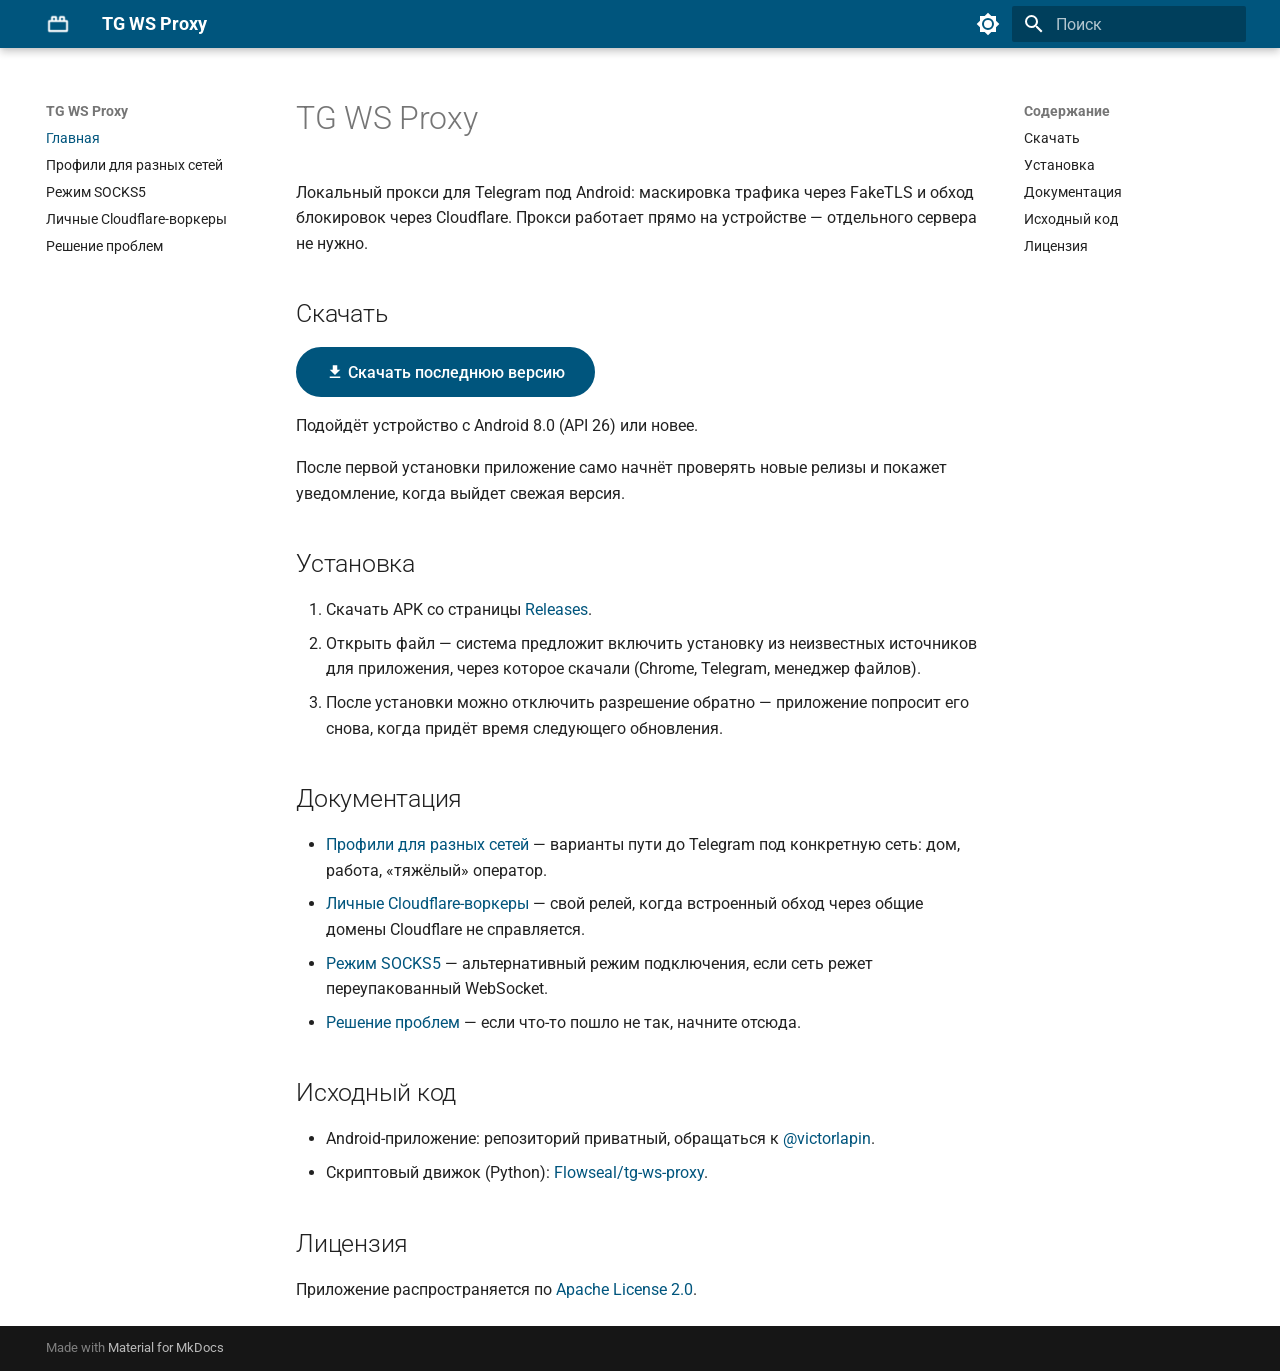
==== index.html @ e5b82b2d "site: deploy @ 68476c16" ====
<!doctype html>
<html lang="ru" class="no-js">
  <head>
    
      <meta charset="utf-8">
      <meta name="viewport" content="width=device-width,initial-scale=1">
      
        <meta name="description" content="Локальный MTProto-прокси для Telegram на Android">
      
      
      
        <link rel="canonical" href="https://victorlapin.github.io/tg-proxy-releases/">
      
      
      
        <link rel="next" href="PROFILES/">
      
      
        
      
      
      <link rel="icon" href="assets/icon.png">
      <meta name="generator" content="mkdocs-1.6.1, mkdocs-material-9.7.7">
    
    
      
        <title>TG WS Proxy</title>
      
    
    
      <link rel="stylesheet" href="assets/stylesheets/main.ec1eaa64.min.css">
      
        
        <link rel="stylesheet" href="assets/stylesheets/palette.ab4e12ef.min.css">
      
      


    
    
      
    
    
      
        
        
        <link rel="preconnect" href="https://fonts.gstatic.com" crossorigin>
        <link rel="stylesheet" href="https://fonts.googleapis.com/css?family=Roboto:300,300i,400,400i,700,700i%7CRoboto+Mono:400,400i,700,700i&display=fallback">
        <style>:root{--md-text-font:"Roboto";--md-code-font:"Roboto Mono"}</style>
      
    
    
      <link rel="stylesheet" href="stylesheets/brand.css">
    
    <script>__md_scope=new URL(".",location),__md_hash=e=>[...e].reduce(((e,_)=>(e<<5)-e+_.charCodeAt(0)),0),__md_get=(e,_=localStorage,t=__md_scope)=>JSON.parse(_.getItem(t.pathname+"."+e)),__md_set=(e,_,t=localStorage,a=__md_scope)=>{try{t.setItem(a.pathname+"."+e,JSON.stringify(_))}catch(e){}}</script>
    
      

    
    
  </head>
  
  
    
    
      
    
    
    
    
    <body dir="ltr" data-md-color-scheme="default" data-md-color-primary="custom" data-md-color-accent="custom">
  
    
    <input class="md-toggle" data-md-toggle="drawer" type="checkbox" id="__drawer" autocomplete="off">
    <input class="md-toggle" data-md-toggle="search" type="checkbox" id="__search" autocomplete="off">
    <label class="md-overlay" for="__drawer"></label>
    <div data-md-component="skip">
      
        
        <a href="#tg-ws-proxy" class="md-skip">
          Перейти к содержанию
        </a>
      
    </div>
    <div data-md-component="announce">
      
    </div>
    
    
      

  

<header class="md-header md-header--shadow" data-md-component="header">
  <nav class="md-header__inner md-grid" aria-label="Верхний колонтитул">
    <a href="." title="TG WS Proxy" class="md-header__button md-logo" aria-label="TG WS Proxy" data-md-component="logo">
      
  <img src="assets/logo.png" alt="logo">

    </a>
    <label class="md-header__button md-icon" for="__drawer">
      
      <svg xmlns="http://www.w3.org/2000/svg" viewBox="0 0 24 24"><path d="M3 6h18v2H3zm0 5h18v2H3zm0 5h18v2H3z"/></svg>
    </label>
    <div class="md-header__title" data-md-component="header-title">
      <div class="md-header__ellipsis">
        <div class="md-header__topic">
          <span class="md-ellipsis">
            TG WS Proxy
          </span>
        </div>
        <div class="md-header__topic" data-md-component="header-topic">
          <span class="md-ellipsis">
            
              Главная
            
          </span>
        </div>
      </div>
    </div>
    
      
        <form class="md-header__option" data-md-component="palette">
  
    
    
    
    <input class="md-option" data-md-color-media="" data-md-color-scheme="default" data-md-color-primary="custom" data-md-color-accent="custom"  aria-label="Переключить на тёмную тему"  type="radio" name="__palette" id="__palette_0">
    
      <label class="md-header__button md-icon" title="Переключить на тёмную тему" for="__palette_1" hidden>
        <svg xmlns="http://www.w3.org/2000/svg" viewBox="0 0 24 24"><path d="M12 8a4 4 0 0 0-4 4 4 4 0 0 0 4 4 4 4 0 0 0 4-4 4 4 0 0 0-4-4m0 10a6 6 0 0 1-6-6 6 6 0 0 1 6-6 6 6 0 0 1 6 6 6 6 0 0 1-6 6m8-9.31V4h-4.69L12 .69 8.69 4H4v4.69L.69 12 4 15.31V20h4.69L12 23.31 15.31 20H20v-4.69L23.31 12z"/></svg>
      </label>
    
  
    
    
    
    <input class="md-option" data-md-color-media="" data-md-color-scheme="slate" data-md-color-primary="custom" data-md-color-accent="custom"  aria-label="Переключить на светлую тему"  type="radio" name="__palette" id="__palette_1">
    
      <label class="md-header__button md-icon" title="Переключить на светлую тему" for="__palette_0" hidden>
        <svg xmlns="http://www.w3.org/2000/svg" viewBox="0 0 24 24"><path d="M12 18c-.89 0-1.74-.2-2.5-.55C11.56 16.5 13 14.42 13 12s-1.44-4.5-3.5-5.45C10.26 6.2 11.11 6 12 6a6 6 0 0 1 6 6 6 6 0 0 1-6 6m8-9.31V4h-4.69L12 .69 8.69 4H4v4.69L.69 12 4 15.31V20h4.69L12 23.31 15.31 20H20v-4.69L23.31 12z"/></svg>
      </label>
    
  
</form>
      
    
    
      <script>var palette=__md_get("__palette");if(palette&&palette.color){if("(prefers-color-scheme)"===palette.color.media){var media=matchMedia("(prefers-color-scheme: light)"),input=document.querySelector(media.matches?"[data-md-color-media='(prefers-color-scheme: light)']":"[data-md-color-media='(prefers-color-scheme: dark)']");palette.color.media=input.getAttribute("data-md-color-media"),palette.color.scheme=input.getAttribute("data-md-color-scheme"),palette.color.primary=input.getAttribute("data-md-color-primary"),palette.color.accent=input.getAttribute("data-md-color-accent")}for(var[key,value]of Object.entries(palette.color))document.body.setAttribute("data-md-color-"+key,value)}</script>
    
    
    
      
      
        <label class="md-header__button md-icon" for="__search">
          
          <svg xmlns="http://www.w3.org/2000/svg" viewBox="0 0 24 24"><path d="M9.5 3A6.5 6.5 0 0 1 16 9.5c0 1.61-.59 3.09-1.56 4.23l.27.27h.79l5 5-1.5 1.5-5-5v-.79l-.27-.27A6.52 6.52 0 0 1 9.5 16 6.5 6.5 0 0 1 3 9.5 6.5 6.5 0 0 1 9.5 3m0 2C7 5 5 7 5 9.5S7 14 9.5 14 14 12 14 9.5 12 5 9.5 5"/></svg>
        </label>
        <div class="md-search" data-md-component="search" role="dialog">
  <label class="md-search__overlay" for="__search"></label>
  <div class="md-search__inner" role="search">
    <form class="md-search__form" name="search">
      <input type="text" class="md-search__input" name="query" aria-label="Поиск" placeholder="Поиск" autocapitalize="off" autocorrect="off" autocomplete="off" spellcheck="false" data-md-component="search-query" required>
      <label class="md-search__icon md-icon" for="__search">
        
        <svg xmlns="http://www.w3.org/2000/svg" viewBox="0 0 24 24"><path d="M9.5 3A6.5 6.5 0 0 1 16 9.5c0 1.61-.59 3.09-1.56 4.23l.27.27h.79l5 5-1.5 1.5-5-5v-.79l-.27-.27A6.52 6.52 0 0 1 9.5 16 6.5 6.5 0 0 1 3 9.5 6.5 6.5 0 0 1 9.5 3m0 2C7 5 5 7 5 9.5S7 14 9.5 14 14 12 14 9.5 12 5 9.5 5"/></svg>
        
        <svg xmlns="http://www.w3.org/2000/svg" viewBox="0 0 24 24"><path d="M20 11v2H8l5.5 5.5-1.42 1.42L4.16 12l7.92-7.92L13.5 5.5 8 11z"/></svg>
      </label>
      <nav class="md-search__options" aria-label="Поиск">
        
        <button type="reset" class="md-search__icon md-icon" title="Очистить" aria-label="Очистить" tabindex="-1">
          
          <svg xmlns="http://www.w3.org/2000/svg" viewBox="0 0 24 24"><path d="M19 6.41 17.59 5 12 10.59 6.41 5 5 6.41 10.59 12 5 17.59 6.41 19 12 13.41 17.59 19 19 17.59 13.41 12z"/></svg>
        </button>
      </nav>
      
    </form>
    <div class="md-search__output">
      <div class="md-search__scrollwrap" tabindex="0" data-md-scrollfix>
        <div class="md-search-result" data-md-component="search-result">
          <div class="md-search-result__meta">
            Инициализация поиска
          </div>
          <ol class="md-search-result__list" role="presentation"></ol>
        </div>
      </div>
    </div>
  </div>
</div>
      
    
    
  </nav>
  
</header>
    
    <div class="md-container" data-md-component="container">
      
      
        
          
        
      
      <main class="md-main" data-md-component="main">
        <div class="md-main__inner md-grid">
          
            
              
              <div class="md-sidebar md-sidebar--primary" data-md-component="sidebar" data-md-type="navigation" >
                <div class="md-sidebar__scrollwrap">
                  <div class="md-sidebar__inner">
                    



<nav class="md-nav md-nav--primary" aria-label="Навигация" data-md-level="0">
  <label class="md-nav__title" for="__drawer">
    <a href="." title="TG WS Proxy" class="md-nav__button md-logo" aria-label="TG WS Proxy" data-md-component="logo">
      
  <img src="assets/logo.png" alt="logo">

    </a>
    TG WS Proxy
  </label>
  
  <ul class="md-nav__list" data-md-scrollfix>
    
      
      
  
  
    
  
  
  
    <li class="md-nav__item md-nav__item--active">
      
      <input class="md-nav__toggle md-toggle" type="checkbox" id="__toc">
      
      
        
      
      
        <label class="md-nav__link md-nav__link--active" for="__toc">
          
  
  
  <span class="md-ellipsis">
    
  
    Главная
  

    
  </span>
  
  

          <span class="md-nav__icon md-icon"></span>
        </label>
      
      <a href="." class="md-nav__link md-nav__link--active">
        
  
  
  <span class="md-ellipsis">
    
  
    Главная
  

    
  </span>
  
  

      </a>
      
        

<nav class="md-nav md-nav--secondary" aria-label="Содержание">
  
  
  
    
  
  
    <label class="md-nav__title" for="__toc">
      <span class="md-nav__icon md-icon"></span>
      Содержание
    </label>
    <ul class="md-nav__list" data-md-component="toc" data-md-scrollfix>
      
        <li class="md-nav__item">
  <a href="#_1" class="md-nav__link">
    <span class="md-ellipsis">
      
        Скачать
      
    </span>
  </a>
  
</li>
      
        <li class="md-nav__item">
  <a href="#_2" class="md-nav__link">
    <span class="md-ellipsis">
      
        Установка
      
    </span>
  </a>
  
</li>
      
        <li class="md-nav__item">
  <a href="#_3" class="md-nav__link">
    <span class="md-ellipsis">
      
        Документация
      
    </span>
  </a>
  
</li>
      
        <li class="md-nav__item">
  <a href="#_4" class="md-nav__link">
    <span class="md-ellipsis">
      
        Исходный код
      
    </span>
  </a>
  
</li>
      
        <li class="md-nav__item">
  <a href="#_5" class="md-nav__link">
    <span class="md-ellipsis">
      
        Лицензия
      
    </span>
  </a>
  
</li>
      
    </ul>
  
</nav>
      
    </li>
  

    
      
      
  
  
  
  
    <li class="md-nav__item">
      <a href="PROFILES/" class="md-nav__link">
        
  
  
  <span class="md-ellipsis">
    
  
    Профили для разных сетей
  

    
  </span>
  
  

      </a>
    </li>
  

    
      
      
  
  
  
  
    <li class="md-nav__item">
      <a href="SOCKS5/" class="md-nav__link">
        
  
  
  <span class="md-ellipsis">
    
  
    Режим SOCKS5
  

    
  </span>
  
  

      </a>
    </li>
  

    
      
      
  
  
  
  
    <li class="md-nav__item">
      <a href="CF-WORKERS/" class="md-nav__link">
        
  
  
  <span class="md-ellipsis">
    
  
    Личные Cloudflare-воркеры
  

    
  </span>
  
  

      </a>
    </li>
  

    
      
      
  
  
  
  
    <li class="md-nav__item">
      <a href="TROUBLESHOOTING/" class="md-nav__link">
        
  
  
  <span class="md-ellipsis">
    
  
    Решение проблем
  

    
  </span>
  
  

      </a>
    </li>
  

    
  </ul>
</nav>
                  </div>
                </div>
              </div>
            
            
              
              <div class="md-sidebar md-sidebar--secondary" data-md-component="sidebar" data-md-type="toc" >
                <div class="md-sidebar__scrollwrap">
                  <div class="md-sidebar__inner">
                    

<nav class="md-nav md-nav--secondary" aria-label="Содержание">
  
  
  
    
  
  
    <label class="md-nav__title" for="__toc">
      <span class="md-nav__icon md-icon"></span>
      Содержание
    </label>
    <ul class="md-nav__list" data-md-component="toc" data-md-scrollfix>
      
        <li class="md-nav__item">
  <a href="#_1" class="md-nav__link">
    <span class="md-ellipsis">
      
        Скачать
      
    </span>
  </a>
  
</li>
      
        <li class="md-nav__item">
  <a href="#_2" class="md-nav__link">
    <span class="md-ellipsis">
      
        Установка
      
    </span>
  </a>
  
</li>
      
        <li class="md-nav__item">
  <a href="#_3" class="md-nav__link">
    <span class="md-ellipsis">
      
        Документация
      
    </span>
  </a>
  
</li>
      
        <li class="md-nav__item">
  <a href="#_4" class="md-nav__link">
    <span class="md-ellipsis">
      
        Исходный код
      
    </span>
  </a>
  
</li>
      
        <li class="md-nav__item">
  <a href="#_5" class="md-nav__link">
    <span class="md-ellipsis">
      
        Лицензия
      
    </span>
  </a>
  
</li>
      
    </ul>
  
</nav>
                  </div>
                </div>
              </div>
            
          
          
            <div class="md-content" data-md-component="content">
              
              <article class="md-content__inner md-typeset">
                
                  



<h1 id="tg-ws-proxy">TG WS Proxy</h1>
<p>Локальный прокси для Telegram под Android: маскировка трафика через
FakeTLS и обход блокировок через Cloudflare. Прокси работает прямо на
устройстве — отдельного сервера не нужно.</p>
<h2 id="_1">Скачать</h2>
<p><a class="md-button md-button--primary" href="https://github.com/victorlapin/tg-proxy-releases/releases/latest"><span class="twemoji"><svg xmlns="http://www.w3.org/2000/svg" viewBox="0 0 24 24"><path d="M5 20h14v-2H5m14-9h-4V3H9v6H5l7 7z"/></svg></span> Скачать последнюю версию</a></p>
<p>Подойдёт устройство с Android 8.0 (API 26) или новее.</p>
<p>После первой установки приложение само начнёт проверять новые релизы и
покажет уведомление, когда выйдет свежая версия.</p>
<h2 id="_2">Установка</h2>
<ol>
<li>Скачать APK со страницы <a href="https://github.com/victorlapin/tg-proxy-releases/releases/latest">Releases</a>.</li>
<li>Открыть файл — система предложит включить установку из неизвестных
   источников для приложения, через которое скачали (Chrome, Telegram,
   менеджер файлов).</li>
<li>После установки можно отключить разрешение обратно — приложение
   попросит его снова, когда придёт время следующего обновления.</li>
</ol>
<h2 id="_3">Документация</h2>
<ul>
<li><a href="PROFILES/">Профили для разных сетей</a> — варианты пути до Telegram под
  конкретную сеть: дом, работа, «тяжёлый» оператор.</li>
<li><a href="CF-WORKERS/">Личные Cloudflare-воркеры</a> — свой релей, когда встроенный
  обход через общие домены Cloudflare не справляется.</li>
<li><a href="SOCKS5/">Режим SOCKS5</a> — альтернативный режим подключения, если сеть
  режет переупакованный WebSocket.</li>
<li><a href="TROUBLESHOOTING/">Решение проблем</a> — если что-то пошло не так,
  начните отсюда.</li>
</ul>
<h2 id="_4">Исходный код</h2>
<ul>
<li>Android-приложение: репозиторий приватный, обращаться к
  <a href="https://github.com/victorlapin">@victorlapin</a>.</li>
<li>Скриптовый движок (Python): <a href="https://github.com/Flowseal/tg-ws-proxy">Flowseal/tg-ws-proxy</a>.</li>
</ul>
<h2 id="_5">Лицензия</h2>
<p>Приложение распространяется по <a href="https://www.apache.org/licenses/LICENSE-2.0">Apache License 2.0</a>.</p>












                
              </article>
            </div>
          
          
<script>var target=document.getElementById(location.hash.slice(1));target&&target.name&&(target.checked=target.name.startsWith("__tabbed_"))</script>
        </div>
        
          <button type="button" class="md-top md-icon" data-md-component="top" hidden>
  
  <svg xmlns="http://www.w3.org/2000/svg" viewBox="0 0 24 24"><path d="M13 20h-2V8l-5.5 5.5-1.42-1.42L12 4.16l7.92 7.92-1.42 1.42L13 8z"/></svg>
  К началу
</button>
        
      </main>
      
        <footer class="md-footer">
  
  <div class="md-footer-meta md-typeset">
    <div class="md-footer-meta__inner md-grid">
      <div class="md-copyright">
  
  
    Made with
    <a href="https://squidfunk.github.io/mkdocs-material/" target="_blank" rel="noopener">
      Material for MkDocs
    </a>
  
</div>
      
    </div>
  </div>
</footer>
      
    </div>
    <div class="md-dialog" data-md-component="dialog">
      <div class="md-dialog__inner md-typeset"></div>
    </div>
    
    
    
      
      
      <script id="__config" type="application/json">{"annotate": null, "base": ".", "features": ["navigation.sections", "navigation.top"], "search": "assets/javascripts/workers/search.2c215733.min.js", "tags": null, "translations": {"clipboard.copied": "\u0421\u043a\u043e\u043f\u0438\u0440\u043e\u0432\u0430\u043d\u043e \u0432 \u0431\u0443\u0444\u0435\u0440", "clipboard.copy": "\u041a\u043e\u043f\u0438\u0440\u043e\u0432\u0430\u0442\u044c \u0432 \u0431\u0443\u0444\u0435\u0440", "search.result.more.one": "\u0415\u0449\u0451 1 \u043d\u0430 \u044d\u0442\u043e\u0439 \u0441\u0442\u0440\u0430\u043d\u0438\u0446\u0435", "search.result.more.other": "\u0415\u0449\u0451 # \u043d\u0430 \u044d\u0442\u043e\u0439 \u0441\u0442\u0440\u0430\u043d\u0438\u0446\u0435", "search.result.none": "\u0421\u043e\u0432\u043f\u0430\u0434\u0435\u043d\u0438\u0439 \u043d\u0435 \u043d\u0430\u0439\u0434\u0435\u043d\u043e", "search.result.one": "\u041d\u0430\u0439\u0434\u0435\u043d\u043e 1 \u0441\u043e\u0432\u043f\u0430\u0434\u0435\u043d\u0438\u0435", "search.result.other": "\u041d\u0430\u0439\u0434\u0435\u043d\u043e \u0441\u043e\u0432\u043f\u0430\u0434\u0435\u043d\u0438\u0439: #", "search.result.placeholder": "\u041d\u0430\u0447\u043d\u0438\u0442\u0435 \u043f\u0435\u0447\u0430\u0442\u0430\u0442\u044c \u0434\u043b\u044f \u043f\u043e\u0438\u0441\u043a\u0430", "search.result.term.missing": "\u041e\u0442\u0441\u0443\u0442\u0441\u0442\u0432\u0443\u0435\u0442", "select.version": "\u0412\u044b\u0431\u0435\u0440\u0438\u0442\u0435 \u0432\u0435\u0440\u0441\u0438\u044e"}, "version": null}</script>
    
    
      <script src="assets/javascripts/bundle.d7400e89.min.js"></script>
      
        <script src="javascripts/download.js"></script>
      
    
  </body>
</html>
---- assets/stylesheets/main.ec1eaa64.min.css ----
@charset "UTF-8";html{-webkit-text-size-adjust:none;-moz-text-size-adjust:none;text-size-adjust:none;box-sizing:border-box}*,:after,:before{box-sizing:inherit}@media (prefers-reduced-motion){*,:after,:before{transition:none!important}}body{margin:0}a,button,input,label{-webkit-tap-highlight-color:transparent}a{color:inherit;text-decoration:none}hr{border:0;box-sizing:initial;display:block;height:.05rem;overflow:visible;padding:0}small{font-size:80%}sub,sup{line-height:1em}img{border-style:none}table{border-collapse:initial;border-spacing:0}td,th{font-weight:400;vertical-align:top}button{background:#0000;border:0;font-family:inherit;font-size:inherit;margin:0;padding:0}input{border:0;outline:none}:root{--md-primary-fg-color:#4051b5;--md-primary-fg-color--light:#5d6cc0;--md-primary-fg-color--dark:#303fa1;--md-primary-bg-color:#fff;--md-primary-bg-color--light:#ffffffb3;--md-accent-fg-color:#526cfe;--md-accent-fg-color--transparent:#526cfe1a;--md-accent-bg-color:#fff;--md-accent-bg-color--light:#ffffffb3}[data-md-color-scheme=default]{color-scheme:light}[data-md-color-scheme=default] img[src$="#gh-dark-mode-only"],[data-md-color-scheme=default] img[src$="#only-dark"]{display:none}:root,[data-md-color-scheme=default]{--md-hue:225deg;--md-default-fg-color:#000000de;--md-default-fg-color--light:#0000008a;--md-default-fg-color--lighter:#00000052;--md-default-fg-color--lightest:#00000012;--md-default-bg-color:#fff;--md-default-bg-color--light:#ffffffb3;--md-default-bg-color--lighter:#ffffff4d;--md-default-bg-color--lightest:#ffffff1f;--md-code-fg-color:#36464e;--md-code-bg-color:#f5f5f5;--md-code-bg-color--light:#f5f5f5b3;--md-code-bg-color--lighter:#f5f5f54d;--md-code-hl-color:#4287ff;--md-code-hl-color--light:#4287ff1a;--md-code-hl-number-color:#d52a2a;--md-code-hl-special-color:#db1457;--md-code-hl-function-color:#a846b9;--md-code-hl-constant-color:#6e59d9;--md-code-hl-keyword-color:#3f6ec6;--md-code-hl-string-color:#1c7d4d;--md-code-hl-name-color:var(--md-code-fg-color);--md-code-hl-operator-color:var(--md-default-fg-color--light);--md-code-hl-punctuation-color:var(--md-default-fg-color--light);--md-code-hl-comment-color:var(--md-default-fg-color--light);--md-code-hl-generic-color:var(--md-default-fg-color--light);--md-code-hl-variable-color:var(--md-default-fg-color--light);--md-typeset-color:var(--md-default-fg-color);--md-typeset-a-color:var(--md-primary-fg-color);--md-typeset-del-color:#f5503d26;--md-typeset-ins-color:#0bd57026;--md-typeset-kbd-color:#fafafa;--md-typeset-kbd-accent-color:#fff;--md-typeset-kbd-border-color:#b8b8b8;--md-typeset-mark-color:#ffff0080;--md-typeset-table-color:#0000001f;--md-typeset-table-color--light:rgba(0,0,0,.035);--md-admonition-fg-color:var(--md-default-fg-color);--md-admonition-bg-color:var(--md-default-bg-color);--md-warning-fg-color:#000000de;--md-warning-bg-color:#ff9;--md-footer-fg-color:#fff;--md-footer-fg-color--light:#ffffffb3;--md-footer-fg-color--lighter:#ffffff73;--md-footer-bg-color:#000000de;--md-footer-bg-color--dark:#00000052;--md-shadow-z1:0 0.2rem 0.5rem #0000000d,0 0 0.05rem #0000001a;--md-shadow-z2:0 0.2rem 0.5rem #0000001a,0 0 0.05rem #00000040;--md-shadow-z3:0 0.2rem 0.5rem #0003,0 0 0.05rem #00000059}.md-icon svg{fill:currentcolor;display:block;height:1.2rem;width:1.2rem}body{-webkit-font-smoothing:antialiased;-moz-osx-font-smoothing:grayscale;--md-text-font-family:var(--md-text-font,_),-apple-system,BlinkMacSystemFont,Helvetica,Arial,sans-serif;--md-code-font-family:var(--md-code-font,_),SFMono-Regular,Consolas,Menlo,monospace}aside,body,input{font-feature-settings:"kern","liga";color:var(--md-typeset-color);font-family:var(--md-text-font-family)}code,kbd,pre{font-feature-settings:"kern";font-family:var(--md-code-font-family)}:root{--md-typeset-table-sort-icon:url('data:image/svg+xml;charset=utf-8,<svg xmlns="http://www.w3.org/2000/svg" viewBox="0 0 24 24"><path d="m18 21-4-4h3V7h-3l4-4 4 4h-3v10h3M2 19v-2h10v2M2 13v-2h7v2M2 7V5h4v2z"/></svg>');--md-typeset-table-sort-icon--asc:url('data:image/svg+xml;charset=utf-8,<svg xmlns="http://www.w3.org/2000/svg" viewBox="0 0 24 24"><path d="M19 17h3l-4 4-4-4h3V3h2M2 17h10v2H2M6 5v2H2V5m0 6h7v2H2z"/></svg>');--md-typeset-table-sort-icon--desc:url('data:image/svg+xml;charset=utf-8,<svg xmlns="http://www.w3.org/2000/svg" viewBox="0 0 24 24"><path d="M19 7h3l-4-4-4 4h3v14h2M2 17h10v2H2M6 5v2H2V5m0 6h7v2H2z"/></svg>')}.md-typeset{-webkit-print-color-adjust:exact;color-adjust:exact;font-size:.8rem;line-height:1.6;overflow-wrap:break-word}@media print{.md-typeset{font-size:.68rem}}.md-typeset blockquote,.md-typeset dl,.md-typeset figure,.md-typeset ol,.md-typeset pre,.md-typeset ul{margin-bottom:1em;margin-top:1em}.md-typeset h1{color:var(--md-default-fg-color--light);font-size:2em;line-height:1.3;margin:0 0 1.25em}.md-typeset h1,.md-typeset h2{font-weight:300;letter-spacing:-.01em}.md-typeset h2{font-size:1.5625em;line-height:1.4;margin:1.6em 0 .64em}.md-typeset h3{font-size:1.25em;font-weight:400;letter-spacing:-.01em;line-height:1.5;margin:1.6em 0 .8em}.md-typeset h2+h3{margin-top:.8em}.md-typeset h4{font-weight:700;letter-spacing:-.01em;margin:1em 0}.md-typeset h5,.md-typeset h6{color:var(--md-default-fg-color--light);font-size:.8em;font-weight:700;letter-spacing:-.01em;margin:1.25em 0}.md-typeset h5{text-transform:uppercase}.md-typeset h5 code{text-transform:none}.md-typeset hr{border-bottom:.05rem solid var(--md-default-fg-color--lightest);display:flow-root;margin:1.5em 0}.md-typeset a{color:var(--md-typeset-a-color);word-break:break-word}.md-typeset a,.md-typeset a:before{transition:color 125ms}.md-typeset a:focus,.md-typeset a:hover{color:var(--md-accent-fg-color)}.md-typeset a:focus code,.md-typeset a:hover code{background-color:var(--md-accent-fg-color--transparent);color:var(--md-accent-fg-color)}.md-typeset a code{color:var(--md-typeset-a-color)}.md-typeset a.focus-visible{outline-color:var(--md-accent-fg-color);outline-offset:.2rem}.md-typeset code,.md-typeset kbd,.md-typeset pre{color:var(--md-code-fg-color);direction:ltr;font-variant-ligatures:none;transition:background-color 125ms}@media print{.md-typeset code,.md-typeset kbd,.md-typeset pre{white-space:pre-wrap}}.md-typeset code{background-color:var(--md-code-bg-color);border-radius:.1rem;-webkit-box-decoration-break:clone;box-decoration-break:clone;font-size:.85em;padding:0 .2941176471em;transition:color 125ms,background-color 125ms;word-break:break-word}.md-typeset code:not(.focus-visible){-webkit-tap-highlight-color:transparent;outline:none}.md-typeset pre{display:flow-root;line-height:1.4;position:relative}.md-typeset pre>code{-webkit-box-decoration-break:slice;box-decoration-break:slice;box-shadow:none;display:block;margin:0;outline-color:var(--md-accent-fg-color);overflow:auto;padding:.7720588235em 1.1764705882em;scrollbar-color:var(--md-default-fg-color--lighter) #0000;scrollbar-width:thin;touch-action:auto;word-break:normal}.md-typeset pre>code:hover{scrollbar-color:var(--md-accent-fg-color) #0000}.md-typeset pre>code::-webkit-scrollbar{height:.2rem;width:.2rem}.md-typeset pre>code::-webkit-scrollbar-thumb{background-color:var(--md-default-fg-color--lighter)}.md-typeset pre>code::-webkit-scrollbar-thumb:hover{background-color:var(--md-accent-fg-color)}.md-typeset kbd{background-color:var(--md-typeset-kbd-color);border-radius:.1rem;box-shadow:0 .1rem 0 .05rem var(--md-typeset-kbd-border-color),0 .1rem 0 var(--md-typeset-kbd-border-color),0 -.1rem .2rem var(--md-typeset-kbd-accent-color) inset;color:var(--md-default-fg-color);display:inline-block;font-size:.75em;padding:0 .6666666667em;vertical-align:text-top;word-break:break-word}.md-typeset mark{background-color:var(--md-typeset-mark-color);-webkit-box-decoration-break:clone;box-decoration-break:clone;color:inherit;word-break:break-word}.md-typeset abbr{cursor:help;text-decoration:none}.md-typeset [data-preview],.md-typeset abbr{border-bottom:.05rem dotted var(--md-default-fg-color--light)}.md-typeset small{opacity:.75}[dir=ltr] .md-typeset sub,[dir=ltr] .md-typeset sup{margin-left:.078125em}[dir=rtl] .md-typeset sub,[dir=rtl] .md-typeset sup{margin-right:.078125em}[dir=ltr] .md-typeset blockquote{padding-left:.6rem}[dir=rtl] .md-typeset blockquote{padding-right:.6rem}[dir=ltr] .md-typeset blockquote{border-left:.2rem solid var(--md-default-fg-color--lighter)}[dir=rtl] .md-typeset blockquote{border-right:.2rem solid var(--md-default-fg-color--lighter)}.md-typeset blockquote{color:var(--md-default-fg-color--light);margin-left:0;margin-right:0}.md-typeset ul{list-style-type:disc}.md-typeset ul[type]{list-style-type:revert-layer}[dir=ltr] .md-typeset ol,[dir=ltr] .md-typeset ul{margin-left:.625em}[dir=rtl] .md-typeset ol,[dir=rtl] .md-typeset ul{margin-right:.625em}.md-typeset ol,.md-typeset ul{padding:0}.md-typeset ol:not([hidden]),.md-typeset ul:not([hidden]){display:flow-root}.md-typeset ol ol,.md-typeset ul ol{list-style-type:lower-alpha}.md-typeset ol ol ol,.md-typeset ul ol ol{list-style-type:lower-roman}.md-typeset ol ol ol ol,.md-typeset ul ol ol ol{list-style-type:upper-alpha}.md-typeset ol ol ol ol ol,.md-typeset ul ol ol ol ol{list-style-type:upper-roman}.md-typeset ol[type],.md-typeset ul[type]{list-style-type:revert-layer}[dir=ltr] .md-typeset ol li,[dir=ltr] .md-typeset ul li{margin-left:1.25em}[dir=rtl] .md-typeset ol li,[dir=rtl] .md-typeset ul li{margin-right:1.25em}.md-typeset ol li,.md-typeset ul li{margin-bottom:.5em}.md-typeset ol li blockquote,.md-typeset ol li p,.md-typeset ul li blockquote,.md-typeset ul li p{margin:.5em 0}.md-typeset ol li:last-child,.md-typeset ul li:last-child{margin-bottom:0}[dir=ltr] .md-typeset ol li ol,[dir=ltr] .md-typeset ol li ul,[dir=ltr] .md-typeset ul li ol,[dir=ltr] .md-typeset ul li ul{margin-left:.625em}[dir=rtl] .md-typeset ol li ol,[dir=rtl] .md-typeset ol li ul,[dir=rtl] .md-typeset ul li ol,[dir=rtl] .md-typeset ul li ul{margin-right:.625em}.md-typeset ol li ol,.md-typeset ol li ul,.md-typeset ul li ol,.md-typeset ul li ul{margin-bottom:.5em;margin-top:.5em}[dir=ltr] .md-typeset dd{margin-left:1.875em}[dir=rtl] .md-typeset dd{margin-right:1.875em}.md-typeset dd{margin-bottom:1.5em;margin-top:1em}.md-typeset img,.md-typeset svg,.md-typeset video{height:auto;max-width:100%}.md-typeset img[align=left]{margin:1em 1em 1em 0}.md-typeset img[align=right]{margin:1em 0 1em 1em}.md-typeset img[align]:only-child{margin-top:0}.md-typeset figure{display:flow-root;margin:1em auto;max-width:100%;text-align:center;width:fit-content}.md-typeset figure img{display:block;margin:0 auto}.md-typeset figcaption{font-style:italic;margin:1em auto;max-width:24rem}.md-typeset iframe{max-width:100%}.md-typeset table:not([class]){background-color:var(--md-default-bg-color);border:.05rem solid var(--md-typeset-table-color);border-radius:.1rem;display:inline-block;font-size:.64rem;max-width:100%;overflow:auto;touch-action:auto}@media print{.md-typeset table:not([class]){display:table}}.md-typeset table:not([class])+*{margin-top:1.5em}.md-typeset table:not([class]) td>:first-child,.md-typeset table:not([class]) th>:first-child{margin-top:0}.md-typeset table:not([class]) td>:last-child,.md-typeset table:not([class]) th>:last-child{margin-bottom:0}.md-typeset table:not([class]) td:not([align]),.md-typeset table:not([class]) th:not([align]){text-align:left}[dir=rtl] .md-typeset table:not([class]) td:not([align]),[dir=rtl] .md-typeset table:not([class]) th:not([align]){text-align:right}.md-typeset table:not([class]) th{font-weight:700;min-width:5rem;padding:.9375em 1.25em;vertical-align:top}.md-typeset table:not([class]) td{border-top:.05rem solid var(--md-typeset-table-color);padding:.9375em 1.25em;vertical-align:top}.md-typeset table:not([class]) tbody tr{transition:background-color 125ms}.md-typeset table:not([class]) tbody tr:hover{background-color:var(--md-typeset-table-color--light);box-shadow:0 .05rem 0 var(--md-default-bg-color) inset}.md-typeset table:not([class]) a{word-break:normal}.md-typeset table th[role=columnheader]{cursor:pointer}[dir=ltr] .md-typeset table th[role=columnheader]:after{margin-left:.5em}[dir=rtl] .md-typeset table th[role=columnheader]:after{margin-right:.5em}.md-typeset table th[role=columnheader]:after{content:"";display:inline-block;height:1.2em;-webkit-mask-image:var(--md-typeset-table-sort-icon);mask-image:var(--md-typeset-table-sort-icon);-webkit-mask-repeat:no-repeat;mask-repeat:no-repeat;-webkit-mask-size:contain;mask-size:contain;transition:background-color 125ms;vertical-align:text-bottom;width:1.2em}.md-typeset table th[role=columnheader]:hover:after{background-color:var(--md-default-fg-color--lighter)}.md-typeset table th[role=columnheader][aria-sort=ascending]:after{background-color:var(--md-default-fg-color--light);-webkit-mask-image:var(--md-typeset-table-sort-icon--asc);mask-image:var(--md-typeset-table-sort-icon--asc)}.md-typeset table th[role=columnheader][aria-sort=descending]:after{background-color:var(--md-default-fg-color--light);-webkit-mask-image:var(--md-typeset-table-sort-icon--desc);mask-image:var(--md-typeset-table-sort-icon--desc)}.md-typeset__scrollwrap{margin:1em -.8rem;overflow-x:auto;touch-action:auto}.md-typeset__table{display:inline-block;margin-bottom:.5em;padding:0 .8rem}@media print{.md-typeset__table{display:block}}html .md-typeset__table table{display:table;margin:0;overflow:hidden;width:100%}@media screen and (max-width:44.984375em){.md-content__inner>pre{margin:1em -.8rem}.md-content__inner>pre code{border-radius:0}}.md-typeset .md-author{border-radius:100%;display:block;flex-shrink:0;height:1.6rem;overflow:hidden;position:relative;transition:color 125ms,transform 125ms;width:1.6rem}.md-typeset .md-author img{display:block}.md-typeset .md-author--more{background:var(--md-default-fg-color--lightest);color:var(--md-default-fg-color--lighter);font-size:.6rem;font-weight:700;line-height:1.6rem;text-align:center}.md-typeset .md-author--long{height:2.4rem;width:2.4rem}.md-typeset a.md-author{transform:scale(1)}.md-typeset a.md-author img{border-radius:100%;filter:grayscale(100%) opacity(75%);transition:filter 125ms}.md-typeset a.md-author:focus,.md-typeset a.md-author:hover{transform:scale(1.1);z-index:1}.md-typeset a.md-author:focus img,.md-typeset a.md-author:hover img{filter:grayscale(0)}.md-banner{background-color:var(--md-footer-bg-color);color:var(--md-footer-fg-color);overflow:auto}@media print{.md-banner{display:none}}.md-banner--warning{background-color:var(--md-warning-bg-color);color:var(--md-warning-fg-color)}.md-banner__inner{font-size:.7rem;margin:.6rem auto;padding:0 .8rem}[dir=ltr] .md-banner__button{float:right}[dir=rtl] .md-banner__button{float:left}.md-banner__button{color:inherit;cursor:pointer;transition:opacity .25s}.no-js .md-banner__button{display:none}.md-banner__button:hover{opacity:.7}html{font-size:125%;height:100%;overflow-x:hidden}@media screen and (min-width:100em){html{font-size:137.5%}}@media screen and (min-width:125em){html{font-size:150%}}body{background-color:var(--md-default-bg-color);display:flex;flex-direction:column;font-size:.5rem;min-height:100%;position:relative;width:100%}@media print{body{display:block}}@media screen and (max-width:59.984375em){body[data-md-scrolllock]{position:fixed}}.md-grid{margin-left:auto;margin-right:auto;max-width:61rem}.md-container{display:flex;flex-direction:column;flex-grow:1}@media print{.md-container{display:block}}.md-main{flex-grow:1}.md-main__inner{display:flex;height:100%;margin-top:1.5rem}.md-ellipsis{overflow:hidden;text-overflow:ellipsis}.md-toggle{display:none}.md-option{height:0;opacity:0;position:absolute;width:0}.md-option:checked+label:not([hidden]){display:block}.md-option.focus-visible+label{outline-color:var(--md-accent-fg-color);outline-style:auto}.md-skip{background-color:var(--md-default-fg-color);border-radius:.1rem;color:var(--md-default-bg-color);font-size:.64rem;margin:.5rem;opacity:0;outline-color:var(--md-accent-fg-color);padding:.3rem .5rem;position:fixed;transform:translateY(.4rem);z-index:-1}.md-skip:focus{opacity:1;transform:translateY(0);transition:transform .25s cubic-bezier(.4,0,.2,1),opacity 175ms 75ms;z-index:10}@page{margin:25mm}:root{--md-clipboard-icon:url('data:image/svg+xml;charset=utf-8,<svg xmlns="http://www.w3.org/2000/svg" viewBox="0 0 24 24"><path d="M19 21H8V7h11m0-2H8a2 2 0 0 0-2 2v14a2 2 0 0 0 2 2h11a2 2 0 0 0 2-2V7a2 2 0 0 0-2-2m-3-4H4a2 2 0 0 0-2 2v14h2V3h12z"/></svg>')}.md-clipboard{border-radius:.1rem;color:var(--md-default-fg-color--lightest);cursor:pointer;height:1.5em;outline-color:var(--md-accent-fg-color);outline-offset:.1rem;transition:color .25s;width:1.5em;z-index:1}@media print{.md-clipboard{display:none}}.md-clipboard:not(.focus-visible){-webkit-tap-highlight-color:transparent;outline:none}:hover>.md-clipboard{color:var(--md-default-fg-color--light)}.md-clipboard:focus,.md-clipboard:hover{color:var(--md-accent-fg-color)}.md-clipboard:after{background-color:currentcolor;content:"";display:block;height:1.125em;margin:0 auto;-webkit-mask-image:var(--md-clipboard-icon);mask-image:var(--md-clipboard-icon);-webkit-mask-position:center;mask-position:center;-webkit-mask-repeat:no-repeat;mask-repeat:no-repeat;-webkit-mask-size:contain;mask-size:contain;width:1.125em}.md-clipboard--inline{cursor:pointer}.md-clipboard--inline code{transition:color .25s,background-color .25s}.md-clipboard--inline:focus code,.md-clipboard--inline:hover code{background-color:var(--md-accent-fg-color--transparent);color:var(--md-accent-fg-color)}:root{--md-code-select-icon:url('data:image/svg+xml;charset=utf-8,<svg xmlns="http://www.w3.org/2000/svg" viewBox="0 0 24 24"><path d="M19 19h-4v2h4c1.1 0 2-.9 2-2v-4h-2m0-12h-4v2h4v4h2V5c0-1.1-.9-2-2-2M5 5h4V3H5c-1.1 0-2 .9-2 2v4h2m0 6H3v4c0 1.1.9 2 2 2h4v-2H5zm2-4h2v2H7zm4 0h2v2h-2zm4 0h2v2h-2zM7 7h2v2H7zm4 0h2v2h-2zm4 0h2v2h-2zm-8 8h2v2H7zm4 0h2v2h-2zm4 0h2v2h-2z"/></svg>');--md-code-copy-icon:url('data:image/svg+xml;charset=utf-8,<svg xmlns="http://www.w3.org/2000/svg" viewBox="0 0 24 24"><path d="M19 21H8V7h11m0-2H8a2 2 0 0 0-2 2v14a2 2 0 0 0 2 2h11a2 2 0 0 0 2-2V7a2 2 0 0 0-2-2m-3-4H4a2 2 0 0 0-2 2v14h2V3h12z"/></svg>')}.md-typeset .md-code__content{display:grid}.md-code__nav{background-color:var(--md-code-bg-color--lighter);border-radius:.1rem;display:flex;gap:.2rem;padding:.2rem;position:absolute;right:.25em;top:.25em;transition:background-color .25s;z-index:1}:hover>.md-code__nav{background-color:var(--md-code-bg-color--light)}.md-code__button{color:var(--md-default-fg-color--lightest);cursor:pointer;display:block;height:1.5em;outline-color:var(--md-accent-fg-color);outline-offset:.1rem;transition:color .25s;width:1.5em}:hover>*>.md-code__button{color:var(--md-default-fg-color--light)}.md-code__button.focus-visible,.md-code__button:hover{color:var(--md-accent-fg-color)}.md-code__button--active{color:var(--md-default-fg-color)!important}.md-code__button:after{background-color:currentcolor;content:"";display:block;height:1.125em;margin:0 auto;-webkit-mask-position:center;mask-position:center;-webkit-mask-repeat:no-repeat;mask-repeat:no-repeat;-webkit-mask-size:contain;mask-size:contain;width:1.125em}.md-code__button[data-md-type=select]:after{-webkit-mask-image:var(--md-code-select-icon);mask-image:var(--md-code-select-icon)}.md-code__button[data-md-type=copy]:after{-webkit-mask-image:var(--md-code-copy-icon);mask-image:var(--md-code-copy-icon)}@keyframes consent{0%{opacity:0;transform:translateY(100%)}to{opacity:1;transform:translateY(0)}}@keyframes overlay{0%{opacity:0}to{opacity:1}}.md-consent__overlay{animation:overlay .25s both;-webkit-backdrop-filter:blur(.1rem);backdrop-filter:blur(.1rem);background-color:#0000008a;height:100%;opacity:1;position:fixed;top:0;width:100%;z-index:5}.md-consent__inner{animation:consent .5s cubic-bezier(.1,.7,.1,1) both;background-color:var(--md-default-bg-color);border:0;border-radius:.1rem;bottom:0;box-shadow:0 0 .2rem #0000001a,0 .2rem .4rem #0003;max-height:100%;overflow:auto;padding:0;position:fixed;width:100%;z-index:5}.md-consent__form{padding:.8rem}.md-consent__settings{display:none;margin:1em 0}input:checked+.md-consent__settings{display:block}.md-consent__controls{margin-bottom:.8rem}.md-typeset .md-consent__controls .md-button{display:inline}@media screen and (max-width:44.984375em){.md-typeset .md-consent__controls .md-button{display:block;margin-top:.4rem;text-align:center;width:100%}}.md-consent label{cursor:pointer}.md-content{flex-grow:1;min-width:0}.md-content__inner{margin:0 .8rem 1.2rem;padding-top:.6rem}@media screen and (min-width:76.25em){[dir=ltr] .md-sidebar--primary:not([hidden])~.md-content>.md-content__inner{margin-left:1.2rem}[dir=ltr] .md-sidebar--secondary:not([hidden])~.md-content>.md-content__inner,[dir=rtl] .md-sidebar--primary:not([hidden])~.md-content>.md-content__inner{margin-right:1.2rem}[dir=rtl] .md-sidebar--secondary:not([hidden])~.md-content>.md-content__inner{margin-left:1.2rem}}.md-content__inner:before{content:"";display:block;height:.4rem}.md-content__inner>:last-child{margin-bottom:0}[dir=ltr] .md-content__button{float:right}[dir=rtl] .md-content__button{float:left}[dir=ltr] .md-content__button{margin-left:.4rem}[dir=rtl] .md-content__button{margin-right:.4rem}.md-content__button{margin:.4rem 0;padding:0}@media print{.md-content__button{display:none}}.md-typeset .md-content__button{color:var(--md-default-fg-color--lighter)}.md-content__button svg{display:inline;vertical-align:top}[dir=rtl] .md-content__button svg{transform:scaleX(-1)}[dir=ltr] .md-dialog{right:.8rem}[dir=rtl] .md-dialog{left:.8rem}.md-dialog{background-color:var(--md-default-fg-color);border-radius:.1rem;bottom:.8rem;box-shadow:var(--md-shadow-z3);min-width:11.1rem;opacity:0;padding:.4rem .6rem;pointer-events:none;position:fixed;transform:translateY(100%);transition:transform 0ms .4s,opacity .4s;z-index:4}@media print{.md-dialog{display:none}}.md-dialog--active{opacity:1;pointer-events:auto;transform:translateY(0);transition:transform .4s cubic-bezier(.075,.85,.175,1),opacity .4s}.md-dialog__inner{color:var(--md-default-bg-color);font-size:.7rem}.md-feedback{margin:2em 0 1em;text-align:center}.md-feedback fieldset{border:none;margin:0;padding:0}.md-feedback__title{font-weight:700;margin:1em auto}.md-feedback__inner{position:relative}.md-feedback__list{display:flex;flex-wrap:wrap;place-content:baseline center;position:relative}.md-feedback__list:hover .md-icon:not(:disabled){color:var(--md-default-fg-color--lighter)}:disabled .md-feedback__list{min-height:1.8rem}.md-feedback__icon{color:var(--md-default-fg-color--light);cursor:pointer;flex-shrink:0;margin:0 .1rem;transition:color 125ms}.md-feedback__icon:not(:disabled).md-icon:hover{color:var(--md-accent-fg-color)}.md-feedback__icon:disabled{color:var(--md-default-fg-color--lightest);pointer-events:none}.md-feedback__note{opacity:0;position:relative;transform:translateY(.4rem);transition:transform .4s cubic-bezier(.1,.7,.1,1),opacity .15s}.md-feedback__note>*{margin:0 auto;max-width:16rem}:disabled .md-feedback__note{opacity:1;transform:translateY(0)}@media print{.md-feedback{display:none}}.md-footer{background-color:var(--md-footer-bg-color);color:var(--md-footer-fg-color)}@media print{.md-footer{display:none}}.md-footer__inner{justify-content:space-between;overflow:auto;padding:.2rem}.md-footer__inner:not([hidden]){display:flex}.md-footer__link{align-items:end;display:flex;flex-grow:0.01;margin-bottom:.4rem;margin-top:1rem;max-width:100%;outline-color:var(--md-accent-fg-color);overflow:hidden;transition:opacity .25s}.md-footer__link:focus,.md-footer__link:hover{opacity:.7}[dir=rtl] .md-footer__link svg{transform:scaleX(-1)}@media screen and (max-width:44.984375em){.md-footer__link--prev{flex-shrink:0}.md-footer__link--prev .md-footer__title{display:none}}[dir=ltr] .md-footer__link--next{margin-left:auto}[dir=rtl] .md-footer__link--next{margin-right:auto}.md-footer__link--next{text-align:right}[dir=rtl] .md-footer__link--next{text-align:left}.md-footer__title{flex-grow:1;font-size:.9rem;margin-bottom:.7rem;max-width:calc(100% - 2.4rem);padding:0 1rem;white-space:nowrap}.md-footer__button{margin:.2rem;padding:.4rem}.md-footer__direction{font-size:.64rem;opacity:.7}.md-footer-meta{background-color:var(--md-footer-bg-color--dark)}.md-footer-meta__inner{display:flex;flex-wrap:wrap;justify-content:space-between;padding:.2rem}html .md-footer-meta.md-typeset a{color:var(--md-footer-fg-color--light)}html .md-footer-meta.md-typeset a:focus,html .md-footer-meta.md-typeset a:hover{color:var(--md-footer-fg-color)}.md-copyright{color:var(--md-footer-fg-color--lighter);font-size:.64rem;margin:auto .6rem;padding:.4rem 0;width:100%}@media screen and (min-width:45em){.md-copyright{width:auto}}.md-copyright__highlight{color:var(--md-footer-fg-color--light)}.md-social{display:inline-flex;gap:.2rem;margin:0 .4rem;padding:.2rem 0 .6rem}@media screen and (min-width:45em){.md-social{padding:.6rem 0}}.md-social__link{display:inline-block;height:1.6rem;text-align:center;width:1.6rem}.md-social__link:before{line-height:1.9}.md-social__link svg{fill:currentcolor;max-height:.8rem;vertical-align:-25%}.md-typeset .md-button{border:.1rem solid;border-radius:.1rem;color:var(--md-primary-fg-color);cursor:pointer;display:inline-block;font-weight:700;padding:.625em 2em;transition:color 125ms,background-color 125ms,border-color 125ms}.md-typeset .md-button--primary{background-color:var(--md-primary-fg-color);border-color:var(--md-primary-fg-color);color:var(--md-primary-bg-color)}.md-typeset .md-button:focus,.md-typeset .md-button:hover{background-color:var(--md-accent-fg-color);border-color:var(--md-accent-fg-color);color:var(--md-accent-bg-color)}[dir=ltr] .md-typeset .md-input{border-top-left-radius:.1rem}[dir=ltr] .md-typeset .md-input,[dir=rtl] .md-typeset .md-input{border-top-right-radius:.1rem}[dir=rtl] .md-typeset .md-input{border-top-left-radius:.1rem}.md-typeset .md-input{border-bottom:.1rem solid var(--md-default-fg-color--lighter);box-shadow:var(--md-shadow-z1);font-size:.8rem;height:1.8rem;padding:0 .6rem;transition:border .25s,box-shadow .25s}.md-typeset .md-input:focus,.md-typeset .md-input:hover{border-bottom-color:var(--md-accent-fg-color);box-shadow:var(--md-shadow-z2)}.md-typeset .md-input--stretch{width:100%}.md-header{background-color:var(--md-primary-fg-color);box-shadow:0 0 .2rem #0000,0 .2rem .4rem #0000;color:var(--md-primary-bg-color);display:block;left:0;position:sticky;right:0;top:0;z-index:4}@media print{.md-header{display:none}}.md-header[hidden]{transform:translateY(-100%);transition:transform .25s cubic-bezier(.8,0,.6,1),box-shadow .25s}.md-header--shadow{box-shadow:0 0 .2rem #0000001a,0 .2rem .4rem #0003;transition:transform .25s cubic-bezier(.1,.7,.1,1),box-shadow .25s}.md-header__inner{align-items:center;display:flex;padding:0 .2rem}.md-header__button{color:currentcolor;cursor:pointer;margin:.2rem;outline-color:var(--md-accent-fg-color);padding:.4rem;position:relative;transition:opacity .25s;vertical-align:middle;z-index:1}.md-header__button:hover{opacity:.7}.md-header__button:not([hidden]){display:inline-block}.md-header__button:not(.focus-visible){-webkit-tap-highlight-color:transparent;outline:none}.md-header__button.md-logo{margin:.2rem;padding:.4rem}@media screen and (max-width:76.234375em){.md-header__button.md-logo{display:none}}.md-header__button.md-logo img,.md-header__button.md-logo svg{fill:currentcolor;display:block;height:1.2rem;width:auto}@media screen and (min-width:60em){.md-header__button[for=__search]{display:none}}.no-js .md-header__button[for=__search]{display:none}[dir=rtl] .md-header__button[for=__search] svg{transform:scaleX(-1)}@media screen and (min-width:76.25em){.md-header__button[for=__drawer]{display:none}}.md-header__topic{display:flex;max-width:100%;position:absolute;transition:transform .4s cubic-bezier(.1,.7,.1,1),opacity .15s;white-space:nowrap}.md-header__topic+.md-header__topic{opacity:0;pointer-events:none;transform:translateX(1.25rem);transition:transform .4s cubic-bezier(1,.7,.1,.1),opacity .15s;z-index:-1}[dir=rtl] .md-header__topic+.md-header__topic{transform:translateX(-1.25rem)}.md-header__topic:first-child{font-weight:700}[dir=ltr] .md-header__title{margin-left:1rem;margin-right:.4rem}[dir=rtl] .md-header__title{margin-left:.4rem;margin-right:1rem}.md-header__title{flex-grow:1;font-size:.9rem;height:2.4rem;line-height:2.4rem}.md-header__title--active .md-header__topic{opacity:0;pointer-events:none;transform:translateX(-1.25rem);transition:transform .4s cubic-bezier(1,.7,.1,.1),opacity .15s;z-index:-1}[dir=rtl] .md-header__title--active .md-header__topic{transform:translateX(1.25rem)}.md-header__title--active .md-header__topic+.md-header__topic{opacity:1;pointer-events:auto;transform:translateX(0);transition:transform .4s cubic-bezier(.1,.7,.1,1),opacity .15s;z-index:0}.md-header__title>.md-header__ellipsis{height:100%;position:relative;width:100%}.md-header__option{display:flex;flex-shrink:0;max-width:100%;transition:max-width 0ms .25s,opacity .25s .25s;white-space:nowrap}[data-md-toggle=search]:checked~.md-header .md-header__option{max-width:0;opacity:0;transition:max-width 0ms,opacity 0ms}.md-header__option>input{bottom:0}.md-header__source{display:none}@media screen and (min-width:60em){[dir=ltr] .md-header__source{margin-left:1rem}[dir=rtl] .md-header__source{margin-right:1rem}.md-header__source{display:block;max-width:11.7rem;width:11.7rem}}@media screen and (min-width:76.25em){[dir=ltr] .md-header__source{margin-left:1.4rem}[dir=rtl] .md-header__source{margin-right:1.4rem}}.md-meta{color:var(--md-default-fg-color--light);font-size:.7rem;line-height:1.3}.md-meta__list{display:inline-flex;flex-wrap:wrap;list-style:none;margin:0;padding:0}.md-meta__item:not(:last-child):after{content:"·";margin-left:.2rem;margin-right:.2rem}.md-meta__link{color:var(--md-typeset-a-color)}.md-meta__link:focus,.md-meta__link:hover{color:var(--md-accent-fg-color)}.md-draft{background-color:#ff1744;border-radius:.125em;color:#fff;display:inline-block;font-weight:700;padding-left:.5714285714em;padding-right:.5714285714em}:root{--md-nav-icon--prev:url('data:image/svg+xml;charset=utf-8,<svg xmlns="http://www.w3.org/2000/svg" viewBox="0 0 24 24"><path d="M20 11v2H8l5.5 5.5-1.42 1.42L4.16 12l7.92-7.92L13.5 5.5 8 11z"/></svg>');--md-nav-icon--next:url('data:image/svg+xml;charset=utf-8,<svg xmlns="http://www.w3.org/2000/svg" viewBox="0 0 24 24"><path d="M8.59 16.58 13.17 12 8.59 7.41 10 6l6 6-6 6z"/></svg>');--md-toc-icon:url('data:image/svg+xml;charset=utf-8,<svg xmlns="http://www.w3.org/2000/svg" viewBox="0 0 24 24"><path d="M3 9h14V7H3zm0 4h14v-2H3zm0 4h14v-2H3zm16 0h2v-2h-2zm0-10v2h2V7zm0 6h2v-2h-2z"/></svg>')}.md-nav{font-size:.7rem;line-height:1.3}.md-nav__title{color:var(--md-default-fg-color--light);display:block;font-weight:700;overflow:hidden;padding:0 .6rem;text-overflow:ellipsis}.md-nav__title .md-nav__button{display:none}.md-nav__title .md-nav__button img{height:100%;width:auto}.md-nav__title .md-nav__button.md-logo img,.md-nav__title .md-nav__button.md-logo svg{fill:currentcolor;display:block;height:2.4rem;max-width:100%;object-fit:contain;width:auto}.md-nav__list{list-style:none;margin:0;padding:0}.md-nav__link{align-items:flex-start;display:flex;gap:.4rem;margin-top:.625em;scroll-snap-align:start;transition:color 125ms}.md-nav__link--passed,.md-nav__link--passed code{color:var(--md-default-fg-color--light)}.md-nav__item .md-nav__link--active,.md-nav__item .md-nav__link--active code{color:var(--md-typeset-a-color)}.md-nav__link .md-ellipsis{position:relative}.md-nav__link .md-ellipsis code{word-break:normal}[dir=ltr] .md-nav__link .md-icon:last-child{margin-left:auto}[dir=rtl] .md-nav__link .md-icon:last-child{margin-right:auto}.md-nav__link .md-typeset{font-size:.7rem;line-height:1.3}.md-nav__link svg{fill:currentcolor;flex-shrink:0;height:1.3em;position:relative}.md-nav__link[for]:focus,.md-nav__link[for]:hover,.md-nav__link[href]:focus,.md-nav__link[href]:hover{color:var(--md-accent-fg-color);cursor:pointer}.md-nav__link[for]:focus code,.md-nav__link[for]:hover code,.md-nav__link[href]:focus code,.md-nav__link[href]:hover code{background-color:var(--md-accent-fg-color--transparent);color:var(--md-accent-fg-color)}.md-nav__link.focus-visible{outline-color:var(--md-accent-fg-color);outline-offset:.2rem}.md-nav--primary .md-nav__link[for=__toc]{display:none}.md-nav--primary .md-nav__link[for=__toc] .md-icon:after{background-color:currentcolor;display:block;height:100%;-webkit-mask-image:var(--md-toc-icon);mask-image:var(--md-toc-icon);width:100%}.md-nav--primary .md-nav__link[for=__toc]~.md-nav{display:none}.md-nav__container>.md-nav__link{margin-top:0}.md-nav__container>.md-nav__link:first-child{flex-grow:1;min-width:0}.md-nav__icon{flex-shrink:0}.md-nav__source{display:none}@media screen and (max-width:76.234375em){.md-nav--primary,.md-nav--primary .md-nav{background-color:var(--md-default-bg-color);display:flex;flex-direction:column;height:100%;left:0;position:absolute;right:0;top:0;z-index:1}.md-nav--primary .md-nav__item,.md-nav--primary .md-nav__title{font-size:.8rem;line-height:1.5}.md-nav--primary .md-nav__title{background-color:var(--md-default-fg-color--lightest);color:var(--md-default-fg-color--light);cursor:pointer;height:5.6rem;line-height:2.4rem;padding:3rem .8rem .2rem;position:relative;white-space:nowrap}[dir=ltr] .md-nav--primary .md-nav__title .md-nav__icon{left:.4rem}[dir=rtl] .md-nav--primary .md-nav__title .md-nav__icon{right:.4rem}.md-nav--primary .md-nav__title .md-nav__icon{display:block;height:1.2rem;margin:.2rem;position:absolute;top:.4rem;width:1.2rem}.md-nav--primary .md-nav__title .md-nav__icon:after{background-color:currentcolor;content:"";display:block;height:100%;-webkit-mask-image:var(--md-nav-icon--prev);mask-image:var(--md-nav-icon--prev);-webkit-mask-position:center;mask-position:center;-webkit-mask-repeat:no-repeat;mask-repeat:no-repeat;-webkit-mask-size:contain;mask-size:contain;width:100%}.md-nav--primary .md-nav__title~.md-nav__list{background-color:var(--md-default-bg-color);box-shadow:0 .05rem 0 var(--md-default-fg-color--lightest) inset;overflow-y:auto;scroll-snap-type:y mandatory;touch-action:pan-y}.md-nav--primary .md-nav__title~.md-nav__list>:first-child{border-top:0}.md-nav--primary .md-nav__title[for=__drawer]{background-color:var(--md-primary-fg-color);color:var(--md-primary-bg-color);font-weight:700}.md-nav--primary .md-nav__title .md-logo{display:block;left:.2rem;margin:.2rem;padding:.4rem;position:absolute;right:.2rem;top:.2rem}.md-nav--primary .md-nav__list{flex:1}.md-nav--primary .md-nav__item{border-top:.05rem solid var(--md-default-fg-color--lightest)}.md-nav--primary .md-nav__item--active>.md-nav__link{color:var(--md-typeset-a-color)}.md-nav--primary .md-nav__item--active>.md-nav__link:focus,.md-nav--primary .md-nav__item--active>.md-nav__link:hover{color:var(--md-accent-fg-color)}.md-nav--primary .md-nav__link{margin-top:0;padding:.6rem .8rem}.md-nav--primary .md-nav__link svg{margin-top:.1em}.md-nav--primary .md-nav__link>.md-nav__link{padding:0}[dir=ltr] .md-nav--primary .md-nav__link .md-nav__icon{margin-right:-.2rem}[dir=rtl] .md-nav--primary .md-nav__link .md-nav__icon{margin-left:-.2rem}.md-nav--primary .md-nav__link .md-nav__icon{font-size:1.2rem;height:1.2rem;width:1.2rem}.md-nav--primary .md-nav__link .md-nav__icon:after{background-color:currentcolor;content:"";display:block;height:100%;-webkit-mask-image:var(--md-nav-icon--next);mask-image:var(--md-nav-icon--next);-webkit-mask-position:center;mask-position:center;-webkit-mask-repeat:no-repeat;mask-repeat:no-repeat;-webkit-mask-size:contain;mask-size:contain;width:100%}[dir=rtl] .md-nav--primary .md-nav__icon:after{transform:scale(-1)}.md-nav--primary .md-nav--secondary .md-nav{background-color:initial;position:static}[dir=ltr] .md-nav--primary .md-nav--secondary .md-nav .md-nav__link{padding-left:1.4rem}[dir=rtl] .md-nav--primary .md-nav--secondary .md-nav .md-nav__link{padding-right:1.4rem}[dir=ltr] .md-nav--primary .md-nav--secondary .md-nav .md-nav .md-nav__link{padding-left:2rem}[dir=rtl] .md-nav--primary .md-nav--secondary .md-nav .md-nav .md-nav__link{padding-right:2rem}[dir=ltr] .md-nav--primary .md-nav--secondary .md-nav .md-nav .md-nav .md-nav__link{padding-left:2.6rem}[dir=rtl] .md-nav--primary .md-nav--secondary .md-nav .md-nav .md-nav .md-nav__link{padding-right:2.6rem}[dir=ltr] .md-nav--primary .md-nav--secondary .md-nav .md-nav .md-nav .md-nav .md-nav__link{padding-left:3.2rem}[dir=rtl] .md-nav--primary .md-nav--secondary .md-nav .md-nav .md-nav .md-nav .md-nav__link{padding-right:3.2rem}.md-nav--secondary{background-color:initial}.md-nav__toggle~.md-nav{display:flex;opacity:0;transform:translateX(100%);transition:transform .25s cubic-bezier(.8,0,.6,1),opacity 125ms 50ms}[dir=rtl] .md-nav__toggle~.md-nav{transform:translateX(-100%)}.md-nav__toggle:checked~.md-nav{opacity:1;transform:translateX(0);transition:transform .25s cubic-bezier(.4,0,.2,1),opacity 125ms 125ms}.md-nav__toggle:checked~.md-nav>.md-nav__list{backface-visibility:hidden}}@media screen and (max-width:59.984375em){.md-nav--primary .md-nav__link[for=__toc]{display:flex}.md-nav--primary .md-nav__link[for=__toc] .md-icon:after{content:""}.md-nav--primary .md-nav__link[for=__toc]+.md-nav__link{display:none}.md-nav--primary .md-nav__link[for=__toc]~.md-nav{display:flex}.md-nav__source{background-color:var(--md-primary-fg-color--dark);color:var(--md-primary-bg-color);display:block;padding:0 .2rem}}@media screen and (min-width:60em) and (max-width:76.234375em){.md-nav--integrated .md-nav__link[for=__toc]{display:flex}.md-nav--integrated .md-nav__link[for=__toc] .md-icon:after{content:""}.md-nav--integrated .md-nav__link[for=__toc]+.md-nav__link{display:none}.md-nav--integrated .md-nav__link[for=__toc]~.md-nav{display:flex}}@media screen and (min-width:60em){.md-nav{margin-bottom:-.4rem}.md-nav--secondary .md-nav__title{background:var(--md-default-bg-color);box-shadow:0 0 .4rem .4rem var(--md-default-bg-color);position:sticky;top:0;z-index:1}.md-nav--secondary .md-nav__title[for=__toc]{scroll-snap-align:start}.md-nav--secondary .md-nav__title .md-nav__icon{display:none}[dir=ltr] .md-nav--secondary .md-nav__list{padding-left:.6rem}[dir=rtl] .md-nav--secondary .md-nav__list{padding-right:.6rem}.md-nav--secondary .md-nav__list{padding-bottom:.4rem}[dir=ltr] .md-nav--secondary .md-nav__item>.md-nav__link{margin-right:.4rem}[dir=rtl] .md-nav--secondary .md-nav__item>.md-nav__link{margin-left:.4rem}}@media screen and (min-width:76.25em){.md-nav{margin-bottom:-.4rem;transition:max-height .25s cubic-bezier(.86,0,.07,1)}.md-nav--primary .md-nav__title{background:var(--md-default-bg-color);box-shadow:0 0 .4rem .4rem var(--md-default-bg-color);position:sticky;top:0;z-index:1}.md-nav--primary .md-nav__title[for=__drawer]{scroll-snap-align:start}.md-nav--primary .md-nav__title .md-nav__icon{display:none}[dir=ltr] .md-nav--primary .md-nav__list{padding-left:.6rem}[dir=rtl] .md-nav--primary .md-nav__list{padding-right:.6rem}.md-nav--primary .md-nav__list{padding-bottom:.4rem}[dir=ltr] .md-nav--primary .md-nav__item>.md-nav__link{margin-right:.4rem}[dir=rtl] .md-nav--primary .md-nav__item>.md-nav__link{margin-left:.4rem}.md-nav__toggle~.md-nav{display:grid;grid-template-rows:minmax(.4rem,0fr);opacity:0;transition:grid-template-rows .25s cubic-bezier(.86,0,.07,1),opacity .25s,visibility 0ms .25s;visibility:collapse}.md-nav__toggle~.md-nav>.md-nav__list{overflow:hidden}.md-nav__toggle.md-toggle--indeterminate~.md-nav,.md-nav__toggle:checked~.md-nav{grid-template-rows:minmax(.4rem,1fr);opacity:1;transition:grid-template-rows .25s cubic-bezier(.86,0,.07,1),opacity .15s .1s,visibility 0ms;visibility:visible}.md-nav__toggle.md-toggle--indeterminate~.md-nav{transition:none}.md-nav__item--nested>.md-nav>.md-nav__title{display:none}.md-nav__item--section{display:block;margin:1.25em 0}.md-nav__item--section:last-child{margin-bottom:0}.md-nav__item--section>.md-nav__link{font-weight:700}.md-nav__item--section>.md-nav__link[for]{color:var(--md-default-fg-color--light)}.md-nav__item--section>.md-nav__link:not(.md-nav__container){pointer-events:none}.md-nav__item--section>.md-nav__link .md-icon,.md-nav__item--section>.md-nav__link>[for]{display:none}[dir=ltr] .md-nav__item--section>.md-nav{margin-left:-.6rem}[dir=rtl] .md-nav__item--section>.md-nav{margin-right:-.6rem}.md-nav__item--section>.md-nav{display:block;opacity:1;visibility:visible}.md-nav__item--section>.md-nav>.md-nav__list>.md-nav__item{padding:0}.md-nav__icon{border-radius:100%;height:.9rem;transition:background-color .25s;width:.9rem}.md-nav__icon:hover{background-color:var(--md-accent-fg-color--transparent)}.md-nav__icon:after{background-color:currentcolor;border-radius:100%;content:"";display:inline-block;height:100%;-webkit-mask-image:var(--md-nav-icon--next);mask-image:var(--md-nav-icon--next);-webkit-mask-position:center;mask-position:center;-webkit-mask-repeat:no-repeat;mask-repeat:no-repeat;-webkit-mask-size:contain;mask-size:contain;transition:transform .25s;vertical-align:-.1rem;width:100%}[dir=rtl] .md-nav__icon:after{transform:rotate(180deg)}.md-nav__item--nested .md-nav__toggle:checked~.md-nav__link .md-nav__icon:after,.md-nav__item--nested .md-toggle--indeterminate~.md-nav__link .md-nav__icon:after{transform:rotate(90deg)}.md-nav--lifted>.md-nav__list>.md-nav__item,.md-nav--lifted>.md-nav__title{display:none}.md-nav--lifted>.md-nav__list>.md-nav__item--active{display:block}.md-nav--lifted>.md-nav__list>.md-nav__item--active>.md-nav__link{background:var(--md-default-bg-color);box-shadow:0 0 .4rem .4rem var(--md-default-bg-color);margin-top:0;position:sticky;top:0;z-index:1}.md-nav--lifted>.md-nav__list>.md-nav__item--active>.md-nav__link:not(.md-nav__container){pointer-events:none}.md-nav--lifted>.md-nav__list>.md-nav__item--active.md-nav__item--section{margin:0}[dir=ltr] .md-nav--lifted>.md-nav__list>.md-nav__item>.md-nav:not(.md-nav--secondary){margin-left:-.6rem}[dir=rtl] .md-nav--lifted>.md-nav__list>.md-nav__item>.md-nav:not(.md-nav--secondary){margin-right:-.6rem}.md-nav--lifted>.md-nav__list>.md-nav__item>[for]{color:var(--md-default-fg-color--light)}.md-nav--lifted .md-nav[data-md-level="1"]{grid-template-rows:minmax(.4rem,1fr);opacity:1;visibility:visible}[dir=ltr] .md-nav--integrated>.md-nav__list>.md-nav__item--active .md-nav--secondary{border-left:.05rem solid var(--md-primary-fg-color)}[dir=rtl] .md-nav--integrated>.md-nav__list>.md-nav__item--active .md-nav--secondary{border-right:.05rem solid var(--md-primary-fg-color)}.md-nav--integrated>.md-nav__list>.md-nav__item--active .md-nav--secondary{display:block;margin-bottom:1.25em;opacity:1;visibility:visible}.md-nav--integrated>.md-nav__list>.md-nav__item--active .md-nav--secondary>.md-nav__list{overflow:visible;padding-bottom:0}.md-nav--integrated>.md-nav__list>.md-nav__item--active .md-nav--secondary>.md-nav__title{display:none}}.md-pagination{font-size:.8rem;font-weight:700;gap:.4rem}.md-pagination,.md-pagination>*{align-items:center;display:flex;justify-content:center}.md-pagination>*{border-radius:.2rem;height:1.8rem;min-width:1.8rem;text-align:center}.md-pagination__current{background-color:var(--md-default-fg-color--lightest);color:var(--md-default-fg-color--light)}.md-pagination__link{transition:color 125ms,background-color 125ms}.md-pagination__link:focus,.md-pagination__link:hover{background-color:var(--md-accent-fg-color--transparent);color:var(--md-accent-fg-color)}.md-pagination__link:focus svg,.md-pagination__link:hover svg{color:var(--md-accent-fg-color)}.md-pagination__link.focus-visible{outline-color:var(--md-accent-fg-color);outline-offset:.2rem}.md-pagination__link svg{fill:currentcolor;color:var(--md-default-fg-color--lighter);display:block;max-height:100%;width:1.2rem}:root{--md-path-icon:url('data:image/svg+xml;charset=utf-8,<svg xmlns="http://www.w3.org/2000/svg" viewBox="0 0 24 24"><path d="M8.59 16.58 13.17 12 8.59 7.41 10 6l6 6-6 6z"/></svg>')}.md-path{font-size:.7rem;margin:0 .8rem;overflow:auto;padding-top:1.2rem}.md-path:not([hidden]){display:block}@media screen and (min-width:76.25em){.md-path{margin:0 1.2rem}}.md-path__list{align-items:center;display:flex;gap:.2rem;list-style:none;margin:0;padding:0}.md-path__item:not(:first-child){display:inline-flex;gap:.2rem;white-space:nowrap}.md-path__item:not(:first-child):before{background-color:var(--md-default-fg-color--lighter);content:"";display:inline;height:.8rem;-webkit-mask-image:var(--md-path-icon);mask-image:var(--md-path-icon);width:.8rem}.md-path__link{align-items:center;color:var(--md-default-fg-color--light);display:flex}.md-path__link:focus,.md-path__link:hover{color:var(--md-accent-fg-color)}:root{--md-post-pin-icon:url('data:image/svg+xml;charset=utf-8,<svg xmlns="http://www.w3.org/2000/svg" viewBox="0 0 24 24"><path d="M16 12V4h1V2H7v2h1v8l-2 2v2h5.2v6h1.6v-6H18v-2z"/></svg>')}.md-post__back{border-bottom:.05rem solid var(--md-default-fg-color--lightest);margin-bottom:1.2rem;padding-bottom:1.2rem}@media screen and (max-width:76.234375em){.md-post__back{display:none}}[dir=rtl] .md-post__back svg{transform:scaleX(-1)}.md-post__authors{display:flex;flex-direction:column;gap:.6rem;margin:0 .6rem 1.2rem}.md-post .md-post__meta a{transition:color 125ms}.md-post .md-post__meta a:focus,.md-post .md-post__meta a:hover{color:var(--md-accent-fg-color)}.md-post__title{color:var(--md-default-fg-color--light);font-weight:700}.md-post--excerpt{margin-bottom:3.2rem}.md-post--excerpt .md-post__header{align-items:center;display:flex;gap:.6rem;min-height:1.6rem}.md-post--excerpt .md-post__authors{align-items:center;display:inline-flex;flex-direction:row;gap:.2rem;margin:0;min-height:2.4rem}[dir=ltr] .md-post--excerpt .md-post__meta .md-meta__list{margin-right:.4rem}[dir=rtl] .md-post--excerpt .md-post__meta .md-meta__list{margin-left:.4rem}.md-post--excerpt .md-post__content>:first-child{--md-scroll-margin:6rem;margin-top:0}.md-post>.md-nav--secondary{margin:1em 0}.md-pin{background:var(--md-default-fg-color--lightest);border-radius:1rem;margin-top:-.05rem;padding:.2rem}.md-pin:after{background-color:currentcolor;content:"";display:block;height:.6rem;margin:0 auto;-webkit-mask-image:var(--md-post-pin-icon);mask-image:var(--md-post-pin-icon);-webkit-mask-position:center;mask-position:center;-webkit-mask-repeat:no-repeat;mask-repeat:no-repeat;-webkit-mask-size:contain;mask-size:contain;width:.6rem}.md-profile{align-items:center;display:flex;font-size:.7rem;gap:.6rem;line-height:1.4;width:100%}.md-profile__description{flex-grow:1}.md-content--post{display:flex}@media screen and (max-width:76.234375em){.md-content--post{flex-flow:column-reverse}}.md-content--post>.md-content__inner{flex-grow:1;min-width:0}@media screen and (min-width:76.25em){[dir=ltr] .md-content--post>.md-content__inner{margin-left:1.2rem}[dir=rtl] .md-content--post>.md-content__inner{margin-right:1.2rem}}@media screen and (max-width:76.234375em){.md-sidebar.md-sidebar--post{padding:0;position:static;width:100%}.md-sidebar.md-sidebar--post .md-sidebar__scrollwrap{overflow:visible}.md-sidebar.md-sidebar--post .md-sidebar__inner{padding:0}.md-sidebar.md-sidebar--post .md-post__meta{margin-left:.6rem;margin-right:.6rem}.md-sidebar.md-sidebar--post .md-nav__item{border:none;display:inline}.md-sidebar.md-sidebar--post .md-nav__list{display:inline-flex;flex-wrap:wrap;gap:.6rem;padding-bottom:.6rem;padding-top:.6rem}.md-sidebar.md-sidebar--post .md-nav__link{padding:0}.md-sidebar.md-sidebar--post .md-nav{height:auto;margin-bottom:0;position:static}}:root{--md-progress-value:0;--md-progress-delay:400ms}.md-progress{background:var(--md-primary-bg-color);height:.075rem;opacity:min(clamp(0,var(--md-progress-value),1),clamp(0,100 - var(--md-progress-value),1));position:fixed;top:0;transform:scaleX(calc(var(--md-progress-value)*1%));transform-origin:left;transition:transform .5s cubic-bezier(.19,1,.22,1),opacity .25s var(--md-progress-delay);width:100%;z-index:4}:root{--md-search-result-icon:url('data:image/svg+xml;charset=utf-8,<svg xmlns="http://www.w3.org/2000/svg" viewBox="0 0 24 24"><path d="M14 2H6a2 2 0 0 0-2 2v16a2 2 0 0 0 2 2h7c-.41-.25-.8-.56-1.14-.9-.33-.33-.61-.7-.86-1.1H6V4h7v5h5v1.18c.71.16 1.39.43 2 .82V8zm6.31 16.9c1.33-2.11.69-4.9-1.4-6.22-2.11-1.33-4.91-.68-6.22 1.4-1.34 2.11-.69 4.89 1.4 6.22 1.46.93 3.32.93 4.79.02L22 23.39 23.39 22zm-3.81.1a2.5 2.5 0 0 1-2.5-2.5 2.5 2.5 0 0 1 2.5-2.5 2.5 2.5 0 0 1 2.5 2.5 2.5 2.5 0 0 1-2.5 2.5"/></svg>')}.md-search{position:relative}@media screen and (min-width:60em){.md-search{padding:.2rem 0}}.no-js .md-search{display:none}.md-search__overlay{opacity:0;z-index:1}@media screen and (max-width:59.984375em){[dir=ltr] .md-search__overlay{left:-2.2rem}[dir=rtl] .md-search__overlay{right:-2.2rem}.md-search__overlay{background-color:var(--md-default-bg-color);border-radius:1rem;height:2rem;overflow:hidden;pointer-events:none;position:absolute;top:-1rem;transform-origin:center;transition:transform .3s .1s,opacity .2s .2s;width:2rem}[data-md-toggle=search]:checked~.md-header .md-search__overlay{opacity:1;transition:transform .4s,opacity .1s}}@media screen and (min-width:60em){[dir=ltr] .md-search__overlay{left:0}[dir=rtl] .md-search__overlay{right:0}.md-search__overlay{background-color:#0000008a;cursor:pointer;height:0;position:fixed;top:0;transition:width 0ms .25s,height 0ms .25s,opacity .25s;width:0}[data-md-toggle=search]:checked~.md-header .md-search__overlay{height:200vh;opacity:1;transition:width 0ms,height 0ms,opacity .25s;width:100%}}@media screen and (max-width:29.984375em){[data-md-toggle=search]:checked~.md-header .md-search__overlay{transform:scale(45)}}@media screen and (min-width:30em) and (max-width:44.984375em){[data-md-toggle=search]:checked~.md-header .md-search__overlay{transform:scale(60)}}@media screen and (min-width:45em) and (max-width:59.984375em){[data-md-toggle=search]:checked~.md-header .md-search__overlay{transform:scale(75)}}.md-search__inner{backface-visibility:hidden}@media screen and (max-width:59.984375em){[dir=ltr] .md-search__inner{left:0}[dir=rtl] .md-search__inner{right:0}.md-search__inner{height:0;opacity:0;overflow:hidden;position:fixed;top:0;transform:translateX(5%);transition:width 0ms .3s,height 0ms .3s,transform .15s cubic-bezier(.4,0,.2,1) .15s,opacity .15s .15s;width:0;z-index:2}[dir=rtl] .md-search__inner{transform:translateX(-5%)}[data-md-toggle=search]:checked~.md-header .md-search__inner{height:100%;opacity:1;transform:translateX(0);transition:width 0ms 0ms,height 0ms 0ms,transform .15s cubic-bezier(.1,.7,.1,1) .15s,opacity .15s .15s;width:100%}}@media screen and (min-width:60em){[dir=ltr] .md-search__inner{float:right}[dir=rtl] .md-search__inner{float:left}.md-search__inner{padding:.1rem 0;position:relative;transition:width .25s cubic-bezier(.1,.7,.1,1);width:11.7rem}}@media screen and (min-width:60em) and (max-width:76.234375em){[data-md-toggle=search]:checked~.md-header .md-search__inner{width:23.4rem}}@media screen and (min-width:76.25em){[data-md-toggle=search]:checked~.md-header .md-search__inner{width:34.4rem}}.md-search__form{background-color:var(--md-default-bg-color);box-shadow:0 0 .6rem #0000;height:2.4rem;position:relative;transition:color .25s,background-color .25s;z-index:2}@media screen and (min-width:60em){.md-search__form{background-color:#00000042;border-radius:.1rem;height:1.8rem}.md-search__form:hover{background-color:#ffffff1f}}[data-md-toggle=search]:checked~.md-header .md-search__form{background-color:var(--md-default-bg-color);border-radius:.1rem .1rem 0 0;box-shadow:0 0 .6rem #00000012;color:var(--md-default-fg-color)}[dir=ltr] .md-search__input{padding-left:3.6rem;padding-right:2.2rem}[dir=rtl] .md-search__input{padding-left:2.2rem;padding-right:3.6rem}.md-search__input{background:#0000;font-size:.9rem;height:100%;position:relative;text-overflow:ellipsis;width:100%;z-index:2}.md-search__input::placeholder{transition:color .25s}.md-search__input::placeholder,.md-search__input~.md-search__icon{color:var(--md-default-fg-color--light)}.md-search__input::-ms-clear{display:none}@media screen and (max-width:59.984375em){.md-search__input{font-size:.9rem;height:2.4rem;width:100%}}@media screen and (min-width:60em){[dir=ltr] .md-search__input{padding-left:2.2rem}[dir=rtl] .md-search__input{padding-right:2.2rem}.md-search__input{color:inherit;font-size:.8rem}.md-search__input::placeholder{color:var(--md-primary-bg-color--light)}.md-search__input+.md-search__icon{color:var(--md-primary-bg-color)}[data-md-toggle=search]:checked~.md-header .md-search__input{text-overflow:clip}[data-md-toggle=search]:checked~.md-header .md-search__input+.md-search__icon{color:var(--md-default-fg-color--light)}[data-md-toggle=search]:checked~.md-header .md-search__input::placeholder{color:#0000}}.md-search__icon{cursor:pointer;display:inline-block;height:1.2rem;transition:color .25s,opacity .25s;width:1.2rem}.md-search__icon:hover{opacity:.7}[dir=ltr] .md-search__icon[for=__search]{left:.5rem}[dir=rtl] .md-search__icon[for=__search]{right:.5rem}.md-search__icon[for=__search]{position:absolute;top:.3rem;z-index:2}[dir=rtl] .md-search__icon[for=__search] svg{transform:scaleX(-1)}@media screen and (max-width:59.984375em){[dir=ltr] .md-search__icon[for=__search]{left:.8rem}[dir=rtl] .md-search__icon[for=__search]{right:.8rem}.md-search__icon[for=__search]{top:.6rem}.md-search__icon[for=__search] svg:first-child{display:none}}@media screen and (min-width:60em){.md-search__icon[for=__search]{pointer-events:none}.md-search__icon[for=__search] svg:last-child{display:none}}[dir=ltr] .md-search__options{right:.5rem}[dir=rtl] .md-search__options{left:.5rem}.md-search__options{pointer-events:none;position:absolute;top:.3rem;z-index:2}@media screen and (max-width:59.984375em){[dir=ltr] .md-search__options{right:.8rem}[dir=rtl] .md-search__options{left:.8rem}.md-search__options{top:.6rem}}[dir=ltr] .md-search__options>.md-icon{margin-left:.2rem}[dir=rtl] .md-search__options>.md-icon{margin-right:.2rem}.md-search__options>.md-icon{color:var(--md-default-fg-color--light);opacity:0;transform:scale(.75);transition:transform .15s cubic-bezier(.1,.7,.1,1),opacity .15s}.md-search__options>.md-icon:not(.focus-visible){-webkit-tap-highlight-color:transparent;outline:none}[data-md-toggle=search]:checked~.md-header .md-search__input:valid~.md-search__options>.md-icon{opacity:1;pointer-events:auto;transform:scale(1)}[data-md-toggle=search]:checked~.md-header .md-search__input:valid~.md-search__options>.md-icon:hover{opacity:.7}[dir=ltr] .md-search__suggest{padding-left:3.6rem;padding-right:2.2rem}[dir=rtl] .md-search__suggest{padding-left:2.2rem;padding-right:3.6rem}.md-search__suggest{align-items:center;color:var(--md-default-fg-color--lighter);display:flex;font-size:.9rem;height:100%;opacity:0;position:absolute;top:0;transition:opacity 50ms;white-space:pre;width:100%}@media screen and (min-width:60em){[dir=ltr] .md-search__suggest{padding-left:2.2rem}[dir=rtl] .md-search__suggest{padding-right:2.2rem}.md-search__suggest{font-size:.8rem}}[data-md-toggle=search]:checked~.md-header .md-search__suggest{opacity:1;transition:opacity .3s .1s}[dir=ltr] .md-search__output{border-bottom-left-radius:.1rem}[dir=ltr] .md-search__output,[dir=rtl] .md-search__output{border-bottom-right-radius:.1rem}[dir=rtl] .md-search__output{border-bottom-left-radius:.1rem}.md-search__output{overflow:hidden;position:absolute;width:100%;z-index:1}@media screen and (max-width:59.984375em){.md-search__output{bottom:0;top:2.4rem}}@media screen and (min-width:60em){.md-search__output{opacity:0;top:1.9rem;transition:opacity .4s}[data-md-toggle=search]:checked~.md-header .md-search__output{box-shadow:var(--md-shadow-z3);opacity:1}}.md-search__scrollwrap{backface-visibility:hidden;background-color:var(--md-default-bg-color);height:100%;overflow-y:auto;touch-action:pan-y}@media (-webkit-max-device-pixel-ratio:1),(max-resolution:1dppx){.md-search__scrollwrap{transform:translateZ(0)}}@media screen and (min-width:60em) and (max-width:76.234375em){.md-search__scrollwrap{width:23.4rem}}@media screen and (min-width:76.25em){.md-search__scrollwrap{width:34.4rem}}@media screen and (min-width:60em){.md-search__scrollwrap{max-height:0;scrollbar-color:var(--md-default-fg-color--lighter) #0000;scrollbar-width:thin}[data-md-toggle=search]:checked~.md-header .md-search__scrollwrap{max-height:75vh}.md-search__scrollwrap:hover{scrollbar-color:var(--md-accent-fg-color) #0000}.md-search__scrollwrap::-webkit-scrollbar{height:.2rem;width:.2rem}.md-search__scrollwrap::-webkit-scrollbar-thumb{background-color:var(--md-default-fg-color--lighter)}.md-search__scrollwrap::-webkit-scrollbar-thumb:hover{background-color:var(--md-accent-fg-color)}}.md-search-result{color:var(--md-default-fg-color);word-break:break-word}.md-search-result__meta{background-color:var(--md-default-fg-color--lightest);color:var(--md-default-fg-color--light);font-size:.64rem;line-height:1.8rem;padding:0 .8rem;scroll-snap-align:start}@media screen and (min-width:60em){[dir=ltr] .md-search-result__meta{padding-left:2.2rem}[dir=rtl] .md-search-result__meta{padding-right:2.2rem}}.md-search-result__list{list-style:none;margin:0;padding:0;-webkit-user-select:none;user-select:none}.md-search-result__item{box-shadow:0 -.05rem var(--md-default-fg-color--lightest)}.md-search-result__item:first-child{box-shadow:none}.md-search-result__link{display:block;outline:none;scroll-snap-align:start;transition:background-color .25s}.md-search-result__link:focus,.md-search-result__link:hover{background-color:var(--md-accent-fg-color--transparent)}.md-search-result__link:last-child p:last-child{margin-bottom:.6rem}.md-search-result__more>summary{cursor:pointer;display:block;outline:none;position:sticky;scroll-snap-align:start;top:0;z-index:1}.md-search-result__more>summary::marker{display:none}.md-search-result__more>summary::-webkit-details-marker{display:none}.md-search-result__more>summary>div{color:var(--md-typeset-a-color);font-size:.64rem;padding:.75em .8rem;transition:color .25s,background-color .25s}@media screen and (min-width:60em){[dir=ltr] .md-search-result__more>summary>div{padding-left:2.2rem}[dir=rtl] .md-search-result__more>summary>div{padding-right:2.2rem}}.md-search-result__more>summary:focus>div,.md-search-result__more>summary:hover>div{background-color:var(--md-accent-fg-color--transparent);color:var(--md-accent-fg-color)}.md-search-result__more[open]>summary{background-color:var(--md-default-bg-color)}.md-search-result__article{overflow:hidden;padding:0 .8rem;position:relative}@media screen and (min-width:60em){[dir=ltr] .md-search-result__article{padding-left:2.2rem}[dir=rtl] .md-search-result__article{padding-right:2.2rem}}[dir=ltr] .md-search-result__icon{left:0}[dir=rtl] .md-search-result__icon{right:0}.md-search-result__icon{color:var(--md-default-fg-color--light);height:1.2rem;margin:.5rem;position:absolute;width:1.2rem}@media screen and (max-width:59.984375em){.md-search-result__icon{display:none}}.md-search-result__icon:after{background-color:currentcolor;content:"";display:inline-block;height:100%;-webkit-mask-image:var(--md-search-result-icon);mask-image:var(--md-search-result-icon);-webkit-mask-position:center;mask-position:center;-webkit-mask-repeat:no-repeat;mask-repeat:no-repeat;-webkit-mask-size:contain;mask-size:contain;width:100%}[dir=rtl] .md-search-result__icon:after{transform:scaleX(-1)}.md-search-result .md-typeset{color:var(--md-default-fg-color--light);font-size:.64rem;line-height:1.6}.md-search-result .md-typeset h1{color:var(--md-default-fg-color);font-size:.8rem;font-weight:400;line-height:1.4;margin:.55rem 0}.md-search-result .md-typeset h1 mark{text-decoration:none}.md-search-result .md-typeset h2{color:var(--md-default-fg-color);font-size:.64rem;font-weight:700;line-height:1.6;margin:.5em 0}.md-search-result .md-typeset h2 mark{text-decoration:none}.md-search-result__terms{color:var(--md-default-fg-color);display:block;font-size:.64rem;font-style:italic;margin:.5em 0}.md-search-result mark{background-color:initial;color:var(--md-accent-fg-color);text-decoration:underline}.md-select{position:relative;z-index:1}.md-select__inner{background-color:var(--md-default-bg-color);border-radius:.1rem;box-shadow:var(--md-shadow-z2);color:var(--md-default-fg-color);left:50%;margin-top:.2rem;max-height:0;opacity:0;position:absolute;top:calc(100% - .2rem);transform:translate3d(-50%,.3rem,0);transition:transform .25s 375ms,opacity .25s .25s,max-height 0ms .5s}.md-select:focus-within .md-select__inner,.md-select:hover .md-select__inner{max-height:10rem;opacity:1;transform:translate3d(-50%,0,0);transition:transform .25s cubic-bezier(.1,.7,.1,1),opacity .25s,max-height 0ms}.md-select__inner:after{border-bottom:.2rem solid #0000;border-bottom-color:var(--md-default-bg-color);border-left:.2rem solid #0000;border-right:.2rem solid #0000;border-top:0;content:"";height:0;left:50%;margin-left:-.2rem;margin-top:-.2rem;position:absolute;top:0;width:0}.md-select__list{border-radius:.1rem;font-size:.8rem;list-style-type:none;margin:0;max-height:inherit;overflow:auto;padding:0}.md-select__item{line-height:1.8rem}[dir=ltr] .md-select__link{padding-left:.6rem;padding-right:1.2rem}[dir=rtl] .md-select__link{padding-left:1.2rem;padding-right:.6rem}.md-select__link{cursor:pointer;display:block;outline:none;scroll-snap-align:start;transition:background-color .25s,color .25s;width:100%}.md-select__link:focus,.md-select__link:hover{color:var(--md-accent-fg-color)}.md-select__link:focus{background-color:var(--md-default-fg-color--lightest)}.md-sidebar{align-self:flex-start;flex-shrink:0;padding:1.2rem 0;position:sticky;top:2.4rem;width:12.1rem}@media print{.md-sidebar{display:none}}@media screen and (max-width:76.234375em){[dir=ltr] .md-sidebar--primary{left:-12.1rem}[dir=rtl] .md-sidebar--primary{right:-12.1rem}.md-sidebar--primary{background-color:var(--md-default-bg-color);display:block;height:100%;position:fixed;top:0;transform:translateX(0);transition:transform .25s cubic-bezier(.4,0,.2,1),box-shadow .25s;width:12.1rem;z-index:5}[data-md-toggle=drawer]:checked~.md-container .md-sidebar--primary{box-shadow:var(--md-shadow-z3);transform:translateX(12.1rem)}[dir=rtl] [data-md-toggle=drawer]:checked~.md-container .md-sidebar--primary{transform:translateX(-12.1rem)}.md-sidebar--primary .md-sidebar__scrollwrap{bottom:0;left:0;margin:0;overflow:hidden;position:absolute;right:0;scroll-snap-type:none;top:0}}@media screen and (min-width:76.25em){.md-sidebar{height:0}.no-js .md-sidebar{height:auto}.md-header--lifted~.md-container .md-sidebar{top:4.8rem}}.md-sidebar--secondary{display:none;order:2}@media screen and (min-width:60em){.md-sidebar--secondary{height:0}.no-js .md-sidebar--secondary{height:auto}.md-sidebar--secondary:not([hidden]){display:block}.md-sidebar--secondary .md-sidebar__scrollwrap{touch-action:pan-y}}.md-sidebar__scrollwrap{backface-visibility:hidden;margin:0 .2rem;overflow-y:auto;scrollbar-color:var(--md-default-fg-color--lighter) #0000}@media screen and (min-width:60em){.md-sidebar__scrollwrap{scrollbar-gutter:stable;scrollbar-width:thin}}.md-sidebar__scrollwrap::-webkit-scrollbar{height:.2rem;width:.2rem}.md-sidebar__scrollwrap:focus-within,.md-sidebar__scrollwrap:hover{scrollbar-color:var(--md-accent-fg-color) #0000}.md-sidebar__scrollwrap:focus-within::-webkit-scrollbar-thumb,.md-sidebar__scrollwrap:hover::-webkit-scrollbar-thumb{background-color:var(--md-default-fg-color--lighter)}.md-sidebar__scrollwrap:focus-within::-webkit-scrollbar-thumb:hover,.md-sidebar__scrollwrap:hover::-webkit-scrollbar-thumb:hover{background-color:var(--md-accent-fg-color)}@supports selector(::-webkit-scrollbar){.md-sidebar__scrollwrap{scrollbar-gutter:auto}[dir=ltr] .md-sidebar__inner{padding-right:calc(100% - 11.5rem)}[dir=rtl] .md-sidebar__inner{padding-left:calc(100% - 11.5rem)}}@media screen and (max-width:76.234375em){.md-overlay{background-color:#0000008a;height:0;opacity:0;position:fixed;top:0;transition:width 0ms .25s,height 0ms .25s,opacity .25s;width:0;z-index:5}[data-md-toggle=drawer]:checked~.md-overlay{height:100%;opacity:1;transition:width 0ms,height 0ms,opacity .25s;width:100%}}@keyframes facts{0%{height:0}to{height:.65rem}}@keyframes fact{0%{opacity:0;transform:translateY(100%)}50%{opacity:0}to{opacity:1;transform:translateY(0)}}:root{--md-source-forks-icon:url('data:image/svg+xml;charset=utf-8,<svg xmlns="http://www.w3.org/2000/svg" viewBox="0 0 16 16"><path d="M5 5.372v.878c0 .414.336.75.75.75h4.5a.75.75 0 0 0 .75-.75v-.878a2.25 2.25 0 1 1 1.5 0v.878a2.25 2.25 0 0 1-2.25 2.25h-1.5v2.128a2.251 2.251 0 1 1-1.5 0V8.5h-1.5A2.25 2.25 0 0 1 3.5 6.25v-.878a2.25 2.25 0 1 1 1.5 0M5 3.25a.75.75 0 1 0-1.5 0 .75.75 0 0 0 1.5 0m6.75.75a.75.75 0 1 0 0-1.5.75.75 0 0 0 0 1.5m-3 8.75a.75.75 0 1 0-1.5 0 .75.75 0 0 0 1.5 0"/></svg>');--md-source-repositories-icon:url('data:image/svg+xml;charset=utf-8,<svg xmlns="http://www.w3.org/2000/svg" viewBox="0 0 16 16"><path d="M2 2.5A2.5 2.5 0 0 1 4.5 0h8.75a.75.75 0 0 1 .75.75v12.5a.75.75 0 0 1-.75.75h-2.5a.75.75 0 0 1 0-1.5h1.75v-2h-8a1 1 0 0 0-.714 1.7.75.75 0 1 1-1.072 1.05A2.5 2.5 0 0 1 2 11.5Zm10.5-1h-8a1 1 0 0 0-1 1v6.708A2.5 2.5 0 0 1 4.5 9h8ZM5 12.25a.25.25 0 0 1 .25-.25h3.5a.25.25 0 0 1 .25.25v3.25a.25.25 0 0 1-.4.2l-1.45-1.087a.25.25 0 0 0-.3 0L5.4 15.7a.25.25 0 0 1-.4-.2Z"/></svg>');--md-source-stars-icon:url('data:image/svg+xml;charset=utf-8,<svg xmlns="http://www.w3.org/2000/svg" viewBox="0 0 16 16"><path d="M8 .25a.75.75 0 0 1 .673.418l1.882 3.815 4.21.612a.75.75 0 0 1 .416 1.279l-3.046 2.97.719 4.192a.751.751 0 0 1-1.088.791L8 12.347l-3.766 1.98a.75.75 0 0 1-1.088-.79l.72-4.194L.818 6.374a.75.75 0 0 1 .416-1.28l4.21-.611L7.327.668A.75.75 0 0 1 8 .25m0 2.445L6.615 5.5a.75.75 0 0 1-.564.41l-3.097.45 2.24 2.184a.75.75 0 0 1 .216.664l-.528 3.084 2.769-1.456a.75.75 0 0 1 .698 0l2.77 1.456-.53-3.084a.75.75 0 0 1 .216-.664l2.24-2.183-3.096-.45a.75.75 0 0 1-.564-.41z"/></svg>');--md-source-version-icon:url('data:image/svg+xml;charset=utf-8,<svg xmlns="http://www.w3.org/2000/svg" viewBox="0 0 16 16"><path d="M1 7.775V2.75C1 1.784 1.784 1 2.75 1h5.025c.464 0 .91.184 1.238.513l6.25 6.25a1.75 1.75 0 0 1 0 2.474l-5.026 5.026a1.75 1.75 0 0 1-2.474 0l-6.25-6.25A1.75 1.75 0 0 1 1 7.775m1.5 0c0 .066.026.13.073.177l6.25 6.25a.25.25 0 0 0 .354 0l5.025-5.025a.25.25 0 0 0 0-.354l-6.25-6.25a.25.25 0 0 0-.177-.073H2.75a.25.25 0 0 0-.25.25ZM6 5a1 1 0 1 1 0 2 1 1 0 0 1 0-2"/></svg>')}.md-source{backface-visibility:hidden;display:block;font-size:.65rem;line-height:1.2;outline-color:var(--md-accent-fg-color);transition:opacity .25s;white-space:nowrap}.md-source:hover{opacity:.7}.md-source__icon{display:inline-block;height:2.4rem;vertical-align:middle;width:2rem}[dir=ltr] .md-source__icon svg{margin-left:.6rem}[dir=rtl] .md-source__icon svg{margin-right:.6rem}.md-source__icon svg{margin-top:.6rem}[dir=ltr] .md-source__icon+.md-source__repository{padding-left:2rem}[dir=rtl] .md-source__icon+.md-source__repository{padding-right:2rem}[dir=ltr] .md-source__icon+.md-source__repository{margin-left:-2rem}[dir=rtl] .md-source__icon+.md-source__repository{margin-right:-2rem}[dir=ltr] .md-source__repository{margin-left:.6rem}[dir=rtl] .md-source__repository{margin-right:.6rem}.md-source__repository{display:inline-block;max-width:calc(100% - 1.2rem);overflow:hidden;text-overflow:ellipsis;vertical-align:middle}.md-source__facts{display:flex;font-size:.55rem;gap:.4rem;list-style-type:none;margin:.1rem 0 0;opacity:.75;overflow:hidden;padding:0;width:100%}.md-source__repository--active .md-source__facts{animation:facts .25s ease-in}.md-source__fact{overflow:hidden;text-overflow:ellipsis}.md-source__repository--active .md-source__fact{animation:fact .4s ease-out}[dir=ltr] .md-source__fact:before{margin-right:.1rem}[dir=rtl] .md-source__fact:before{margin-left:.1rem}.md-source__fact:before{background-color:currentcolor;content:"";display:inline-block;height:.6rem;-webkit-mask-position:center;mask-position:center;-webkit-mask-repeat:no-repeat;mask-repeat:no-repeat;-webkit-mask-size:contain;mask-size:contain;vertical-align:text-top;width:.6rem}.md-source__fact:nth-child(1n+2){flex-shrink:0}.md-source__fact--version:before{-webkit-mask-image:var(--md-source-version-icon);mask-image:var(--md-source-version-icon)}.md-source__fact--stars:before{-webkit-mask-image:var(--md-source-stars-icon);mask-image:var(--md-source-stars-icon)}.md-source__fact--forks:before{-webkit-mask-image:var(--md-source-forks-icon);mask-image:var(--md-source-forks-icon)}.md-source__fact--repositories:before{-webkit-mask-image:var(--md-source-repositories-icon);mask-image:var(--md-source-repositories-icon)}.md-source-file{margin:1em 0}[dir=ltr] .md-source-file__fact{margin-right:.6rem}[dir=rtl] .md-source-file__fact{margin-left:.6rem}.md-source-file__fact{align-items:center;color:var(--md-default-fg-color--light);display:inline-flex;font-size:.68rem;gap:.3rem}.md-source-file__fact .md-icon{flex-shrink:0;margin-bottom:.05rem}[dir=ltr] .md-source-file__fact .md-author{float:left}[dir=rtl] .md-source-file__fact .md-author{float:right}.md-source-file__fact .md-author{margin-right:.2rem}.md-source-file__fact svg{width:.9rem}:root{--md-status:url('data:image/svg+xml;charset=utf-8,<svg xmlns="http://www.w3.org/2000/svg" viewBox="0 0 24 24"><path d="M11 9h2V7h-2m1 13c-4.41 0-8-3.59-8-8s3.59-8 8-8 8 3.59 8 8-3.59 8-8 8m0-18A10 10 0 0 0 2 12a10 10 0 0 0 10 10 10 10 0 0 0 10-10A10 10 0 0 0 12 2m-1 15h2v-6h-2z"/></svg>');--md-status--new:url('data:image/svg+xml;charset=utf-8,<svg xmlns="http://www.w3.org/2000/svg" viewBox="0 0 24 24"><path d="m23 12-2.44-2.78.34-3.68-3.61-.82-1.89-3.18L12 3 8.6 1.54 6.71 4.72l-3.61.81.34 3.68L1 12l2.44 2.78-.34 3.69 3.61.82 1.89 3.18L12 21l3.4 1.46 1.89-3.18 3.61-.82-.34-3.68zm-10 5h-2v-2h2zm0-4h-2V7h2z"/></svg>');--md-status--deprecated:url('data:image/svg+xml;charset=utf-8,<svg xmlns="http://www.w3.org/2000/svg" viewBox="0 0 24 24"><path d="M9 3v1H4v2h1v13a2 2 0 0 0 2 2h10a2 2 0 0 0 2-2V6h1V4h-5V3zm0 5h2v9H9zm4 0h2v9h-2z"/></svg>');--md-status--encrypted:url('data:image/svg+xml;charset=utf-8,<svg xmlns="http://www.w3.org/2000/svg" viewBox="0 0 24 24"><path d="M12 1 3 5v6c0 5.55 3.84 10.74 9 12 5.16-1.26 9-6.45 9-12V5zm0 6c1.4 0 2.8 1.1 2.8 2.5V11c.6 0 1.2.6 1.2 1.3v3.5c0 .6-.6 1.2-1.3 1.2H9.2c-.6 0-1.2-.6-1.2-1.3v-3.5c0-.6.6-1.2 1.2-1.2V9.5C9.2 8.1 10.6 7 12 7m0 1.2c-.8 0-1.5.5-1.5 1.3V11h3V9.5c0-.8-.7-1.3-1.5-1.3"/></svg>')}.md-status:after{background-color:var(--md-default-fg-color--light);content:"";display:inline-block;height:1.125em;-webkit-mask-image:var(--md-status);mask-image:var(--md-status);-webkit-mask-position:center;mask-position:center;-webkit-mask-repeat:no-repeat;mask-repeat:no-repeat;-webkit-mask-size:contain;mask-size:contain;vertical-align:text-bottom;width:1.125em}.md-status:hover:after{background-color:currentcolor}.md-status--new:after{-webkit-mask-image:var(--md-status--new);mask-image:var(--md-status--new)}.md-status--deprecated:after{-webkit-mask-image:var(--md-status--deprecated);mask-image:var(--md-status--deprecated)}.md-status--encrypted:after{-webkit-mask-image:var(--md-status--encrypted);mask-image:var(--md-status--encrypted)}.md-tabs{background-color:var(--md-primary-fg-color);color:var(--md-primary-bg-color);display:block;line-height:1.3;overflow:auto;width:100%;z-index:3}@media print{.md-tabs{display:none}}@media screen and (max-width:76.234375em){.md-tabs{display:none}}.md-tabs[hidden]{pointer-events:none}[dir=ltr] .md-tabs__list{margin-left:.2rem}[dir=rtl] .md-tabs__list{margin-right:.2rem}.md-tabs__list{contain:content;display:flex;list-style:none;margin:0;overflow:auto;padding:0;scrollbar-width:none;white-space:nowrap}.md-tabs__list::-webkit-scrollbar{display:none}.md-tabs__item{height:2.4rem;padding-left:.6rem;padding-right:.6rem}.md-tabs__item--active .md-tabs__link{color:inherit;opacity:1}.md-tabs__link{backface-visibility:hidden;display:flex;font-size:.7rem;margin-top:.8rem;opacity:.7;outline-color:var(--md-accent-fg-color);outline-offset:.2rem;transition:transform .4s cubic-bezier(.1,.7,.1,1),opacity .25s}.md-tabs__link:focus,.md-tabs__link:hover{color:inherit;opacity:1}[dir=ltr] .md-tabs__link svg{margin-right:.4rem}[dir=rtl] .md-tabs__link svg{margin-left:.4rem}.md-tabs__link svg{fill:currentcolor;height:1.3em}.md-tabs__item:nth-child(2) .md-tabs__link{transition-delay:20ms}.md-tabs__item:nth-child(3) .md-tabs__link{transition-delay:40ms}.md-tabs__item:nth-child(4) .md-tabs__link{transition-delay:60ms}.md-tabs__item:nth-child(5) .md-tabs__link{transition-delay:80ms}.md-tabs__item:nth-child(6) .md-tabs__link{transition-delay:.1s}.md-tabs__item:nth-child(7) .md-tabs__link{transition-delay:.12s}.md-tabs__item:nth-child(8) .md-tabs__link{transition-delay:.14s}.md-tabs__item:nth-child(9) .md-tabs__link{transition-delay:.16s}.md-tabs__item:nth-child(10) .md-tabs__link{transition-delay:.18s}.md-tabs__item:nth-child(11) .md-tabs__link{transition-delay:.2s}.md-tabs__item:nth-child(12) .md-tabs__link{transition-delay:.22s}.md-tabs__item:nth-child(13) .md-tabs__link{transition-delay:.24s}.md-tabs__item:nth-child(14) .md-tabs__link{transition-delay:.26s}.md-tabs__item:nth-child(15) .md-tabs__link{transition-delay:.28s}.md-tabs__item:nth-child(16) .md-tabs__link{transition-delay:.3s}.md-tabs[hidden] .md-tabs__link{opacity:0;transform:translateY(50%);transition:transform 0ms .1s,opacity .1s}:root{--md-tag-icon:url('data:image/svg+xml;charset=utf-8,<svg xmlns="http://www.w3.org/2000/svg" viewBox="0 0 24 24"><path d="m5.41 21 .71-4h-4l.35-2h4l1.06-6h-4l.35-2h4l.71-4h2l-.71 4h6l.71-4h2l-.71 4h4l-.35 2h-4l-1.06 6h4l-.35 2h-4l-.71 4h-2l.71-4h-6l-.71 4zM9.53 9l-1.06 6h6l1.06-6z"/></svg>')}.md-typeset .md-tags:not([hidden]){display:inline-flex;flex-wrap:wrap;gap:.5em;margin-bottom:.75em;margin-top:-.125em}.md-typeset .md-tag{align-items:center;background:var(--md-default-fg-color--lightest);border-radius:2.4rem;display:inline-flex;font-size:.64rem;font-size:min(.8em,.64rem);font-weight:700;gap:.5em;letter-spacing:normal;line-height:1.6;padding:.3125em .78125em}.md-typeset .md-tag[href]{-webkit-tap-highlight-color:transparent;color:inherit;outline:none;transition:color 125ms,background-color 125ms}.md-typeset .md-tag[href]:focus,.md-typeset .md-tag[href]:hover{background-color:var(--md-accent-fg-color);color:var(--md-accent-bg-color)}[id]>.md-typeset .md-tag{vertical-align:text-top}.md-typeset .md-tag-shadow{opacity:.5}.md-typeset .md-tag-icon:before{background-color:var(--md-default-fg-color--lighter);content:"";display:inline-block;height:1.2em;-webkit-mask-image:var(--md-tag-icon);mask-image:var(--md-tag-icon);-webkit-mask-position:center;mask-position:center;-webkit-mask-repeat:no-repeat;mask-repeat:no-repeat;-webkit-mask-size:contain;mask-size:contain;transition:background-color 125ms;vertical-align:text-bottom;width:1.2em}.md-typeset .md-tag-icon[href]:focus:before,.md-typeset .md-tag-icon[href]:hover:before{background-color:var(--md-accent-bg-color)}@keyframes pulse{0%{transform:scale(.95)}75%{transform:scale(1)}to{transform:scale(.95)}}:root{--md-annotation-bg-icon:url('data:image/svg+xml;charset=utf-8,<svg xmlns="http://www.w3.org/2000/svg" viewBox="0 0 24 24"><path d="M12 2A10 10 0 0 0 2 12a10 10 0 0 0 10 10 10 10 0 0 0 10-10A10 10 0 0 0 12 2"/></svg>');--md-annotation-icon:url('data:image/svg+xml;charset=utf-8,<svg xmlns="http://www.w3.org/2000/svg" viewBox="0 0 24 24"><path d="M17 13h-4v4h-2v-4H7v-2h4V7h2v4h4m-5-9A10 10 0 0 0 2 12a10 10 0 0 0 10 10 10 10 0 0 0 10-10A10 10 0 0 0 12 2"/></svg>')}.md-tooltip{backface-visibility:hidden;background-color:var(--md-default-bg-color);border-radius:.1rem;box-shadow:var(--md-shadow-z2);color:var(--md-default-fg-color);font-family:var(--md-text-font-family);left:clamp(var(--md-tooltip-0,0rem) + .8rem,var(--md-tooltip-x),100vw + var(--md-tooltip-0,0rem) + .8rem - var(--md-tooltip-width) - 2 * .8rem);max-width:calc(100vw - 1.6rem);opacity:0;position:absolute;top:var(--md-tooltip-y);transform:translateY(-.4rem);transition:transform 0ms .25s,opacity .25s,z-index .25s;width:var(--md-tooltip-width);z-index:0}.md-tooltip--active{opacity:1;transform:translateY(0);transition:transform .25s cubic-bezier(.1,.7,.1,1),opacity .25s,z-index 0ms;z-index:2}.md-tooltip--inline{font-weight:700;-webkit-user-select:none;user-select:none;width:auto}.md-tooltip--inline:not(.md-tooltip--active){transform:translateY(.2rem) scale(.9)}.md-tooltip--inline .md-tooltip__inner{font-size:.5rem;padding:.2rem .4rem}[hidden]+.md-tooltip--inline{display:none}.focus-visible>.md-tooltip,.md-tooltip:target{outline:var(--md-accent-fg-color) auto}.md-tooltip__inner{font-size:.64rem;padding:.8rem}.md-tooltip__inner.md-typeset>:first-child{margin-top:0}.md-tooltip__inner.md-typeset>:last-child{margin-bottom:0}.md-annotation{font-style:normal;font-weight:400;outline:none;text-align:initial;vertical-align:text-bottom;white-space:normal}[dir=rtl] .md-annotation{direction:rtl}code .md-annotation{font-family:var(--md-code-font-family);font-size:inherit}.md-annotation:not([hidden]){display:inline-block;line-height:1.25}.md-annotation__index{border-radius:.01px;cursor:pointer;display:inline-block;margin-left:.4ch;margin-right:.4ch;outline:none;overflow:hidden;position:relative;-webkit-user-select:none;user-select:none;vertical-align:text-top;z-index:0}.md-annotation .md-annotation__index{transition:z-index .25s}@media screen{.md-annotation__index{width:2.2ch}[data-md-visible]>.md-annotation__index{animation:pulse 2s infinite}.md-annotation__index:before{background:var(--md-default-bg-color);-webkit-mask-image:var(--md-annotation-bg-icon);mask-image:var(--md-annotation-bg-icon)}.md-annotation__index:after,.md-annotation__index:before{content:"";height:2.2ch;-webkit-mask-position:center;mask-position:center;-webkit-mask-repeat:no-repeat;mask-repeat:no-repeat;-webkit-mask-size:contain;mask-size:contain;position:absolute;top:-.1ch;width:2.2ch;z-index:-1}.md-annotation__index:after{background-color:var(--md-default-fg-color--lighter);-webkit-mask-image:var(--md-annotation-icon);mask-image:var(--md-annotation-icon);transform:scale(1.0001);transition:background-color .25s,transform .25s}.md-tooltip--active+.md-annotation__index:after{transform:rotate(45deg)}.md-tooltip--active+.md-annotation__index:after,:hover>.md-annotation__index:after{background-color:var(--md-accent-fg-color)}}.md-tooltip--active+.md-annotation__index{animation-play-state:paused;transition-duration:0ms;z-index:2}.md-annotation__index [data-md-annotation-id]{display:inline-block}@media print{.md-annotation__index [data-md-annotation-id]{background:var(--md-default-fg-color--lighter);border-radius:2ch;color:var(--md-default-bg-color);font-weight:700;padding:0 .6ch;white-space:nowrap}.md-annotation__index [data-md-annotation-id]:after{content:attr(data-md-annotation-id)}}.md-typeset .md-annotation-list{counter-reset:annotation;list-style:none!important}.md-typeset .md-annotation-list li{position:relative}[dir=ltr] .md-typeset .md-annotation-list li:before{left:-2.125em}[dir=rtl] .md-typeset .md-annotation-list li:before{right:-2.125em}.md-typeset .md-annotation-list li:before{background:var(--md-default-fg-color--lighter);border-radius:2ch;color:var(--md-default-bg-color);content:counter(annotation);counter-increment:annotation;font-size:.8875em;font-weight:700;height:2ch;line-height:1.25;min-width:2ch;padding:0 .6ch;position:absolute;text-align:center;top:.25em}:root{--md-tooltip-width:20rem;--md-tooltip-tail:0.3rem}.md-tooltip2{backface-visibility:hidden;color:var(--md-default-fg-color);font-family:var(--md-text-font-family);opacity:0;pointer-events:none;position:absolute;top:calc(var(--md-tooltip-host-y) + var(--md-tooltip-y));transform:translateY(-.4rem);transform-origin:calc(var(--md-tooltip-host-x) + var(--md-tooltip-x)) 0;transition:transform 0ms .25s,opacity .25s,z-index .25s;width:100%;z-index:0}.md-tooltip2:before{border-left:var(--md-tooltip-tail) solid #0000;border-right:var(--md-tooltip-tail) solid #0000;content:"";display:block;left:clamp(1.5 * .8rem,var(--md-tooltip-host-x) + var(--md-tooltip-x) - var(--md-tooltip-tail),100vw - 2 * var(--md-tooltip-tail) - 1.5 * .8rem);position:absolute;z-index:1}.md-tooltip2--top:before{border-top:var(--md-tooltip-tail) solid var(--md-default-bg-color);bottom:calc(var(--md-tooltip-tail)*-1 + .025rem);filter:drop-shadow(0 1px 0 hsla(0,0%,0%,.05))}.md-tooltip2--bottom:before{border-bottom:var(--md-tooltip-tail) solid var(--md-default-bg-color);filter:drop-shadow(0 -1px 0 hsla(0,0%,0%,.05));top:calc(var(--md-tooltip-tail)*-1 + .025rem)}.md-tooltip2--active{opacity:1;transform:translateY(0);transition:transform .4s cubic-bezier(0,1,.5,1),opacity .25s,z-index 0ms;z-index:2}.md-tooltip2__inner{scrollbar-gutter:stable;background-color:var(--md-default-bg-color);border-radius:.1rem;box-shadow:var(--md-shadow-z2);left:clamp(.8rem,var(--md-tooltip-host-x) - .8rem,100vw - var(--md-tooltip-width) - .8rem);max-height:40vh;max-width:calc(100vw - 1.6rem);position:relative;scrollbar-width:thin}.md-tooltip2__inner::-webkit-scrollbar{height:.2rem;width:.2rem}.md-tooltip2__inner::-webkit-scrollbar-thumb{background-color:var(--md-default-fg-color--lighter)}.md-tooltip2__inner::-webkit-scrollbar-thumb:hover{background-color:var(--md-accent-fg-color)}[role=dialog]>.md-tooltip2__inner{font-size:.64rem;overflow:auto;padding:0 .8rem;pointer-events:auto;width:var(--md-tooltip-width)}[role=dialog]>.md-tooltip2__inner:after,[role=dialog]>.md-tooltip2__inner:before{content:"";display:block;height:.8rem;position:sticky;width:100%;z-index:10}[role=dialog]>.md-tooltip2__inner:before{background:linear-gradient(var(--md-default-bg-color),#0000 75%);top:0}[role=dialog]>.md-tooltip2__inner:after{background:linear-gradient(#0000,var(--md-default-bg-color) 75%);bottom:0}[role=tooltip]>.md-tooltip2__inner{font-size:.5rem;font-weight:700;left:clamp(.8rem,var(--md-tooltip-host-x) + var(--md-tooltip-x) - var(--md-tooltip-width)/2,100vw - var(--md-tooltip-width) - .8rem);max-width:min(100vw - 2 * .8rem,400px);padding:.2rem .4rem;-webkit-user-select:none;user-select:none;width:fit-content}.md-tooltip2__inner.md-typeset>:first-child{margin-top:0}.md-tooltip2__inner.md-typeset>:last-child{margin-bottom:0}[dir=ltr] .md-top{margin-left:50%}[dir=rtl] .md-top{margin-right:50%}.md-top{background-color:var(--md-default-bg-color);border-radius:1.6rem;box-shadow:var(--md-shadow-z2);color:var(--md-default-fg-color--light);cursor:pointer;display:block;font-size:.7rem;outline:none;padding:.4rem .8rem;position:fixed;top:3.2rem;transform:translate(-50%);transition:color 125ms,background-color 125ms,transform 125ms cubic-bezier(.4,0,.2,1),opacity 125ms;z-index:2}@media print{.md-top{display:none}}[dir=rtl] .md-top{transform:translate(50%)}.md-top[hidden]{opacity:0;pointer-events:none;transform:translate(-50%,.2rem);transition-duration:0ms}[dir=rtl] .md-top[hidden]{transform:translate(50%,.2rem)}.md-top:focus,.md-top:hover{background-color:var(--md-accent-fg-color);color:var(--md-accent-bg-color)}.md-top svg{display:inline-block;vertical-align:-.5em}@keyframes hoverfix{0%{pointer-events:none}}:root{--md-version-icon:url('data:image/svg+xml;charset=utf-8,<svg xmlns="http://www.w3.org/2000/svg" viewBox="0 0 320 512"><!--! Font Awesome Free 7.1.0 by @fontawesome - https://fontawesome.com License - https://fontawesome.com/license/free (Icons: CC BY 4.0, Fonts: SIL OFL 1.1, Code: MIT License) Copyright 2025 Fonticons, Inc.--><path d="M140.3 376.8c12.6 10.2 31.1 9.5 42.8-2.2l128-128c9.2-9.2 11.9-22.9 6.9-34.9S301.4 192 288.5 192h-256c-12.9 0-24.6 7.8-29.6 19.8s-2.2 25.7 7 34.8l128 128z"/></svg>')}.md-version{flex-shrink:0;font-size:.8rem;height:2.4rem}[dir=ltr] .md-version__current{margin-left:1.4rem;margin-right:.4rem}[dir=rtl] .md-version__current{margin-left:.4rem;margin-right:1.4rem}.md-version__current{color:inherit;cursor:pointer;outline:none;position:relative;top:.05rem}[dir=ltr] .md-version__current:after{margin-left:.4rem}[dir=rtl] .md-version__current:after{margin-right:.4rem}.md-version__current:after{background-color:currentcolor;content:"";display:inline-block;height:.6rem;-webkit-mask-image:var(--md-version-icon);mask-image:var(--md-version-icon);-webkit-mask-position:center;mask-position:center;-webkit-mask-repeat:no-repeat;mask-repeat:no-repeat;-webkit-mask-size:contain;mask-size:contain;width:.4rem}.md-version__alias{margin-left:.3rem;opacity:.7}.md-version__list{background-color:var(--md-default-bg-color);border-radius:.1rem;box-shadow:var(--md-shadow-z2);color:var(--md-default-fg-color);list-style-type:none;margin:.2rem .8rem;max-height:0;opacity:0;overflow:auto;padding:0;position:absolute;scroll-snap-type:y mandatory;top:.15rem;transition:max-height 0ms .5s,opacity .25s .25s;z-index:3}.md-version:focus-within .md-version__list,.md-version:hover .md-version__list{max-height:10rem;opacity:1;transition:max-height 0ms,opacity .25s}@media (hover:none),(pointer:coarse){.md-version:hover .md-version__list{animation:hoverfix .25s forwards}.md-version:focus-within .md-version__list{animation:none}}.md-version__item{line-height:1.8rem}[dir=ltr] .md-version__link{padding-left:.6rem;padding-right:1.2rem}[dir=rtl] .md-version__link{padding-left:1.2rem;padding-right:.6rem}.md-version__link{cursor:pointer;display:block;outline:none;scroll-snap-align:start;transition:color .25s,background-color .25s;white-space:nowrap;width:100%}.md-version__link:focus,.md-version__link:hover{color:var(--md-accent-fg-color)}.md-version__link:focus{background-color:var(--md-default-fg-color--lightest)}:root{--md-admonition-icon--note:url('data:image/svg+xml;charset=utf-8,<svg xmlns="http://www.w3.org/2000/svg" viewBox="0 0 24 24"><path d="M12 2C6.47 2 2 6.47 2 12s4.47 10 10 10 10-4.47 10-10S17.53 2 12 2m3.1 5.07c.14 0 .28.05.4.16l1.27 1.27c.23.22.23.57 0 .78l-1 1-2.05-2.05 1-1c.1-.11.24-.16.38-.16m-1.97 1.74 2.06 2.06-6.06 6.06H7.07v-2.06z"/></svg>');--md-admonition-icon--abstract:url('data:image/svg+xml;charset=utf-8,<svg xmlns="http://www.w3.org/2000/svg" viewBox="0 0 24 24"><path d="M17 9H7V7h10m0 6H7v-2h10m-3 6H7v-2h7M12 3a1 1 0 0 1 1 1 1 1 0 0 1-1 1 1 1 0 0 1-1-1 1 1 0 0 1 1-1m7 0h-4.18C14.4 1.84 13.3 1 12 1s-2.4.84-2.82 2H5a2 2 0 0 0-2 2v14a2 2 0 0 0 2 2h14a2 2 0 0 0 2-2V5a2 2 0 0 0-2-2"/></svg>');--md-admonition-icon--info:url('data:image/svg+xml;charset=utf-8,<svg xmlns="http://www.w3.org/2000/svg" viewBox="0 0 24 24"><path d="M13 9h-2V7h2m0 10h-2v-6h2m-1-9A10 10 0 0 0 2 12a10 10 0 0 0 10 10 10 10 0 0 0 10-10A10 10 0 0 0 12 2"/></svg>');--md-admonition-icon--tip:url('data:image/svg+xml;charset=utf-8,<svg xmlns="http://www.w3.org/2000/svg" viewBox="0 0 24 24"><path d="M17.66 11.2c-.23-.3-.51-.56-.77-.82-.67-.6-1.43-1.03-2.07-1.66C13.33 7.26 13 4.85 13.95 3c-.95.23-1.78.75-2.49 1.32-2.59 2.08-3.61 5.75-2.39 8.9.04.1.08.2.08.33 0 .22-.15.42-.35.5-.23.1-.47.04-.66-.12a.6.6 0 0 1-.14-.17c-1.13-1.43-1.31-3.48-.55-5.12C5.78 10 4.87 12.3 5 14.47c.06.5.12 1 .29 1.5.14.6.41 1.2.71 1.73 1.08 1.73 2.95 2.97 4.96 3.22 2.14.27 4.43-.12 6.07-1.6 1.83-1.66 2.47-4.32 1.53-6.6l-.13-.26c-.21-.46-.77-1.26-.77-1.26m-3.16 6.3c-.28.24-.74.5-1.1.6-1.12.4-2.24-.16-2.9-.82 1.19-.28 1.9-1.16 2.11-2.05.17-.8-.15-1.46-.28-2.23-.12-.74-.1-1.37.17-2.06.19.38.39.76.63 1.06.77 1 1.98 1.44 2.24 2.8.04.14.06.28.06.43.03.82-.33 1.72-.93 2.27"/></svg>');--md-admonition-icon--success:url('data:image/svg+xml;charset=utf-8,<svg xmlns="http://www.w3.org/2000/svg" viewBox="0 0 24 24"><path d="M21 7 9 19l-5.5-5.5 1.41-1.41L9 16.17 19.59 5.59z"/></svg>');--md-admonition-icon--question:url('data:image/svg+xml;charset=utf-8,<svg xmlns="http://www.w3.org/2000/svg" viewBox="0 0 24 24"><path d="m15.07 11.25-.9.92C13.45 12.89 13 13.5 13 15h-2v-.5c0-1.11.45-2.11 1.17-2.83l1.24-1.26c.37-.36.59-.86.59-1.41a2 2 0 0 0-2-2 2 2 0 0 0-2 2H8a4 4 0 0 1 4-4 4 4 0 0 1 4 4 3.2 3.2 0 0 1-.93 2.25M13 19h-2v-2h2M12 2A10 10 0 0 0 2 12a10 10 0 0 0 10 10 10 10 0 0 0 10-10c0-5.53-4.5-10-10-10"/></svg>');--md-admonition-icon--warning:url('data:image/svg+xml;charset=utf-8,<svg xmlns="http://www.w3.org/2000/svg" viewBox="0 0 24 24"><path d="M13 14h-2V9h2m0 9h-2v-2h2M1 21h22L12 2z"/></svg>');--md-admonition-icon--failure:url('data:image/svg+xml;charset=utf-8,<svg xmlns="http://www.w3.org/2000/svg" viewBox="0 0 24 24"><path d="M19 6.41 17.59 5 12 10.59 6.41 5 5 6.41 10.59 12 5 17.59 6.41 19 12 13.41 17.59 19 19 17.59 13.41 12z"/></svg>');--md-admonition-icon--danger:url('data:image/svg+xml;charset=utf-8,<svg xmlns="http://www.w3.org/2000/svg" viewBox="0 0 24 24"><path d="m11.5 20 4.86-9.73H13V4l-5 9.73h3.5zM12 2c2.75 0 5.1 1 7.05 2.95S22 9.25 22 12s-1 5.1-2.95 7.05S14.75 22 12 22s-5.1-1-7.05-2.95S2 14.75 2 12s1-5.1 2.95-7.05S9.25 2 12 2"/></svg>');--md-admonition-icon--bug:url('data:image/svg+xml;charset=utf-8,<svg xmlns="http://www.w3.org/2000/svg" viewBox="0 0 24 24"><path d="M11 13h2v1h-2zm10-8v6c0 5.5-3.8 10.7-9 12-5.2-1.3-9-6.5-9-12V5l9-4zm-4 5h-2.2c-.2-.6-.6-1.1-1.1-1.5l1.2-1.2-.7-.7L12.8 8H12c-.2 0-.5 0-.7.1L9.9 6.6l-.8.8 1.2 1.2c-.5.3-.9.8-1.1 1.4H7v1h2v1H7v1h2v1H7v1h2.2c.4 1.2 1.5 2 2.8 2s2.4-.8 2.8-2H17v-1h-2v-1h2v-1h-2v-1h2zm-6 2h2v-1h-2z"/></svg>');--md-admonition-icon--example:url('data:image/svg+xml;charset=utf-8,<svg xmlns="http://www.w3.org/2000/svg" viewBox="0 0 24 24"><path d="M7 2v2h1v14a4 4 0 0 0 4 4 4 4 0 0 0 4-4V4h1V2zm4 14c-.6 0-1-.4-1-1s.4-1 1-1 1 .4 1 1-.4 1-1 1m2-4c-.6 0-1-.4-1-1s.4-1 1-1 1 .4 1 1-.4 1-1 1m1-5h-4V4h4z"/></svg>');--md-admonition-icon--quote:url('data:image/svg+xml;charset=utf-8,<svg xmlns="http://www.w3.org/2000/svg" viewBox="0 0 24 24"><path d="M14 17h3l2-4V7h-6v6h3M6 17h3l2-4V7H5v6h3z"/></svg>')}.md-typeset .admonition,.md-typeset details{background-color:var(--md-admonition-bg-color);border:.075rem solid #448aff;border-radius:.2rem;box-shadow:var(--md-shadow-z1);color:var(--md-admonition-fg-color);display:flow-root;font-size:.64rem;margin:1.5625em 0;padding:0 .6rem;page-break-inside:avoid;transition:box-shadow 125ms}@media print{.md-typeset .admonition,.md-typeset details{box-shadow:none}}.md-typeset .admonition:focus-within,.md-typeset details:focus-within{box-shadow:0 0 0 .2rem #448aff1a}.md-typeset .admonition>*,.md-typeset details>*{box-sizing:border-box}.md-typeset .admonition .admonition,.md-typeset .admonition details,.md-typeset details .admonition,.md-typeset details details{margin-bottom:1em;margin-top:1em}.md-typeset .admonition .md-typeset__scrollwrap,.md-typeset details .md-typeset__scrollwrap{margin:1em -.6rem}.md-typeset .admonition .md-typeset__table,.md-typeset details .md-typeset__table{padding:0 .6rem}.md-typeset .admonition>.tabbed-set:only-child,.md-typeset details>.tabbed-set:only-child{margin-top:0}html .md-typeset .admonition>:last-child,html .md-typeset details>:last-child{margin-bottom:.6rem}[dir=ltr] .md-typeset .admonition-title,[dir=ltr] .md-typeset summary{padding-left:2rem;padding-right:.6rem}[dir=rtl] .md-typeset .admonition-title,[dir=rtl] .md-typeset summary{padding-left:.6rem;padding-right:2rem}[dir=ltr] .md-typeset .admonition-title,[dir=ltr] .md-typeset summary{border-left-width:.2rem}[dir=rtl] .md-typeset .admonition-title,[dir=rtl] .md-typeset summary{border-right-width:.2rem}[dir=ltr] .md-typeset .admonition-title,[dir=ltr] .md-typeset summary{border-top-left-radius:.1rem}[dir=ltr] .md-typeset .admonition-title,[dir=ltr] .md-typeset summary,[dir=rtl] .md-typeset .admonition-title,[dir=rtl] .md-typeset summary{border-top-right-radius:.1rem}[dir=rtl] .md-typeset .admonition-title,[dir=rtl] .md-typeset summary{border-top-left-radius:.1rem}.md-typeset .admonition-title,.md-typeset summary{background-color:#448aff1a;border:none;font-weight:700;margin:0 -.6rem;padding-bottom:.4rem;padding-top:.4rem;position:relative}html .md-typeset .admonition-title:last-child,html .md-typeset summary:last-child{margin-bottom:0}[dir=ltr] .md-typeset .admonition-title:before,[dir=ltr] .md-typeset summary:before{left:.6rem}[dir=rtl] .md-typeset .admonition-title:before,[dir=rtl] .md-typeset summary:before{right:.6rem}.md-typeset .admonition-title:before,.md-typeset summary:before{background-color:#448aff;content:"";height:1rem;-webkit-mask-image:var(--md-admonition-icon--note);mask-image:var(--md-admonition-icon--note);-webkit-mask-position:center;mask-position:center;-webkit-mask-repeat:no-repeat;mask-repeat:no-repeat;-webkit-mask-size:contain;mask-size:contain;position:absolute;top:.625em;width:1rem}.md-typeset .admonition-title code,.md-typeset summary code{box-shadow:0 0 0 .05rem var(--md-default-fg-color--lightest)}.md-typeset .admonition.note,.md-typeset details.note{border-color:#448aff}.md-typeset .admonition.note:focus-within,.md-typeset details.note:focus-within{box-shadow:0 0 0 .2rem #448aff1a}.md-typeset .note>.admonition-title,.md-typeset .note>summary{background-color:#448aff1a}.md-typeset .note>.admonition-title:before,.md-typeset .note>summary:before{background-color:#448aff;-webkit-mask-image:var(--md-admonition-icon--note);mask-image:var(--md-admonition-icon--note)}.md-typeset .note>.admonition-title:after,.md-typeset .note>summary:after{color:#448aff}.md-typeset .admonition.abstract,.md-typeset details.abstract{border-color:#00b0ff}.md-typeset .admonition.abstract:focus-within,.md-typeset details.abstract:focus-within{box-shadow:0 0 0 .2rem #00b0ff1a}.md-typeset .abstract>.admonition-title,.md-typeset .abstract>summary{background-color:#00b0ff1a}.md-typeset .abstract>.admonition-title:before,.md-typeset .abstract>summary:before{background-color:#00b0ff;-webkit-mask-image:var(--md-admonition-icon--abstract);mask-image:var(--md-admonition-icon--abstract)}.md-typeset .abstract>.admonition-title:after,.md-typeset .abstract>summary:after{color:#00b0ff}.md-typeset .admonition.info,.md-typeset details.info{border-color:#00b8d4}.md-typeset .admonition.info:focus-within,.md-typeset details.info:focus-within{box-shadow:0 0 0 .2rem #00b8d41a}.md-typeset .info>.admonition-title,.md-typeset .info>summary{background-color:#00b8d41a}.md-typeset .info>.admonition-title:before,.md-typeset .info>summary:before{background-color:#00b8d4;-webkit-mask-image:var(--md-admonition-icon--info);mask-image:var(--md-admonition-icon--info)}.md-typeset .info>.admonition-title:after,.md-typeset .info>summary:after{color:#00b8d4}.md-typeset .admonition.tip,.md-typeset details.tip{border-color:#00bfa5}.md-typeset .admonition.tip:focus-within,.md-typeset details.tip:focus-within{box-shadow:0 0 0 .2rem #00bfa51a}.md-typeset .tip>.admonition-title,.md-typeset .tip>summary{background-color:#00bfa51a}.md-typeset .tip>.admonition-title:before,.md-typeset .tip>summary:before{background-color:#00bfa5;-webkit-mask-image:var(--md-admonition-icon--tip);mask-image:var(--md-admonition-icon--tip)}.md-typeset .tip>.admonition-title:after,.md-typeset .tip>summary:after{color:#00bfa5}.md-typeset .admonition.success,.md-typeset details.success{border-color:#00c853}.md-typeset .admonition.success:focus-within,.md-typeset details.success:focus-within{box-shadow:0 0 0 .2rem #00c8531a}.md-typeset .success>.admonition-title,.md-typeset .success>summary{background-color:#00c8531a}.md-typeset .success>.admonition-title:before,.md-typeset .success>summary:before{background-color:#00c853;-webkit-mask-image:var(--md-admonition-icon--success);mask-image:var(--md-admonition-icon--success)}.md-typeset .success>.admonition-title:after,.md-typeset .success>summary:after{color:#00c853}.md-typeset .admonition.question,.md-typeset details.question{border-color:#64dd17}.md-typeset .admonition.question:focus-within,.md-typeset details.question:focus-within{box-shadow:0 0 0 .2rem #64dd171a}.md-typeset .question>.admonition-title,.md-typeset .question>summary{background-color:#64dd171a}.md-typeset .question>.admonition-title:before,.md-typeset .question>summary:before{background-color:#64dd17;-webkit-mask-image:var(--md-admonition-icon--question);mask-image:var(--md-admonition-icon--question)}.md-typeset .question>.admonition-title:after,.md-typeset .question>summary:after{color:#64dd17}.md-typeset .admonition.warning,.md-typeset details.warning{border-color:#ff9100}.md-typeset .admonition.warning:focus-within,.md-typeset details.warning:focus-within{box-shadow:0 0 0 .2rem #ff91001a}.md-typeset .warning>.admonition-title,.md-typeset .warning>summary{background-color:#ff91001a}.md-typeset .warning>.admonition-title:before,.md-typeset .warning>summary:before{background-color:#ff9100;-webkit-mask-image:var(--md-admonition-icon--warning);mask-image:var(--md-admonition-icon--warning)}.md-typeset .warning>.admonition-title:after,.md-typeset .warning>summary:after{color:#ff9100}.md-typeset .admonition.failure,.md-typeset details.failure{border-color:#ff5252}.md-typeset .admonition.failure:focus-within,.md-typeset details.failure:focus-within{box-shadow:0 0 0 .2rem #ff52521a}.md-typeset .failure>.admonition-title,.md-typeset .failure>summary{background-color:#ff52521a}.md-typeset .failure>.admonition-title:before,.md-typeset .failure>summary:before{background-color:#ff5252;-webkit-mask-image:var(--md-admonition-icon--failure);mask-image:var(--md-admonition-icon--failure)}.md-typeset .failure>.admonition-title:after,.md-typeset .failure>summary:after{color:#ff5252}.md-typeset .admonition.danger,.md-typeset details.danger{border-color:#ff1744}.md-typeset .admonition.danger:focus-within,.md-typeset details.danger:focus-within{box-shadow:0 0 0 .2rem #ff17441a}.md-typeset .danger>.admonition-title,.md-typeset .danger>summary{background-color:#ff17441a}.md-typeset .danger>.admonition-title:before,.md-typeset .danger>summary:before{background-color:#ff1744;-webkit-mask-image:var(--md-admonition-icon--danger);mask-image:var(--md-admonition-icon--danger)}.md-typeset .danger>.admonition-title:after,.md-typeset .danger>summary:after{color:#ff1744}.md-typeset .admonition.bug,.md-typeset details.bug{border-color:#f50057}.md-typeset .admonition.bug:focus-within,.md-typeset details.bug:focus-within{box-shadow:0 0 0 .2rem #f500571a}.md-typeset .bug>.admonition-title,.md-typeset .bug>summary{background-color:#f500571a}.md-typeset .bug>.admonition-title:before,.md-typeset .bug>summary:before{background-color:#f50057;-webkit-mask-image:var(--md-admonition-icon--bug);mask-image:var(--md-admonition-icon--bug)}.md-typeset .bug>.admonition-title:after,.md-typeset .bug>summary:after{color:#f50057}.md-typeset .admonition.example,.md-typeset details.example{border-color:#7c4dff}.md-typeset .admonition.example:focus-within,.md-typeset details.example:focus-within{box-shadow:0 0 0 .2rem #7c4dff1a}.md-typeset .example>.admonition-title,.md-typeset .example>summary{background-color:#7c4dff1a}.md-typeset .example>.admonition-title:before,.md-typeset .example>summary:before{background-color:#7c4dff;-webkit-mask-image:var(--md-admonition-icon--example);mask-image:var(--md-admonition-icon--example)}.md-typeset .example>.admonition-title:after,.md-typeset .example>summary:after{color:#7c4dff}.md-typeset .admonition.quote,.md-typeset details.quote{border-color:#9e9e9e}.md-typeset .admonition.quote:focus-within,.md-typeset details.quote:focus-within{box-shadow:0 0 0 .2rem #9e9e9e1a}.md-typeset .quote>.admonition-title,.md-typeset .quote>summary{background-color:#9e9e9e1a}.md-typeset .quote>.admonition-title:before,.md-typeset .quote>summary:before{background-color:#9e9e9e;-webkit-mask-image:var(--md-admonition-icon--quote);mask-image:var(--md-admonition-icon--quote)}.md-typeset .quote>.admonition-title:after,.md-typeset .quote>summary:after{color:#9e9e9e}:root{--md-footnotes-icon:url('data:image/svg+xml;charset=utf-8,<svg xmlns="http://www.w3.org/2000/svg" viewBox="0 0 24 24"><path d="M19 7v4H5.83l3.58-3.59L8 6l-6 6 6 6 1.41-1.42L5.83 13H21V7z"/></svg>')}.md-typeset .footnote{color:var(--md-default-fg-color--light);font-size:.64rem}[dir=ltr] .md-typeset .footnote>ol{margin-left:0}[dir=rtl] .md-typeset .footnote>ol{margin-right:0}.md-typeset .footnote>ol>li{transition:color 125ms}.md-typeset .footnote>ol>li:target{color:var(--md-default-fg-color)}.md-typeset .footnote>ol>li:focus-within .footnote-backref{opacity:1;transform:translateX(0);transition:none}.md-typeset .footnote>ol>li:hover .footnote-backref,.md-typeset .footnote>ol>li:target .footnote-backref{opacity:1;transform:translateX(0)}.md-typeset .footnote>ol>li>:first-child{margin-top:0}.md-typeset .footnote-ref{font-size:.75em;font-weight:700}html .md-typeset .footnote-ref{outline-offset:.1rem}.md-typeset [id^="fnref:"]:target>.footnote-ref{outline:auto}.md-typeset .footnote-backref{color:var(--md-typeset-a-color);display:inline-block;font-size:0;opacity:0;transform:translateX(.25rem);transition:color .25s,transform .25s .25s,opacity 125ms .25s;vertical-align:text-bottom}@media print{.md-typeset .footnote-backref{color:var(--md-typeset-a-color);opacity:1;transform:translateX(0)}}[dir=rtl] .md-typeset .footnote-backref{transform:translateX(-.25rem)}.md-typeset .footnote-backref:hover{color:var(--md-accent-fg-color)}.md-typeset .footnote-backref:before{background-color:currentcolor;content:"";display:inline-block;height:.8rem;-webkit-mask-image:var(--md-footnotes-icon);mask-image:var(--md-footnotes-icon);-webkit-mask-position:center;mask-position:center;-webkit-mask-repeat:no-repeat;mask-repeat:no-repeat;-webkit-mask-size:contain;mask-size:contain;width:.8rem}[dir=rtl] .md-typeset .footnote-backref:before{transform:scaleX(-1)}[dir=ltr] .md-typeset .headerlink{margin-left:.5rem}[dir=rtl] .md-typeset .headerlink{margin-right:.5rem}.md-typeset .headerlink{color:var(--md-default-fg-color--lighter);display:inline-block;opacity:0;transition:color .25s,opacity 125ms}@media print{.md-typeset .headerlink{display:none}}.md-typeset .headerlink:focus,.md-typeset :hover>.headerlink,.md-typeset :target>.headerlink{opacity:1;transition:color .25s,opacity 125ms}.md-typeset .headerlink:focus,.md-typeset .headerlink:hover,.md-typeset :target>.headerlink{color:var(--md-accent-fg-color)}.md-typeset :target{--md-scroll-margin:3.6rem;--md-scroll-offset:0rem;scroll-margin-top:calc(var(--md-scroll-margin) - var(--md-scroll-offset))}@media screen and (min-width:76.25em){.md-header--lifted~.md-container .md-typeset :target{--md-scroll-margin:6rem}}.md-typeset h1:target,.md-typeset h2:target,.md-typeset h3:target{--md-scroll-offset:0.2rem}.md-typeset h4:target{--md-scroll-offset:0.15rem}.md-typeset div.arithmatex{overflow:auto}@media screen and (max-width:44.984375em){.md-typeset div.arithmatex{margin:0 -.8rem}.md-typeset div.arithmatex>*{width:min-content}}.md-typeset div.arithmatex>*{margin-left:auto!important;margin-right:auto!important;padding:0 .8rem;touch-action:auto}.md-typeset div.arithmatex>* mjx-container{margin:0!important}.md-typeset div.arithmatex mjx-assistive-mml{height:0}.md-typeset .katex-html svg{max-width:revert}.md-typeset del.critic{background-color:var(--md-typeset-del-color)}.md-typeset del.critic,.md-typeset ins.critic{-webkit-box-decoration-break:clone;box-decoration-break:clone}.md-typeset ins.critic{background-color:var(--md-typeset-ins-color)}.md-typeset .critic.comment{-webkit-box-decoration-break:clone;box-decoration-break:clone;color:var(--md-code-hl-comment-color)}.md-typeset .critic.comment:before{content:"/* "}.md-typeset .critic.comment:after{content:" */"}.md-typeset .critic.block{box-shadow:none;display:block;margin:1em 0;overflow:auto;padding-left:.8rem;padding-right:.8rem}.md-typeset .critic.block>:first-child{margin-top:.5em}.md-typeset .critic.block>:last-child{margin-bottom:.5em}:root{--md-details-icon:url('data:image/svg+xml;charset=utf-8,<svg xmlns="http://www.w3.org/2000/svg" viewBox="0 0 24 24"><path d="M8.59 16.58 13.17 12 8.59 7.41 10 6l6 6-6 6z"/></svg>')}.md-typeset details{display:flow-root;overflow:visible;padding-top:0}.md-typeset details[open]>summary:after{transform:rotate(90deg)}.md-typeset details:not([open]){box-shadow:none;padding-bottom:0}.md-typeset details:not([open])>summary{border-radius:.1rem}[dir=ltr] .md-typeset summary{padding-right:1.8rem}[dir=rtl] .md-typeset summary{padding-left:1.8rem}[dir=ltr] .md-typeset summary{border-top-left-radius:.1rem}[dir=ltr] .md-typeset summary,[dir=rtl] .md-typeset summary{border-top-right-radius:.1rem}[dir=rtl] .md-typeset summary{border-top-left-radius:.1rem}.md-typeset summary{cursor:pointer;display:block;min-height:1rem;overflow:hidden}.md-typeset summary.focus-visible{outline-color:var(--md-accent-fg-color);outline-offset:.2rem}.md-typeset summary:not(.focus-visible){-webkit-tap-highlight-color:transparent;outline:none}[dir=ltr] .md-typeset summary:after{right:.4rem}[dir=rtl] .md-typeset summary:after{left:.4rem}.md-typeset summary:after{background-color:currentcolor;content:"";height:1rem;-webkit-mask-image:var(--md-details-icon);mask-image:var(--md-details-icon);-webkit-mask-position:center;mask-position:center;-webkit-mask-repeat:no-repeat;mask-repeat:no-repeat;-webkit-mask-size:contain;mask-size:contain;position:absolute;top:.625em;transform:rotate(0deg);transition:transform .25s;width:1rem}[dir=rtl] .md-typeset summary:after{transform:rotate(180deg)}.md-typeset summary::marker{display:none}.md-typeset summary::-webkit-details-marker{display:none}.md-typeset .emojione,.md-typeset .gemoji,.md-typeset .twemoji{--md-icon-size:1.125em;display:inline-flex;height:var(--md-icon-size);vertical-align:text-top}.md-typeset .emojione svg,.md-typeset .gemoji svg,.md-typeset .twemoji svg{fill:currentcolor;max-height:100%;width:var(--md-icon-size)}.md-typeset .lg,.md-typeset .xl,.md-typeset .xxl,.md-typeset .xxxl{vertical-align:text-bottom}.md-typeset .middle{vertical-align:middle}.md-typeset .lg{--md-icon-size:1.5em}.md-typeset .xl{--md-icon-size:2.25em}.md-typeset .xxl{--md-icon-size:3em}.md-typeset .xxxl{--md-icon-size:4em}.highlight .o,.highlight .ow{color:var(--md-code-hl-operator-color)}.highlight .p{color:var(--md-code-hl-punctuation-color)}.highlight .cpf,.highlight .l,.highlight .s,.highlight .s1,.highlight .s2,.highlight .sb,.highlight .sc,.highlight .si,.highlight .ss{color:var(--md-code-hl-string-color)}.highlight .cp,.highlight .se,.highlight .sh,.highlight .sr,.highlight .sx{color:var(--md-code-hl-special-color)}.highlight .il,.highlight .m,.highlight .mb,.highlight .mf,.highlight .mh,.highlight .mi,.highlight .mo{color:var(--md-code-hl-number-color)}.highlight .k,.highlight .kd,.highlight .kn,.highlight .kp,.highlight .kr,.highlight .kt{color:var(--md-code-hl-keyword-color)}.highlight .kc,.highlight .n{color:var(--md-code-hl-name-color)}.highlight .bp,.highlight .nb,.highlight .no{color:var(--md-code-hl-constant-color)}.highlight .nc,.highlight .ne,.highlight .nf,.highlight .nn{color:var(--md-code-hl-function-color)}.highlight .nd,.highlight .ni,.highlight .nl,.highlight .nt{color:var(--md-code-hl-keyword-color)}.highlight .c,.highlight .c1,.highlight .ch,.highlight .cm,.highlight .cs,.highlight .sd{color:var(--md-code-hl-comment-color)}.highlight .na,.highlight .nv,.highlight .vc,.highlight .vg,.highlight .vi{color:var(--md-code-hl-variable-color)}.highlight .ge,.highlight .gh,.highlight .go,.highlight .gp,.highlight .gr,.highlight .gs,.highlight .gt,.highlight .gu{color:var(--md-code-hl-generic-color)}.highlight .gd,.highlight .gi{border-radius:.1rem;margin:0 -.125em;padding:0 .125em}.highlight .gd{background-color:var(--md-typeset-del-color)}.highlight .gi{background-color:var(--md-typeset-ins-color)}.highlight .hll{background-color:var(--md-code-hl-color--light);box-shadow:2px 0 0 0 var(--md-code-hl-color) inset;display:block;margin:0 -1.1764705882em;padding:0 1.1764705882em}.highlight span.filename{background-color:var(--md-code-bg-color);border-bottom:.05rem solid var(--md-default-fg-color--lightest);border-top-left-radius:.1rem;border-top-right-radius:.1rem;display:flow-root;font-size:.85em;font-weight:700;margin-top:1em;padding:.6617647059em 1.1764705882em;position:relative}.highlight span.filename+pre{margin-top:0}.highlight span.filename+pre>code{border-top-left-radius:0;border-top-right-radius:0}.highlight [data-linenos]:before{background-color:var(--md-code-bg-color);box-shadow:-.05rem 0 var(--md-default-fg-color--lightest) inset;color:var(--md-default-fg-color--light);content:attr(data-linenos);float:left;left:-1.1764705882em;margin-left:-1.1764705882em;margin-right:1.1764705882em;padding-left:1.1764705882em;position:sticky;-webkit-user-select:none;user-select:none;z-index:3}.highlight code a[id]{position:absolute;visibility:hidden}.highlight code[data-md-copying]{display:initial}.highlight code[data-md-copying] .hll{display:contents}.highlight code[data-md-copying] .md-annotation{display:none}.highlighttable{display:flow-root}.highlighttable tbody,.highlighttable td{display:block;padding:0}.highlighttable tr{display:flex}.highlighttable pre{margin:0}.highlighttable th.filename{flex-grow:1;padding:0;text-align:left}.highlighttable th.filename span.filename{margin-top:0}.highlighttable .linenos{background-color:var(--md-code-bg-color);border-bottom-left-radius:.1rem;border-top-left-radius:.1rem;font-size:.85em;padding:.7720588235em 0 .7720588235em 1.1764705882em;-webkit-user-select:none;user-select:none}.highlighttable .linenodiv{box-shadow:-.05rem 0 var(--md-default-fg-color--lightest) inset}.highlighttable .linenodiv pre{color:var(--md-default-fg-color--light);text-align:right}.highlighttable .linenodiv span[class]{padding-right:.5882352941em}.highlighttable .code{flex:1;min-width:0}.linenodiv a{color:inherit}.md-typeset .highlighttable{direction:ltr;margin:1em 0}.md-typeset .highlighttable>tbody>tr>.code>div>pre>code{border-bottom-left-radius:0;border-top-left-radius:0}.md-typeset .highlight+.result{border:.05rem solid var(--md-code-bg-color);border-bottom-left-radius:.1rem;border-bottom-right-radius:.1rem;border-top-width:.1rem;margin-top:-1.125em;overflow:visible;padding:0 1em}.md-typeset .highlight+.result:after{clear:both;content:"";display:block}@media screen and (max-width:44.984375em){.md-content__inner>.highlight{margin:1em -.8rem}.md-content__inner>.highlight>.filename,.md-content__inner>.highlight>.highlighttable>tbody>tr>.code>div>pre>code,.md-content__inner>.highlight>.highlighttable>tbody>tr>.filename span.filename,.md-content__inner>.highlight>.highlighttable>tbody>tr>.linenos,.md-content__inner>.highlight>pre>code{border-radius:0}.md-content__inner>.highlight+.result{border-left-width:0;border-radius:0;border-right-width:0;margin-left:-.8rem;margin-right:-.8rem}}.md-typeset .keys kbd:after,.md-typeset .keys kbd:before{-moz-osx-font-smoothing:initial;-webkit-font-smoothing:initial;color:inherit;margin:0;position:relative}.md-typeset .keys span{color:var(--md-default-fg-color--light);padding:0 .2em}.md-typeset .keys .key-alt:before,.md-typeset .keys .key-left-alt:before,.md-typeset .keys .key-right-alt:before{content:"⎇";padding-right:.4em}.md-typeset .keys .key-command:before,.md-typeset .keys .key-left-command:before,.md-typeset .keys .key-right-command:before{content:"⌘";padding-right:.4em}.md-typeset .keys .key-control:before,.md-typeset .keys .key-left-control:before,.md-typeset .keys .key-right-control:before{content:"⌃";padding-right:.4em}.md-typeset .keys .key-left-meta:before,.md-typeset .keys .key-meta:before,.md-typeset .keys .key-right-meta:before{content:"◆";padding-right:.4em}.md-typeset .keys .key-left-option:before,.md-typeset .keys .key-option:before,.md-typeset .keys .key-right-option:before{content:"⌥";padding-right:.4em}.md-typeset .keys .key-left-shift:before,.md-typeset .keys .key-right-shift:before,.md-typeset .keys .key-shift:before{content:"⇧";padding-right:.4em}.md-typeset .keys .key-left-super:before,.md-typeset .keys .key-right-super:before,.md-typeset .keys .key-super:before{content:"❖";padding-right:.4em}.md-typeset .keys .key-left-windows:before,.md-typeset .keys .key-right-windows:before,.md-typeset .keys .key-windows:before{content:"⊞";padding-right:.4em}.md-typeset .keys .key-arrow-down:before{content:"↓";padding-right:.4em}.md-typeset .keys .key-arrow-left:before{content:"←";padding-right:.4em}.md-typeset .keys .key-arrow-right:before{content:"→";padding-right:.4em}.md-typeset .keys .key-arrow-up:before{content:"↑";padding-right:.4em}.md-typeset .keys .key-backspace:before{content:"⌫";padding-right:.4em}.md-typeset .keys .key-backtab:before{content:"⇤";padding-right:.4em}.md-typeset .keys .key-caps-lock:before{content:"⇪";padding-right:.4em}.md-typeset .keys .key-clear:before{content:"⌧";padding-right:.4em}.md-typeset .keys .key-context-menu:before{content:"☰";padding-right:.4em}.md-typeset .keys .key-delete:before{content:"⌦";padding-right:.4em}.md-typeset .keys .key-eject:before{content:"⏏";padding-right:.4em}.md-typeset .keys .key-end:before{content:"⤓";padding-right:.4em}.md-typeset .keys .key-escape:before{content:"⎋";padding-right:.4em}.md-typeset .keys .key-home:before{content:"⤒";padding-right:.4em}.md-typeset .keys .key-insert:before{content:"⎀";padding-right:.4em}.md-typeset .keys .key-page-down:before{content:"⇟";padding-right:.4em}.md-typeset .keys .key-page-up:before{content:"⇞";padding-right:.4em}.md-typeset .keys .key-print-screen:before{content:"⎙";padding-right:.4em}.md-typeset .keys .key-tab:after{content:"⇥";padding-left:.4em}.md-typeset .keys .key-num-enter:after{content:"⌤";padding-left:.4em}.md-typeset .keys .key-enter:after{content:"⏎";padding-left:.4em}:root{--md-tabbed-icon--prev:url('data:image/svg+xml;charset=utf-8,<svg xmlns="http://www.w3.org/2000/svg" viewBox="0 0 24 24"><path d="M15.41 16.58 10.83 12l4.58-4.59L14 6l-6 6 6 6z"/></svg>');--md-tabbed-icon--next:url('data:image/svg+xml;charset=utf-8,<svg xmlns="http://www.w3.org/2000/svg" viewBox="0 0 24 24"><path d="M8.59 16.58 13.17 12 8.59 7.41 10 6l6 6-6 6z"/></svg>')}.md-typeset .tabbed-set{border-radius:.1rem;display:flex;flex-flow:column wrap;margin:1em 0;position:relative}.md-typeset .tabbed-set>input{height:0;opacity:0;position:absolute;width:0}.md-typeset .tabbed-set>input:target{--md-scroll-offset:0.625em}.md-typeset .tabbed-set>input.focus-visible~.tabbed-labels:before{background-color:var(--md-accent-fg-color)}.md-typeset .tabbed-labels{-ms-overflow-style:none;box-shadow:0 -.05rem var(--md-default-fg-color--lightest) inset;display:flex;max-width:100%;overflow:auto;scrollbar-width:none}@media print{.md-typeset .tabbed-labels{display:contents}}@media screen{.js .md-typeset .tabbed-labels{position:relative}.js .md-typeset .tabbed-labels:before{background:var(--md-default-fg-color);bottom:0;content:"";display:block;height:2px;left:0;position:absolute;transform:translateX(var(--md-indicator-x));transition:width 225ms,background-color .25s,transform .25s;transition-timing-function:cubic-bezier(.4,0,.2,1);width:var(--md-indicator-width)}}.md-typeset .tabbed-labels::-webkit-scrollbar{display:none}.md-typeset .tabbed-labels>label{border-bottom:.1rem solid #0000;border-radius:.1rem .1rem 0 0;color:var(--md-default-fg-color--light);cursor:pointer;flex-shrink:0;font-size:.64rem;font-weight:700;padding:.78125em 1.25em .625em;scroll-margin-inline-start:1rem;transition:background-color .25s,color .25s;white-space:nowrap;width:auto}@media print{.md-typeset .tabbed-labels>label:first-child{order:1}.md-typeset .tabbed-labels>label:nth-child(2){order:2}.md-typeset .tabbed-labels>label:nth-child(3){order:3}.md-typeset .tabbed-labels>label:nth-child(4){order:4}.md-typeset .tabbed-labels>label:nth-child(5){order:5}.md-typeset .tabbed-labels>label:nth-child(6){order:6}.md-typeset .tabbed-labels>label:nth-child(7){order:7}.md-typeset .tabbed-labels>label:nth-child(8){order:8}.md-typeset .tabbed-labels>label:nth-child(9){order:9}.md-typeset .tabbed-labels>label:nth-child(10){order:10}.md-typeset .tabbed-labels>label:nth-child(11){order:11}.md-typeset .tabbed-labels>label:nth-child(12){order:12}.md-typeset .tabbed-labels>label:nth-child(13){order:13}.md-typeset .tabbed-labels>label:nth-child(14){order:14}.md-typeset .tabbed-labels>label:nth-child(15){order:15}.md-typeset .tabbed-labels>label:nth-child(16){order:16}.md-typeset .tabbed-labels>label:nth-child(17){order:17}.md-typeset .tabbed-labels>label:nth-child(18){order:18}.md-typeset .tabbed-labels>label:nth-child(19){order:19}.md-typeset .tabbed-labels>label:nth-child(20){order:20}}.md-typeset .tabbed-labels>label:hover{color:var(--md-default-fg-color)}.md-typeset .tabbed-labels>label>[href]:first-child{color:inherit}.md-typeset .tabbed-labels--linked>label{padding:0}.md-typeset .tabbed-labels--linked>label>a{display:block;padding:.78125em 1.25em .625em}.md-typeset .tabbed-content{width:100%}@media print{.md-typeset .tabbed-content{display:contents}}.md-typeset .tabbed-block{display:none}@media print{.md-typeset .tabbed-block{display:block}.md-typeset .tabbed-block:first-child{order:1}.md-typeset .tabbed-block:nth-child(2){order:2}.md-typeset .tabbed-block:nth-child(3){order:3}.md-typeset .tabbed-block:nth-child(4){order:4}.md-typeset .tabbed-block:nth-child(5){order:5}.md-typeset .tabbed-block:nth-child(6){order:6}.md-typeset .tabbed-block:nth-child(7){order:7}.md-typeset .tabbed-block:nth-child(8){order:8}.md-typeset .tabbed-block:nth-child(9){order:9}.md-typeset .tabbed-block:nth-child(10){order:10}.md-typeset .tabbed-block:nth-child(11){order:11}.md-typeset .tabbed-block:nth-child(12){order:12}.md-typeset .tabbed-block:nth-child(13){order:13}.md-typeset .tabbed-block:nth-child(14){order:14}.md-typeset .tabbed-block:nth-child(15){order:15}.md-typeset .tabbed-block:nth-child(16){order:16}.md-typeset .tabbed-block:nth-child(17){order:17}.md-typeset .tabbed-block:nth-child(18){order:18}.md-typeset .tabbed-block:nth-child(19){order:19}.md-typeset .tabbed-block:nth-child(20){order:20}}.md-typeset .tabbed-block>.highlight:first-child>pre,.md-typeset .tabbed-block>pre:first-child{margin:0}.md-typeset .tabbed-block>.highlight:first-child>pre>code,.md-typeset .tabbed-block>pre:first-child>code{border-top-left-radius:0;border-top-right-radius:0}.md-typeset .tabbed-block>.highlight:first-child>.filename{border-top-left-radius:0;border-top-right-radius:0;margin:0}.md-typeset .tabbed-block>.highlight:first-child>.highlighttable{margin:0}.md-typeset .tabbed-block>.highlight:first-child>.highlighttable>tbody>tr>.filename span.filename,.md-typeset .tabbed-block>.highlight:first-child>.highlighttable>tbody>tr>.linenos{border-top-left-radius:0;border-top-right-radius:0;margin:0}.md-typeset .tabbed-block>.highlight:first-child>.highlighttable>tbody>tr>.code>div>pre>code{border-top-left-radius:0;border-top-right-radius:0}.md-typeset .tabbed-block>.highlight:first-child+.result{margin-top:-.125em}.md-typeset .tabbed-block>.tabbed-set{margin:0}.md-typeset .tabbed-button{align-self:center;border-radius:100%;color:var(--md-default-fg-color--light);cursor:pointer;display:block;height:.9rem;margin-top:.1rem;pointer-events:auto;transition:background-color .25s;width:.9rem}.md-typeset .tabbed-button:hover{background-color:var(--md-accent-fg-color--transparent);color:var(--md-accent-fg-color)}.md-typeset .tabbed-button:after{background-color:currentcolor;content:"";display:block;height:100%;-webkit-mask-image:var(--md-tabbed-icon--prev);mask-image:var(--md-tabbed-icon--prev);-webkit-mask-position:center;mask-position:center;-webkit-mask-repeat:no-repeat;mask-repeat:no-repeat;-webkit-mask-size:contain;mask-size:contain;transition:background-color .25s,transform .25s;width:100%}.md-typeset .tabbed-control{background:linear-gradient(to right,var(--md-default-bg-color) 60%,#0000);display:flex;height:1.9rem;justify-content:start;pointer-events:none;position:absolute;transition:opacity 125ms;width:1.2rem}[dir=rtl] .md-typeset .tabbed-control{transform:rotate(180deg)}.md-typeset .tabbed-control[hidden]{opacity:0}.md-typeset .tabbed-control--next{background:linear-gradient(to left,var(--md-default-bg-color) 60%,#0000);justify-content:end;right:0}.md-typeset .tabbed-control--next .tabbed-button:after{-webkit-mask-image:var(--md-tabbed-icon--next);mask-image:var(--md-tabbed-icon--next)}@media screen and (max-width:44.984375em){[dir=ltr] .md-content__inner>.tabbed-set .tabbed-labels{padding-left:.8rem}[dir=rtl] .md-content__inner>.tabbed-set .tabbed-labels{padding-right:.8rem}.md-content__inner>.tabbed-set .tabbed-labels{margin:0 -.8rem;max-width:100vw;scroll-padding-inline-start:.8rem}[dir=ltr] .md-content__inner>.tabbed-set .tabbed-labels:after{padding-right:.8rem}[dir=rtl] .md-content__inner>.tabbed-set .tabbed-labels:after{padding-left:.8rem}.md-content__inner>.tabbed-set .tabbed-labels:after{content:""}[dir=ltr] .md-content__inner>.tabbed-set .tabbed-labels~.tabbed-control--prev{padding-left:.8rem}[dir=rtl] .md-content__inner>.tabbed-set .tabbed-labels~.tabbed-control--prev{padding-right:.8rem}[dir=ltr] .md-content__inner>.tabbed-set .tabbed-labels~.tabbed-control--prev{margin-left:-.8rem}[dir=rtl] .md-content__inner>.tabbed-set .tabbed-labels~.tabbed-control--prev{margin-right:-.8rem}.md-content__inner>.tabbed-set .tabbed-labels~.tabbed-control--prev{width:2rem}[dir=ltr] .md-content__inner>.tabbed-set .tabbed-labels~.tabbed-control--next{padding-right:.8rem}[dir=rtl] .md-content__inner>.tabbed-set .tabbed-labels~.tabbed-control--next{padding-left:.8rem}[dir=ltr] .md-content__inner>.tabbed-set .tabbed-labels~.tabbed-control--next{margin-right:-.8rem}[dir=rtl] .md-content__inner>.tabbed-set .tabbed-labels~.tabbed-control--next{margin-left:-.8rem}.md-content__inner>.tabbed-set .tabbed-labels~.tabbed-control--next{width:2rem}}@media screen{.md-typeset .tabbed-set>input:first-child:checked~.tabbed-labels>:first-child,.md-typeset .tabbed-set>input:nth-child(10):checked~.tabbed-labels>:nth-child(10),.md-typeset .tabbed-set>input:nth-child(11):checked~.tabbed-labels>:nth-child(11),.md-typeset .tabbed-set>input:nth-child(12):checked~.tabbed-labels>:nth-child(12),.md-typeset .tabbed-set>input:nth-child(13):checked~.tabbed-labels>:nth-child(13),.md-typeset .tabbed-set>input:nth-child(14):checked~.tabbed-labels>:nth-child(14),.md-typeset .tabbed-set>input:nth-child(15):checked~.tabbed-labels>:nth-child(15),.md-typeset .tabbed-set>input:nth-child(16):checked~.tabbed-labels>:nth-child(16),.md-typeset .tabbed-set>input:nth-child(17):checked~.tabbed-labels>:nth-child(17),.md-typeset .tabbed-set>input:nth-child(18):checked~.tabbed-labels>:nth-child(18),.md-typeset .tabbed-set>input:nth-child(19):checked~.tabbed-labels>:nth-child(19),.md-typeset .tabbed-set>input:nth-child(2):checked~.tabbed-labels>:nth-child(2),.md-typeset .tabbed-set>input:nth-child(20):checked~.tabbed-labels>:nth-child(20),.md-typeset .tabbed-set>input:nth-child(3):checked~.tabbed-labels>:nth-child(3),.md-typeset .tabbed-set>input:nth-child(4):checked~.tabbed-labels>:nth-child(4),.md-typeset .tabbed-set>input:nth-child(5):checked~.tabbed-labels>:nth-child(5),.md-typeset .tabbed-set>input:nth-child(6):checked~.tabbed-labels>:nth-child(6),.md-typeset .tabbed-set>input:nth-child(7):checked~.tabbed-labels>:nth-child(7),.md-typeset .tabbed-set>input:nth-child(8):checked~.tabbed-labels>:nth-child(8),.md-typeset .tabbed-set>input:nth-child(9):checked~.tabbed-labels>:nth-child(9){color:var(--md-default-fg-color)}.md-typeset .no-js .tabbed-set>input:first-child:checked~.tabbed-labels>:first-child,.md-typeset .no-js .tabbed-set>input:nth-child(10):checked~.tabbed-labels>:nth-child(10),.md-typeset .no-js .tabbed-set>input:nth-child(11):checked~.tabbed-labels>:nth-child(11),.md-typeset .no-js .tabbed-set>input:nth-child(12):checked~.tabbed-labels>:nth-child(12),.md-typeset .no-js .tabbed-set>input:nth-child(13):checked~.tabbed-labels>:nth-child(13),.md-typeset .no-js .tabbed-set>input:nth-child(14):checked~.tabbed-labels>:nth-child(14),.md-typeset .no-js .tabbed-set>input:nth-child(15):checked~.tabbed-labels>:nth-child(15),.md-typeset .no-js .tabbed-set>input:nth-child(16):checked~.tabbed-labels>:nth-child(16),.md-typeset .no-js .tabbed-set>input:nth-child(17):checked~.tabbed-labels>:nth-child(17),.md-typeset .no-js .tabbed-set>input:nth-child(18):checked~.tabbed-labels>:nth-child(18),.md-typeset .no-js .tabbed-set>input:nth-child(19):checked~.tabbed-labels>:nth-child(19),.md-typeset .no-js .tabbed-set>input:nth-child(2):checked~.tabbed-labels>:nth-child(2),.md-typeset .no-js .tabbed-set>input:nth-child(20):checked~.tabbed-labels>:nth-child(20),.md-typeset .no-js .tabbed-set>input:nth-child(3):checked~.tabbed-labels>:nth-child(3),.md-typeset .no-js .tabbed-set>input:nth-child(4):checked~.tabbed-labels>:nth-child(4),.md-typeset .no-js .tabbed-set>input:nth-child(5):checked~.tabbed-labels>:nth-child(5),.md-typeset .no-js .tabbed-set>input:nth-child(6):checked~.tabbed-labels>:nth-child(6),.md-typeset .no-js .tabbed-set>input:nth-child(7):checked~.tabbed-labels>:nth-child(7),.md-typeset .no-js .tabbed-set>input:nth-child(8):checked~.tabbed-labels>:nth-child(8),.md-typeset .no-js .tabbed-set>input:nth-child(9):checked~.tabbed-labels>:nth-child(9),.md-typeset [role=dialog] .tabbed-set>input:first-child:checked~.tabbed-labels>:first-child,.md-typeset [role=dialog] .tabbed-set>input:nth-child(10):checked~.tabbed-labels>:nth-child(10),.md-typeset [role=dialog] .tabbed-set>input:nth-child(11):checked~.tabbed-labels>:nth-child(11),.md-typeset [role=dialog] .tabbed-set>input:nth-child(12):checked~.tabbed-labels>:nth-child(12),.md-typeset [role=dialog] .tabbed-set>input:nth-child(13):checked~.tabbed-labels>:nth-child(13),.md-typeset [role=dialog] .tabbed-set>input:nth-child(14):checked~.tabbed-labels>:nth-child(14),.md-typeset [role=dialog] .tabbed-set>input:nth-child(15):checked~.tabbed-labels>:nth-child(15),.md-typeset [role=dialog] .tabbed-set>input:nth-child(16):checked~.tabbed-labels>:nth-child(16),.md-typeset [role=dialog] .tabbed-set>input:nth-child(17):checked~.tabbed-labels>:nth-child(17),.md-typeset [role=dialog] .tabbed-set>input:nth-child(18):checked~.tabbed-labels>:nth-child(18),.md-typeset [role=dialog] .tabbed-set>input:nth-child(19):checked~.tabbed-labels>:nth-child(19),.md-typeset [role=dialog] .tabbed-set>input:nth-child(2):checked~.tabbed-labels>:nth-child(2),.md-typeset [role=dialog] .tabbed-set>input:nth-child(20):checked~.tabbed-labels>:nth-child(20),.md-typeset [role=dialog] .tabbed-set>input:nth-child(3):checked~.tabbed-labels>:nth-child(3),.md-typeset [role=dialog] .tabbed-set>input:nth-child(4):checked~.tabbed-labels>:nth-child(4),.md-typeset [role=dialog] .tabbed-set>input:nth-child(5):checked~.tabbed-labels>:nth-child(5),.md-typeset [role=dialog] .tabbed-set>input:nth-child(6):checked~.tabbed-labels>:nth-child(6),.md-typeset [role=dialog] .tabbed-set>input:nth-child(7):checked~.tabbed-labels>:nth-child(7),.md-typeset [role=dialog] .tabbed-set>input:nth-child(8):checked~.tabbed-labels>:nth-child(8),.md-typeset [role=dialog] .tabbed-set>input:nth-child(9):checked~.tabbed-labels>:nth-child(9),.no-js .md-typeset .tabbed-set>input:first-child:checked~.tabbed-labels>:first-child,.no-js .md-typeset .tabbed-set>input:nth-child(10):checked~.tabbed-labels>:nth-child(10),.no-js .md-typeset .tabbed-set>input:nth-child(11):checked~.tabbed-labels>:nth-child(11),.no-js .md-typeset .tabbed-set>input:nth-child(12):checked~.tabbed-labels>:nth-child(12),.no-js .md-typeset .tabbed-set>input:nth-child(13):checked~.tabbed-labels>:nth-child(13),.no-js .md-typeset .tabbed-set>input:nth-child(14):checked~.tabbed-labels>:nth-child(14),.no-js .md-typeset .tabbed-set>input:nth-child(15):checked~.tabbed-labels>:nth-child(15),.no-js .md-typeset .tabbed-set>input:nth-child(16):checked~.tabbed-labels>:nth-child(16),.no-js .md-typeset .tabbed-set>input:nth-child(17):checked~.tabbed-labels>:nth-child(17),.no-js .md-typeset .tabbed-set>input:nth-child(18):checked~.tabbed-labels>:nth-child(18),.no-js .md-typeset .tabbed-set>input:nth-child(19):checked~.tabbed-labels>:nth-child(19),.no-js .md-typeset .tabbed-set>input:nth-child(2):checked~.tabbed-labels>:nth-child(2),.no-js .md-typeset .tabbed-set>input:nth-child(20):checked~.tabbed-labels>:nth-child(20),.no-js .md-typeset .tabbed-set>input:nth-child(3):checked~.tabbed-labels>:nth-child(3),.no-js .md-typeset .tabbed-set>input:nth-child(4):checked~.tabbed-labels>:nth-child(4),.no-js .md-typeset .tabbed-set>input:nth-child(5):checked~.tabbed-labels>:nth-child(5),.no-js .md-typeset .tabbed-set>input:nth-child(6):checked~.tabbed-labels>:nth-child(6),.no-js .md-typeset .tabbed-set>input:nth-child(7):checked~.tabbed-labels>:nth-child(7),.no-js .md-typeset .tabbed-set>input:nth-child(8):checked~.tabbed-labels>:nth-child(8),.no-js .md-typeset .tabbed-set>input:nth-child(9):checked~.tabbed-labels>:nth-child(9),[role=dialog] .md-typeset .tabbed-set>input:first-child:checked~.tabbed-labels>:first-child,[role=dialog] .md-typeset .tabbed-set>input:nth-child(10):checked~.tabbed-labels>:nth-child(10),[role=dialog] .md-typeset .tabbed-set>input:nth-child(11):checked~.tabbed-labels>:nth-child(11),[role=dialog] .md-typeset .tabbed-set>input:nth-child(12):checked~.tabbed-labels>:nth-child(12),[role=dialog] .md-typeset .tabbed-set>input:nth-child(13):checked~.tabbed-labels>:nth-child(13),[role=dialog] .md-typeset .tabbed-set>input:nth-child(14):checked~.tabbed-labels>:nth-child(14),[role=dialog] .md-typeset .tabbed-set>input:nth-child(15):checked~.tabbed-labels>:nth-child(15),[role=dialog] .md-typeset .tabbed-set>input:nth-child(16):checked~.tabbed-labels>:nth-child(16),[role=dialog] .md-typeset .tabbed-set>input:nth-child(17):checked~.tabbed-labels>:nth-child(17),[role=dialog] .md-typeset .tabbed-set>input:nth-child(18):checked~.tabbed-labels>:nth-child(18),[role=dialog] .md-typeset .tabbed-set>input:nth-child(19):checked~.tabbed-labels>:nth-child(19),[role=dialog] .md-typeset .tabbed-set>input:nth-child(2):checked~.tabbed-labels>:nth-child(2),[role=dialog] .md-typeset .tabbed-set>input:nth-child(20):checked~.tabbed-labels>:nth-child(20),[role=dialog] .md-typeset .tabbed-set>input:nth-child(3):checked~.tabbed-labels>:nth-child(3),[role=dialog] .md-typeset .tabbed-set>input:nth-child(4):checked~.tabbed-labels>:nth-child(4),[role=dialog] .md-typeset .tabbed-set>input:nth-child(5):checked~.tabbed-labels>:nth-child(5),[role=dialog] .md-typeset .tabbed-set>input:nth-child(6):checked~.tabbed-labels>:nth-child(6),[role=dialog] .md-typeset .tabbed-set>input:nth-child(7):checked~.tabbed-labels>:nth-child(7),[role=dialog] .md-typeset .tabbed-set>input:nth-child(8):checked~.tabbed-labels>:nth-child(8),[role=dialog] .md-typeset .tabbed-set>input:nth-child(9):checked~.tabbed-labels>:nth-child(9){border-color:var(--md-default-fg-color)}}.md-typeset .tabbed-set>input:first-child.focus-visible~.tabbed-labels>:first-child,.md-typeset .tabbed-set>input:nth-child(10).focus-visible~.tabbed-labels>:nth-child(10),.md-typeset .tabbed-set>input:nth-child(11).focus-visible~.tabbed-labels>:nth-child(11),.md-typeset .tabbed-set>input:nth-child(12).focus-visible~.tabbed-labels>:nth-child(12),.md-typeset .tabbed-set>input:nth-child(13).focus-visible~.tabbed-labels>:nth-child(13),.md-typeset .tabbed-set>input:nth-child(14).focus-visible~.tabbed-labels>:nth-child(14),.md-typeset .tabbed-set>input:nth-child(15).focus-visible~.tabbed-labels>:nth-child(15),.md-typeset .tabbed-set>input:nth-child(16).focus-visible~.tabbed-labels>:nth-child(16),.md-typeset .tabbed-set>input:nth-child(17).focus-visible~.tabbed-labels>:nth-child(17),.md-typeset .tabbed-set>input:nth-child(18).focus-visible~.tabbed-labels>:nth-child(18),.md-typeset .tabbed-set>input:nth-child(19).focus-visible~.tabbed-labels>:nth-child(19),.md-typeset .tabbed-set>input:nth-child(2).focus-visible~.tabbed-labels>:nth-child(2),.md-typeset .tabbed-set>input:nth-child(20).focus-visible~.tabbed-labels>:nth-child(20),.md-typeset .tabbed-set>input:nth-child(3).focus-visible~.tabbed-labels>:nth-child(3),.md-typeset .tabbed-set>input:nth-child(4).focus-visible~.tabbed-labels>:nth-child(4),.md-typeset .tabbed-set>input:nth-child(5).focus-visible~.tabbed-labels>:nth-child(5),.md-typeset .tabbed-set>input:nth-child(6).focus-visible~.tabbed-labels>:nth-child(6),.md-typeset .tabbed-set>input:nth-child(7).focus-visible~.tabbed-labels>:nth-child(7),.md-typeset .tabbed-set>input:nth-child(8).focus-visible~.tabbed-labels>:nth-child(8),.md-typeset .tabbed-set>input:nth-child(9).focus-visible~.tabbed-labels>:nth-child(9){color:var(--md-accent-fg-color)}.md-typeset .tabbed-set>input:first-child:checked~.tabbed-content>:first-child,.md-typeset .tabbed-set>input:nth-child(10):checked~.tabbed-content>:nth-child(10),.md-typeset .tabbed-set>input:nth-child(11):checked~.tabbed-content>:nth-child(11),.md-typeset .tabbed-set>input:nth-child(12):checked~.tabbed-content>:nth-child(12),.md-typeset .tabbed-set>input:nth-child(13):checked~.tabbed-content>:nth-child(13),.md-typeset .tabbed-set>input:nth-child(14):checked~.tabbed-content>:nth-child(14),.md-typeset .tabbed-set>input:nth-child(15):checked~.tabbed-content>:nth-child(15),.md-typeset .tabbed-set>input:nth-child(16):checked~.tabbed-content>:nth-child(16),.md-typeset .tabbed-set>input:nth-child(17):checked~.tabbed-content>:nth-child(17),.md-typeset .tabbed-set>input:nth-child(18):checked~.tabbed-content>:nth-child(18),.md-typeset .tabbed-set>input:nth-child(19):checked~.tabbed-content>:nth-child(19),.md-typeset .tabbed-set>input:nth-child(2):checked~.tabbed-content>:nth-child(2),.md-typeset .tabbed-set>input:nth-child(20):checked~.tabbed-content>:nth-child(20),.md-typeset .tabbed-set>input:nth-child(3):checked~.tabbed-content>:nth-child(3),.md-typeset .tabbed-set>input:nth-child(4):checked~.tabbed-content>:nth-child(4),.md-typeset .tabbed-set>input:nth-child(5):checked~.tabbed-content>:nth-child(5),.md-typeset .tabbed-set>input:nth-child(6):checked~.tabbed-content>:nth-child(6),.md-typeset .tabbed-set>input:nth-child(7):checked~.tabbed-content>:nth-child(7),.md-typeset .tabbed-set>input:nth-child(8):checked~.tabbed-content>:nth-child(8),.md-typeset .tabbed-set>input:nth-child(9):checked~.tabbed-content>:nth-child(9){display:block}:root{--md-tasklist-icon:url('data:image/svg+xml;charset=utf-8,<svg xmlns="http://www.w3.org/2000/svg" viewBox="0 0 24 24"><path d="M1 12C1 5.925 5.925 1 12 1s11 4.925 11 11-4.925 11-11 11S1 18.075 1 12m16.28-2.72a.75.75 0 0 0-.018-1.042.75.75 0 0 0-1.042-.018l-5.97 5.97-2.47-2.47a.75.75 0 0 0-1.042.018.75.75 0 0 0-.018 1.042l3 3a.75.75 0 0 0 1.06 0Z"/></svg>');--md-tasklist-icon--checked:url('data:image/svg+xml;charset=utf-8,<svg xmlns="http://www.w3.org/2000/svg" viewBox="0 0 24 24"><path d="M1 12C1 5.925 5.925 1 12 1s11 4.925 11 11-4.925 11-11 11S1 18.075 1 12m16.28-2.72a.75.75 0 0 0-.018-1.042.75.75 0 0 0-1.042-.018l-5.97 5.97-2.47-2.47a.75.75 0 0 0-1.042.018.75.75 0 0 0-.018 1.042l3 3a.75.75 0 0 0 1.06 0Z"/></svg>')}.md-typeset .task-list-item{list-style-type:none;position:relative}[dir=ltr] .md-typeset .task-list-item [type=checkbox]{left:-2em}[dir=rtl] .md-typeset .task-list-item [type=checkbox]{right:-2em}.md-typeset .task-list-item [type=checkbox]{position:absolute;top:.45em}.md-typeset .task-list-control [type=checkbox]{opacity:0;z-index:-1}[dir=ltr] .md-typeset .task-list-indicator:before{left:-1.5em}[dir=rtl] .md-typeset .task-list-indicator:before{right:-1.5em}.md-typeset .task-list-indicator:before{background-color:var(--md-default-fg-color--lightest);content:"";height:1.25em;-webkit-mask-image:var(--md-tasklist-icon);mask-image:var(--md-tasklist-icon);-webkit-mask-position:center;mask-position:center;-webkit-mask-repeat:no-repeat;mask-repeat:no-repeat;-webkit-mask-size:contain;mask-size:contain;position:absolute;top:.15em;width:1.25em}.md-typeset [type=checkbox]:checked+.task-list-indicator:before{background-color:#00e676;-webkit-mask-image:var(--md-tasklist-icon--checked);mask-image:var(--md-tasklist-icon--checked)}@media print{.giscus,[id=__comments]{display:none}}:root>*{--md-mermaid-font-family:var(--md-text-font-family),sans-serif;--md-mermaid-edge-color:var(--md-code-fg-color);--md-mermaid-node-bg-color:var(--md-accent-fg-color--transparent);--md-mermaid-node-fg-color:var(--md-accent-fg-color);--md-mermaid-label-bg-color:var(--md-default-bg-color);--md-mermaid-label-fg-color:var(--md-code-fg-color);--md-mermaid-sequence-actor-bg-color:var(--md-mermaid-label-bg-color);--md-mermaid-sequence-actor-fg-color:var(--md-mermaid-label-fg-color);--md-mermaid-sequence-actor-border-color:var(--md-mermaid-node-fg-color);--md-mermaid-sequence-actor-line-color:var(--md-default-fg-color--lighter);--md-mermaid-sequence-actorman-bg-color:var(--md-mermaid-label-bg-color);--md-mermaid-sequence-actorman-line-color:var(--md-mermaid-node-fg-color);--md-mermaid-sequence-box-bg-color:var(--md-mermaid-node-bg-color);--md-mermaid-sequence-box-fg-color:var(--md-mermaid-edge-color);--md-mermaid-sequence-label-bg-color:var(--md-mermaid-node-bg-color);--md-mermaid-sequence-label-fg-color:var(--md-mermaid-node-fg-color);--md-mermaid-sequence-loop-bg-color:var(--md-mermaid-node-bg-color);--md-mermaid-sequence-loop-fg-color:var(--md-mermaid-edge-color);--md-mermaid-sequence-loop-border-color:var(--md-mermaid-node-fg-color);--md-mermaid-sequence-message-fg-color:var(--md-mermaid-edge-color);--md-mermaid-sequence-message-line-color:var(--md-mermaid-edge-color);--md-mermaid-sequence-note-bg-color:var(--md-mermaid-label-bg-color);--md-mermaid-sequence-note-fg-color:var(--md-mermaid-edge-color);--md-mermaid-sequence-note-border-color:var(--md-mermaid-label-fg-color);--md-mermaid-sequence-number-bg-color:var(--md-mermaid-node-fg-color);--md-mermaid-sequence-number-fg-color:var(--md-accent-bg-color)}.mermaid{line-height:normal;margin:1em 0}.md-typeset .grid{grid-gap:.4rem;display:grid;grid-template-columns:repeat(auto-fit,minmax(min(100%,16rem),1fr));margin:1em 0}.md-typeset .grid.cards>ol,.md-typeset .grid.cards>ul{display:contents}.md-typeset .grid.cards>ol>li,.md-typeset .grid.cards>ul>li,.md-typeset .grid>.card{border:.05rem solid var(--md-default-fg-color--lightest);border-radius:.1rem;display:block;margin:0;padding:.8rem;transition:border .25s,box-shadow .25s}.md-typeset .grid.cards>ol>li:focus-within,.md-typeset .grid.cards>ol>li:hover,.md-typeset .grid.cards>ul>li:focus-within,.md-typeset .grid.cards>ul>li:hover,.md-typeset .grid>.card:focus-within,.md-typeset .grid>.card:hover{border-color:#0000;box-shadow:var(--md-shadow-z2)}.md-typeset .grid.cards>ol>li>hr,.md-typeset .grid.cards>ul>li>hr,.md-typeset .grid>.card>hr{margin-bottom:1em;margin-top:1em}.md-typeset .grid.cards>ol>li>:first-child,.md-typeset .grid.cards>ul>li>:first-child,.md-typeset .grid>.card>:first-child{margin-top:0}.md-typeset .grid.cards>ol>li>:last-child,.md-typeset .grid.cards>ul>li>:last-child,.md-typeset .grid>.card>:last-child{margin-bottom:0}.md-typeset .grid>*,.md-typeset .grid>.admonition,.md-typeset .grid>.highlight>*,.md-typeset .grid>.highlighttable,.md-typeset .grid>.md-typeset details,.md-typeset .grid>details,.md-typeset .grid>pre{margin-bottom:0;margin-top:0}.md-typeset .grid>.highlight>pre:only-child,.md-typeset .grid>.highlight>pre>code,.md-typeset .grid>.highlighttable,.md-typeset .grid>.highlighttable>tbody,.md-typeset .grid>.highlighttable>tbody>tr,.md-typeset .grid>.highlighttable>tbody>tr>.code,.md-typeset .grid>.highlighttable>tbody>tr>.code>.highlight,.md-typeset .grid>.highlighttable>tbody>tr>.code>.highlight>pre,.md-typeset .grid>.highlighttable>tbody>tr>.code>.highlight>pre>code{height:100%}.md-typeset .grid>.tabbed-set{margin-bottom:0;margin-top:0}@media screen and (min-width:45em){[dir=ltr] .md-typeset .inline{float:left}[dir=rtl] .md-typeset .inline{float:right}[dir=ltr] .md-typeset .inline{margin-right:.8rem}[dir=rtl] .md-typeset .inline{margin-left:.8rem}.md-typeset .inline{margin-bottom:.8rem;margin-top:0;width:11.7rem}[dir=ltr] .md-typeset .inline.end{float:right}[dir=rtl] .md-typeset .inline.end{float:left}[dir=ltr] .md-typeset .inline.end{margin-left:.8rem;margin-right:0}[dir=rtl] .md-typeset .inline.end{margin-left:0;margin-right:.8rem}}
---- assets/stylesheets/palette.ab4e12ef.min.css ----
@media screen{[data-md-color-scheme=slate]{--md-default-fg-color:hsla(var(--md-hue),15%,90%,0.82);--md-default-fg-color--light:hsla(var(--md-hue),15%,90%,0.56);--md-default-fg-color--lighter:hsla(var(--md-hue),15%,90%,0.32);--md-default-fg-color--lightest:hsla(var(--md-hue),15%,90%,0.12);--md-default-bg-color:hsla(var(--md-hue),15%,14%,1);--md-default-bg-color--light:hsla(var(--md-hue),15%,14%,0.54);--md-default-bg-color--lighter:hsla(var(--md-hue),15%,14%,0.26);--md-default-bg-color--lightest:hsla(var(--md-hue),15%,14%,0.07);--md-code-fg-color:hsla(var(--md-hue),18%,86%,0.82);--md-code-bg-color:hsla(var(--md-hue),15%,18%,1);--md-code-bg-color--light:hsla(var(--md-hue),15%,18%,0.9);--md-code-bg-color--lighter:hsla(var(--md-hue),15%,18%,0.54);--md-code-hl-color:#2977ff;--md-code-hl-color--light:#2977ff1a;--md-code-hl-number-color:#e6695b;--md-code-hl-special-color:#f06090;--md-code-hl-function-color:#c973d9;--md-code-hl-constant-color:#9383e2;--md-code-hl-keyword-color:#6791e0;--md-code-hl-string-color:#2fb170;--md-code-hl-name-color:var(--md-code-fg-color);--md-code-hl-operator-color:var(--md-default-fg-color--light);--md-code-hl-punctuation-color:var(--md-default-fg-color--light);--md-code-hl-comment-color:var(--md-default-fg-color--light);--md-code-hl-generic-color:var(--md-default-fg-color--light);--md-code-hl-variable-color:var(--md-default-fg-color--light);--md-typeset-color:var(--md-default-fg-color);--md-typeset-a-color:var(--md-primary-fg-color);--md-typeset-kbd-color:hsla(var(--md-hue),15%,90%,0.12);--md-typeset-kbd-accent-color:hsla(var(--md-hue),15%,90%,0.2);--md-typeset-kbd-border-color:hsla(var(--md-hue),15%,14%,1);--md-typeset-mark-color:#4287ff4d;--md-typeset-table-color:hsla(var(--md-hue),15%,95%,0.12);--md-typeset-table-color--light:hsla(var(--md-hue),15%,95%,0.035);--md-admonition-fg-color:var(--md-default-fg-color);--md-admonition-bg-color:var(--md-default-bg-color);--md-footer-bg-color:hsla(var(--md-hue),15%,10%,0.87);--md-footer-bg-color--dark:hsla(var(--md-hue),15%,8%,1);--md-shadow-z1:0 0.2rem 0.5rem #0000000d,0 0 0.05rem #0000001a;--md-shadow-z2:0 0.2rem 0.5rem #00000040,0 0 0.05rem #00000040;--md-shadow-z3:0 0.2rem 0.5rem #0006,0 0 0.05rem #00000059;color-scheme:dark}[data-md-color-scheme=slate] img[src$="#gh-light-mode-only"],[data-md-color-scheme=slate] img[src$="#only-light"]{display:none}[data-md-color-scheme=slate][data-md-color-primary=pink]{--md-typeset-a-color:#ed5487}[data-md-color-scheme=slate][data-md-color-primary=purple]{--md-typeset-a-color:#c46fd3}[data-md-color-scheme=slate][data-md-color-primary=deep-purple]{--md-typeset-a-color:#a47bea}[data-md-color-scheme=slate][data-md-color-primary=indigo]{--md-typeset-a-color:#5488e8}[data-md-color-scheme=slate][data-md-color-primary=teal]{--md-typeset-a-color:#00ccb8}[data-md-color-scheme=slate][data-md-color-primary=green]{--md-typeset-a-color:#71c174}[data-md-color-scheme=slate][data-md-color-primary=deep-orange]{--md-typeset-a-color:#ff764d}[data-md-color-scheme=slate][data-md-color-primary=brown]{--md-typeset-a-color:#c1775c}[data-md-color-scheme=slate][data-md-color-primary=black],[data-md-color-scheme=slate][data-md-color-primary=blue-grey],[data-md-color-scheme=slate][data-md-color-primary=grey],[data-md-color-scheme=slate][data-md-color-primary=white]{--md-typeset-a-color:#5e8bde}[data-md-color-switching] *,[data-md-color-switching] :after,[data-md-color-switching] :before{transition-duration:0ms!important}}[data-md-color-accent=red]{--md-accent-fg-color:#ff1947;--md-accent-fg-color--transparent:#ff19471a;--md-accent-bg-color:#fff;--md-accent-bg-color--light:#ffffffb3}[data-md-color-accent=pink]{--md-accent-fg-color:#f50056;--md-accent-fg-color--transparent:#f500561a;--md-accent-bg-color:#fff;--md-accent-bg-color--light:#ffffffb3}[data-md-color-accent=purple]{--md-accent-fg-color:#df41fb;--md-accent-fg-color--transparent:#df41fb1a;--md-accent-bg-color:#fff;--md-accent-bg-color--light:#ffffffb3}[data-md-color-accent=deep-purple]{--md-accent-fg-color:#7c4dff;--md-accent-fg-color--transparent:#7c4dff1a;--md-accent-bg-color:#fff;--md-accent-bg-color--light:#ffffffb3}[data-md-color-accent=indigo]{--md-accent-fg-color:#526cfe;--md-accent-fg-color--transparent:#526cfe1a;--md-accent-bg-color:#fff;--md-accent-bg-color--light:#ffffffb3}[data-md-color-accent=blue]{--md-accent-fg-color:#4287ff;--md-accent-fg-color--transparent:#4287ff1a;--md-accent-bg-color:#fff;--md-accent-bg-color--light:#ffffffb3}[data-md-color-accent=light-blue]{--md-accent-fg-color:#0091eb;--md-accent-fg-color--transparent:#0091eb1a;--md-accent-bg-color:#fff;--md-accent-bg-color--light:#ffffffb3}[data-md-color-accent=cyan]{--md-accent-fg-color:#00bad6;--md-accent-fg-color--transparent:#00bad61a;--md-accent-bg-color:#fff;--md-accent-bg-color--light:#ffffffb3}[data-md-color-accent=teal]{--md-accent-fg-color:#00bda4;--md-accent-fg-color--transparent:#00bda41a;--md-accent-bg-color:#fff;--md-accent-bg-color--light:#ffffffb3}[data-md-color-accent=green]{--md-accent-fg-color:#00c753;--md-accent-fg-color--transparent:#00c7531a;--md-accent-bg-color:#fff;--md-accent-bg-color--light:#ffffffb3}[data-md-color-accent=light-green]{--md-accent-fg-color:#63de17;--md-accent-fg-color--transparent:#63de171a;--md-accent-bg-color:#fff;--md-accent-bg-color--light:#ffffffb3}[data-md-color-accent=lime]{--md-accent-fg-color:#b0eb00;--md-accent-fg-color--transparent:#b0eb001a;--md-accent-bg-color:#000000de;--md-accent-bg-color--light:#0000008a}[data-md-color-accent=yellow]{--md-accent-fg-color:#ffd500;--md-accent-fg-color--transparent:#ffd5001a;--md-accent-bg-color:#000000de;--md-accent-bg-color--light:#0000008a}[data-md-color-accent=amber]{--md-accent-fg-color:#fa0;--md-accent-fg-color--transparent:#ffaa001a;--md-accent-bg-color:#000000de;--md-accent-bg-color--light:#0000008a}[data-md-color-accent=orange]{--md-accent-fg-color:#ff9100;--md-accent-fg-color--transparent:#ff91001a;--md-accent-bg-color:#000000de;--md-accent-bg-color--light:#0000008a}[data-md-color-accent=deep-orange]{--md-accent-fg-color:#ff6e42;--md-accent-fg-color--transparent:#ff6e421a;--md-accent-bg-color:#fff;--md-accent-bg-color--light:#ffffffb3}[data-md-color-primary=red]{--md-primary-fg-color:#ef5552;--md-primary-fg-color--light:#e57171;--md-primary-fg-color--dark:#e53734;--md-primary-bg-color:#fff;--md-primary-bg-color--light:#ffffffb3}[data-md-color-primary=pink]{--md-primary-fg-color:#e92063;--md-primary-fg-color--light:#ec417a;--md-primary-fg-color--dark:#c3185d;--md-primary-bg-color:#fff;--md-primary-bg-color--light:#ffffffb3}[data-md-color-primary=purple]{--md-primary-fg-color:#ab47bd;--md-primary-fg-color--light:#bb69c9;--md-primary-fg-color--dark:#8c24a8;--md-primary-bg-color:#fff;--md-primary-bg-color--light:#ffffffb3}[data-md-color-primary=deep-purple]{--md-primary-fg-color:#7e56c2;--md-primary-fg-color--light:#9574cd;--md-primary-fg-color--dark:#673ab6;--md-primary-bg-color:#fff;--md-primary-bg-color--light:#ffffffb3}[data-md-color-primary=indigo]{--md-primary-fg-color:#4051b5;--md-primary-fg-color--light:#5d6cc0;--md-primary-fg-color--dark:#303fa1;--md-primary-bg-color:#fff;--md-primary-bg-color--light:#ffffffb3}[data-md-color-primary=blue]{--md-primary-fg-color:#2094f3;--md-primary-fg-color--light:#42a5f5;--md-primary-fg-color--dark:#1975d2;--md-primary-bg-color:#fff;--md-primary-bg-color--light:#ffffffb3}[data-md-color-primary=light-blue]{--md-primary-fg-color:#02a6f2;--md-primary-fg-color--light:#28b5f6;--md-primary-fg-color--dark:#0287cf;--md-primary-bg-color:#fff;--md-primary-bg-color--light:#ffffffb3}[data-md-color-primary=cyan]{--md-primary-fg-color:#00bdd6;--md-primary-fg-color--light:#25c5da;--md-primary-fg-color--dark:#0097a8;--md-primary-bg-color:#fff;--md-primary-bg-color--light:#ffffffb3}[data-md-color-primary=teal]{--md-primary-fg-color:#009485;--md-primary-fg-color--light:#26a699;--md-primary-fg-color--dark:#007a6c;--md-primary-bg-color:#fff;--md-primary-bg-color--light:#ffffffb3}[data-md-color-primary=green]{--md-primary-fg-color:#4cae4f;--md-primary-fg-color--light:#68bb6c;--md-primary-fg-color--dark:#398e3d;--md-primary-bg-color:#fff;--md-primary-bg-color--light:#ffffffb3}[data-md-color-primary=light-green]{--md-primary-fg-color:#8bc34b;--md-primary-fg-color--light:#9ccc66;--md-primary-fg-color--dark:#689f38;--md-primary-bg-color:#fff;--md-primary-bg-color--light:#ffffffb3}[data-md-color-primary=lime]{--md-primary-fg-color:#cbdc38;--md-primary-fg-color--light:#d3e156;--md-primary-fg-color--dark:#b0b52c;--md-primary-bg-color:#000000de;--md-primary-bg-color--light:#0000008a}[data-md-color-primary=yellow]{--md-primary-fg-color:#ffec3d;--md-primary-fg-color--light:#ffee57;--md-primary-fg-color--dark:#fbc02d;--md-primary-bg-color:#000000de;--md-primary-bg-color--light:#0000008a}[data-md-color-primary=amber]{--md-primary-fg-color:#ffc105;--md-primary-fg-color--light:#ffc929;--md-primary-fg-color--dark:#ffa200;--md-primary-bg-color:#000000de;--md-primary-bg-color--light:#0000008a}[data-md-color-primary=orange]{--md-primary-fg-color:#ffa724;--md-primary-fg-color--light:#ffa724;--md-primary-fg-color--dark:#fa8900;--md-primary-bg-color:#000000de;--md-primary-bg-color--light:#0000008a}[data-md-color-primary=deep-orange]{--md-primary-fg-color:#ff6e42;--md-primary-fg-color--light:#ff8a66;--md-primary-fg-color--dark:#f4511f;--md-primary-bg-color:#fff;--md-primary-bg-color--light:#ffffffb3}[data-md-color-primary=brown]{--md-primary-fg-color:#795649;--md-primary-fg-color--light:#8d6e62;--md-primary-fg-color--dark:#5d4037;--md-primary-bg-color:#fff;--md-primary-bg-color--light:#ffffffb3}[data-md-color-primary=grey]{--md-primary-fg-color:#757575;--md-primary-fg-color--light:#9e9e9e;--md-primary-fg-color--dark:#616161;--md-primary-bg-color:#fff;--md-primary-bg-color--light:#ffffffb3;--md-typeset-a-color:#4051b5}[data-md-color-primary=blue-grey]{--md-primary-fg-color:#546d78;--md-primary-fg-color--light:#607c8a;--md-primary-fg-color--dark:#455a63;--md-primary-bg-color:#fff;--md-primary-bg-color--light:#ffffffb3;--md-typeset-a-color:#4051b5}[data-md-color-primary=light-green]:not([data-md-color-scheme=slate]){--md-typeset-a-color:#72ad2e}[data-md-color-primary=lime]:not([data-md-color-scheme=slate]){--md-typeset-a-color:#8b990a}[data-md-color-primary=yellow]:not([data-md-color-scheme=slate]){--md-typeset-a-color:#b8a500}[data-md-color-primary=amber]:not([data-md-color-scheme=slate]){--md-typeset-a-color:#d19d00}[data-md-color-primary=orange]:not([data-md-color-scheme=slate]){--md-typeset-a-color:#e68a00}[data-md-color-primary=white]{--md-primary-fg-color:hsla(var(--md-hue),0%,100%,1);--md-primary-fg-color--light:hsla(var(--md-hue),0%,100%,0.7);--md-primary-fg-color--dark:hsla(var(--md-hue),0%,0%,0.07);--md-primary-bg-color:hsla(var(--md-hue),0%,0%,0.87);--md-primary-bg-color--light:hsla(var(--md-hue),0%,0%,0.54);--md-typeset-a-color:#4051b5}[data-md-color-primary=white] .md-button{color:var(--md-typeset-a-color)}[data-md-color-primary=white] .md-button--primary{background-color:var(--md-typeset-a-color);border-color:var(--md-typeset-a-color);color:hsla(var(--md-hue),0%,100%,1)}@media screen and (min-width:60em){[data-md-color-primary=white] .md-search__form{background-color:hsla(var(--md-hue),0%,0%,.07)}[data-md-color-primary=white] .md-search__form:hover{background-color:hsla(var(--md-hue),0%,0%,.32)}[data-md-color-primary=white] .md-search__input+.md-search__icon{color:hsla(var(--md-hue),0%,0%,.87)}}@media screen and (min-width:76.25em){[data-md-color-primary=white] .md-tabs{border-bottom:.05rem solid #00000012}}[data-md-color-primary=black]{--md-primary-fg-color:hsla(var(--md-hue),15%,9%,1);--md-primary-fg-color--light:hsla(var(--md-hue),15%,9%,0.54);--md-primary-fg-color--dark:hsla(var(--md-hue),15%,9%,1);--md-primary-bg-color:hsla(var(--md-hue),15%,100%,1);--md-primary-bg-color--light:hsla(var(--md-hue),15%,100%,0.7);--md-typeset-a-color:#4051b5}[data-md-color-primary=black] .md-button{color:var(--md-typeset-a-color)}[data-md-color-primary=black] .md-button--primary{background-color:var(--md-typeset-a-color);border-color:var(--md-typeset-a-color);color:hsla(var(--md-hue),0%,100%,1)}[data-md-color-primary=black] .md-header{background-color:hsla(var(--md-hue),15%,9%,1)}@media screen and (max-width:59.984375em){[data-md-color-primary=black] .md-nav__source{background-color:hsla(var(--md-hue),15%,11%,.87)}}@media screen and (max-width:76.234375em){html [data-md-color-primary=black] .md-nav--primary .md-nav__title[for=__drawer]{background-color:hsla(var(--md-hue),15%,9%,1)}}@media screen and (min-width:76.25em){[data-md-color-primary=black] .md-tabs{background-color:hsla(var(--md-hue),15%,9%,1)}}
---- stylesheets/brand.css ----
/* Палитра из темы приложения (app/src/main/java/.../ui/theme/Color.kt).
 * Source-цвет M3: #0288D1 (Cyan 700). */
:root {
  /* primaryLight — шапка/кнопки в светлой теме */
  --md-primary-fg-color: #00557D;
  --md-primary-fg-color--light: #0288D1;
  --md-primary-fg-color--dark: #004C68;
  /* source-цвет — ссылки и hover-акценты */
  --md-accent-fg-color: #0288D1;
  /* Ссылки = primaryLight (не акцент): консистентно с приложением,
     8.1:1 на белом. Отдельно от шапки, см. slate-блок. */
  --md-typeset-a-color: #00557D;
}

[data-md-color-scheme="slate"] {
  /* primaryContainerDark — тёмная шапка вместо дефолтного серо-белого */
  --md-primary-fg-color: #004C68;
  --md-primary-fg-color--light: #0288D1;
  --md-primary-fg-color--dark: #003549;
  /* primaryDark — hover-акценты */
  --md-accent-fg-color: #82CFFF;
  /* Ссылки в тексте: primaryDark из приложения, ~10:1 на тёмном фоне.
     Отдельная переменная нужна потому, что --md-typeset-a-color по
     дефолту наследует --md-primary-fg-color (цвет шапки), а у нас
     шапка тёмная и primary для ссылок непригоден. */
  --md-typeset-a-color: #82CFFF;
}

/* --- Кнопки (.md-button на главной): Material 3 pill + явный контраст.
   Проблемы дефолта: (1) вторичная кнопка красится в --md-primary-fg-color
   (у нас это цвет шапки — в slate тёмное на тёмном); (2) hover-правило
   темы заливает акцентом, а --md-accent-bg-color (текст на ней) темой
   не определён → наследуется цвет страницы; (3) border-radius .1rem.
   Поэтому цвета заданы явно, по ролям приложения: light = primary/
   onPrimary, slate = primaryDark/onPrimaryDark (filled-кнопка тёмной
   темы приложения). Селекторы с .md-typeset — чтобы перебить hover-
   правила темы по специфичности+порядку. --- */

/* Базовое правило темы — .md-typeset .md-button (0,2,0): селектор без
   .md-typeset проигрывает по специфичности независимо от порядка
   загрузки, поэтому пилюля обязана быть тут же с этим префиксом. */
.md-typeset .md-button {
  border-radius: 9999px;            /* M3-пилюля */
  font-weight: 500;
  padding: 0.64em 1.75em;
}

.md-typeset .md-button--primary {
  background-color: #00557D;        /* primaryLight */
  color: #FFFFFF;                   /* onPrimaryLight */
}
.md-typeset .md-button--primary:hover,
.md-typeset .md-button--primary:focus {
  background-color: #0288D1;        /* source-цвет, светлее на hover */
  color: #FFFFFF;
}

.md-typeset .md-button:not(.md-button--primary) {
  border-color: #00557D;
  color: #00557D;
}
.md-typeset .md-button:not(.md-button--primary):hover,
.md-typeset .md-button:not(.md-button--primary):focus {
  background-color: transparent;
  border-color: #0288D1;
  color: #0288D1;
}

/* В slate — M3 tonal-вариант: заливка primaryContainerDark + текст
   onPrimaryContainerDark из палитры приложения (~7:1). Залитая
   primaryDark-плашка (#82CFFF) на тёмном фоне выглядит слишком ярко. */
[data-md-color-scheme="slate"] .md-typeset .md-button--primary {
  background-color: #004C68;        /* primaryContainerDark */
  color: #C2E8FF;                   /* onPrimaryContainerDark */
}
[data-md-color-scheme="slate"] .md-typeset .md-button--primary:hover,
[data-md-color-scheme="slate"] .md-typeset .md-button--primary:focus {
  background-color: #005C82;        /* контейнер чуть светлее на hover */
  color: #C2E8FF;
}

/* Outlined в slate — СРЕДНИЙ тон (source-цвет), не on-container:
   контейнер #004C68 и его on-цвет #C2E8FF одинаковы по hue, но далеко
   по светлоте — пара читалась как «две разные кнопки». #0288D1 (~4.4:1)
   сидит между ними и связывает пару в одно семейство. Вторичных кнопок
   на странице сейчас нет; стили оставлены как выверенный шаблон. */
[data-md-color-scheme="slate"] .md-typeset .md-button:not(.md-button--primary) {
  border-color: #0288D1;
  color: #0288D1;
}
[data-md-color-scheme="slate"] .md-typeset .md-button:not(.md-button--primary):hover,
[data-md-color-scheme="slate"] .md-typeset .md-button:not(.md-button--primary):focus {
  background-color: transparent;
  border-color: #82CFFF;
  color: #82CFFF;
}
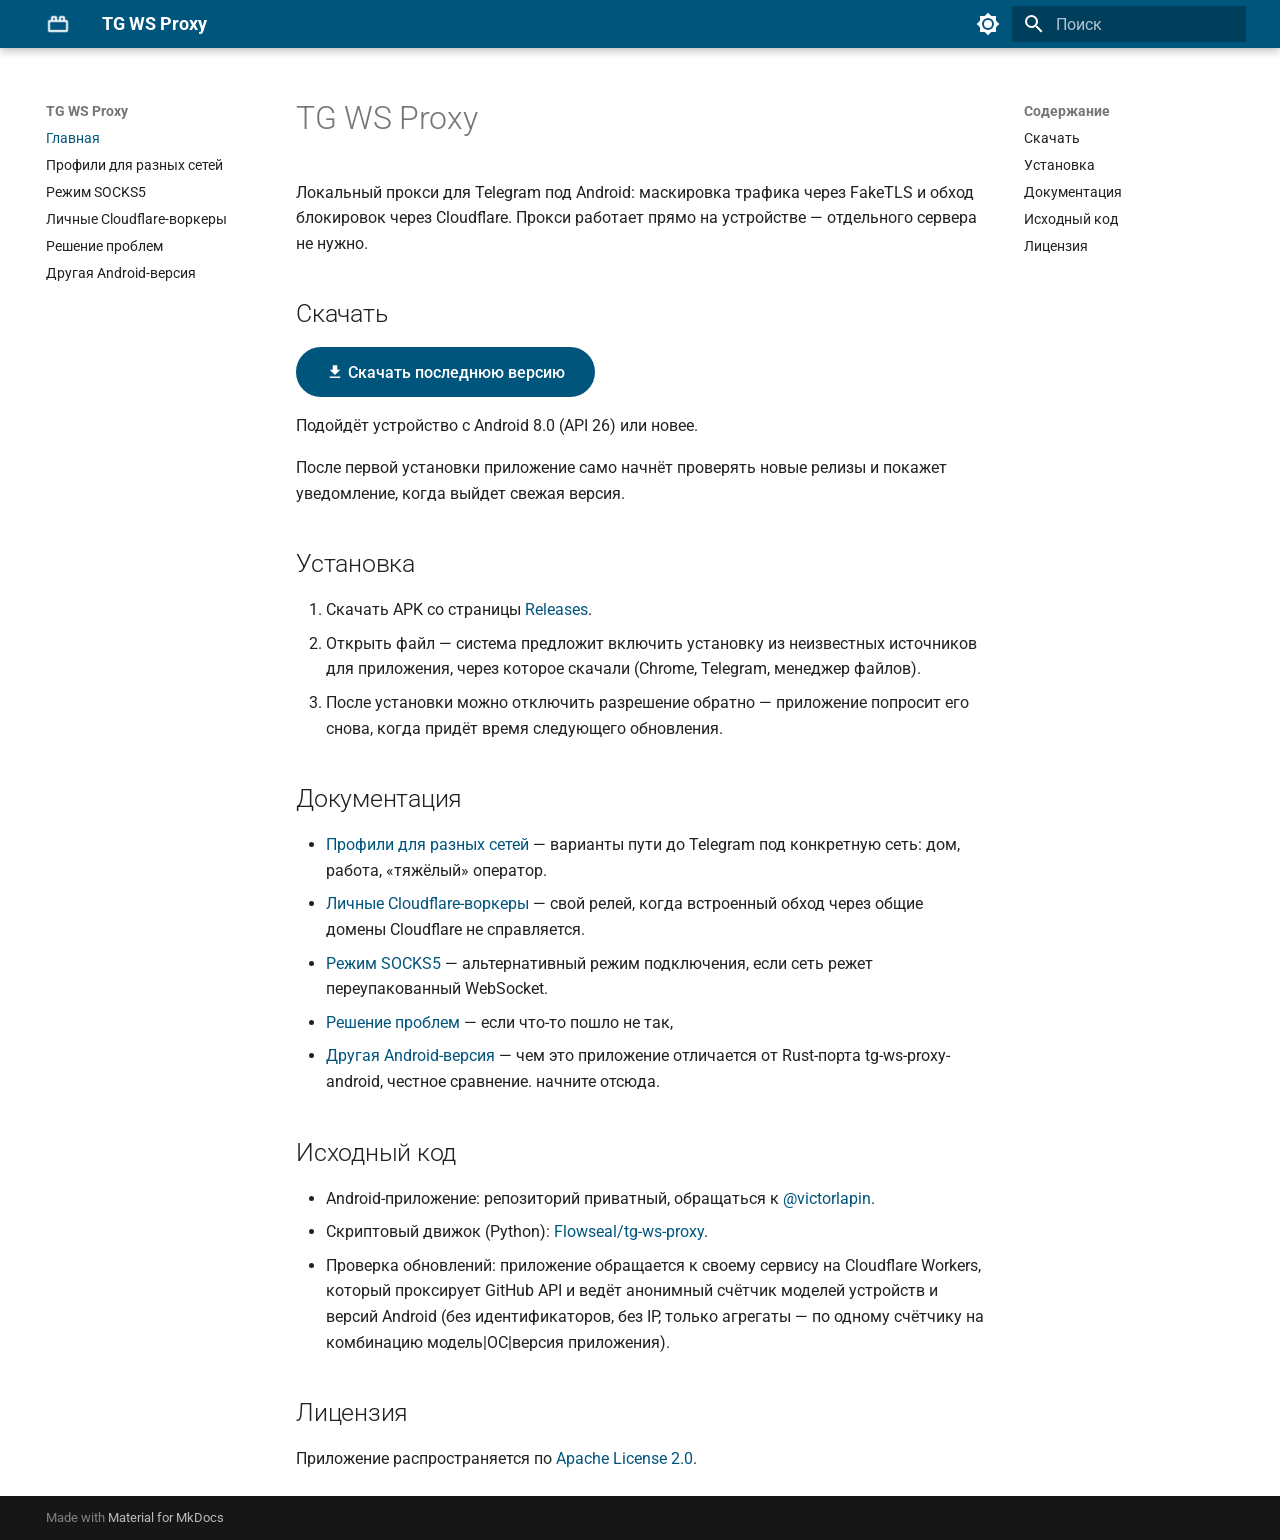
==== commit c7f82ec5: "site: deploy @ 3e660289" ====
--- a/index.html
+++ b/index.html
@@ -452,6 +452,33 @@
     
   
     Решение проблем
+  
+
+    
+  </span>
+  
+  
+
+      </a>
+    </li>
+  
+
+    
+      
+      
+  
+  
+  
+  
+    <li class="md-nav__item">
+      <a href="ALTERNATIVES/" class="md-nav__link">
+        
+  
+  
+  <span class="md-ellipsis">
+    
+  
+    Другая Android-версия
   
 
     
@@ -588,7 +615,9 @@
   обход через общие домены Cloudflare не справляется.</li>
 <li><a href="SOCKS5/">Режим SOCKS5</a> — альтернативный режим подключения, если сеть
   режет переупакованный WebSocket.</li>
-<li><a href="TROUBLESHOOTING/">Решение проблем</a> — если что-то пошло не так,
+<li><a href="TROUBLESHOOTING/">Решение проблем</a> — если что-то пошло не так,</li>
+<li><a href="ALTERNATIVES/">Другая Android-версия</a> — чем это приложение отличается
+  от Rust-порта tg-ws-proxy-android, честное сравнение.
   начните отсюда.</li>
 </ul>
 <h2 id="_4">Исходный код</h2>
@@ -596,6 +625,11 @@
 <li>Android-приложение: репозиторий приватный, обращаться к
   <a href="https://github.com/victorlapin">@victorlapin</a>.</li>
 <li>Скриптовый движок (Python): <a href="https://github.com/Flowseal/tg-ws-proxy">Flowseal/tg-ws-proxy</a>.</li>
+<li>Проверка обновлений: приложение обращается к своему сервису на
+  Cloudflare Workers, который проксирует GitHub API и ведёт анонимный
+  счётчик моделей устройств и версий Android (без идентификаторов,
+  без IP, только агрегаты — по одному счётчику на комбинацию
+  модель|ОС|версия приложения).</li>
 </ul>
 <h2 id="_5">Лицензия</h2>
 <p>Приложение распространяется по <a href="https://www.apache.org/licenses/LICENSE-2.0">Apache License 2.0</a>.</p>
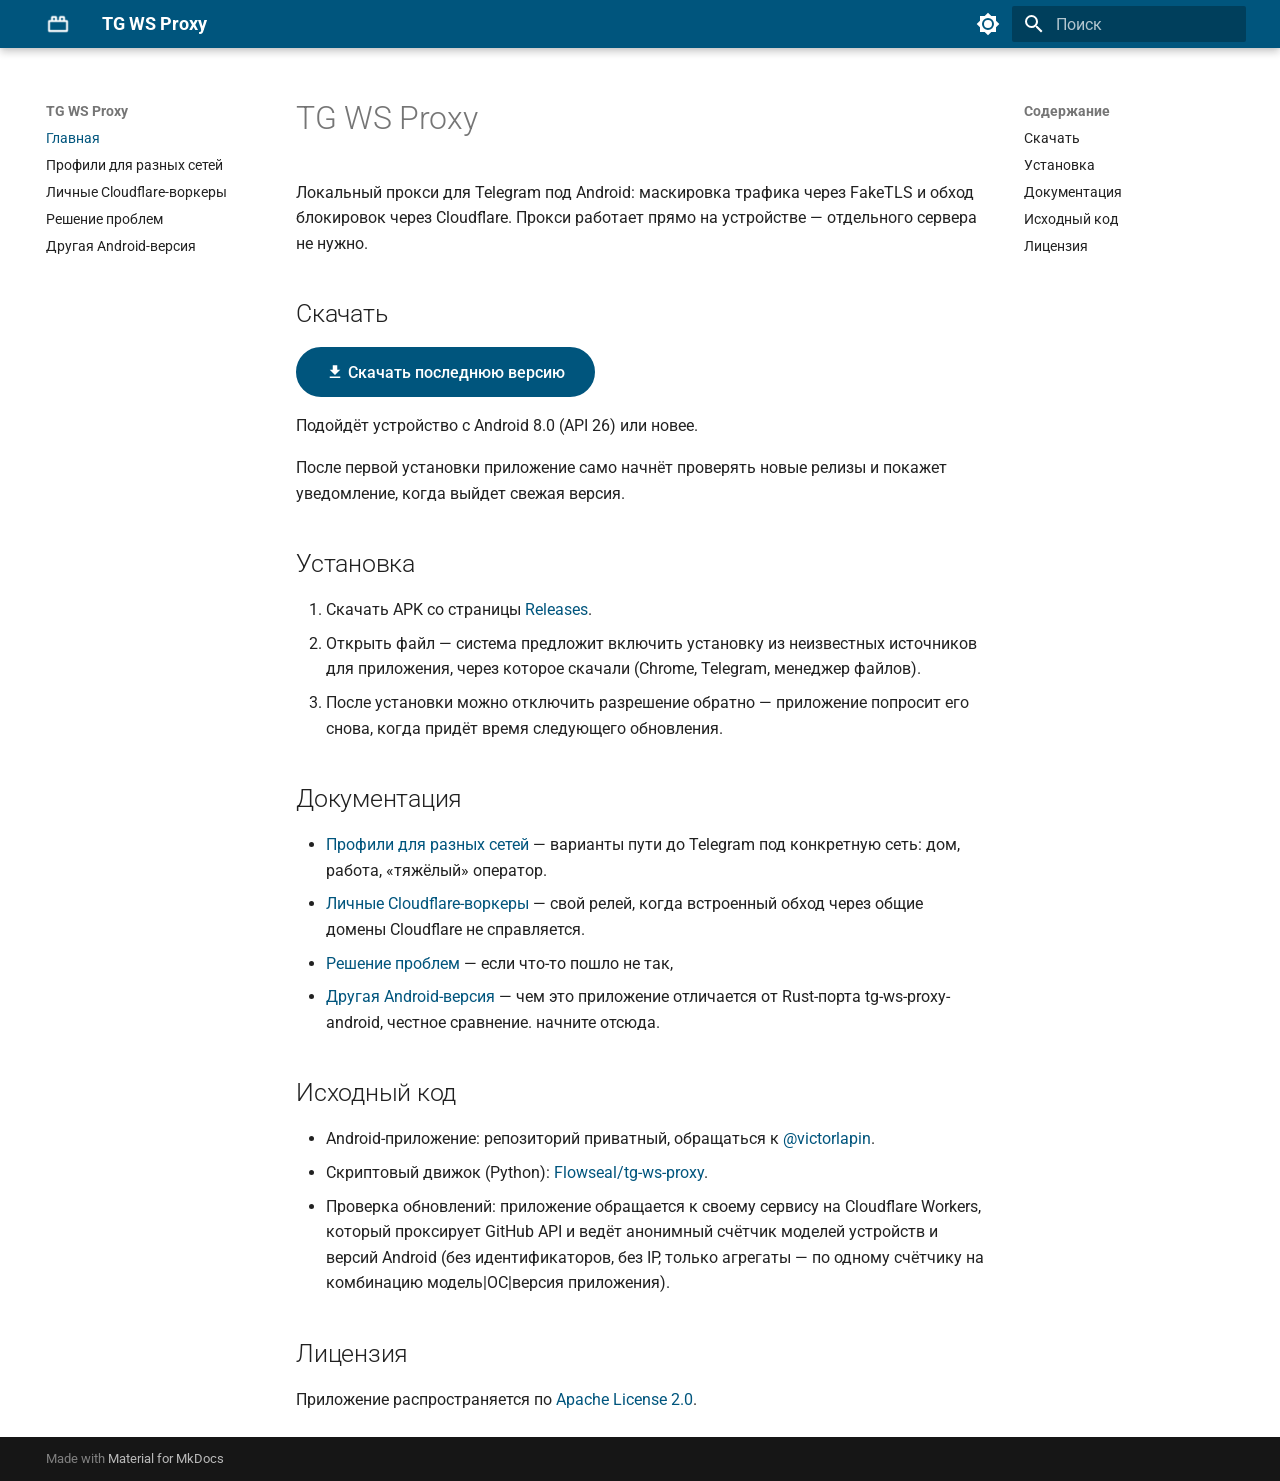
==== commit ad4070b0: "site: deploy @ aa28219f" ====
--- a/index.html
+++ b/index.html
@@ -371,33 +371,6 @@
     
   
     Профили для разных сетей
-  
-
-    
-  </span>
-  
-  
-
-      </a>
-    </li>
-  
-
-    
-      
-      
-  
-  
-  
-  
-    <li class="md-nav__item">
-      <a href="SOCKS5/" class="md-nav__link">
-        
-  
-  
-  <span class="md-ellipsis">
-    
-  
-    Режим SOCKS5
   
 
     
@@ -613,8 +586,6 @@
   конкретную сеть: дом, работа, «тяжёлый» оператор.</li>
 <li><a href="CF-WORKERS/">Личные Cloudflare-воркеры</a> — свой релей, когда встроенный
   обход через общие домены Cloudflare не справляется.</li>
-<li><a href="SOCKS5/">Режим SOCKS5</a> — альтернативный режим подключения, если сеть
-  режет переупакованный WebSocket.</li>
 <li><a href="TROUBLESHOOTING/">Решение проблем</a> — если что-то пошло не так,</li>
 <li><a href="ALTERNATIVES/">Другая Android-версия</a> — чем это приложение отличается
   от Rust-порта tg-ws-proxy-android, честное сравнение.
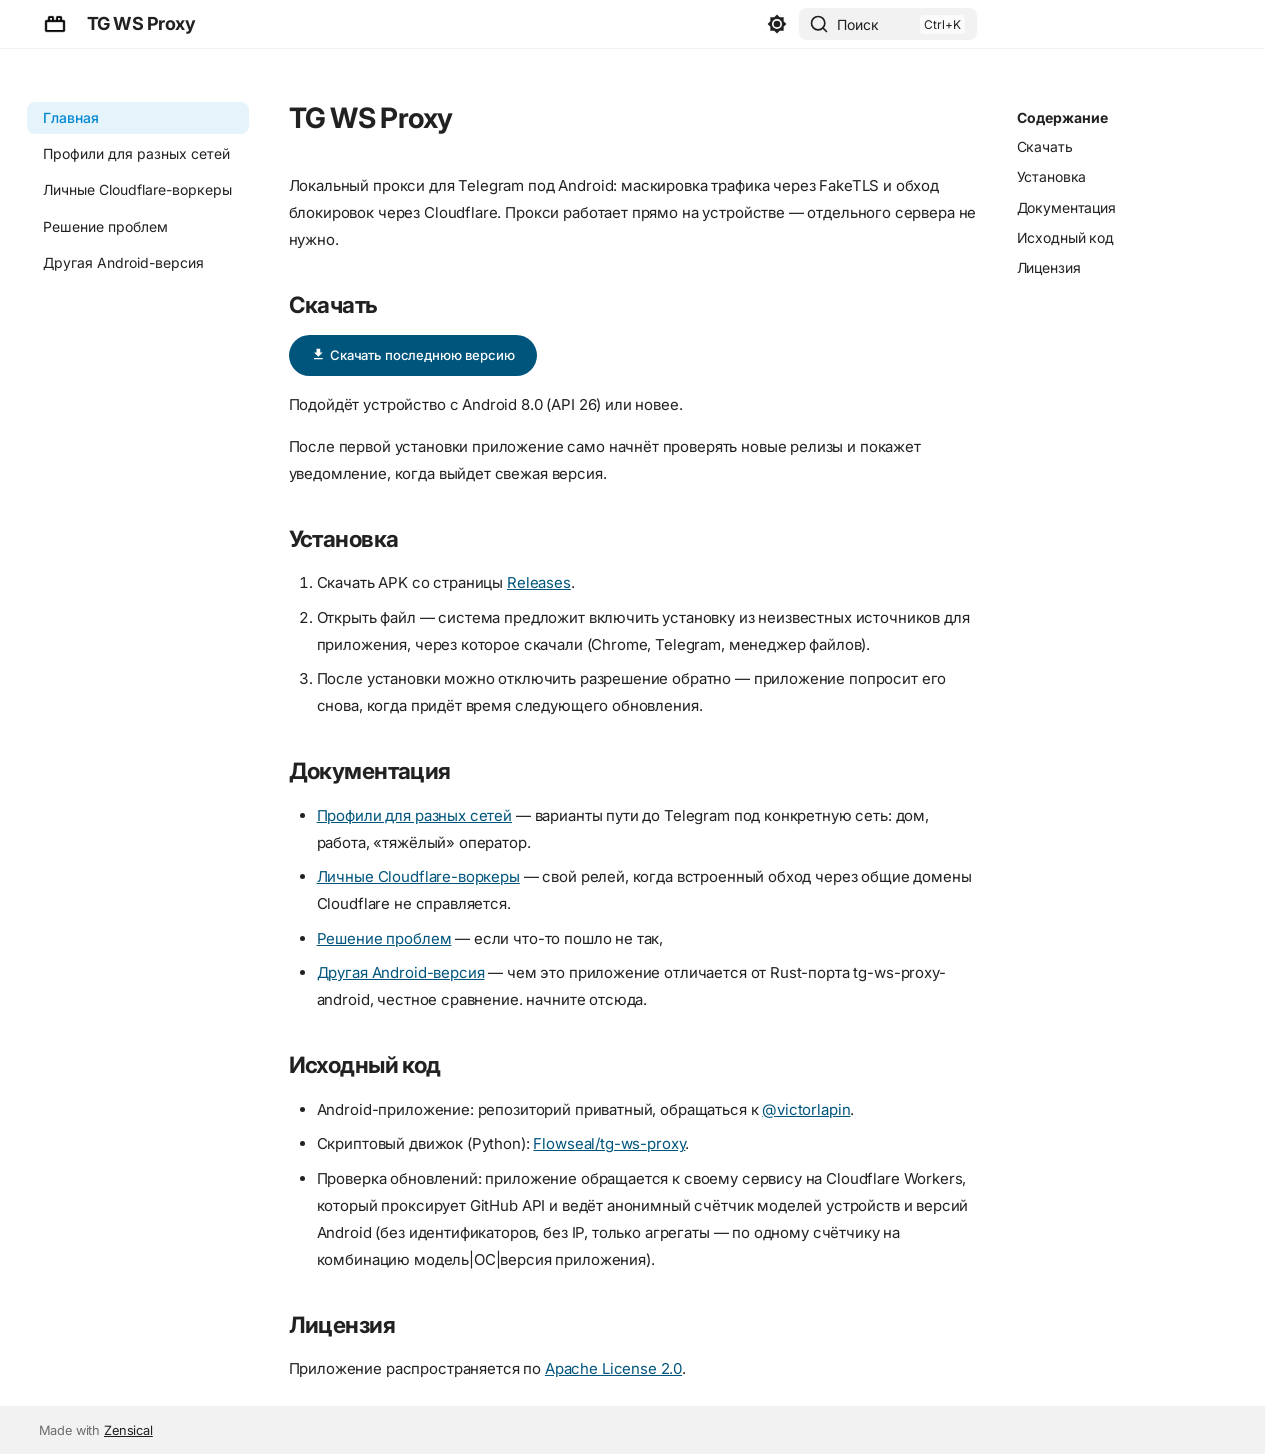
==== commit 68548eb6: "site: deploy @ f9421d6f" ====
--- a/index.html
+++ b/index.html
@@ -14,25 +14,31 @@
       
       
       
-        <link rel="next" href="PROFILES/">
-      
-      
-        
-      
-      
-      <link rel="icon" href="assets/icon.png">
-      <meta name="generator" content="mkdocs-1.6.1, mkdocs-material-9.7.7">
-    
-    
-      
-        <title>TG WS Proxy</title>
-      
-    
-    
-      <link rel="stylesheet" href="assets/stylesheets/main.ec1eaa64.min.css">
-      
-        
-        <link rel="stylesheet" href="assets/stylesheets/palette.ab4e12ef.min.css">
+      
+        <link rel="next" href="./PROFILES/">
+      
+      
+        
+      
+      
+      <link rel="icon" href="./assets/icon.png">
+      <meta name="generator" content="zensical-0.1.2">
+    
+    
+      
+        <title>Главная - TG WS Proxy</title>
+      
+    
+    
+      
+        
+      
+      <link rel="stylesheet" href="./assets/stylesheets/modern/main.ebb7f775.min.css">
+      
+        
+          
+        
+        <link rel="stylesheet" href="./assets/stylesheets/modern/palette.b60ce83d.min.css">
       
       
 
@@ -46,14 +52,14 @@
         
         
         <link rel="preconnect" href="https://fonts.gstatic.com" crossorigin>
-        <link rel="stylesheet" href="https://fonts.googleapis.com/css?family=Roboto:300,300i,400,400i,700,700i%7CRoboto+Mono:400,400i,700,700i&display=fallback">
-        <style>:root{--md-text-font:"Roboto";--md-code-font:"Roboto Mono"}</style>
-      
-    
-    
-      <link rel="stylesheet" href="stylesheets/brand.css">
-    
-    <script>__md_scope=new URL(".",location),__md_hash=e=>[...e].reduce(((e,_)=>(e<<5)-e+_.charCodeAt(0)),0),__md_get=(e,_=localStorage,t=__md_scope)=>JSON.parse(_.getItem(t.pathname+"."+e)),__md_set=(e,_,t=localStorage,a=__md_scope)=>{try{t.setItem(a.pathname+"."+e,JSON.stringify(_))}catch(e){}}</script>
+        <link rel="stylesheet" href="https://fonts.googleapis.com/css?family=Inter:300,300i,400,400i,500,500i,700,700i%7CJetBrains+Mono:400,400i,700,700i&amp;display=fallback">
+        <style>:root{--md-text-font:"Inter";--md-code-font:"JetBrains Mono"}</style>
+      
+    
+    
+      <link rel="stylesheet" href="./stylesheets/brand.css">
+    
+    <script>__md_scope=new URL(".",location),__md_scope.pathname.endsWith("/")||(__md_scope=new URL(__md_scope.pathname+"/",location)),__md_hash=e=>[...e].reduce(((e,t)=>(e<<5)-e+t.charCodeAt(0)),0),__md_get=(e,t=localStorage,_=__md_scope)=>JSON.parse(t.getItem(_.pathname+"."+e)),__md_set=(e,t,_=localStorage,a=__md_scope)=>{try{_.setItem(a.pathname+"."+e,JSON.stringify(t))}catch(e){}},document.documentElement.setAttribute("data-platform",navigator.platform)</script>
     
       
 
@@ -74,14 +80,11 @@
     
     <input class="md-toggle" data-md-toggle="drawer" type="checkbox" id="__drawer" autocomplete="off">
     <input class="md-toggle" data-md-toggle="search" type="checkbox" id="__search" autocomplete="off">
-    <label class="md-overlay" for="__drawer"></label>
+    <label class="md-overlay" for="__drawer" aria-hidden="true"></label>
     <div data-md-component="skip">
-      
-        
-        <a href="#tg-ws-proxy" class="md-skip">
-          Перейти к содержанию
-        </a>
-      
+      <a href="#__skip" class="md-skip">
+        Перейти к содержанию
+      </a>
     </div>
     <div data-md-component="announce">
       
@@ -94,14 +97,15 @@
 
 <header class="md-header md-header--shadow" data-md-component="header">
   <nav class="md-header__inner md-grid" aria-label="Верхний колонтитул">
-    <a href="." title="TG WS Proxy" class="md-header__button md-logo" aria-label="TG WS Proxy" data-md-component="logo">
-      
-  <img src="assets/logo.png" alt="logo">
+    <a href="" title="TG WS Proxy" class="md-header__button md-logo" aria-label="TG WS Proxy" data-md-component="logo">
+      
+  <img src="./assets/logo.png" alt="TG WS Proxy">
 
     </a>
     <label class="md-header__button md-icon" for="__drawer">
       
-      <svg xmlns="http://www.w3.org/2000/svg" viewBox="0 0 24 24"><path d="M3 6h18v2H3zm0 5h18v2H3zm0 5h18v2H3z"/></svg>
+      <svg xmlns="http://www.w3.org/2000/svg" fill="none" stroke="currentColor" stroke-linecap="round" stroke-linejoin="round" stroke-width="2" class="lucide lucide-menu" viewBox="0 0 24 24"><path d="M4 5h16M4 12h16M4 19h16"/></svg>
+      <span class="md-visually-hidden">Навигация</span>
     </label>
     <div class="md-header__title" data-md-component="header-title">
       <div class="md-header__ellipsis">
@@ -126,7 +130,7 @@
     
     
     
-    <input class="md-option" data-md-color-media="" data-md-color-scheme="default" data-md-color-primary="custom" data-md-color-accent="custom"  aria-label="Переключить на тёмную тему"  type="radio" name="__palette" id="__palette_0">
+    <input class="md-option" data-md-color-media="none" data-md-color-scheme="default" data-md-color-primary="custom" data-md-color-accent="custom"  aria-label="Переключить на тёмную тему"  type="radio" name="__palette" id="__palette_0">
     
       <label class="md-header__button md-icon" title="Переключить на тёмную тему" for="__palette_1" hidden>
         <svg xmlns="http://www.w3.org/2000/svg" viewBox="0 0 24 24"><path d="M12 8a4 4 0 0 0-4 4 4 4 0 0 0 4 4 4 4 0 0 0 4-4 4 4 0 0 0-4-4m0 10a6 6 0 0 1-6-6 6 6 0 0 1 6-6 6 6 0 0 1 6 6 6 6 0 0 1-6 6m8-9.31V4h-4.69L12 .69 8.69 4H4v4.69L.69 12 4 15.31V20h4.69L12 23.31 15.31 20H20v-4.69L23.31 12z"/></svg>
@@ -136,7 +140,7 @@
     
     
     
-    <input class="md-option" data-md-color-media="" data-md-color-scheme="slate" data-md-color-primary="custom" data-md-color-accent="custom"  aria-label="Переключить на светлую тему"  type="radio" name="__palette" id="__palette_1">
+    <input class="md-option" data-md-color-media="none" data-md-color-scheme="slate" data-md-color-primary="custom" data-md-color-accent="custom"  aria-label="Переключить на светлую тему"  type="radio" name="__palette" id="__palette_1">
     
       <label class="md-header__button md-icon" title="Переключить на светлую тему" for="__palette_0" hidden>
         <svg xmlns="http://www.w3.org/2000/svg" viewBox="0 0 24 24"><path d="M12 18c-.89 0-1.74-.2-2.5-.55C11.56 16.5 13 14.42 13 12s-1.44-4.5-3.5-5.45C10.26 6.2 11.11 6 12 6a6 6 0 0 1 6 6 6 6 0 0 1-6 6m8-9.31V4h-4.69L12 .69 8.69 4H4v4.69L.69 12 4 15.31V20h4.69L12 23.31 15.31 20H20v-4.69L23.31 12z"/></svg>
@@ -155,43 +159,19 @@
       
         <label class="md-header__button md-icon" for="__search">
           
-          <svg xmlns="http://www.w3.org/2000/svg" viewBox="0 0 24 24"><path d="M9.5 3A6.5 6.5 0 0 1 16 9.5c0 1.61-.59 3.09-1.56 4.23l.27.27h.79l5 5-1.5 1.5-5-5v-.79l-.27-.27A6.52 6.52 0 0 1 9.5 16 6.5 6.5 0 0 1 3 9.5 6.5 6.5 0 0 1 9.5 3m0 2C7 5 5 7 5 9.5S7 14 9.5 14 14 12 14 9.5 12 5 9.5 5"/></svg>
+          <svg xmlns="http://www.w3.org/2000/svg" fill="none" stroke="currentColor" stroke-linecap="round" stroke-linejoin="round" stroke-width="2" class="lucide lucide-search" viewBox="0 0 24 24"><path d="m21 21-4.34-4.34"/><circle cx="11" cy="11" r="8"/></svg>
+          <span class="md-visually-hidden">Поиск</span>
         </label>
-        <div class="md-search" data-md-component="search" role="dialog">
-  <label class="md-search__overlay" for="__search"></label>
-  <div class="md-search__inner" role="search">
-    <form class="md-search__form" name="search">
-      <input type="text" class="md-search__input" name="query" aria-label="Поиск" placeholder="Поиск" autocapitalize="off" autocorrect="off" autocomplete="off" spellcheck="false" data-md-component="search-query" required>
-      <label class="md-search__icon md-icon" for="__search">
-        
-        <svg xmlns="http://www.w3.org/2000/svg" viewBox="0 0 24 24"><path d="M9.5 3A6.5 6.5 0 0 1 16 9.5c0 1.61-.59 3.09-1.56 4.23l.27.27h.79l5 5-1.5 1.5-5-5v-.79l-.27-.27A6.52 6.52 0 0 1 9.5 16 6.5 6.5 0 0 1 3 9.5 6.5 6.5 0 0 1 9.5 3m0 2C7 5 5 7 5 9.5S7 14 9.5 14 14 12 14 9.5 12 5 9.5 5"/></svg>
-        
-        <svg xmlns="http://www.w3.org/2000/svg" viewBox="0 0 24 24"><path d="M20 11v2H8l5.5 5.5-1.42 1.42L4.16 12l7.92-7.92L13.5 5.5 8 11z"/></svg>
-      </label>
-      <nav class="md-search__options" aria-label="Поиск">
-        
-        <button type="reset" class="md-search__icon md-icon" title="Очистить" aria-label="Очистить" tabindex="-1">
-          
-          <svg xmlns="http://www.w3.org/2000/svg" viewBox="0 0 24 24"><path d="M19 6.41 17.59 5 12 10.59 6.41 5 5 6.41 10.59 12 5 17.59 6.41 19 12 13.41 17.59 19 19 17.59 13.41 12z"/></svg>
-        </button>
-      </nav>
-      
-    </form>
-    <div class="md-search__output">
-      <div class="md-search__scrollwrap" tabindex="0" data-md-scrollfix>
-        <div class="md-search-result" data-md-component="search-result">
-          <div class="md-search-result__meta">
-            Инициализация поиска
-          </div>
-          <ol class="md-search-result__list" role="presentation"></ol>
-        </div>
-      </div>
+        <div class="md-search" data-md-component="search" role="dialog" aria-label="Поиск">
+  <button type="button" class="md-search__button">
+    Поиск
+  </button>
+</div>
+      
+    
+    <div class="md-header__source">
+      
     </div>
-  </div>
-</div>
-      
-    
-    
   </nav>
   
 </header>
@@ -217,9 +197,9 @@
 
 <nav class="md-nav md-nav--primary" aria-label="Навигация" data-md-level="0">
   <label class="md-nav__title" for="__drawer">
-    <a href="." title="TG WS Proxy" class="md-nav__button md-logo" aria-label="TG WS Proxy" data-md-component="logo">
-      
-  <img src="assets/logo.png" alt="logo">
+    <a href="" title="TG WS Proxy" class="md-nav__button md-logo" aria-label="TG WS Proxy" data-md-component="logo">
+      
+  <img src="./assets/logo.png" alt="TG WS Proxy">
 
     </a>
     TG WS Proxy
@@ -237,7 +217,7 @@
   
     <li class="md-nav__item md-nav__item--active">
       
-      <input class="md-nav__toggle md-toggle" type="checkbox" id="__toc">
+      
       
       
         
@@ -250,8 +230,7 @@
   <span class="md-ellipsis">
     
   
-    Главная
-  
+  Главная
 
     
   </span>
@@ -261,15 +240,14 @@
           <span class="md-nav__icon md-icon"></span>
         </label>
       
-      <a href="." class="md-nav__link md-nav__link--active">
+      <a href="" class="md-nav__link md-nav__link--active">
         
   
   
   <span class="md-ellipsis">
     
   
-    Главная
-  
+  Главная
 
     
   </span>
@@ -279,6 +257,7 @@
       </a>
       
         
+
 
 <nav class="md-nav md-nav--secondary" aria-label="Содержание">
   
@@ -296,9 +275,9 @@
         <li class="md-nav__item">
   <a href="#_1" class="md-nav__link">
     <span class="md-ellipsis">
-      
+      <span class="md-typeset">
         Скачать
-      
+      </span>
     </span>
   </a>
   
@@ -307,9 +286,9 @@
         <li class="md-nav__item">
   <a href="#_2" class="md-nav__link">
     <span class="md-ellipsis">
-      
+      <span class="md-typeset">
         Установка
-      
+      </span>
     </span>
   </a>
   
@@ -318,9 +297,9 @@
         <li class="md-nav__item">
   <a href="#_3" class="md-nav__link">
     <span class="md-ellipsis">
-      
+      <span class="md-typeset">
         Документация
-      
+      </span>
     </span>
   </a>
   
@@ -329,9 +308,9 @@
         <li class="md-nav__item">
   <a href="#_4" class="md-nav__link">
     <span class="md-ellipsis">
-      
+      <span class="md-typeset">
         Исходный код
-      
+      </span>
     </span>
   </a>
   
@@ -340,9 +319,9 @@
         <li class="md-nav__item">
   <a href="#_5" class="md-nav__link">
     <span class="md-ellipsis">
-      
+      <span class="md-typeset">
         Лицензия
-      
+      </span>
     </span>
   </a>
   
@@ -363,15 +342,14 @@
   
   
     <li class="md-nav__item">
-      <a href="PROFILES/" class="md-nav__link">
+      <a href="./PROFILES/" class="md-nav__link">
         
   
   
   <span class="md-ellipsis">
     
   
-    Профили для разных сетей
-  
+  Профили для разных сетей
 
     
   </span>
@@ -390,15 +368,14 @@
   
   
     <li class="md-nav__item">
-      <a href="CF-WORKERS/" class="md-nav__link">
+      <a href="./CF-WORKERS/" class="md-nav__link">
         
   
   
   <span class="md-ellipsis">
     
   
-    Личные Cloudflare-воркеры
-  
+  Личные Cloudflare-воркеры
 
     
   </span>
@@ -417,15 +394,14 @@
   
   
     <li class="md-nav__item">
-      <a href="TROUBLESHOOTING/" class="md-nav__link">
+      <a href="./TROUBLESHOOTING/" class="md-nav__link">
         
   
   
   <span class="md-ellipsis">
     
   
-    Решение проблем
-  
+  Решение проблем
 
     
   </span>
@@ -444,15 +420,14 @@
   
   
     <li class="md-nav__item">
-      <a href="ALTERNATIVES/" class="md-nav__link">
+      <a href="./ALTERNATIVES/" class="md-nav__link">
         
   
   
   <span class="md-ellipsis">
     
   
-    Другая Android-версия
-  
+  Другая Android-версия
 
     
   </span>
@@ -474,8 +449,22 @@
               
               <div class="md-sidebar md-sidebar--secondary" data-md-component="sidebar" data-md-type="toc" >
                 <div class="md-sidebar__scrollwrap">
+                  
+                    
+                    
+                    
+                      
+                    
+                    
+                      <input class="md-nav__toggle md-toggle" type="checkbox" id="__toc">
+                      <div class="md-sidebar-button__wrapper">
+                        <label class="md-sidebar-button" for="__toc"></label>
+                      </div>
+                    
+                  
                   <div class="md-sidebar__inner">
                     
+
 
 <nav class="md-nav md-nav--secondary" aria-label="Содержание">
   
@@ -493,9 +482,9 @@
         <li class="md-nav__item">
   <a href="#_1" class="md-nav__link">
     <span class="md-ellipsis">
-      
+      <span class="md-typeset">
         Скачать
-      
+      </span>
     </span>
   </a>
   
@@ -504,9 +493,9 @@
         <li class="md-nav__item">
   <a href="#_2" class="md-nav__link">
     <span class="md-ellipsis">
-      
+      <span class="md-typeset">
         Установка
-      
+      </span>
     </span>
   </a>
   
@@ -515,9 +504,9 @@
         <li class="md-nav__item">
   <a href="#_3" class="md-nav__link">
     <span class="md-ellipsis">
-      
+      <span class="md-typeset">
         Документация
-      
+      </span>
     </span>
   </a>
   
@@ -526,9 +515,9 @@
         <li class="md-nav__item">
   <a href="#_4" class="md-nav__link">
     <span class="md-ellipsis">
-      
+      <span class="md-typeset">
         Исходный код
-      
+      </span>
     </span>
   </a>
   
@@ -537,9 +526,9 @@
         <li class="md-nav__item">
   <a href="#_5" class="md-nav__link">
     <span class="md-ellipsis">
-      
+      <span class="md-typeset">
         Лицензия
-      
+      </span>
     </span>
   </a>
   
@@ -557,9 +546,9 @@
             <div class="md-content" data-md-component="content">
               
               <article class="md-content__inner md-typeset">
+                <a id="__skip" tabindex="-1"></a>
                 
                   
-
 
 
 <h1 id="tg-ws-proxy">TG WS Proxy</h1>
@@ -616,6 +605,8 @@
 
 
 
+
+
                 
               </article>
             </div>
@@ -626,7 +617,7 @@
         
           <button type="button" class="md-top md-icon" data-md-component="top" hidden>
   
-  <svg xmlns="http://www.w3.org/2000/svg" viewBox="0 0 24 24"><path d="M13 20h-2V8l-5.5 5.5-1.42-1.42L12 4.16l7.92 7.92-1.42 1.42L13 8z"/></svg>
+  <svg xmlns="http://www.w3.org/2000/svg" fill="none" stroke="currentColor" stroke-linecap="round" stroke-linejoin="round" stroke-width="2" class="lucide lucide-circle-arrow-up" viewBox="0 0 24 24"><circle cx="12" cy="12" r="10"/><path d="m16 12-4-4-4 4M12 16V8"/></svg>
   К началу
 </button>
         
@@ -640,8 +631,8 @@
   
   
     Made with
-    <a href="https://squidfunk.github.io/mkdocs-material/" target="_blank" rel="noopener">
-      Material for MkDocs
+    <a href="https://zensical.org/" target="_blank" rel="noopener">
+      Zensical
     </a>
   
 </div>
@@ -651,7 +642,7 @@
 </footer>
       
     </div>
-    <div class="md-dialog" data-md-component="dialog">
+    <div class="md-dialog" data-md-component="dialog" role="status" aria-atomic="true">
       <div class="md-dialog__inner md-typeset"></div>
     </div>
     
@@ -659,12 +650,16 @@
     
       
       
-      <script id="__config" type="application/json">{"annotate": null, "base": ".", "features": ["navigation.sections", "navigation.top"], "search": "assets/javascripts/workers/search.2c215733.min.js", "tags": null, "translations": {"clipboard.copied": "\u0421\u043a\u043e\u043f\u0438\u0440\u043e\u0432\u0430\u043d\u043e \u0432 \u0431\u0443\u0444\u0435\u0440", "clipboard.copy": "\u041a\u043e\u043f\u0438\u0440\u043e\u0432\u0430\u0442\u044c \u0432 \u0431\u0443\u0444\u0435\u0440", "search.result.more.one": "\u0415\u0449\u0451 1 \u043d\u0430 \u044d\u0442\u043e\u0439 \u0441\u0442\u0440\u0430\u043d\u0438\u0446\u0435", "search.result.more.other": "\u0415\u0449\u0451 # \u043d\u0430 \u044d\u0442\u043e\u0439 \u0441\u0442\u0440\u0430\u043d\u0438\u0446\u0435", "search.result.none": "\u0421\u043e\u0432\u043f\u0430\u0434\u0435\u043d\u0438\u0439 \u043d\u0435 \u043d\u0430\u0439\u0434\u0435\u043d\u043e", "search.result.one": "\u041d\u0430\u0439\u0434\u0435\u043d\u043e 1 \u0441\u043e\u0432\u043f\u0430\u0434\u0435\u043d\u0438\u0435", "search.result.other": "\u041d\u0430\u0439\u0434\u0435\u043d\u043e \u0441\u043e\u0432\u043f\u0430\u0434\u0435\u043d\u0438\u0439: #", "search.result.placeholder": "\u041d\u0430\u0447\u043d\u0438\u0442\u0435 \u043f\u0435\u0447\u0430\u0442\u0430\u0442\u044c \u0434\u043b\u044f \u043f\u043e\u0438\u0441\u043a\u0430", "search.result.term.missing": "\u041e\u0442\u0441\u0443\u0442\u0441\u0442\u0432\u0443\u0435\u0442", "select.version": "\u0412\u044b\u0431\u0435\u0440\u0438\u0442\u0435 \u0432\u0435\u0440\u0441\u0438\u044e"}, "version": null}</script>
-    
-    
-      <script src="assets/javascripts/bundle.d7400e89.min.js"></script>
-      
-        <script src="javascripts/download.js"></script>
+      
+      
+        
+        
+      <script id="__config" type="application/json">{"annotate":null,"base":".","features":["navigation.sections","navigation.top"],"redirect":null,"search":"./assets/javascripts/workers/search.719e0d91.min.js","tags":null,"translations":{"clipboard.copied":"Скопировано в буфер","clipboard.copy":"Копировать в буфер","clipboard.error":"Could not copy to clipboard","search.result.more.one":"Ещё 1 на этой странице","search.result.more.other":"Ещё # на этой странице","search.result.none":"Совпадений не найдено","search.result.one":"Найдено 1 совпадение","search.result.other":"Найдено совпадений: #","search.result.placeholder":"Начните печатать для поиска","search.result.term.missing":"Отсутствует","select.version":"Выберите версию"},"version":null}</script>
+    
+    
+      <script src="./assets/javascripts/bundle.3cb411a8.min.js"></script>
+      
+        <script src="./javascripts/download.js"></script>
       
     
   </body>
--- a/assets/stylesheets/modern/main.ebb7f775.min.css
+++ b/assets/stylesheets/modern/main.ebb7f775.min.css
@@ -0,0 +1,6 @@
+@charset "UTF-8";html{box-sizing:border-box;-webkit-text-size-adjust:none;-moz-text-size-adjust:none;text-size-adjust:none}*,:after,:before{box-sizing:inherit}@media(prefers-reduced-motion){*,:after,:before{transition:none!important}}body{margin:0;-webkit-font-smoothing:antialiased;-moz-osx-font-smoothing:grayscale;--md-text-font-family:var(--md-text-font, _),
+    -apple-system, BlinkMacSystemFont, Helvetica, Arial, sans-serif;--md-code-font-family:var(--md-code-font, _),
+    SFMono-Regular, Consolas, Menlo, monospace}.md-typeset code:not(.focus-visible),a,button,input,label{-webkit-tap-highlight-color:transparent}a{color:inherit;text-decoration:none}hr{box-sizing:initial;display:block;height:.05rem;padding:0;overflow:visible;border:0}small{font-size:80%}sub,sup{line-height:1em}img{border-style:none}table{border-spacing:0;border-collapse:initial}td,th{font-weight:400;vertical-align:top}button{padding:0;margin:0;font-family:inherit;font-size:inherit;background:#0000;border:0}input{border:0;outline:none}:root{--md-primary-fg-color:#4051b5;--md-primary-fg-color--light:#5d6cc0;--md-primary-fg-color--dark:#303fa1;--md-primary-bg-color:#fff;--md-primary-bg-color--light:#ffffffb3;--md-accent-fg-color:#526cfe;--md-accent-fg-color--transparent:#526cfe1a;--md-accent-bg-color:#fff;--md-accent-bg-color--light:#ffffffb3;--md-typeset-table-sort-icon:url("data:image/svg+xml;charset=utf-8,<svg xmlns='http://www.w3.org/2000/svg' fill='none' stroke='currentColor' stroke-linecap='round' stroke-linejoin='round' stroke-width='2' class='lucide lucide-arrow-down-up' viewBox='0 0 24 24'><path d='m3 16 4 4 4-4M7 20V4M21 8l-4-4-4 4M17 4v16'/></svg>");--md-typeset-table-sort-icon--asc:url("data:image/svg+xml;charset=utf-8,<svg xmlns='http://www.w3.org/2000/svg' fill='none' stroke='currentColor' stroke-linecap='round' stroke-linejoin='round' stroke-width='2' class='lucide lucide-arrow-down-narrow-wide' viewBox='0 0 24 24'><path d='m3 16 4 4 4-4M7 20V4M11 4h4M11 8h7M11 12h10'/></svg>");--md-typeset-table-sort-icon--desc:url("data:image/svg+xml;charset=utf-8,<svg xmlns='http://www.w3.org/2000/svg' fill='none' stroke='currentColor' stroke-linecap='round' stroke-linejoin='round' stroke-width='2' class='lucide lucide-arrow-up-narrow-wide' viewBox='0 0 24 24'><path d='m3 8 4-4 4 4M7 4v16M11 12h4M11 16h7M11 20h10'/></svg>");--md-typeset-preview-icon:url("data:image/svg+xml;charset=utf-8,<svg xmlns='http://www.w3.org/2000/svg' fill='none' stroke='currentColor' stroke-linecap='round' stroke-linejoin='round' stroke-width='2' class='lucide lucide-mouse-pointer-2' viewBox='0 0 24 24'><path d='M4.037 4.688a.495.495 0 0 1 .651-.651l16 6.5a.5.5 0 0 1-.063.947l-6.124 1.58a2 2 0 0 0-1.438 1.435l-1.579 6.126a.5.5 0 0 1-.947.063z'/></svg>")}[data-md-color-scheme=default]{color-scheme:light}[data-md-color-scheme=default] img[src$="#gh-dark-mode-only"],[data-md-color-scheme=default] img[src$="#only-dark"]{display:none}:root,[data-md-color-scheme=default]{--md-hue:225deg;--md-default-fg-color:#000000de;--md-default-fg-color--light:#0000008c;--md-default-fg-color--lighter:#00000052;--md-default-fg-color--lightest:#0000000d;--md-default-bg-color:#fff;--md-default-bg-color--light:#ffffffb3;--md-default-bg-color--lighter:#ffffff4d;--md-default-bg-color--lightest:#ffffff1f;--md-code-fg-color:#36464e;--md-code-bg-color:#f5f5f5;--md-code-bg-color--light:#f5f5f5b3;--md-code-bg-color--lighter:#f5f5f54d;--md-code-hl-color:#4287ff;--md-code-hl-color--light:#4287ff1a;--md-code-hl-number-color:#d52a2a;--md-code-hl-special-color:#db1457;--md-code-hl-function-color:#a846b9;--md-code-hl-constant-color:#6e59d9;--md-code-hl-keyword-color:#3f6ec6;--md-code-hl-string-color:#1c7d4d;--md-code-hl-name-color:var(--md-code-fg-color);--md-code-hl-operator-color:var(--md-default-fg-color--light);--md-code-hl-punctuation-color:var(--md-default-fg-color--light);--md-code-hl-comment-color:var(--md-default-fg-color--light);--md-code-hl-generic-color:var(--md-default-fg-color--light);--md-code-hl-variable-color:var(--md-default-fg-color--light);--md-typeset-color:var(--md-default-fg-color);--md-typeset-a-color:var(--md-primary-fg-color);--md-typeset-del-color:#f5503d26;--md-typeset-ins-color:#0bd57026;--md-typeset-kbd-color:#fafafa;--md-typeset-kbd-accent-color:#fff;--md-typeset-kbd-border-color:#b8b8b8;--md-typeset-mark-color:#ffff0080;--md-typeset-table-color:#0000001f;--md-typeset-table-color--light:#00000009;--md-admonition-fg-color:var(--md-default-fg-color);--md-admonition-bg-color:var(--md-default-bg-color);--md-warning-fg-color:#000000de;--md-warning-bg-color:#ff9;--md-shadow-z1:0 0.2rem 0.5rem #0000000d,
+    0 0 0.05rem #0000001a;--md-shadow-z2:0 0.2rem 0.5rem #0000001a,
+    0 0 0.05rem #00000040;--md-shadow-z3:0 0.2rem 0.5rem #0003,
+    0 0 0.05rem #00000059;--color-foreground:0 0 0;--color-background:255 255 255;--color-background-subtle:240 240 240;--color-backdrop:255 255 255}.md-icon svg{display:block;width:1.2rem;height:1.2rem;fill:currentcolor}.md-icon svg.lucide{fill:#0000;stroke:currentcolor}aside,body,input{font-family:var(--md-text-font-family);font-feature-settings:"kern","liga";color:var(--md-typeset-color)}code,kbd,pre{font-family:var(--md-code-font-family);font-feature-settings:"kern"}.md-typeset{font-size:.75rem;line-height:1.8;letter-spacing:-.01em;overflow-wrap:break-word;-webkit-print-color-adjust:exact;color-adjust:exact}@media print{.md-typeset{font-size:.68rem}.md-typeset code,.md-typeset kbd,.md-typeset pre{white-space:pre-wrap}}.md-typeset blockquote,.md-typeset dl,.md-typeset figure,.md-typeset ol,.md-typeset pre,.md-typeset ul{margin-top:1em;margin-bottom:1em}.md-typeset h1{margin:0 0 1.25em;font-size:1.875em;line-height:1.3;color:var(--md-default-fg-color)}.md-typeset h1,.md-typeset h2{font-weight:700;letter-spacing:-.025em}.md-typeset h2{margin:1.6em 0 .64em;font-size:1.5em;line-height:1.4}.md-typeset h3{margin:1.6em 0 .8em;font-size:1.25em;font-weight:700;line-height:1.5;letter-spacing:-.01em}.md-typeset h2+h3{margin-top:.8em}.md-typeset h4{margin:1em 0;font-weight:700;letter-spacing:-.01em}.md-typeset h5,.md-typeset h6{margin:1.25em 0;font-size:.8em;font-weight:700;color:var(--md-default-fg-color--light);letter-spacing:-.01em}.md-typeset h5{text-transform:uppercase}.md-typeset h5 code{text-transform:none}.md-typeset hr{display:flow-root;margin:1.5em 0;border-bottom:.05rem solid var(--md-default-fg-color--lightest)}.md-typeset a{color:var(--md-typeset-a-color);text-decoration:underline;word-break:break-word}.md-typeset a,.md-typeset a:before{transition:color 125ms}.md-typeset a:focus,.md-typeset a:hover{color:var(--md-accent-fg-color)}.md-typeset a:focus code,.md-typeset a:hover code{color:var(--md-accent-fg-color);background-color:var(--md-accent-fg-color--transparent)}.md-typeset a code{color:var(--md-typeset-a-color)}.md-typeset a.focus-visible{outline-color:var(--md-accent-fg-color);outline-offset:.2rem}.md-typeset code,.md-typeset kbd,.md-typeset pre{font-variant-ligatures:none;color:var(--md-code-fg-color);direction:ltr;transition:background-color 125ms}.md-typeset code{padding:.2em .4em;font-size:.8533333333em;word-break:break-word;background-color:var(--md-code-bg-color);border-radius:.2rem;-webkit-box-decoration-break:clone;box-decoration-break:clone;transition:color 125ms,background-color 125ms}.md-typeset code:not(.focus-visible){outline:none}.md-typeset pre{position:relative;isolation:isolate;display:flow-root;line-height:1.5}.md-typeset pre>code{display:block;padding:.8203125em 1.25em;margin:0;overflow:auto;word-break:normal;touch-action:auto;scrollbar-color:var(--md-default-fg-color--lighter) #0000;scrollbar-width:thin;border-radius:.4rem;outline-color:var(--md-accent-fg-color);box-shadow:none;-webkit-box-decoration-break:slice;box-decoration-break:slice}.md-typeset pre>code:hover{scrollbar-color:var(--md-accent-fg-color) #0000}.md-typeset pre>code::-webkit-scrollbar{width:.2rem;height:.2rem}.md-typeset pre>code::-webkit-scrollbar-thumb{background-color:var(--md-default-fg-color--lighter)}.md-typeset pre>code::-webkit-scrollbar-thumb:hover{background-color:var(--md-accent-fg-color)}.md-typeset kbd{display:inline-block;padding:0 .6666666667em;font-size:.75em;color:var(--md-default-fg-color);word-break:break-word;vertical-align:text-top;border-radius:.2rem;background-color:var(--md-default-bg-color);box-shadow:0 0 0 .05rem var(--md-typeset-kbd-border-color),0 .15rem 0 var(--md-typeset-kbd-border-color)}.md-typeset mark{color:inherit;word-break:break-word;background-color:var(--md-typeset-mark-color);-webkit-box-decoration-break:clone;box-decoration-break:clone}.md-typeset abbr{text-decoration:none;cursor:help;border-bottom:.05rem dotted var(--md-default-fg-color--light)}.md-typeset [data-preview]{position:relative}[dir=ltr] .md-typeset [data-preview]:after{margin-left:.125em}[dir=rtl] .md-typeset [data-preview]:after{margin-right:.125em}.md-typeset [data-preview]:after{display:inline-block;width:.8em;height:.8em;vertical-align:text-top;content:"";background-color:currentcolor;-webkit-mask-image:var(--md-typeset-preview-icon);mask-image:var(--md-typeset-preview-icon);-webkit-mask-repeat:no-repeat;mask-repeat:no-repeat;-webkit-mask-size:contain;mask-size:contain;transition:background-color 125ms}.md-typeset small{opacity:.75}[dir=ltr] .md-typeset sub,[dir=ltr] .md-typeset sup{margin-left:.078125em}[dir=rtl] .md-typeset sub,[dir=rtl] .md-typeset sup{margin-right:.078125em}[dir=ltr] .md-typeset blockquote{padding-left:.6rem;border-left:.2rem solid var(--md-default-fg-color--lighter)}[dir=rtl] .md-typeset blockquote{padding-right:.6rem;border-right:.2rem solid var(--md-default-fg-color--lighter)}.md-typeset blockquote{margin-left:0;margin-right:0;color:var(--md-default-fg-color--light)}.md-typeset ul{list-style-type:disc}.md-typeset ul[type]{list-style-type:revert-layer}[dir=ltr] .md-typeset ol,[dir=ltr] .md-typeset ol li ol,[dir=ltr] .md-typeset ol li ul,[dir=ltr] .md-typeset ul,[dir=ltr] .md-typeset ul li ol,[dir=ltr] .md-typeset ul li ul{margin-left:.625em}[dir=rtl] .md-typeset ol,[dir=rtl] .md-typeset ol li ol,[dir=rtl] .md-typeset ol li ul,[dir=rtl] .md-typeset ul,[dir=rtl] .md-typeset ul li ol,[dir=rtl] .md-typeset ul li ul{margin-right:.625em}.md-typeset ol,.md-typeset ul{padding:0}.md-typeset ol:not([hidden]),.md-typeset ul:not([hidden]){display:flow-root}.md-typeset ol ol,.md-typeset ul ol{list-style-type:lower-alpha}.md-typeset ol ol ol,.md-typeset ul ol ol{list-style-type:lower-roman}.md-typeset ol ol ol ol,.md-typeset ul ol ol ol{list-style-type:upper-alpha}.md-typeset ol ol ol ol ol,.md-typeset ul ol ol ol ol{list-style-type:upper-roman}.md-typeset ol[type],.md-typeset ul[type]{list-style-type:revert-layer}[dir=ltr] .md-typeset ol li,[dir=ltr] .md-typeset ul li{margin-left:1.25em}[dir=rtl] .md-typeset ol li,[dir=rtl] .md-typeset ul li{margin-right:1.25em}.md-typeset ol li,.md-typeset ul li{margin-bottom:.5em}.md-typeset ol li blockquote,.md-typeset ol li p,.md-typeset ul li blockquote,.md-typeset ul li p{margin:.5em 0}.md-typeset ol li:last-child,.md-typeset ul li:last-child{margin-bottom:0}.md-typeset ol li ol,.md-typeset ol li ul,.md-typeset ul li ol,.md-typeset ul li ul{margin-top:.5em;margin-bottom:.5em}[dir=ltr] .md-typeset dd{margin-left:1.875em}[dir=rtl] .md-typeset dd{margin-right:1.875em}.md-typeset dd{margin-top:1em;margin-bottom:1.5em}.md-typeset img,.md-typeset svg,.md-typeset video{max-width:100%;height:auto}.md-typeset img[align=left]{margin:1em 1em 1em 0}.md-typeset img[align=right]{margin:1em 0 1em 1em}.md-typeset img[align]:only-child{margin-top:0}.md-typeset figure{display:flow-root;width:fit-content;max-width:100%;margin:1em auto;text-align:center}.md-typeset figure img{display:block;margin:0 auto}.md-typeset figcaption{max-width:24rem;margin:1em auto;font-style:italic}.md-typeset iframe{max-width:100%}.md-typeset table:not([class]){display:inline-block;max-width:100%;overflow:auto;font-size:.64rem;touch-action:auto;background-color:var(--md-default-bg-color);border:.05rem solid var(--md-typeset-table-color);border-radius:.1rem}@media print{.md-typeset table:not([class]){display:table}}.md-typeset table:not([class])+*{margin-top:1.5em}.md-typeset table:not([class]) td>:first-child,.md-typeset table:not([class]) th>:first-child{margin-top:0}.md-typeset table:not([class]) td>:last-child,.md-typeset table:not([class]) th>:last-child{margin-bottom:0}.md-typeset table:not([class]) td:not([align]),.md-typeset table:not([class]) th:not([align]){text-align:left}[dir=rtl] .md-typeset table:not([class]) td:not([align]),[dir=rtl] .md-typeset table:not([class]) th:not([align]){text-align:right}.md-typeset table:not([class]) th{min-width:5rem;padding:.9375em 1.25em;font-weight:700;vertical-align:top}.md-typeset table:not([class]) td{padding:.9375em 1.25em;vertical-align:top;border-top:.05rem solid var(--md-typeset-table-color)}.md-typeset table:not([class]) tbody tr{transition:background-color 125ms}.md-typeset table:not([class]) tbody tr:hover{background-color:var(--md-typeset-table-color--light);box-shadow:0 .05rem 0 var(--md-default-bg-color) inset}.md-typeset table:not([class]) a{word-break:normal}.md-typeset table th[role=columnheader]{cursor:pointer}[dir=ltr] .md-typeset table th[role=columnheader]:after{margin-left:.5em}[dir=rtl] .md-typeset table th[role=columnheader]:after{margin-right:.5em}.md-typeset table th[role=columnheader]:after{display:inline-block;width:1.2em;height:1.2em;vertical-align:text-bottom;content:"";-webkit-mask-image:var(--md-typeset-table-sort-icon);mask-image:var(--md-typeset-table-sort-icon);-webkit-mask-repeat:no-repeat;mask-repeat:no-repeat;-webkit-mask-size:contain;mask-size:contain;transition:background-color 125ms}.md-typeset table th[role=columnheader]:hover:after{background-color:var(--md-default-fg-color--lighter)}.md-typeset table th[role=columnheader][aria-sort=ascending]:after{background-color:var(--md-default-fg-color--light);-webkit-mask-image:var(--md-typeset-table-sort-icon--asc);mask-image:var(--md-typeset-table-sort-icon--asc)}.md-typeset table th[role=columnheader][aria-sort=descending]:after{background-color:var(--md-default-fg-color--light);-webkit-mask-image:var(--md-typeset-table-sort-icon--desc);mask-image:var(--md-typeset-table-sort-icon--desc)}.md-typeset__scrollwrap{margin:1em -.8rem;overflow-x:auto;touch-action:auto}.md-typeset__table{display:inline-block;padding:0 .8rem;margin-bottom:.5em}@media print{.md-typeset__table{display:block}}html .md-typeset__table table{display:table;width:100%;margin:0;overflow:hidden}@media screen and (max-width:44.984375em){.md-content__inner>pre{margin:1em -.8rem}.md-content__inner>pre code{border-radius:0}}.md-typeset .md-author{position:relative;display:block;flex-shrink:0;width:1.6rem;height:1.6rem;overflow:hidden;border-radius:100%;transition:color 125ms,transform 125ms}.md-typeset .md-author img{display:block}.md-typeset .md-author--more{font-size:.6rem;font-weight:700;line-height:1.6rem;color:var(--md-default-fg-color--lighter);text-align:center;background:var(--md-default-fg-color--lightest)}.md-typeset .md-author--long{width:2.4rem;height:2.4rem}.md-typeset a.md-author{transform:scale(1)}.md-typeset a.md-author img{filter:grayscale(100%) opacity(75%);border-radius:100%;transition:filter 125ms}.md-typeset a.md-author:focus,.md-typeset a.md-author:hover{z-index:1;transform:scale(1.1)}.md-typeset a.md-author:focus img,.md-typeset a.md-author:hover img{filter:grayscale(0)}.md-banner{overflow:auto;color:var(--md-default-fg-color);background-color:var(--md-accent-fg-color--transparent)}@media print{.md-banner{display:none}}.md-banner--warning{color:var(--md-warning-fg-color);background-color:var(--md-warning-bg-color)}.md-banner__inner{padding:0 .8rem;margin:.6rem auto;font-size:.7rem}[dir=ltr] .md-banner__button{float:right}[dir=rtl] .md-banner__button{float:left}.md-banner__button{color:inherit;cursor:pointer;transition:opacity .25s}.no-js .md-banner__button{display:none}.md-banner__button:hover{opacity:.7}html{height:100%;overflow-x:hidden;font-size:125%;scrollbar-gutter:stable}@media screen and (min-width:100em){html{font-size:137.5%}}@media screen and (min-width:125em){html{font-size:150%}}body{position:relative;display:flex;flex-direction:column;width:100%;min-height:100%;font-size:.5rem;background-color:var(--md-default-bg-color)}@media print{body{display:block}}@media screen and (max-width:59.984375em){body[data-md-scrolllock]{position:fixed}}.md-grid{max-width:61rem;margin-left:auto;margin-right:auto}.md-container{display:flex;flex-grow:1;flex-direction:column}@media print{.md-container{display:block}}.md-main{flex-grow:1}.md-main__inner{display:flex;height:100%;margin-top:1.5rem}.md-ellipsis{overflow:hidden;text-overflow:ellipsis}.md-toggle{display:none}.md-option{position:absolute;width:0;height:0;opacity:0}.md-option:checked+label:not([hidden]){display:block}.md-option.focus-visible+label{outline-style:auto;outline-color:var(--md-accent-fg-color)}.md-skip{position:fixed;z-index:-1;padding:.3rem .5rem;margin:.5rem;font-size:.64rem;color:var(--md-default-bg-color);background-color:var(--md-default-fg-color);border-radius:.1rem;outline-color:var(--md-accent-fg-color);opacity:0;transform:translateY(.4rem)}.md-skip:focus{z-index:10;opacity:1;transition:transform .25s cubic-bezier(.4,0,.2,1),opacity 175ms 75ms;transform:translateY(0)}.md-visually-hidden{position:absolute;width:1px;height:1px;margin:-1px;overflow:hidden;clip:rect(0,0,0,0);clip-path:inset(50%);white-space:nowrap;border:0}@page{margin:25mm}:root{--md-clipboard-icon:url("data:image/svg+xml;charset=utf-8,<svg xmlns='http://www.w3.org/2000/svg' fill='none' stroke='currentColor' stroke-linecap='round' stroke-linejoin='round' stroke-width='2' class='lucide lucide-clipboard-copy' viewBox='0 0 24 24'><rect width='8' height='4' x='8' y='2' rx='1' ry='1'/><path d='M8 4H6a2 2 0 0 0-2 2v14a2 2 0 0 0 2 2h12a2 2 0 0 0 2-2v-2M16 4h2a2 2 0 0 1 2 2v4M21 14H11'/><path d='m15 10-4 4 4 4'/></svg>");--md-code-select-icon:url("data:image/svg+xml;charset=utf-8,<svg xmlns='http://www.w3.org/2000/svg' fill='none' stroke='currentColor' stroke-linecap='round' stroke-linejoin='round' stroke-width='2' class='lucide lucide-scan' viewBox='0 0 24 24'><path d='M3 7V5a2 2 0 0 1 2-2h2M17 3h2a2 2 0 0 1 2 2v2M21 17v2a2 2 0 0 1-2 2h-2M7 21H5a2 2 0 0 1-2-2v-2'/></svg>");--md-code-copy-icon:url("data:image/svg+xml;charset=utf-8,<svg xmlns='http://www.w3.org/2000/svg' fill='none' stroke='currentColor' stroke-linecap='round' stroke-linejoin='round' stroke-width='2' class='lucide lucide-clipboard-copy' viewBox='0 0 24 24'><rect width='8' height='4' x='8' y='2' rx='1' ry='1'/><path d='M8 4H6a2 2 0 0 0-2 2v14a2 2 0 0 0 2 2h12a2 2 0 0 0 2-2v-2M16 4h2a2 2 0 0 1 2 2v4M21 14H11'/><path d='m15 10-4 4 4 4'/></svg>")}.md-clipboard{z-index:1;width:1.5em;height:1.5em;color:var(--md-default-fg-color--lightest);cursor:pointer;border-radius:.1rem;outline-color:var(--md-accent-fg-color);outline-offset:.1rem;transition:color .25s}@media print{.md-clipboard{display:none}}.md-clipboard:not(.focus-visible){outline:none;-webkit-tap-highlight-color:transparent}:hover>.md-clipboard{color:var(--md-default-fg-color--light)}.md-clipboard:focus,.md-clipboard:hover{color:var(--md-accent-fg-color)}.md-clipboard:after{display:block;width:1.125em;height:1.125em;margin:0 auto;content:"";background-color:currentcolor;-webkit-mask-image:var(--md-clipboard-icon);mask-image:var(--md-clipboard-icon);-webkit-mask-repeat:no-repeat;mask-repeat:no-repeat;-webkit-mask-position:center;mask-position:center;-webkit-mask-size:contain;mask-size:contain}.md-clipboard--inline{cursor:pointer}.md-clipboard--inline code{transition:color .25s,background-color .25s}.md-clipboard--inline:focus code,.md-clipboard--inline:hover code{color:var(--md-accent-fg-color);background-color:var(--md-accent-fg-color--transparent)}.md-typeset .md-code__content{display:grid}.md-code__nav{position:absolute;top:.25em;right:.25em;z-index:1;display:flex;gap:.2rem;padding:.2rem;background-color:var(--md-code-bg-color--lighter);border-radius:.1rem;transition:background-color .25s}:hover>.md-code__nav{background-color:var(--md-code-bg-color--light)}.md-code__button{display:block;width:1.5em;height:1.5em;color:var(--md-default-fg-color--lightest);cursor:pointer;outline-color:var(--md-accent-fg-color);outline-offset:.1rem;transition:color .25s}:hover>*>.md-code__button{color:var(--md-default-fg-color--light)}.md-code__button.focus-visible,.md-code__button:hover{color:var(--md-accent-fg-color)}.md-code__button--active{color:var(--md-default-fg-color)!important}.md-code__button:after{display:block;width:1.125em;height:1.125em;margin:0 auto;content:"";background-color:currentcolor;-webkit-mask-repeat:no-repeat;mask-repeat:no-repeat;-webkit-mask-position:center;mask-position:center;-webkit-mask-size:contain;mask-size:contain}.md-code__button[data-md-type=select]:after{-webkit-mask-image:var(--md-code-select-icon);mask-image:var(--md-code-select-icon)}.md-code__button[data-md-type=copy]:after{-webkit-mask-image:var(--md-code-copy-icon);mask-image:var(--md-code-copy-icon)}@keyframes consent{0%{opacity:0;transform:translateY(100%)}to{opacity:1;transform:translateY(0)}}@keyframes overlay{0%{opacity:0}to{opacity:1}}.md-consent__overlay{position:fixed;top:0;z-index:5;width:100%;height:100%;background-color:var(--md-default-bg-color--light);-webkit-backdrop-filter:blur(.2rem);backdrop-filter:blur(.2rem);opacity:1;animation:overlay .35s both}.md-consent__inner{position:fixed;bottom:0;z-index:5;display:flex;justify-content:center;width:100%;max-height:100%;padding:0}.md-consent__form{padding-left:1.2rem;padding-right:1.2rem;margin:.4rem;overflow:auto;background-color:var(--md-default-bg-color);border:0;border-radius:.8rem;box-shadow:var(--md-shadow-z3);animation:consent .5s cubic-bezier(.1,.7,.1,1) both}.md-consent__settings{display:none;margin:1em 0}input:checked+.md-consent__settings{display:block}.md-consent__controls{margin-bottom:.8rem;line-height:1.2}.md-typeset .md-consent__controls .md-button{display:inline}@media screen and (max-width:44.984375em){.md-typeset .md-consent__controls .md-button{display:block;width:100%;margin-top:.4rem;text-align:center}}.md-consent label{cursor:pointer}.md-content{flex-grow:1;min-width:0}.md-content__inner{padding-top:.7rem;margin:0 .8rem 1.2rem}@media screen and (min-width:76.25em){[dir=ltr] .md-sidebar--primary:not([hidden])~.md-content>.md-content__inner,[dir=rtl] .md-sidebar--secondary:not([hidden])~.md-content>.md-content__inner{margin-left:1.2rem}[dir=ltr] .md-sidebar--secondary:not([hidden])~.md-content>.md-content__inner,[dir=rtl] .md-sidebar--primary:not([hidden])~.md-content>.md-content__inner{margin-right:1.2rem}}.md-content__inner:before{display:block;height:.4rem;content:""}.md-content__inner>:last-child{margin-bottom:0}.no-js .md-content__button[data-md-copy-url]{display:none}.md-content__button[data-md-copy-url]:disabled{cursor:wait;opacity:.5}[dir=ltr] .md-content__button{float:right;margin-left:.4rem}[dir=rtl] .md-content__button{float:left;margin-right:.4rem}.md-content__button{display:flex;padding:.3rem;margin-top:.2rem;background-color:var(--md-default-fg-color--lightest);border-radius:.4rem}@media print{.md-content__button{display:none}}.md-typeset .md-content__button{color:var(--md-default-fg-color);transition:color .25s,background-color .25s}.md-typeset .md-content__button svg{opacity:.5;transition:opacity .25s}.md-typeset .md-content__button:focus,.md-typeset .md-content__button:hover{color:var(--md-accent-fg-color);background-color:var(--md-accent-fg-color--transparent)}.md-typeset .md-content__button:focus svg,.md-typeset .md-content__button:hover svg{opacity:1}.md-content__button svg{width:.9rem;height:.9rem}[dir=rtl] .md-content__button svg{transform:scaleX(-1)}.md-content__button svg.lucide{fill:#0000;stroke:currentcolor}.md-typeset .zensical-draft-marker{display:table;padding:.2rem .6rem;margin-bottom:.8rem;font-size:.6rem;font-weight:700;line-height:1.5;letter-spacing:.05em;color:#fff;background-color:#c62828;border-radius:49.95rem}[dir=ltr] .md-dialog{right:.8rem}[dir=rtl] .md-dialog{left:.8rem}.md-dialog{position:fixed;bottom:.8rem;z-index:4;min-width:11.1rem;padding:.4rem 1.2rem;pointer-events:none;background-color:var(--md-accent-fg-color);border-radius:1.2rem;box-shadow:var(--md-shadow-z3);opacity:0;transition:transform 0s .4s,opacity .4s;transform:translateY(100%)}@media print{.md-dialog{display:none}}.md-dialog--active{pointer-events:auto;opacity:1;transition:transform .4s cubic-bezier(.075,.85,.175,1),opacity .4s;transform:translateY(0)}.md-dialog__inner{font-size:.7rem;color:var(--md-default-bg-color)}.md-feedback{margin:2em 0 1em;text-align:center}.md-feedback fieldset{padding:0;margin:0;border:none}.md-feedback__title{margin:1em auto;font-weight:700}.md-feedback__inner{position:relative}.md-feedback__list{position:relative;display:flex;flex-wrap:wrap;place-content:baseline center}.md-feedback__list:hover .md-icon:not(:disabled){color:var(--md-default-fg-color--lighter)}:disabled .md-feedback__list{min-height:1.8rem}.md-feedback__icon{flex-shrink:0;margin:0 .1rem;color:var(--md-default-fg-color--light);cursor:pointer;transition:color 125ms}.md-feedback__icon:not(:disabled).md-icon:hover{color:var(--md-accent-fg-color)}.md-feedback__icon:disabled{color:var(--md-default-fg-color--lightest);pointer-events:none}.md-feedback__note{position:relative;opacity:0;transition:transform .4s cubic-bezier(.1,.7,.1,1),opacity .15s;transform:translateY(.4rem)}.md-feedback__note>*{max-width:16rem;margin:0 auto}:disabled .md-feedback__note{opacity:1;transform:translateY(0)}@media print{.md-feedback,.md-footer{display:none}}.md-footer{color:var(--md-default-fg-color);background-color:var(--md-default-bg-color);border-top:.05rem solid var(--md-default-fg-color--lightest)}.md-footer__inner{justify-content:space-between;padding:.2rem;overflow:auto}.md-footer__inner:not([hidden]){display:flex}.md-footer__link{display:flex;flex-grow:.01;align-items:end;max-width:100%;margin-top:1rem;margin-bottom:.4rem;overflow:hidden;outline-color:var(--md-accent-fg-color);transition:opacity .25s}.md-footer__link:focus,.md-footer__link:hover{opacity:.7}[dir=rtl] .md-footer__link svg{transform:scaleX(-1)}@media screen and (max-width:44.984375em){.md-footer__link--prev{flex-shrink:0}.md-footer__link--prev .md-footer__title{display:none}}[dir=ltr] .md-footer__link--next{margin-left:auto}.md-footer__link--next{text-align:right}[dir=rtl] .md-footer__link--next{margin-right:auto;text-align:left}.md-footer__title{flex-grow:1;max-width:calc(100% - 2.4rem);padding:0 1rem;margin-bottom:.7rem;font-size:.8rem;white-space:nowrap}.md-footer__button{padding:.4rem;margin:.2rem}.md-footer__direction{font-size:.6rem;opacity:.7}.md-footer-meta,.md-typeset .md-button{background-color:var(--md-default-fg-color--lightest)}.md-footer-meta__inner{display:flex;flex-wrap:wrap;justify-content:space-between;padding:.2rem}html .md-footer-meta.md-typeset a:not(:focus,:hover){color:var(--md-default-fg-color)}.md-copyright{width:100%;padding:.4rem 0;margin:auto .6rem;font-size:.64rem;color:var(--md-default-fg-color--light)}.md-copyright__highlight{color:var(--md-default-fg-color)}.md-social{display:inline-flex;gap:.2rem;padding:.2rem 0 .6rem;margin:0 .4rem}@media screen and (min-width:45em){.md-copyright{width:auto}.md-social{padding:.6rem 0}}.md-social__link{display:inline-block;width:1.6rem;height:1.6rem;text-align:center}.md-social__link:before{line-height:1.9}.md-social__link svg{max-height:.8rem;vertical-align:-25%;fill:currentcolor}.md-social__link svg.lucide{fill:#0000;stroke:currentcolor}.md-typeset .md-button{display:inline-block;padding:.625em 2em;font-size:.875em;font-weight:700;color:var(--md-default-fg-color--light);text-decoration:none;cursor:pointer;border-radius:1.2rem;transition:color 125ms,background-color 125ms,opacity 125ms}.md-typeset .md-button.focus-visible{outline-offset:0}.md-typeset .md-button:focus,.md-typeset .md-button:hover{color:var(--md-default-fg-color--light);opacity:.8}.md-typeset .md-button--primary{color:var(--md-primary-bg-color);background-color:var(--md-primary-fg-color)}.md-typeset .md-button--primary:focus,.md-typeset .md-button--primary:hover{color:var(--md-primary-bg-color);opacity:.8}[dir=ltr] .md-typeset .md-input,[dir=rtl] .md-typeset .md-input{border-top-left-radius:.1rem}[dir=ltr] .md-typeset .md-input,[dir=rtl] .md-typeset .md-input{border-top-right-radius:.1rem}.md-typeset .md-input{height:1.8rem;padding:0 .6rem;font-size:.8rem;border-bottom:.1rem solid var(--md-default-fg-color--lighter);box-shadow:var(--md-shadow-z1);transition:border .25s,box-shadow .25s}.md-typeset .md-input:focus,.md-typeset .md-input:hover{border-bottom-color:var(--md-accent-fg-color);box-shadow:var(--md-shadow-z2)}.md-typeset .md-input--stretch{width:100%}.md-header{position:sticky;left:0;right:0;top:0;z-index:4;display:block;color:var(--md-default-fg-color);background-color:var(--md-default-bg-color--light);-webkit-backdrop-filter:blur(.4rem);backdrop-filter:blur(.4rem)}@media print{.md-header{display:none}}.md-header[hidden]{transition:transform .25s cubic-bezier(.8,0,.6,1);transform:translateY(-100%)}.md-header--shadow{box-shadow:0 .05rem 0 var(--md-default-fg-color--lightest);transition:transform .25s cubic-bezier(.1,.7,.1,1)}.md-header__inner{display:flex;align-items:center;padding:0 .4rem}.md-header__button{position:relative;z-index:1;padding:.4rem;margin:.2rem;color:currentcolor;vertical-align:middle;cursor:pointer;outline-color:var(--md-accent-fg-color);transition:opacity .25s}.md-header__button:hover{opacity:.7}.md-header__button:not([hidden]){display:inline-block}.md-header__button:not(.focus-visible){outline:none;-webkit-tap-highlight-color:transparent}.md-header__button.md-logo{padding:.4rem;margin:.2rem}@media screen and (max-width:76.234375em){.md-header__button.md-logo{display:none}}.md-header__button.md-logo img,.md-header__button.md-logo svg{display:block;width:auto;height:1.2rem;fill:currentcolor}.md-header__button.md-logo img.lucide,.md-header__button.md-logo svg.lucide{fill:#0000;stroke:currentcolor}@media screen and (min-width:60em){.md-header__button[for=__search]{display:none}}.no-js .md-header__button[for=__search]{display:none}[dir=rtl] .md-header__button[for=__search] svg{transform:scaleX(-1)}@media screen and (min-width:76.25em){.md-header__button[for=__drawer]{display:none}}.md-header__topic{position:absolute;display:flex;max-width:100%;white-space:nowrap;transition:transform .4s cubic-bezier(.1,.7,.1,1),opacity .15s}.md-header__topic+.md-header__topic{z-index:-1;pointer-events:none;opacity:0;transition:transform .4s cubic-bezier(1,.7,.1,.1),opacity .15s;transform:translateX(1.25rem)}[dir=rtl] .md-header__topic+.md-header__topic{transform:translateX(-1.25rem)}.md-draft,.md-header__topic:first-child{font-weight:700}.md-header__title{flex-grow:1;height:2.4rem;margin-left:.4rem;margin-right:.4rem;font-size:.9rem;line-height:2.4rem;letter-spacing:-.025em}.md-header__title--active .md-header__topic{z-index:-1;pointer-events:none;opacity:0;transition:transform .4s cubic-bezier(1,.7,.1,.1),opacity .15s;transform:translateX(-1.25rem)}[dir=rtl] .md-header__title--active .md-header__topic{transform:translateX(1.25rem)}.md-header__title--active .md-header__topic+.md-header__topic{z-index:0;pointer-events:auto;opacity:1;transition:transform .4s cubic-bezier(.1,.7,.1,1),opacity .15s;transform:translateX(0)}.md-header__title>.md-header__ellipsis{position:relative;width:100%;height:100%}.md-header__option{display:flex;flex-shrink:0;max-width:100%;white-space:nowrap}.md-header__option>input{bottom:0}.md-header__source{display:none}@media screen and (min-width:60em){[dir=ltr] .md-header__source{margin-left:1rem}[dir=rtl] .md-header__source{margin-right:1rem}.md-header__source{display:block;width:11.5rem;max-width:11.5rem}}@media screen and (min-width:76.25em){[dir=ltr] .md-header__source{margin-left:1.4rem}[dir=rtl] .md-header__source{margin-right:1.4rem}}.md-header .md-icon svg{width:1rem;height:1rem}.md-meta{font-size:.7rem;line-height:1.3;color:var(--md-default-fg-color--light)}.md-meta__list{display:inline-flex;flex-wrap:wrap;padding:0;margin:0;list-style:none}.md-meta__item:not(:last-child):after{margin-left:.2rem;margin-right:.2rem;content:"·"}.md-meta__link{color:var(--md-typeset-a-color)}.md-meta__link:focus,.md-meta__link:hover{color:var(--md-accent-fg-color)}.md-draft{display:inline-block;padding-left:.5714285714em;padding-right:.5714285714em;color:#fff;background-color:#ff1744;border-radius:.125em}:root{--md-nav-icon--next:url("data:image/svg+xml;charset=utf-8,<svg xmlns='http://www.w3.org/2000/svg' fill='none' stroke='currentColor' stroke-linecap='round' stroke-linejoin='round' stroke-width='2' class='lucide lucide-chevron-right' viewBox='0 0 24 24'><path d='m9 18 6-6-6-6'/></svg>");--md-path-icon:url("data:image/svg+xml;charset=utf-8,<svg xmlns='http://www.w3.org/2000/svg' fill='none' stroke='currentColor' stroke-linecap='round' stroke-linejoin='round' stroke-width='2' class='lucide lucide-chevron-right' viewBox='0 0 24 24'><path d='m9 18 6-6-6-6'/></svg>");--md-post-pin-icon:url("data:image/svg+xml;charset=utf-8,<svg xmlns='http://www.w3.org/2000/svg' fill='none' stroke='currentColor' stroke-linecap='round' stroke-linejoin='round' stroke-width='2' class='lucide lucide-pin' viewBox='0 0 24 24'><path d='M12 17v5M9 10.76a2 2 0 0 1-1.11 1.79l-1.78.9A2 2 0 0 0 5 15.24V16a1 1 0 0 0 1 1h12a1 1 0 0 0 1-1v-.76a2 2 0 0 0-1.11-1.79l-1.78-.9A2 2 0 0 1 15 10.76V7a1 1 0 0 1 1-1 2 2 0 0 0 0-4H8a2 2 0 0 0 0 4 1 1 0 0 1 1 1z'/></svg>");--md-progress-value:0;--md-progress-delay:400ms;--md-search-icon:url("data:image/svg+xml;charset=utf-8,<svg xmlns='http://www.w3.org/2000/svg' fill='none' stroke='currentColor' stroke-linecap='round' stroke-linejoin='round' stroke-width='2' class='lucide lucide-search' viewBox='0 0 24 24'><path d='m21 21-4.34-4.34'/><circle cx='11' cy='11' r='8'/></svg>");--md-toc-icon:url("data:image/svg+xml;charset=utf-8,<svg xmlns='http://www.w3.org/2000/svg' fill='none' stroke='currentColor' stroke-linecap='round' stroke-linejoin='round' stroke-width='2' class='lucide lucide-text-align-start' viewBox='0 0 24 24'><path d='M21 5H3M15 12H3M17 19H3'/></svg>")}.md-nav{font-size:.7rem;line-height:1.3;transition:max-height .25s cubic-bezier(.86,0,.07,1)}.md-nav .md-nav__title{display:none}.md-nav__list{display:flex;flex-direction:column;gap:.2rem;padding:0;margin:0;list-style:none}[dir=ltr] .md-nav__list .md-nav__list{margin-left:.6rem}[dir=rtl] .md-nav__list .md-nav__list{margin-right:.6rem}.md-nav__item--nested .md-nav__list:after,.md-nav__item--nested .md-nav__list:before{display:block;height:0;content:" "}.md-nav__link{display:flex;gap:.6rem;align-items:flex-start;padding:.35rem .8rem;margin-left:.2rem;margin-right:.2rem;cursor:pointer;border-radius:.4rem;transition:color .25s,background-color .25s}.md-nav__link .md-nav__link{margin:0}.md-nav__link--passed,.md-nav__link--passed code{color:var(--md-default-fg-color--light)}.md-nav__item .md-nav__link--active{font-weight:500}.md-nav--primary .md-nav__item .md-nav__link--active{color:var(--md-accent-fg-color);background:var(--md-accent-fg-color--transparent)}.md-nav__item .md-nav__link--active,.md-nav__item .md-nav__link--active code{color:var(--md-typeset-a-color)}.md-nav__item .md-nav__link--active code svg,.md-nav__item .md-nav__link--active svg{opacity:1}[dir=ltr] .md-nav__item--nested>.md-nav__link:not(.md-nav__container){padding-right:.35rem}[dir=rtl] .md-nav__item--nested>.md-nav__link:not(.md-nav__container){padding-left:.35rem}.md-nav__link .md-ellipsis{position:relative;flex-grow:1}.md-nav__link .md-ellipsis code{word-break:normal}.md-nav__link .md-typeset{font-size:.7rem;line-height:1.3;overflow-wrap:normal}.md-nav__link svg{position:relative;flex-shrink:0;width:1.3em;height:1.3em;opacity:.5;fill:currentcolor}.md-nav__link svg.lucide{fill:#0000;stroke:currentcolor}.md-nav--primary .md-nav__link[for]:focus:not(.md-nav__link--active),.md-nav--primary .md-nav__link[for]:hover:not(.md-nav__link--active),.md-nav--primary .md-nav__link[href]:focus:not(.md-nav__link--active),.md-nav--primary .md-nav__link[href]:hover:not(.md-nav__link--active){color:var(--md-default-fg-color);background-color:var(--md-default-fg-color--lightest)}.md-nav--secondary .md-nav__link{padding:.35rem .8rem;margin-left:.2rem;margin-right:.2rem;overflow-wrap:normal}.md-nav--secondary .md-nav__link[for]:focus,.md-nav--secondary .md-nav__link[for]:hover,.md-nav--secondary .md-nav__link[href]:focus,.md-nav--secondary .md-nav__link[href]:hover{color:var(--md-accent-fg-color);background-color:initial}.md-nav__link.focus-visible,.md-pagination__link.focus-visible{outline-color:var(--md-accent-fg-color)}.md-nav--primary .md-nav__link[for=__toc],.md-nav--primary .md-nav__link[for=__toc]~.md-nav{display:none}.md-nav__icon{width:.9rem;height:.9rem;font-size:.9rem}[dir=rtl] .md-nav__icon:after{transform:rotate(180deg)}.md-nav__item--nested .md-nav__icon:after{display:block;width:100%;height:100%;content:"";background-color:currentcolor;-webkit-mask-image:var(--md-nav-icon--next);mask-image:var(--md-nav-icon--next);-webkit-mask-repeat:no-repeat;mask-repeat:no-repeat;-webkit-mask-position:center;mask-position:center;-webkit-mask-size:contain;mask-size:contain;transition:transform .25s}@media screen and (min-width:76.25em){.md-nav__item--nested.md-nav__item--section>.md-nav__link .md-nav__icon:after,.md-nav__item--section>.md-nav__container>:nth-child(2){display:none}}.md-nav__item--nested .md-nav__toggle:checked~.md-nav__link .md-nav__icon:after,.md-nav__item--nested .md-toggle--indeterminate~.md-nav__link .md-nav__icon:after{transform:rotate(90deg)}.md-nav__container{gap:.2rem;padding:0;background:#0000}.md-nav__container>:first-child{flex-grow:1;min-width:0}.md-nav__container>:nth-child(2){padding:.35rem}.md-nav__container__icon,.md-sidebar{flex-shrink:0}.md-nav__toggle~.md-nav{display:grid;grid-template-rows:minmax(.005rem,0fr);visibility:collapse;opacity:0;transition:grid-template-rows .25s cubic-bezier(.86,0,.07,1),opacity .25s,visibility 0s .25s}.md-nav__toggle~.md-nav>.md-nav__list{overflow:hidden}.md-nav__toggle.md-toggle--indeterminate~.md-nav,.md-nav__toggle:checked~.md-nav{grid-template-rows:minmax(.4rem,1fr);visibility:visible;opacity:1;transition:grid-template-rows .25s cubic-bezier(.86,0,.07,1),opacity .15s .1s,visibility}.md-nav__toggle.md-toggle--indeterminate~.md-nav{transition:none}.md-nav--secondary{margin-top:.1rem;margin-bottom:.1rem}.md-nav--secondary .md-nav{margin-top:.2rem}.md-nav--secondary .md-nav__title{position:sticky;top:0;z-index:1;display:flex;padding:.35rem .6rem;margin-left:.2rem;margin-right:.2rem;font-weight:700;background:var(--md-default-bg-color)}.md-nav--secondary .md-nav__title .md-nav__icon{display:none}.md-nav--secondary .md-nav__link{padding:.2rem .6rem}@media screen and (max-width:76.234375em){.md-nav--primary{margin-left:.2rem;margin-right:.2rem;margin-bottom:.4rem}.md-nav .md-nav__title[for=__drawer]{display:flex;gap:.4rem;align-items:center;padding:.8rem;font-size:.8rem;font-weight:700;border-bottom:.05rem solid var(--md-default-fg-color-lightest)}.md-nav .md-nav__title[for=__drawer] .md-logo{width:1.6rem;height:1.6rem}.md-nav .md-nav__title[for=__drawer] .md-logo img,.md-nav .md-nav__title[for=__drawer] .md-logo svg{display:block;width:auto;max-width:100%;height:100%;object-fit:contain;fill:currentcolor}.md-nav .md-nav__title[for=__drawer] .md-logo img.lucide,.md-nav .md-nav__title[for=__drawer] .md-logo svg.lucide{fill:#0000;stroke:currentcolor}}.md-nav__source{border-radius:.4rem;border:.05rem solid var(--md-default-fg-color--lightest);margin:.2rem .2rem .6rem;transition:background-color .25s,border-color .25s}.md-nav__source:focus,.md-nav__source:hover{background-color:var(--md-default-fg-color--lightest);border-color:#0000}[dir=ltr] .md-nav--integrated>.md-nav__list>.md-nav__item--active .md-nav--secondary{margin-left:1.1rem;border-left:.05rem solid var(--md-default-fg-color--lightest)}[dir=rtl] .md-nav--integrated>.md-nav__list>.md-nav__item--active .md-nav--secondary{margin-right:1.1rem;border-right:.05rem solid var(--md-default-fg-color--lightest)}.md-nav--integrated>.md-nav__list>.md-nav__item--active .md-nav--secondary{display:block;margin-top:.5em;margin-bottom:.5em;visibility:visible;opacity:1}.md-nav--integrated>.md-nav__list>.md-nav__item--active .md-nav--secondary .md-nav__link{background:#0000}.md-nav--integrated>.md-nav__list>.md-nav__item--active .md-nav--secondary .md-nav__link--active{font-weight:500}.md-nav--integrated>.md-nav__list>.md-nav__item--active .md-nav--secondary .md-nav__link:focus,.md-nav--integrated>.md-nav__list>.md-nav__item--active .md-nav--secondary .md-nav__link:hover{color:var(--md-accent-fg-color)}.md-nav--integrated>.md-nav__list>.md-nav__item--active .md-nav--secondary>.md-nav__list{padding-bottom:0;margin-left:0;overflow:visible}.md-nav--integrated>.md-nav__list>.md-nav__item--active .md-nav--secondary>.md-nav__title{display:none}@media screen and (min-width:76.25em){.md-nav--primary{margin-top:.1rem;margin-bottom:.1rem}.md-nav__source{display:none}[dir=ltr] .md-nav__list .md-nav__item--section>.md-nav>.md-nav__list{margin-left:0}[dir=rtl] .md-nav__list .md-nav__item--section>.md-nav>.md-nav__list{margin-right:0}.md-nav__item--section>.md-nav__link,.md-nav__item--section>.md-nav__link--active,.md-nav__item--section>.md-nav__link>.md-nav__link--active{font-weight:700}.md-nav__item--section{margin-top:.4rem}.md-nav--lifted,.md-nav__item--section:first-child{margin-top:0}.md-nav__item--section:last-child{margin-bottom:0}.md-nav__item--section>.md-nav__link:not(.md-nav__container){pointer-events:none}.md-nav__item--section>.md-nav{display:block;visibility:visible;opacity:1}.md-nav__item--section>.md-nav>.md-nav__list>.md-nav__item{padding:0}.md-nav--lifted>.md-nav__list>.md-nav__item{display:none}.md-nav--lifted>.md-nav__list>.md-nav__item--active{display:block}.md-nav--lifted>.md-nav__list>.md-nav__item--active>.md-nav{margin-top:.1rem}.md-nav--lifted>.md-nav__list>.md-nav__item--active>.md-nav>.md-nav__list:before,.md-nav--lifted>.md-nav__list>.md-nav__item--active>.md-nav__link{display:none}.md-nav--lifted>.md-nav__list>.md-nav__item--active.md-nav__item--section{margin:0}.md-nav--lifted .md-nav[data-md-level="1"]{grid-template-rows:minmax(.4rem,1fr);visibility:visible;opacity:1}.md-sidebar--post .md-post__back .md-nav__title{display:block}}.md-pagination{gap:.4rem;font-size:.8rem;font-weight:700}.md-pagination,.md-pagination>*{display:flex;align-items:center;justify-content:center}.md-pagination>*{min-width:1.8rem;height:1.8rem;text-align:center;border-radius:.2rem}.md-pagination__current{color:var(--md-default-fg-color--light);background-color:var(--md-default-fg-color--lightest)}.md-pagination__link{transition:color 125ms,background-color 125ms}.md-pagination__link:focus,.md-pagination__link:hover{color:var(--md-accent-fg-color);background-color:var(--md-accent-fg-color--transparent)}.md-pagination__link:focus svg,.md-pagination__link:hover svg{color:var(--md-accent-fg-color)}.md-pagination__link.focus-visible{outline-offset:.2rem}.md-pagination__link svg{display:block;width:1.2rem;max-height:100%;color:var(--md-default-fg-color--lighter);fill:currentcolor}.md-path{padding-top:1.2rem;margin:.4rem .8rem 0;overflow:auto;font-size:.7rem}.md-path:not([hidden]){display:block}@media screen and (min-width:76.25em){.md-path{margin:.4rem 1.2rem 0}}.md-path__list{display:flex;gap:.2rem;align-items:center;padding:0;margin:0;list-style:none}.md-path__item:not(:first-child){display:inline-flex;gap:.2rem;align-items:center;white-space:nowrap}.md-path__item:not(:first-child):before{display:inline;width:.6rem;height:.6rem;content:"";background-color:var(--md-default-fg-color--lighter);-webkit-mask-image:var(--md-path-icon);mask-image:var(--md-path-icon)}.md-path__link{display:flex;align-items:center;color:var(--md-default-fg-color--light);transition:color .25s}.md-path__link:focus,.md-path__link:hover,.md-post .md-post__meta a:focus,.md-post .md-post__meta a:hover{color:var(--md-accent-fg-color)}.md-post__back{padding-bottom:1.2rem;margin-bottom:1.2rem;border-bottom:.05rem solid var(--md-default-fg-color--lightest)}@media screen and (max-width:76.234375em){.md-post__back{display:none}}[dir=rtl] .md-post__back svg{transform:scaleX(-1)}.md-post__authors{display:flex;flex-direction:column;gap:.6rem;margin:0 1rem 1.2rem}.md-post .md-post__meta a{transition:color 125ms}.md-post__title{padding:.5rem 1rem;font-weight:700;color:var(--md-default-fg-color--light)}.md-post--excerpt{margin-bottom:3.2rem}.md-post--excerpt .md-post__header{display:flex;gap:.6rem;align-items:center;min-height:1.6rem}.md-post--excerpt .md-post__authors{display:inline-flex;flex-direction:row;gap:.2rem;align-items:center;min-height:2.4rem;margin:0}[dir=ltr] .md-post--excerpt .md-post__meta .md-meta__list{margin-right:.4rem}[dir=rtl] .md-post--excerpt .md-post__meta .md-meta__list{margin-left:.4rem}.md-post--excerpt .md-post__content>:first-child{--md-scroll-margin:6rem;margin-top:0}.md-post--excerpt .md-post__content>:first-child>.toclink{text-decoration:none}.md-post>.md-nav--secondary{margin:1em 0}.md-pin{padding:.2rem;margin-top:-.05rem;background:var(--md-default-fg-color--lightest);border-radius:1rem}.md-pin:after{display:block;width:.6rem;height:.6rem;margin:0 auto;content:"";background-color:currentcolor;-webkit-mask-image:var(--md-post-pin-icon);mask-image:var(--md-post-pin-icon);-webkit-mask-repeat:no-repeat;mask-repeat:no-repeat;-webkit-mask-position:center;mask-position:center;-webkit-mask-size:contain;mask-size:contain}.md-profile{display:flex;gap:.6rem;align-items:center;width:100%;font-size:.7rem;line-height:1.4}.md-profile__description{flex-grow:1}.md-content--post{display:flex}.md-content--post>.md-content__inner{flex-grow:1;min-width:0}@media screen and (min-width:76.25em){[dir=ltr] .md-content--post>.md-content__inner{margin-left:1.2rem}[dir=rtl] .md-content--post>.md-content__inner{margin-right:1.2rem}}.md-sidebar.md-sidebar--post .md-post__back{padding-bottom:1rem;margin-bottom:1.5rem}.md-sidebar.md-sidebar--post .md-post__back .md-nav__link{padding-left:0;padding-right:0;margin-left:0;margin-right:0}.md-sidebar.md-sidebar--post .md-post__authors{margin:0 0 1.7rem}.md-sidebar.md-sidebar--post .md-post__title{padding:0;margin-bottom:.6rem;font-size:.6rem;letter-spacing:.06em;text-transform:uppercase}.md-sidebar.md-sidebar--post .md-post__meta .md-nav__link{padding:.2rem 0;margin-left:0;margin-right:0}.md-sidebar.md-sidebar--post .md-post__meta .md-nav__link:not([href],[for]){cursor:default}.md-sidebar.md-sidebar--post .md-post__meta+.md-post__meta{padding-top:1.4rem;margin-top:1.4rem;border-top:.05rem solid var(--md-default-fg-color--lightest)}.md-sidebar.md-sidebar--post .md-nav__link[for]:focus,.md-sidebar.md-sidebar--post .md-nav__link[for]:hover,.md-sidebar.md-sidebar--post .md-nav__link[href]:focus,.md-sidebar.md-sidebar--post .md-nav__link[href]:hover{color:var(--md-accent-fg-color);background-color:initial}@media screen and (min-width:76.25em){[dir=ltr] .md-sidebar.md-sidebar--post .md-post__back .md-nav__link,[dir=ltr] .md-sidebar.md-sidebar--post .md-post__meta .md-nav__link,[dir=ltr] .md-sidebar.md-sidebar--post .md-post__title{padding-left:1rem}[dir=rtl] .md-sidebar.md-sidebar--post .md-post__back .md-nav__link,[dir=rtl] .md-sidebar.md-sidebar--post .md-post__meta .md-nav__link,[dir=rtl] .md-sidebar.md-sidebar--post .md-post__title{padding-right:1rem}[dir=ltr] .md-sidebar.md-sidebar--post .md-post__authors{margin-left:1rem}[dir=rtl] .md-sidebar.md-sidebar--post .md-post__authors{margin-right:1rem}}@media screen and (max-width:76.234375em){.md-content--post{flex-flow:column-reverse}.md-sidebar.md-sidebar--post{position:static;width:100%;padding:0}.md-sidebar.md-sidebar--post .md-sidebar__scrollwrap{overflow:visible}.md-sidebar.md-sidebar--post .md-sidebar__inner{padding:0}.md-sidebar.md-sidebar--post .md-post__meta{margin-left:.6rem;margin-right:.6rem}.md-sidebar.md-sidebar--post .md-nav__item{display:inline;border:none}.md-sidebar.md-sidebar--post .md-nav__list{display:inline-flex;flex-wrap:wrap;gap:.6rem;padding-top:.6rem;padding-bottom:.6rem}.md-sidebar.md-sidebar--post .md-nav__link{padding:0}.md-sidebar.md-sidebar--post .md-nav{position:static;height:auto;margin-bottom:0}}@media screen and (min-width:45em) and (max-width:76.234375em){.md-sidebar.md-sidebar--post .md-nav--primary{display:grid;gap:1.4rem;align-items:start;padding:0 .8rem 1.2rem;margin:0}.md-sidebar.md-sidebar--post .md-post__authors{margin:0}.md-sidebar.md-sidebar--post .md-post__meta{display:block;padding:0;margin:0}.md-sidebar.md-sidebar--post .md-post__meta>.md-nav__item{display:block}.md-sidebar.md-sidebar--post .md-post__meta>.md-nav__item>.md-nav>.md-nav__list{display:grid;gap:.2rem;padding:0;margin:0}.md-sidebar.md-sidebar--post .md-post__meta>.md-nav__item>.md-nav>.md-nav__list>.md-nav__item{display:block;min-width:0}.md-sidebar.md-sidebar--post .md-post__meta .md-nav__link{padding-top:.2rem;padding-bottom:.2rem}.md-sidebar.md-sidebar--post .md-post__meta+.md-post__meta{padding:0;margin:0;border:0}}@media screen and (min-width:45em) and (max-width:59.984375em){.md-sidebar.md-sidebar--post .md-nav--primary{grid-template-columns:repeat(2,minmax(0,1fr))}.md-sidebar.md-sidebar--post .md-post__authors{display:grid;grid-template-columns:repeat(auto-fit,minmax(9rem,1fr));grid-column:1/-1;gap:.8rem;padding-bottom:1.2rem;border-bottom:.05rem solid var(--md-default-fg-color--lightest)}}@media screen and (min-width:60em) and (max-width:76.234375em){.md-sidebar.md-sidebar--post .md-nav--primary{grid-template-columns:minmax(0,0.9fr) minmax(0,1.35fr) minmax(0,1fr)}}@media screen and (max-width:44.984375em){.md-sidebar.md-sidebar--post .md-post__authors{display:grid;grid-template-columns:repeat(auto-fit,minmax(4.4rem,1fr));gap:.7rem;padding-bottom:1.2rem;margin:0 .8rem 1.2rem;border-bottom:.05rem solid var(--md-default-fg-color--lightest)}.md-sidebar.md-sidebar--post .md-post__profile{flex-direction:column;gap:.45rem;align-items:center;text-align:center}[dir=ltr] .md-sidebar.md-sidebar--post .md-post__profile:only-child{text-align:left}[dir=rtl] .md-sidebar.md-sidebar--post .md-post__profile:only-child{text-align:right}.md-sidebar.md-sidebar--post .md-post__profile:only-child{flex-direction:row;justify-self:start}.md-sidebar.md-sidebar--post .md-author--long{width:2.4rem;height:2.4rem}.md-sidebar.md-sidebar--post .md-profile__description{font-size:.6rem;line-height:1.35}.md-sidebar.md-sidebar--post .md-profile__description strong{display:block;margin-bottom:.1rem;font-size:.65rem}.md-sidebar.md-sidebar--post .md-profile__description br{display:none}.md-sidebar.md-sidebar--post .md-post__meta{display:block;padding-top:0;padding-bottom:0;margin-left:.8rem;margin-right:.8rem}.md-sidebar.md-sidebar--post .md-post__meta>.md-nav__item{display:block}.md-sidebar.md-sidebar--post .md-post__meta>.md-nav__item>.md-nav>.md-nav__list{display:grid;grid-template-columns:repeat(2,minmax(0,1fr));gap:.2rem .9rem;padding-top:0;padding-bottom:0;margin:0}.md-sidebar.md-sidebar--post .md-post__meta>.md-nav__item>.md-nav>.md-nav__list>.md-nav__item{display:block;min-width:0}.md-sidebar.md-sidebar--post .md-post__meta .md-nav__link{gap:.45rem;padding-top:.25rem;padding-bottom:.25rem;font-size:.65rem}.md-sidebar.md-sidebar--post .md-post__meta .md-ellipsis{overflow:visible;text-overflow:clip;white-space:normal}.md-sidebar.md-sidebar--post .md-post__meta svg{width:.9rem;height:.9rem}.md-sidebar.md-sidebar--post .md-post__meta:first-of-type>.md-nav__item>.md-nav>.md-nav__list>.md-nav__item:has(a){grid-column:1/-1}.md-sidebar.md-sidebar--post .md-post__meta+.md-post__meta{padding-top:1.1rem;margin-top:1.1rem}.md-sidebar.md-sidebar--post .md-post__meta+.md-post__meta>.md-nav__item>.md-nav>.md-nav__list{display:flex;flex-wrap:wrap;gap:.4rem 1.1rem}}.md-progress{position:fixed;top:0;z-index:4;width:100%;height:.075rem;background:var(--md-primary-bg-color);opacity:min(clamp(0,var(--md-progress-value),1),clamp(0,100 - var(--md-progress-value),1));transition:transform .5s cubic-bezier(.19,1,.22,1),opacity .25s var(--md-progress-delay);transform:scaleX(calc(var(--md-progress-value) * 1%));transform-origin:left}.md-search{position:relative}@media screen and (min-width:45em){.md-search{padding:.2rem 0}}@media screen and (max-width:59.984375em){.md-search{display:none}}.no-js .md-search{display:none}[dir=ltr] .md-search__button{padding-left:1.9rem;padding-right:2.2rem;text-align:left}[dir=rtl] .md-search__button{padding-right:1.9rem;padding-left:2.2rem;text-align:right}.md-search__button{position:relative;color:var(--md-default-fg-color);background:var(--md-default-bg-color);font-size:.7rem;cursor:pointer}@media screen and (min-width:45em){.md-search__button{width:8.9rem;height:1.6rem;background-color:var(--md-default-fg-color--lightest);border-radius:.4rem;transition:background-color .4s,color .4s}.md-search__button:focus,.md-search__button:hover{color:var(--md-default-fg-color);background-color:var(--md-default-fg-color--lighter)}}[dir=ltr] .md-search__button:before{left:.5rem}[dir=rtl] .md-search__button:before{right:.5rem}.md-search__button:before{position:absolute;top:.3rem;width:1rem;height:1rem;content:"";background-color:var(--md-default-fg-color);-webkit-mask-image:var(--md-search-icon);mask-image:var(--md-search-icon);-webkit-mask-repeat:no-repeat;mask-repeat:no-repeat;-webkit-mask-position:center;mask-position:center;-webkit-mask-size:contain;mask-size:contain}[dir=ltr] .md-search__button:after{right:.6rem}[dir=rtl] .md-search__button:after{left:.6rem}.md-search__button:after{position:absolute;top:.35rem;display:block;padding:.1rem .2rem;font-size:.6rem;content:"Ctrl+K";background:var(--md-default-bg-color--light);border-radius:.2rem}[data-platform^=Mac] .md-search__button:after{content:"⌘K"}.md-select{position:relative;z-index:1}.md-select__inner{position:absolute;top:calc(100% - .2rem);left:50%;max-height:0;margin-top:.2rem;color:var(--md-default-fg-color);background-color:var(--md-default-bg-color);border-radius:.4rem;box-shadow:var(--md-shadow-z2);opacity:0;transition:transform .25s 375ms,opacity .25s .25s,max-height 0s .5s;transform:translate3d(-50%,.3rem,0)}@media screen and (max-width:59.984375em){.md-select__inner{left:100%;transform:translate3d(-100%,.3rem,0)}}.md-select:focus-within .md-select__inner,.md-select:hover .md-select__inner{max-height:calc(min(75vh,28rem));opacity:1;transition:transform .25s cubic-bezier(.1,.7,.1,1),opacity .25s,max-height;transform:translate3d(-50%,0,0)}.md-select__inner:after{position:absolute;top:0;left:50%;width:0;height:0;margin-top:-.2rem;margin-left:-.2rem;content:"";filter:drop-shadow(0 -1px 0 var(--md-default-fg-color--lightest));border:.2rem solid #0000;border-top:0;border-bottom-color:var(--md-default-bg-color)}@media screen and (max-width:59.984375em){.md-select:focus-within .md-select__inner,.md-select:hover .md-select__inner{transform:translate3d(-100%,0,0)}.md-select__inner:after{left:auto;right:1rem}}.md-select__list{max-height:inherit;padding:0;margin:0;overflow:auto;font-size:.8rem;list-style-type:none;border-radius:.1rem}.md-select__item{line-height:1.8rem}[dir=ltr] .md-select__link{padding-left:.6rem;padding-right:1.2rem}[dir=rtl] .md-select__link{padding-right:.6rem;padding-left:1.2rem}.md-select__link{display:block;width:100%;cursor:pointer;scroll-snap-align:start;outline:none;transition:background-color .25s,color .25s}.md-select__link:focus,.md-select__link:hover{color:var(--md-accent-fg-color)}.md-select__link:focus{background-color:var(--md-default-fg-color--lightest)}.md-sidebar{position:sticky;top:2.4rem;align-self:flex-start;width:12.1rem;padding:1.1rem 0}@media print{.md-sidebar{display:none}}@media screen and (max-width:76.234375em){[dir=ltr] .md-sidebar--primary{left:-12.1rem}[dir=rtl] .md-sidebar--primary{right:-12.1rem}.md-sidebar--primary{position:fixed;top:.4rem;z-index:5;display:block;width:12.1rem;height:calc(100% - .8rem);background-color:var(--md-default-bg-color--light);-webkit-backdrop-filter:blur(.4rem);backdrop-filter:blur(.4rem);border-radius:.8rem;transition:transform .2s cubic-bezier(.5,0,.5,0),box-shadow .2s;transform:translateX(0)}[data-md-toggle=drawer]:checked~.md-container .md-sidebar--primary{box-shadow:var(--md-shadow-z3);transition:transform .25s cubic-bezier(.7,.7,.1,1),box-shadow .25s;transform:translateX(12.5rem)}[dir=rtl] [data-md-toggle=drawer]:checked~.md-container .md-sidebar--primary{transform:translateX(-12.5rem)}.md-sidebar--primary .md-sidebar__scrollwrap{position:absolute;top:0;right:0;bottom:0;left:0;margin:0;overscroll-behavior-y:contain}}@media screen and (min-width:76.25em){.md-sidebar{height:0}.no-js .md-sidebar{height:auto}.md-header--lifted~.md-container .md-sidebar{top:4.8rem}}.md-sidebar--secondary{order:2}@media screen and (max-width:59.984375em){.md-sidebar--secondary{position:fixed;top:auto;width:auto;right:.8rem;bottom:1.6rem;z-index:2;padding:0}.md-sidebar--secondary .md-nav--secondary{margin-top:0}.md-sidebar--secondary .md-nav__title{padding:.55rem .6rem .35rem}.md-sidebar--secondary .md-sidebar__scrollwrap{position:relative;display:flex;flex-direction:column-reverse;overflow-y:visible}.md-sidebar--secondary .md-sidebar__inner{position:absolute;right:0;bottom:2.7rem;width:11.7rem;pointer-events:none;opacity:0;max-height:50vh;transition:transform 0s .25s,opacity .25s;transform:translateY(.4rem);overflow-y:auto;background-color:var(--md-default-bg-color);box-shadow:var(--md-shadow-z2);border-radius:.4rem;padding-bottom:.4rem}.md-sidebar--secondary [type=checkbox]:checked~.md-sidebar__inner{pointer-events:auto;opacity:1;transition:transform .4s cubic-bezier(0,1,.35,1),opacity .25s,z-index;transform:translateY(0)}.md-sidebar--secondary .md-sidebar-button{display:inline-flex;gap:.4rem;padding:.5rem;font-size:.7rem;color:var(--md-default-fg-color--light);cursor:pointer;background-color:var(--md-default-bg-color--light);-webkit-backdrop-filter:blur(.4rem);backdrop-filter:blur(.4rem);border-radius:1.6rem;outline:none;box-shadow:var(--md-shadow-z2);transition:color 125ms,background-color 125ms,transform 125ms cubic-bezier(.4,0,.2,1),opacity 125ms}.md-sidebar--secondary .md-sidebar-button:after{display:block;width:.9rem;height:.9rem;content:"";background-color:currentcolor;-webkit-mask-image:var(--md-toc-icon);mask-image:var(--md-toc-icon);-webkit-mask-repeat:no-repeat;mask-repeat:no-repeat;-webkit-mask-position:center;mask-position:center;-webkit-mask-size:contain;mask-size:contain;transition:transform .25s}.md-sidebar--secondary .md-sidebar-button:focus,.md-sidebar--secondary .md-sidebar-button:hover{color:var(--md-accent-bg-color);background-color:var(--md-accent-fg-color)}.md-sidebar--secondary .md-sidebar-button__wrapper{text-align:right}}@media screen and (min-width:60em){.md-sidebar--secondary{height:0}.md-sidebar--secondary .md-sidebar-button{display:none}.no-js .md-sidebar--secondary{height:auto}.md-sidebar--secondary:not([hidden]){display:block}.md-sidebar--secondary .md-sidebar__scrollwrap{touch-action:pan-y}.md-sidebar__scrollwrap{scrollbar-gutter:stable;scrollbar-width:thin}}.md-sidebar__scrollwrap{overflow-y:auto;scrollbar-color:var(--md-default-fg-color--lighter) #0000;backface-visibility:hidden}.md-sidebar__scrollwrap::-webkit-scrollbar{width:.2rem;height:.2rem}.md-sidebar__scrollwrap:focus-within,.md-sidebar__scrollwrap:hover{scrollbar-color:var(--md-accent-fg-color) #0000}.md-sidebar__scrollwrap:focus-within::-webkit-scrollbar-thumb,.md-sidebar__scrollwrap:hover::-webkit-scrollbar-thumb{background-color:var(--md-default-fg-color--lighter)}.md-sidebar__scrollwrap:focus-within::-webkit-scrollbar-thumb:hover,.md-sidebar__scrollwrap:hover::-webkit-scrollbar-thumb:hover{background-color:var(--md-accent-fg-color)}@supports selector(::-webkit-scrollbar){.md-sidebar__scrollwrap{scrollbar-gutter:auto}[dir=ltr] .md-sidebar__inner{padding-right:calc(100% - 11.5rem)}[dir=rtl] .md-sidebar__inner{padding-left:calc(100% - 11.5rem)}@media screen and (max-width:76.234375em){[dir=ltr] .md-sidebar__inner{padding-right:0}[dir=rtl] .md-sidebar__inner{padding-left:0}}}@media screen and (max-width:76.234375em){.md-overlay{position:fixed;top:0;z-index:5;width:0;height:0;background-color:var(--md-default-bg-color--light);-webkit-backdrop-filter:blur(.2rem);backdrop-filter:blur(.2rem);opacity:0;transition:width 0s .5s,height 0s .5s,opacity .25s 125ms}[data-md-toggle=drawer]:checked~.md-overlay{width:100%;height:100%;opacity:1;transition:width,height,opacity .25s}}@keyframes facts{0%{height:0}to{height:.65rem}}@keyframes fact{0%{opacity:0;transform:translateY(100%)}50%{opacity:0}to{opacity:1;transform:translateY(0)}}:root{--md-source-forks-icon:url("data:image/svg+xml;charset=utf-8,<svg xmlns='http://www.w3.org/2000/svg' fill='none' stroke='currentColor' stroke-linecap='round' stroke-linejoin='round' stroke-width='2' class='lucide lucide-git-fork' viewBox='0 0 24 24'><circle cx='12' cy='18' r='3'/><circle cx='6' cy='6' r='3'/><circle cx='18' cy='6' r='3'/><path d='M18 9v2c0 .6-.4 1-1 1H7c-.6 0-1-.4-1-1V9M12 12v3'/></svg>");--md-source-repositories-icon:url("data:image/svg+xml;charset=utf-8,<svg xmlns='http://www.w3.org/2000/svg' fill='none' stroke='currentColor' stroke-linecap='round' stroke-linejoin='round' stroke-width='2' class='lucide lucide-book' viewBox='0 0 24 24'><path d='M4 19.5v-15A2.5 2.5 0 0 1 6.5 2H19a1 1 0 0 1 1 1v18a1 1 0 0 1-1 1H6.5a1 1 0 0 1 0-5H20'/></svg>");--md-source-stars-icon:url("data:image/svg+xml;charset=utf-8,<svg xmlns='http://www.w3.org/2000/svg' fill='none' stroke='currentColor' stroke-linecap='round' stroke-linejoin='round' stroke-width='2' class='lucide lucide-star' viewBox='0 0 24 24'><path d='M11.525 2.295a.53.53 0 0 1 .95 0l2.31 4.679a2.12 2.12 0 0 0 1.595 1.16l5.166.756a.53.53 0 0 1 .294.904l-3.736 3.638a2.12 2.12 0 0 0-.611 1.878l.882 5.14a.53.53 0 0 1-.771.56l-4.618-2.428a2.12 2.12 0 0 0-1.973 0L6.396 21.01a.53.53 0 0 1-.77-.56l.881-5.139a2.12 2.12 0 0 0-.611-1.879L2.16 9.795a.53.53 0 0 1 .294-.906l5.165-.755a2.12 2.12 0 0 0 1.597-1.16z'/></svg>");--md-source-version-icon:url("data:image/svg+xml;charset=utf-8,<svg xmlns='http://www.w3.org/2000/svg' fill='none' stroke='currentColor' stroke-linecap='round' stroke-linejoin='round' stroke-width='2' class='lucide lucide-tag' viewBox='0 0 24 24'><path d='M12.586 2.586A2 2 0 0 0 11.172 2H4a2 2 0 0 0-2 2v7.172a2 2 0 0 0 .586 1.414l8.704 8.704a2.426 2.426 0 0 0 3.42 0l6.58-6.58a2.426 2.426 0 0 0 0-3.42z'/><circle cx='7.5' cy='7.5' r='.5' fill='currentColor'/></svg>");--md-status:url("data:image/svg+xml;charset=utf-8,<svg xmlns='http://www.w3.org/2000/svg' fill='none' stroke='currentColor' stroke-linecap='round' stroke-linejoin='round' stroke-width='2' class='lucide lucide-info' viewBox='0 0 24 24'><circle cx='12' cy='12' r='10'/><path d='M12 16v-4M12 8h.01'/></svg>");--md-status--new:url("data:image/svg+xml;charset=utf-8,<svg xmlns='http://www.w3.org/2000/svg' fill='none' stroke='currentColor' stroke-linecap='round' stroke-linejoin='round' stroke-width='2' class='lucide lucide-badge-alert' viewBox='0 0 24 24'><path d='M3.85 8.62a4 4 0 0 1 4.78-4.77 4 4 0 0 1 6.74 0 4 4 0 0 1 4.78 4.78 4 4 0 0 1 0 6.74 4 4 0 0 1-4.77 4.78 4 4 0 0 1-6.75 0 4 4 0 0 1-4.78-4.77 4 4 0 0 1 0-6.76M12 8v4M12 16h.01'/></svg>");--md-status--deprecated:url("data:image/svg+xml;charset=utf-8,<svg xmlns='http://www.w3.org/2000/svg' fill='none' stroke='currentColor' stroke-linecap='round' stroke-linejoin='round' stroke-width='2' class='lucide lucide-trash' viewBox='0 0 24 24'><path d='M10 11v6M14 11v6M19 6v14a2 2 0 0 1-2 2H7a2 2 0 0 1-2-2V6M3 6h18M8 6V4a2 2 0 0 1 2-2h4a2 2 0 0 1 2 2v2'/></svg>");--md-tag-icon:url("data:image/svg+xml;charset=utf-8,<svg xmlns='http://www.w3.org/2000/svg' viewBox='0 0 24 24'><path d='m5.41 21 .71-4h-4l.35-2h4l1.06-6h-4l.35-2h4l.71-4h2l-.71 4h6l.71-4h2l-.71 4h4l-.35 2h-4l-1.06 6h4l-.35 2h-4l-.71 4h-2l.71-4h-6l-.71 4zM9.53 9l-1.06 6h6l1.06-6z'/></svg>")}.md-source{display:block;font-size:.55rem;line-height:1.2;white-space:nowrap;outline-color:var(--md-accent-fg-color);backface-visibility:hidden;transition:opacity .25s}.md-source:hover{opacity:.7}.md-source__icon{display:inline-block;width:2rem;height:2.4rem;vertical-align:middle}[dir=ltr] .md-source__icon svg{margin-left:.6rem}[dir=rtl] .md-source__icon svg{margin-right:.6rem}.md-source__icon svg{margin-top:.6rem}.md-header .md-source__icon svg{height:1.2rem;width:1.2rem}[dir=ltr] .md-source__icon+.md-source__repository{padding-left:2rem;margin-left:-2rem}[dir=rtl] .md-source__icon+.md-source__repository{padding-right:2rem;margin-right:-2rem}[dir=ltr] .md-source__repository{margin-left:.6rem}[dir=rtl] .md-source__repository{margin-right:.6rem}.md-source__repository{display:inline-block;max-width:calc(100% - 1.2rem);overflow:hidden;text-overflow:ellipsis;vertical-align:middle}.md-source__facts{display:flex;gap:.4rem;width:100%;padding:0;margin:.1rem 0 0;overflow:hidden;font-size:.55rem;list-style-type:none;opacity:.75}.md-source__repository--active .md-source__facts{animation:facts 0s ease-in}.md-source__fact{overflow:hidden;text-overflow:ellipsis}.md-source__repository--active .md-source__fact{animation:fact 0s ease-out}[dir=ltr] .md-source__fact:before{margin-right:.1rem}[dir=rtl] .md-source__fact:before{margin-left:.1rem}.md-source__fact:before{display:inline-block;width:.6rem;height:.6rem;vertical-align:text-top;content:"";background-color:currentcolor;-webkit-mask-repeat:no-repeat;mask-repeat:no-repeat;-webkit-mask-position:center;mask-position:center;-webkit-mask-size:contain;mask-size:contain}.md-source__fact:nth-child(1n+2){flex-shrink:0}.md-source__fact--version:before{-webkit-mask-image:var(--md-source-version-icon);mask-image:var(--md-source-version-icon)}.md-source__fact--stars:before{-webkit-mask-image:var(--md-source-stars-icon);mask-image:var(--md-source-stars-icon)}.md-source__fact--forks:before{-webkit-mask-image:var(--md-source-forks-icon);mask-image:var(--md-source-forks-icon)}.md-source__fact--repositories:before{-webkit-mask-image:var(--md-source-repositories-icon);mask-image:var(--md-source-repositories-icon)}.md-source-file{margin:1em 0}[dir=ltr] .md-source-file__fact{margin-right:.6rem}[dir=rtl] .md-source-file__fact{margin-left:.6rem}.md-source-file__fact{display:inline-flex;gap:.3rem;align-items:center;font-size:.68rem;color:var(--md-default-fg-color--light)}.md-source-file__fact .md-icon{flex-shrink:0;margin-bottom:.05rem}[dir=ltr] .md-source-file__fact .md-author{float:left}[dir=rtl] .md-source-file__fact .md-author{float:right}.md-source-file__fact .md-author{margin-right:.2rem}.md-source-file__fact svg{width:.9rem}.md-status:after{display:inline-block;width:1.125em;height:1.125em;vertical-align:text-bottom;content:"";background-color:var(--md-default-fg-color--light);-webkit-mask-image:var(--md-status);mask-image:var(--md-status);-webkit-mask-repeat:no-repeat;mask-repeat:no-repeat;-webkit-mask-position:center;mask-position:center;-webkit-mask-size:contain;mask-size:contain}.md-status:hover:after{background-color:currentcolor}.md-status--new:after{-webkit-mask-image:var(--md-status--new);mask-image:var(--md-status--new)}.md-status--deprecated:after{-webkit-mask-image:var(--md-status--deprecated);mask-image:var(--md-status--deprecated)}.md-tabs{z-index:2;display:block;width:100%;overflow:auto;line-height:1.3;color:var(--md-default-fg-color);box-shadow:0 -.05rem 0 inset var(--md-default-fg-color--lightest)}@media print{.md-tabs{display:none}}@media screen and (max-width:76.234375em){.md-tabs{display:none}}.md-header--lifted .md-tabs{margin-bottom:-.05rem;box-shadow:none}.md-tabs[hidden]{pointer-events:none}[dir=ltr] .md-tabs__list{margin-left:.4rem}[dir=rtl] .md-tabs__list{margin-right:.4rem}.md-tabs__list{display:flex;padding:0;margin:0;overflow:auto;white-space:nowrap;list-style:none;contain:content;scrollbar-width:none;-webkit-mask-image:linear-gradient(to right,rgb(0,0,0,var(--md-tabs-start-opacity,1)),#000 48px,#000 calc(100% - 48px),rgb(0,0,0,var(--md-tabs-end-opacity,1)));mask-image:linear-gradient(to right,rgb(0,0,0,var(--md-tabs-start-opacity,1)),#000 48px,#000 calc(100% - 48px),rgb(0,0,0,var(--md-tabs-end-opacity,1)))}.md-tabs__list::-webkit-scrollbar{display:none}[dir=rtl] .md-tabs__list{-webkit-mask-image:linear-gradient(to left,rgb(0,0,0,var(--md-tabs-start-opacity,1)),#000 48px,#000 calc(100% - 48px),rgb(0,0,0,var(--md-tabs-end-opacity,1)));mask-image:linear-gradient(to left,rgb(0,0,0,var(--md-tabs-start-opacity,1)),#000 48px,#000 calc(100% - 48px),rgb(0,0,0,var(--md-tabs-end-opacity,1)))}.md-tabs__item{height:2.4rem;padding-left:.6rem;padding-right:.6rem}.md-tabs__item--active{position:relative;font-weight:500;border-bottom:.05rem solid var(--md-default-fg-color);transition:border-bottom .25s}.md-tabs[hidden] .md-tabs__item--active{border-bottom:.05rem solid #0000}.md-tabs__item--active .md-tabs__link{color:inherit;opacity:1}.md-tabs__link{display:flex;margin-top:.8rem;font-size:.7rem;outline-color:var(--md-accent-fg-color);outline-offset:.2rem;backface-visibility:hidden;opacity:.7;transition:transform .4s cubic-bezier(.1,.7,.1,1),opacity .25s}.md-tabs__link:focus,.md-tabs__link:hover{color:inherit;opacity:1}[dir=ltr] .md-tabs__link svg{margin-right:.4rem}[dir=rtl] .md-tabs__link svg{margin-left:.4rem}.md-tabs__link svg{height:1.3em;fill:currentcolor}.md-tabs__item:nth-child(2) .md-tabs__link{transition-delay:20ms}.md-tabs__item:nth-child(3) .md-tabs__link{transition-delay:40ms}.md-tabs__item:nth-child(4) .md-tabs__link{transition-delay:60ms}.md-tabs__item:nth-child(5) .md-tabs__link{transition-delay:80ms}.md-tabs__item:nth-child(6) .md-tabs__link{transition-delay:.1s}.md-tabs__item:nth-child(7) .md-tabs__link{transition-delay:.12s}.md-tabs__item:nth-child(8) .md-tabs__link{transition-delay:.14s}.md-tabs__item:nth-child(9) .md-tabs__link{transition-delay:.16s}.md-tabs__item:nth-child(10) .md-tabs__link{transition-delay:.18s}.md-tabs__item:nth-child(11) .md-tabs__link{transition-delay:.2s}.md-tabs__item:nth-child(12) .md-tabs__link{transition-delay:.22s}.md-tabs__item:nth-child(13) .md-tabs__link{transition-delay:.24s}.md-tabs__item:nth-child(14) .md-tabs__link{transition-delay:.26s}.md-tabs__item:nth-child(15) .md-tabs__link{transition-delay:.28s}.md-tabs__item:nth-child(16) .md-tabs__link{transition-delay:.3s}.md-tabs[hidden] .md-tabs__link{opacity:0;transition:transform 0s .1s,opacity .1s;transform:translateY(50%)}.md-typeset .md-tags:not([hidden]){display:flex;flex-wrap:wrap;gap:.5em;margin-top:.8rem;margin-bottom:1.2rem;padding-top:1.2rem}.md-typeset .md-tag{display:inline-flex;gap:.5em;align-items:center;padding:.3125em .78125em;font-size:.64rem;font-size:calc(min(.8em,.64rem));font-weight:700;line-height:1.6;letter-spacing:normal;background:var(--md-default-fg-color--lightest);border-radius:.4rem}.md-typeset .md-tag[href]{color:inherit;outline:none;-webkit-tap-highlight-color:transparent;transition:color 125ms,background-color 125ms}.md-typeset .md-tag[href]:focus,.md-typeset .md-tag[href]:hover{color:var(--md-accent-bg-color);background-color:var(--md-accent-fg-color)}[id]>.md-typeset .md-tag{vertical-align:text-top}.md-typeset .md-tag-shadow{opacity:.5}.md-typeset .md-tag-icon:before{display:inline-block;width:1.2em;height:1.2em;vertical-align:text-bottom;content:"";background-color:var(--md-default-fg-color--lighter);-webkit-mask-image:var(--md-tag-icon);mask-image:var(--md-tag-icon);-webkit-mask-repeat:no-repeat;mask-repeat:no-repeat;-webkit-mask-position:center;mask-position:center;-webkit-mask-size:contain;mask-size:contain;transition:background-color 125ms}.md-typeset .md-tag-icon[href]:focus:before,.md-typeset .md-tag-icon[href]:hover:before{background-color:var(--md-accent-bg-color)}@keyframes pulse{0%{transform:scale(.95)}75%{transform:scale(1)}to{transform:scale(.95)}}:root{--md-annotation-bg-icon:url("data:image/svg+xml;charset=utf-8,<svg xmlns='http://www.w3.org/2000/svg' viewBox='0 0 24 24'><path d='M12 2A10 10 0 0 0 2 12a10 10 0 0 0 10 10 10 10 0 0 0 10-10A10 10 0 0 0 12 2'/></svg>");--md-annotation-icon:url("data:image/svg+xml;charset=utf-8,<svg xmlns='http://www.w3.org/2000/svg' viewBox='0 0 24 24'><path d='M17 13h-4v4h-2v-4H7v-2h4V7h2v4h4m-5-9A10 10 0 0 0 2 12a10 10 0 0 0 10 10 10 10 0 0 0 10-10A10 10 0 0 0 12 2'/></svg>");--md-tooltip-width:20rem;--md-tooltip-tail:0.3rem}.md-tooltip{position:absolute;top:calc(-.1rem + var(--md-tooltip-y));left:clamp(.8rem + var(--md-tooltip-0,0rem),-.1rem + var(--md-tooltip-x),100vw - .8rem + var(--md-tooltip-0,0rem) - var(--md-tooltip-width));z-index:0;width:var(--md-tooltip-width);max-width:calc(100vw - 1.6rem);font-family:var(--md-text-font-family);color:var(--md-default-fg-color);background-color:var(--md-default-bg-color);border-radius:.4rem;box-shadow:var(--md-shadow-z2);opacity:0;transition:transform 0s .25s,opacity .25s,z-index .25s;transform:translateY(-.4rem);backface-visibility:hidden}.md-tooltip--active{z-index:2;opacity:1;transition:transform .25s cubic-bezier(.1,.7,.1,1),opacity .25s,z-index;transform:translateY(0)}.md-tooltip--inline{width:auto;font-weight:400;-webkit-user-select:none;user-select:none}.md-tooltip--inline:not(.md-tooltip--active){transform:translateY(.2rem) scale(.9)}.md-tooltip--inline .md-tooltip__inner{padding:.2rem .4rem;font-size:.55rem}[hidden]+.md-tooltip--inline{display:none}.focus-visible>.md-tooltip,.md-tooltip:target{outline:var(--md-accent-fg-color) auto}.md-tooltip__inner{padding:.8rem;font-size:.64rem}.md-tooltip2__inner.md-typeset>:first-child,.md-tooltip__inner.md-typeset>:first-child{margin-top:0}.md-tooltip2__inner.md-typeset>:last-child,.md-tooltip__inner.md-typeset>:last-child{margin-bottom:0}.md-annotation{font-style:normal;font-weight:400;text-align:initial;white-space:normal;vertical-align:text-bottom;outline:none}[dir=rtl] .md-annotation{direction:rtl}code .md-annotation{font-family:var(--md-code-font-family);font-size:inherit}.md-annotation:not([hidden]){display:inline-block;line-height:1.25}.md-annotation__index{position:relative;z-index:0;display:inline-block;margin-left:.4ch;margin-right:.4ch;vertical-align:text-top;cursor:pointer;-webkit-user-select:none;user-select:none;outline:none;overflow:hidden;border-radius:.01px}.md-annotation .md-annotation__index{transition:z-index .25s}@media screen{.md-annotation__index{width:2.2ch}[data-md-visible]>.md-annotation__index{animation:pulse 2s infinite}.md-annotation__index:before{background:var(--md-default-bg-color);-webkit-mask-image:var(--md-annotation-bg-icon);mask-image:var(--md-annotation-bg-icon)}.md-annotation__index:after,.md-annotation__index:before{position:absolute;top:-.1ch;z-index:-1;width:2.2ch;height:2.2ch;content:"";-webkit-mask-repeat:no-repeat;mask-repeat:no-repeat;-webkit-mask-position:center;mask-position:center;-webkit-mask-size:contain;mask-size:contain}.md-annotation__index:after{background-color:var(--md-default-fg-color--lighter);-webkit-mask-image:var(--md-annotation-icon);mask-image:var(--md-annotation-icon);transition:background-color .25s,transform .25s;transform:scale(1.0001)}.md-tooltip--active+.md-annotation__index:after{transform:rotate(45deg)}.md-tooltip--active+.md-annotation__index:after,:hover>.md-annotation__index:after{background-color:var(--md-accent-fg-color)}}.md-tooltip--active+.md-annotation__index{z-index:2;transition-duration:0s;animation-play-state:paused}.md-annotation__index [data-md-annotation-id]{display:inline-block}@media print{.md-annotation__index [data-md-annotation-id]{padding:0 .6ch;font-weight:700;color:var(--md-default-bg-color);white-space:nowrap;background:var(--md-default-fg-color--lighter);border-radius:2ch}.md-annotation__index [data-md-annotation-id]:after{content:attr(data-md-annotation-id)}}.md-typeset .md-annotation-list{list-style:none!important;counter-reset:annotation}.md-typeset .md-annotation-list li{position:relative}[dir=ltr] .md-typeset .md-annotation-list li:before{left:-2.125em}[dir=rtl] .md-typeset .md-annotation-list li:before{right:-2.125em}.md-typeset .md-annotation-list li:before{position:absolute;top:.25em;min-width:2ch;height:2ch;padding:0 .6ch;font-size:.8875em;font-weight:700;line-height:1.25;color:var(--md-default-bg-color);text-align:center;content:counter(annotation);counter-increment:annotation;background:var(--md-default-fg-color--lighter);border-radius:2ch}.md-tooltip2{position:absolute;top:calc(var(--md-tooltip-host-y) + var(--md-tooltip-y));z-index:0;width:100%;font-family:var(--md-text-font-family);color:var(--md-default-fg-color);pointer-events:none;opacity:0;transition:transform 0s .25s,opacity .25s,z-index .25s;transform:translateY(.4rem);transform-origin:calc(var(--md-tooltip-host-x) + var(--md-tooltip-x)) 0;backface-visibility:hidden}.md-tooltip2:before{position:absolute;left:clamp(1.2rem,var(--md-tooltip-host-x) + var(--md-tooltip-x) - var(--md-tooltip-tail),100vw - 1.2rem - 2 * var(--md-tooltip-tail));z-index:1;display:block;content:"";border-left:var(--md-tooltip-tail) solid #0000;border-right:var(--md-tooltip-tail) solid #0000}.md-tooltip2--top:before{bottom:calc(.025rem + -1 * var(--md-tooltip-tail));filter:drop-shadow(0 1px 0 var(--md-default-fg-color--lightest));border-top:var(--md-tooltip-tail) solid var(--md-default-bg-color)}.md-tooltip2--bottom:before{top:calc(.025rem + -1 * var(--md-tooltip-tail));filter:drop-shadow(0 -1px 0 var(--md-default-fg-color--lightest));border-bottom:var(--md-tooltip-tail) solid var(--md-default-bg-color)}.md-tooltip2[role=dialog]:after{position:absolute;left:clamp(.8rem,-.8rem + var(--md-tooltip-host-x),100vw - .8rem - var(--md-tooltip-width));z-index:1;display:block;width:var(--md-tooltip-width);height:.8rem;content:"";pointer-events:auto}.md-tooltip2[role=dialog].md-tooltip2--top:after{top:100%}.md-tooltip2[role=dialog].md-tooltip2--bottom:after{bottom:100%}.md-tooltip2--active{z-index:4;opacity:1;transition:transform .4s cubic-bezier(0,1,.35,1),opacity .25s,z-index;transform:translateY(0)}.md-tooltip2__inner{position:relative;left:clamp(.8rem,-.8rem + var(--md-tooltip-host-x),100vw - .8rem - var(--md-tooltip-width));max-width:calc(100vw - 1.6rem);max-height:40vh;scrollbar-gutter:stable;scrollbar-width:thin;background-color:var(--md-default-bg-color);border-radius:.4rem;box-shadow:var(--md-shadow-z2)}.md-tooltip2__inner::-webkit-scrollbar{width:.2rem;height:.2rem}.md-tooltip2__inner::-webkit-scrollbar-thumb{background-color:var(--md-default-fg-color--lighter)}.md-tooltip2__inner::-webkit-scrollbar-thumb:hover{background-color:var(--md-accent-fg-color)}[role=dialog]>.md-tooltip2__inner{width:var(--md-tooltip-width);padding:0 .8rem;overflow:auto;font-size:.64rem;pointer-events:auto}[role=dialog]>.md-tooltip2__inner:after,[role=dialog]>.md-tooltip2__inner:before{position:sticky;z-index:10;display:block;width:100%;height:.8rem;content:""}[role=dialog]>.md-tooltip2__inner:before{top:0;background:linear-gradient(var(--md-default-bg-color),#0000 75%)}[role=dialog]>.md-tooltip2__inner:after{bottom:0;background:linear-gradient(#0000,var(--md-default-bg-color) 75%)}[role=tooltip]>.md-tooltip2__inner{left:clamp(.8rem,var(--md-tooltip-host-x) + var(--md-tooltip-x) - var(--md-tooltip-width) / 2,100vw - .8rem - var(--md-tooltip-width));width:fit-content;max-width:calc(min(100vw - 1.6rem,400px));padding:.2rem .4rem;font-size:.55rem;font-weight:400;-webkit-user-select:none;user-select:none}[dir=ltr] .md-top{margin-left:50%}.md-top{position:fixed;top:auto!important;bottom:1.6rem;z-index:2;display:flex;gap:.4rem;padding:.5rem .9rem .5rem .7rem;font-size:.7rem;color:var(--md-default-fg-color--light);cursor:pointer;background-color:var(--md-default-bg-color--light);-webkit-backdrop-filter:blur(.4rem);backdrop-filter:blur(.4rem);border-radius:1.6rem;outline:none;box-shadow:var(--md-shadow-z2);transition:color 125ms,background-color 125ms,transform 125ms cubic-bezier(.4,0,.2,1),opacity 125ms;transform:translate(-50%)}@media print{.md-top{display:none}}[dir=rtl] .md-top{margin-right:50%;transform:translate(50%)}.md-top[hidden]{pointer-events:none;opacity:0;transition-duration:0s;transform:translate(-50%,.2rem)}[dir=rtl] .md-top[hidden]{transform:translate(50%,.2rem)}.md-top:focus,.md-top:hover{color:var(--md-accent-bg-color);background-color:var(--md-accent-fg-color)}.md-top svg{display:inline-block;width:.9rem;height:.9rem;vertical-align:-.5em}.md-top svg.lucide{fill:#0000;stroke:currentcolor}@keyframes hoverfix{0%{pointer-events:none}}:root{--md-version-icon:url("data:image/svg+xml;charset=utf-8,<svg xmlns='http://www.w3.org/2000/svg' viewBox='0 0 320 512'>\3c !--! Font Awesome Free 7.3.1 by @fontawesome - https://fontawesome.com License - https://fontawesome.com/license/free (Icons: CC BY 4.0, Fonts: SIL OFL 1.1, Code: MIT License) Copyright 2026 Fonticons, Inc.--><path fill='currentColor' d='M140.3 376.8c12.6 10.2 31.1 9.5 42.8-2.2l128-128c9.2-9.2 11.9-22.9 6.9-34.9S301.4 192 288.5 192h-256c-12.9 0-24.6 7.8-29.6 19.8s-2.2 25.7 7 34.8l128 128z'/></svg>");--ansi-red:#f55;--ansi-green:#50fa7b;--ansi-blue:#265285;--ansi-yellow:#ffb86c;--ansi-magenta:#bd93f9;--ansi-cyan:#8be9fd;--ansi-black:#282a36;--ansi-white:#f8f8f2;--md-admonition-icon--note:url("data:image/svg+xml;charset=utf-8,<svg xmlns='http://www.w3.org/2000/svg' fill='none' stroke='currentColor' stroke-linecap='round' stroke-linejoin='round' stroke-width='2' class='lucide lucide-paperclip' viewBox='0 0 24 24'><path d='m16 6-8.414 8.586a2 2 0 0 0 2.829 2.829l8.414-8.586a4 4 0 1 0-5.657-5.657l-8.379 8.551a6 6 0 1 0 8.485 8.485l8.379-8.551'/></svg>");--md-admonition-icon--abstract:url("data:image/svg+xml;charset=utf-8,<svg xmlns='http://www.w3.org/2000/svg' fill='none' stroke='currentColor' stroke-linecap='round' stroke-linejoin='round' stroke-width='2' class='lucide lucide-notebook-text' viewBox='0 0 24 24'><path d='M2 6h4M2 10h4M2 14h4M2 18h4'/><rect width='16' height='20' x='4' y='2' rx='2'/><path d='M9.5 8h5M9.5 12H16M9.5 16H14'/></svg>");--md-admonition-icon--info:url("data:image/svg+xml;charset=utf-8,<svg xmlns='http://www.w3.org/2000/svg' fill='none' stroke='currentColor' stroke-linecap='round' stroke-linejoin='round' stroke-width='2' class='lucide lucide-info' viewBox='0 0 24 24'><circle cx='12' cy='12' r='10'/><path d='M12 16v-4M12 8h.01'/></svg>");--md-admonition-icon--tip:url("data:image/svg+xml;charset=utf-8,<svg xmlns='http://www.w3.org/2000/svg' fill='none' stroke='currentColor' stroke-linecap='round' stroke-linejoin='round' stroke-width='2' class='lucide lucide-flame' viewBox='0 0 24 24'><path d='M12 3q1 4 4 6.5t3 5.5a1 1 0 0 1-14 0 5 5 0 0 1 1-3 1 1 0 0 0 5 0c0-2-1.5-3-1.5-5q0-2 2.5-4'/></svg>");--md-admonition-icon--success:url("data:image/svg+xml;charset=utf-8,<svg xmlns='http://www.w3.org/2000/svg' fill='none' stroke='currentColor' stroke-linecap='round' stroke-linejoin='round' stroke-width='2' class='lucide lucide-check' viewBox='0 0 24 24'><path d='M20 6 9 17l-5-5'/></svg>");--md-admonition-icon--question:url("data:image/svg+xml;charset=utf-8,<svg xmlns='http://www.w3.org/2000/svg' fill='none' stroke='currentColor' stroke-linecap='round' stroke-linejoin='round' stroke-width='2' class='lucide lucide-circle-question-mark' viewBox='0 0 24 24'><circle cx='12' cy='12' r='10'/><path d='M9.09 9a3 3 0 0 1 5.83 1c0 2-3 3-3 3M12 17h.01'/></svg>");--md-admonition-icon--warning:url("data:image/svg+xml;charset=utf-8,<svg xmlns='http://www.w3.org/2000/svg' fill='none' stroke='currentColor' stroke-linecap='round' stroke-linejoin='round' stroke-width='2' class='lucide lucide-triangle-alert' viewBox='0 0 24 24'><path d='m21.73 18-8-14a2 2 0 0 0-3.48 0l-8 14A2 2 0 0 0 4 21h16a2 2 0 0 0 1.73-3M12 9v4M12 17h.01'/></svg>");--md-admonition-icon--failure:url("data:image/svg+xml;charset=utf-8,<svg xmlns='http://www.w3.org/2000/svg' fill='none' stroke='currentColor' stroke-linecap='round' stroke-linejoin='round' stroke-width='2' class='lucide lucide-octagon-alert' viewBox='0 0 24 24'><path d='M12 16h.01M12 8v4M15.312 2a2 2 0 0 1 1.414.586l4.688 4.688A2 2 0 0 1 22 8.688v6.624a2 2 0 0 1-.586 1.414l-4.688 4.688a2 2 0 0 1-1.414.586H8.688a2 2 0 0 1-1.414-.586l-4.688-4.688A2 2 0 0 1 2 15.312V8.688a2 2 0 0 1 .586-1.414l4.688-4.688A2 2 0 0 1 8.688 2z'/></svg>");--md-admonition-icon--danger:url("data:image/svg+xml;charset=utf-8,<svg xmlns='http://www.w3.org/2000/svg' fill='none' stroke='currentColor' stroke-linecap='round' stroke-linejoin='round' stroke-width='2' class='lucide lucide-zap' viewBox='0 0 24 24'><path d='M15.914 4a1.5 1.5 0 0 0-2.474-1.561l-9 9A1.5 1.5 0 0 0 5.5 14h4.002a.5.5 0 0 1 .471.666L8.086 20a1.5 1.5 0 0 0 2.475 1.56l9-9A1.5 1.5 0 0 0 18.5 10h-3.997a.5.5 0 0 1-.472-.667z'/></svg>");--md-admonition-icon--bug:url("data:image/svg+xml;charset=utf-8,<svg xmlns='http://www.w3.org/2000/svg' fill='none' stroke='currentColor' stroke-linecap='round' stroke-linejoin='round' stroke-width='2' class='lucide lucide-bug' viewBox='0 0 24 24'><path d='M12 20v-9M14 7a4 4 0 0 1 4 4v3a6 6 0 0 1-12 0v-3a4 4 0 0 1 4-4zM14.12 3.88 16 2'/><path d='M21 21a4 4 0 0 0-3.81-4M21 5a4 4 0 0 1-3.55 3.97M22 13h-4M3 21a4 4 0 0 1 3.81-4M3 5a4 4 0 0 0 3.55 3.97M6 13H2M8 2l1.88 1.88M9 7.13V6a3 3 0 1 1 6 0v1.13'/></svg>");--md-admonition-icon--example:url("data:image/svg+xml;charset=utf-8,<svg xmlns='http://www.w3.org/2000/svg' fill='none' stroke='currentColor' stroke-linecap='round' stroke-linejoin='round' stroke-width='2' class='lucide lucide-flask-conical' viewBox='0 0 24 24'><path d='M14 2v6a2 2 0 0 0 .245.96l5.51 10.08A2 2 0 0 1 18 22H6a2 2 0 0 1-1.755-2.96l5.51-10.08A2 2 0 0 0 10 8V2M6.453 15h11.094M8.5 2h7'/></svg>");--md-admonition-icon--quote:url("data:image/svg+xml;charset=utf-8,<svg xmlns='http://www.w3.org/2000/svg' fill='none' stroke='currentColor' stroke-linecap='round' stroke-linejoin='round' stroke-width='2' class='lucide lucide-message-square-quote' viewBox='0 0 24 24'><path d='M14 14a2 2 0 0 0 2-2V8h-2'/><path d='M22 17a2 2 0 0 1-2 2H6.828a2 2 0 0 0-1.414.586l-2.202 2.202A.71.71 0 0 1 2 21.286V5a2 2 0 0 1 2-2h16a2 2 0 0 1 2 2z'/><path d='M8 14a2 2 0 0 0 2-2V8H8'/></svg>");--md-footnotes-icon:url("data:image/svg+xml;charset=utf-8,<svg xmlns='http://www.w3.org/2000/svg' fill='none' stroke='currentColor' stroke-linecap='round' stroke-linejoin='round' stroke-width='2' class='lucide lucide-arrow-up-to-line' viewBox='0 0 24 24'><path d='M5 3h14M18 13l-6-6-6 6M12 7v14'/></svg>");--md-admonition-icon--mkdocstrings:url("data:image/svg+xml;charset=utf-8,<svg xmlns='http://www.w3.org/2000/svg' fill='none' stroke='currentColor' stroke-linecap='round' stroke-linejoin='round' stroke-width='2' class='lucide lucide-unfold-vertical' viewBox='0 0 24 24'><path d='M12 22v-6M12 8V2M4 12H2M10 12H8M16 12h-2M22 12h-2M15 19l-3 3-3-3M15 5l-3-3-3 3'/></svg>");--md-admonition-icon--mkdocstrings-open:url("data:image/svg+xml;charset=utf-8,<svg xmlns='http://www.w3.org/2000/svg' fill='none' stroke='currentColor' stroke-linecap='round' stroke-linejoin='round' stroke-width='2' class='lucide lucide-fold-vertical' viewBox='0 0 24 24'><path d='M12 22v-6M12 8V2M4 12H2M10 12H8M16 12h-2M22 12h-2M15 19l-3-3-3 3M15 5l-3 3-3-3'/></svg>");--md-details-icon:url("data:image/svg+xml;charset=utf-8,<svg xmlns='http://www.w3.org/2000/svg' fill='none' stroke='currentColor' stroke-linecap='round' stroke-linejoin='round' stroke-width='2' class='lucide lucide-chevron-right' viewBox='0 0 24 24'><path d='m9 18 6-6-6-6'/></svg>");--md-tabbed-icon--prev:url("data:image/svg+xml;charset=utf-8,<svg xmlns='http://www.w3.org/2000/svg' viewBox='0 0 24 24'><path d='M15.41 16.58 10.83 12l4.58-4.59L14 6l-6 6 6 6z'/></svg>");--md-tabbed-icon--next:url("data:image/svg+xml;charset=utf-8,<svg xmlns='http://www.w3.org/2000/svg' viewBox='0 0 24 24'><path d='M8.59 16.58 13.17 12 8.59 7.41 10 6l6 6-6 6z'/></svg>");--md-tasklist-icon:url("data:image/svg+xml;charset=utf-8,<svg xmlns='http://www.w3.org/2000/svg' fill='none' stroke='currentColor' stroke-linecap='round' stroke-linejoin='round' stroke-width='2' class='lucide lucide-circle' viewBox='0 0 24 24'><circle cx='12' cy='12' r='10'/></svg>");--md-tasklist-icon--checked:url("data:image/svg+xml;charset=utf-8,<svg xmlns='http://www.w3.org/2000/svg' fill='none' stroke='currentColor' stroke-linecap='round' stroke-linejoin='round' stroke-width='2' class='lucide lucide-circle-check-big' viewBox='0 0 24 24'><path d='M21.801 10A10 10 0 1 1 17 3.335'/><path d='m9 11 3 3L22 4'/></svg>")}.md-version{flex-shrink:0;height:2.4rem;font-size:.8rem}[dir=ltr] .md-version__current{margin-left:1.4rem;margin-right:.4rem}[dir=rtl] .md-version__current{margin-right:1.4rem;margin-left:.4rem}.md-version__current{position:relative;top:.05rem;color:inherit;cursor:pointer;outline:none}[dir=ltr] .md-version__current:after{margin-left:.4rem}[dir=rtl] .md-version__current:after{margin-right:.4rem}.md-version__current:after{display:inline-block;width:.4rem;height:.6rem;content:"";background-color:currentcolor;-webkit-mask-image:var(--md-version-icon);mask-image:var(--md-version-icon);-webkit-mask-repeat:no-repeat;mask-repeat:no-repeat;-webkit-mask-position:center;mask-position:center;-webkit-mask-size:contain;mask-size:contain}.md-version__alias{margin-left:.3rem;opacity:.7}.md-version__list{position:absolute;top:.15rem;z-index:3;max-height:0;padding:0;margin:.2rem .8rem;overflow:auto;color:var(--md-default-fg-color);list-style-type:none;scroll-snap-type:y mandatory;background-color:var(--md-default-bg-color);border-radius:.1rem;box-shadow:var(--md-shadow-z2);opacity:0;transition:max-height 0s .5s,opacity .25s .25s}.md-version:focus-within .md-version__list,.md-version:hover .md-version__list{max-height:10rem;opacity:1;transition:max-height,opacity .25s}@media(hover:none),(pointer:coarse){.md-version:hover .md-version__list{animation:hoverfix .25s forwards}.md-version:focus-within .md-version__list{animation:none}}.md-version__item{line-height:1.8rem}[dir=ltr] .md-version__link{padding-left:.6rem;padding-right:1.2rem}[dir=rtl] .md-version__link{padding-right:.6rem;padding-left:1.2rem}.md-version__link{display:block;width:100%;white-space:nowrap;cursor:pointer;scroll-snap-align:start;outline:none;transition:color .25s,background-color .25s}.md-version__link:focus,.md-version__link:hover{color:var(--md-accent-fg-color)}.md-version__link:focus{background-color:var(--md-default-fg-color--lightest)}.md-typeset .pyodide{padding:.7em 1.0666666667em;border-radius:.4rem;background-color:var(--md-code-bg-color);font-family:var(--md-code-font-family)}.md-typeset .pyodide>pre{margin:0}.md-typeset .pyodide-editor{width:100%;margin-top:1em;margin-bottom:1em;font-size:.8533333333em}.md-typeset .pyodide-editor-bar{width:100%;font:monospace;font-size:.75em;color:var(--md-default-fg-color--light);margin-bottom:.4rem;border-bottom:.05rem solid var(--md-default-fg-color--lightest);padding-bottom:.4rem}.md-typeset .pyodide-bar-item{display:inline-block;width:50%}.md-typeset .pyodide-clickable{cursor:pointer;text-align:right}.md-typeset .pyodide-output{width:100%;padding:0;background:#0000;border-radius:0}.md-typeset .pyodide-output code{padding:0}.md-typeset .ace-zensical{background-color:initial;color:var(--md-code-fg-color)}.md-typeset .ace-zensical .ace_gutter{background-color:initial;color:var(--md-default-fg-color--light)}.md-typeset .ace-zensical .ace_gutter-cell{padding-left:0}.md-typeset .ace-zensical .ace_cursor{color:var(--md-code-fg-color)}.md-typeset .ace-zensical .ace_selection{background:var(--md-code-hl-color--light)}.md-typeset .ace-zensical .ace_active-line{background:var(--md-default-fg-color--lightest)}.md-typeset .ace-zensical .ace_comment{color:var(--md-code-hl-comment-color)}.md-typeset .ace-zensical .ace_string{color:var(--md-code-hl-string-color)}.md-typeset .ace-zensical .ace_keyword{color:var(--md-code-hl-keyword-color)}.md-typeset .ace-zensical .ace_identifier{color:var(--md-code-fg-color)}.md-typeset .ace-zensical .ace_variable{color:var(--md-code-hl-variable-color)}.md-typeset .ace-zensical .ace_function{color:var(--md-code-hl-function-color)}.md-typeset .ace-zensical .ace_constant,.md-typeset .ace-zensical .ace_support{color:var(--md-code-hl-constant-color)}.md-typeset .ace-zensical .ace_numeric{color:var(--md-code-hl-number-color)}.md-typeset .ace-zensical .ace_operator{color:var(--md-code-hl-operator-color)}.md-typeset .ace-zensical .ace_punctuation{color:var(--md-code-hl-punctuation-color)}.-Color-Bold-Green,.-Color-BrightGreen,.-Color-Faint-Green,.-Color-Green{color:var(--ansi-green)}.-Color-Bold-Red,.-Color-BrightRed,.-Color-Faint-Red,.-Color-Red{color:var(--ansi-red)}.-Color-Bold-Yellow,.-Color-BrightYellow,.-Color-Faint-Yellow,.-Color-Yellow{color:var(--ansi-yellow)}.-Color-Blue,.-Color-Bold-Blue,.-Color-BrightBlue,.-Color-Faint-Blue{color:var(--ansi-blue)}.-Color-Bold-Magenta,.-Color-BrightMagenta,.-Color-Faint-Magenta,.-Color-Magenta{color:var(--ansi-magenta)}.-Color-Bold-Cyan,.-Color-BrightCyan,.-Color-Cyan,.-Color-Faint-Cyan{color:var(--ansi-cyan)}.-Color-Bold-White,.-Color-BrightWhite,.-Color-Faint-White,.-Color-White{color:var(--ansi-white)}.-Color-Black,.-Color-Bold-Black,.-Color-BrightBlack,.-Color-Faint-Black{color:var(--ansi-black)}.-Color-Faint{opacity:.5}.-Color-Bold{font-weight:700}.-Color-BGBlack,.-Color-Black-BGBlack,.-Color-Blue-BGBlack,.-Color-Bold-BGBlack,.-Color-Bold-Black-BGBlack,.-Color-Bold-Blue-BGBlack,.-Color-Bold-Cyan-BGBlack,.-Color-Bold-Green-BGBlack,.-Color-Bold-Magenta-BGBlack,.-Color-Bold-Red-BGBlack,.-Color-Bold-White-BGBlack,.-Color-Bold-Yellow-BGBlack,.-Color-BrightBGBlack,.-Color-BrightBlack-BGBlack,.-Color-BrightBlue-BGBlack,.-Color-BrightCyan-BGBlack,.-Color-BrightGreen-BGBlack,.-Color-BrightMagenta-BGBlack,.-Color-BrightRed-BGBlack,.-Color-BrightWhite-BGBlack,.-Color-BrightYellow-BGBlack,.-Color-Cyan-BGBlack,.-Color-Green-BGBlack,.-Color-Magenta-BGBlack,.-Color-Red-BGBlack,.-Color-White-BGBlack,.-Color-Yellow-BGBlack{background-color:var(--ansi-black)}.-Color-BGRed,.-Color-Black-BGRed,.-Color-Blue-BGRed,.-Color-Bold-BGRed,.-Color-Bold-Black-BGRed,.-Color-Bold-Blue-BGRed,.-Color-Bold-Cyan-BGRed,.-Color-Bold-Green-BGRed,.-Color-Bold-Magenta-BGRed,.-Color-Bold-Red-BGRed,.-Color-Bold-White-BGRed,.-Color-Bold-Yellow-BGRed,.-Color-BrightBGRed,.-Color-BrightBlack-BGRed,.-Color-BrightBlue-BGRed,.-Color-BrightCyan-BGRed,.-Color-BrightGreen-BGRed,.-Color-BrightMagenta-BGRed,.-Color-BrightRed-BGRed,.-Color-BrightWhite-BGRed,.-Color-BrightYellow-BGRed,.-Color-Cyan-BGRed,.-Color-Green-BGRed,.-Color-Magenta-BGRed,.-Color-Red-BGRed,.-Color-White-BGRed,.-Color-Yellow-BGRed{background-color:var(--ansi-red)}.-Color-BGGreen,.-Color-Black-BGGreen,.-Color-Blue-BGGreen,.-Color-Bold-BGGreen,.-Color-Bold-Black-BGGreen,.-Color-Bold-Blue-BGGreen,.-Color-Bold-Cyan-BGGreen,.-Color-Bold-Green-BGGreen,.-Color-Bold-Magenta-BGGreen,.-Color-Bold-Red-BGGreen,.-Color-Bold-White-BGGreen,.-Color-Bold-Yellow-BGGreen,.-Color-BrightBGGreen,.-Color-BrightBlack-BGGreen,.-Color-BrightBlue-BGGreen,.-Color-BrightCyan-BGGreen,.-Color-BrightGreen-BGGreen,.-Color-BrightMagenta-BGGreen,.-Color-BrightRed-BGGreen,.-Color-BrightWhite-BGGreen,.-Color-BrightYellow-BGGreen,.-Color-Cyan-BGGreen,.-Color-Green-BGGreen,.-Color-Magenta-BGGreen,.-Color-Red-BGGreen,.-Color-White-BGGreen,.-Color-Yellow-BGGreen{background-color:var(--ansi-green)}.-Color-BGYellow,.-Color-Black-BGYellow,.-Color-Blue-BGYellow,.-Color-Bold-BGYellow,.-Color-Bold-Black-BGYellow,.-Color-Bold-Blue-BGYellow,.-Color-Bold-Cyan-BGYellow,.-Color-Bold-Green-BGYellow,.-Color-Bold-Magenta-BGYellow,.-Color-Bold-Red-BGYellow,.-Color-Bold-White-BGYellow,.-Color-Bold-Yellow-BGYellow,.-Color-BrightBGYellow,.-Color-BrightBlack-BGYellow,.-Color-BrightBlue-BGYellow,.-Color-BrightCyan-BGYellow,.-Color-BrightGreen-BGYellow,.-Color-BrightMagenta-BGYellow,.-Color-BrightRed-BGYellow,.-Color-BrightWhite-BGYellow,.-Color-BrightYellow-BGYellow,.-Color-Cyan-BGYellow,.-Color-Green-BGYellow,.-Color-Magenta-BGYellow,.-Color-Red-BGYellow,.-Color-White-BGYellow,.-Color-Yellow-BGYellow{background-color:var(--ansi-yellow)}.-Color-BGBlue,.-Color-Black-BGBlue,.-Color-Blue-BGBlue,.-Color-Bold-BGBlue,.-Color-Bold-Black-BGBlue,.-Color-Bold-Blue-BGBlue,.-Color-Bold-Cyan-BGBlue,.-Color-Bold-Green-BGBlue,.-Color-Bold-Magenta-BGBlue,.-Color-Bold-Red-BGBlue,.-Color-Bold-White-BGBlue,.-Color-Bold-Yellow-BGBlue,.-Color-BrightBGBlue,.-Color-BrightBlack-BGBlue,.-Color-BrightBlue-BGBlue,.-Color-BrightCyan-BGBlue,.-Color-BrightGreen-BGBlue,.-Color-BrightMagenta-BGBlue,.-Color-BrightRed-BGBlue,.-Color-BrightWhite-BGBlue,.-Color-BrightYellow-BGBlue,.-Color-Cyan-BGBlue,.-Color-Green-BGBlue,.-Color-Magenta-BGBlue,.-Color-Red-BGBlue,.-Color-White-BGBlue,.-Color-Yellow-BGBlue{background-color:var(--ansi-blue)}.-Color-BGMagenta,.-Color-Black-BGMagenta,.-Color-Blue-BGMagenta,.-Color-Bold-BGMagenta,.-Color-Bold-Black-BGMagenta,.-Color-Bold-Blue-BGMagenta,.-Color-Bold-Cyan-BGMagenta,.-Color-Bold-Green-BGMagenta,.-Color-Bold-Magenta-BGMagenta,.-Color-Bold-Red-BGMagenta,.-Color-Bold-White-BGMagenta,.-Color-Bold-Yellow-BGMagenta,.-Color-BrightBGMagenta,.-Color-BrightBlack-BGMagenta,.-Color-BrightBlue-BGMagenta,.-Color-BrightCyan-BGMagenta,.-Color-BrightGreen-BGMagenta,.-Color-BrightMagenta-BGMagenta,.-Color-BrightRed-BGMagenta,.-Color-BrightWhite-BGMagenta,.-Color-BrightYellow-BGMagenta,.-Color-Cyan-BGMagenta,.-Color-Green-BGMagenta,.-Color-Magenta-BGMagenta,.-Color-Red-BGMagenta,.-Color-White-BGMagenta,.-Color-Yellow-BGMagenta{background-color:var(--ansi-magenta)}.-Color-BGCyan,.-Color-Black-BGCyan,.-Color-Blue-BGCyan,.-Color-Bold-BGCyan,.-Color-Bold-Black-BGCyan,.-Color-Bold-Blue-BGCyan,.-Color-Bold-Cyan-BGCyan,.-Color-Bold-Green-BGCyan,.-Color-Bold-Magenta-BGCyan,.-Color-Bold-Red-BGCyan,.-Color-Bold-White-BGCyan,.-Color-Bold-Yellow-BGCyan,.-Color-BrightBGCyan,.-Color-BrightBlack-BGCyan,.-Color-BrightBlue-BGCyan,.-Color-BrightCyan-BGCyan,.-Color-BrightGreen-BGCyan,.-Color-BrightMagenta-BGCyan,.-Color-BrightRed-BGCyan,.-Color-BrightWhite-BGCyan,.-Color-BrightYellow-BGCyan,.-Color-Cyan-BGCyan,.-Color-Green-BGCyan,.-Color-Magenta-BGCyan,.-Color-Red-BGCyan,.-Color-White-BGCyan,.-Color-Yellow-BGCyan{background-color:var(--ansi-cyan)}.-Color-BGWhite,.-Color-Black-BGWhite,.-Color-Blue-BGWhite,.-Color-Bold-BGWhite,.-Color-Bold-Black-BGWhite,.-Color-Bold-Blue-BGWhite,.-Color-Bold-Cyan-BGWhite,.-Color-Bold-Green-BGWhite,.-Color-Bold-Magenta-BGWhite,.-Color-Bold-Red-BGWhite,.-Color-Bold-White-BGWhite,.-Color-Bold-Yellow-BGWhite,.-Color-BrightBGWhite,.-Color-BrightBlack-BGWhite,.-Color-BrightBlue-BGWhite,.-Color-BrightCyan-BGWhite,.-Color-BrightGreen-BGWhite,.-Color-BrightMagenta-BGWhite,.-Color-BrightRed-BGWhite,.-Color-BrightWhite-BGWhite,.-Color-BrightYellow-BGWhite,.-Color-Cyan-BGWhite,.-Color-Green-BGWhite,.-Color-Magenta-BGWhite,.-Color-Red-BGWhite,.-Color-White-BGWhite,.-Color-Yellow-BGWhite{background-color:var(--ansi-white)}.-Color-Black,.-Color-Black-BGBlack,.-Color-Black-BGGreen,.-Color-Blue-BGBlue,.-Color-Bold-Black,.-Color-Bold-Black-BGBlack,.-Color-Bold-Blue-BGBlue,.-Color-Bold-Red-BGRed,.-Color-BrightBlack,.-Color-BrightBlack-BGBlack,.-Color-BrightBlue-BGBlue,.-Color-BrightRed-BGRed,.-Color-Red-BGRed{text-shadow:0 0 1px var(--ansi-white)}.-Color-Bold-Cyan-BGCyan,.-Color-Bold-Green-BGGreen,.-Color-Bold-Magenta-BGMagenta,.-Color-Bold-White,.-Color-Bold-Yellow-BGYellow,.-Color-BrightCyan-BGCyan,.-Color-BrightGreen-BGGreen,.-Color-BrightMagenta-BGMagenta,.-Color-BrightWhite,.-Color-BrightYellow-BGYellow,.-Color-Cyan-BGCyan,.-Color-Cyan-BGGreen,.-Color-Green-BGCyan,.-Color-Green-BGGreen,.-Color-Magenta-BGMagenta,.-Color-White,.-Color-White-BGWhite,.-Color-Yellow-BGYellow{text-shadow:0 0 1px var(--ansi-black)}html.glightbox-open{height:100%;overflow:initial}html .gslide .gslide-description,html .gslide .gslide-image img{background:var(--md-default-bg-color)}html .gslide .gslide-description{-webkit-user-select:text;user-select:text}html .gslide .gslide-title{margin-top:0;margin-bottom:.4rem;color:var(--md-default-fg-color);font-size:.8rem}html .gslide .gslide-desc{color:var(--md-default-fg-color--light);font-size:.7rem}.md-typeset .admonition,.md-typeset details{display:flow-root;padding:0 .8rem;margin:1.5625em 0;font-size:.64rem;color:var(--md-admonition-fg-color);background-color:#448aff1a;border-radius:.4rem;page-break-inside:avoid}.md-typeset .admonition>*,.md-typeset details>*{box-sizing:border-box}.md-typeset .admonition .admonition,.md-typeset .admonition details,.md-typeset details .admonition,.md-typeset details details{margin-top:1em;margin-bottom:1em}.md-typeset .admonition .md-typeset__scrollwrap,.md-typeset details .md-typeset__scrollwrap{margin:1em -.6rem}.md-typeset .admonition .md-typeset__table,.md-typeset details .md-typeset__table{padding:0 .6rem}.md-typeset .admonition>.tabbed-set:only-child,.md-typeset details>.tabbed-set:only-child{margin-top:0}html .md-typeset .admonition>:last-child,html .md-typeset details>:last-child{margin-bottom:.6rem}[dir=ltr] .md-typeset .admonition-title,[dir=ltr] .md-typeset summary{padding-left:1.6rem;padding-right:.8rem}[dir=rtl] .md-typeset .admonition-title,[dir=rtl] .md-typeset summary{padding-right:1.6rem;padding-left:.8rem}.md-typeset .admonition-title,.md-typeset summary{position:relative;margin-top:.6rem;margin-bottom:1em;font-weight:700}[dir=ltr] .md-typeset .admonition-title:before,[dir=ltr] .md-typeset summary:before{left:0}[dir=ltr] .md-typeset summary:after,[dir=rtl] .md-typeset .admonition-title:before,[dir=rtl] .md-typeset summary:before{right:0}.md-typeset .admonition-title:before,.md-typeset summary:before{position:absolute;top:.125em;width:1rem;height:1rem;content:"";background-color:#448aff;-webkit-mask-image:var(--md-admonition-icon--note);mask-image:var(--md-admonition-icon--note);-webkit-mask-repeat:no-repeat;mask-repeat:no-repeat;-webkit-mask-position:center;mask-position:center;-webkit-mask-size:contain;mask-size:contain}.md-typeset .admonition.note,.md-typeset details.note{background-color:#448aff1a}.md-typeset .note>.admonition-title:before,.md-typeset .note>summary:before{background-color:#448aff;-webkit-mask-image:var(--md-admonition-icon--note);mask-image:var(--md-admonition-icon--note)}.md-typeset .note>.admonition-title:after,.md-typeset .note>summary:after{color:#448aff}.md-typeset .admonition.abstract,.md-typeset details.abstract{background-color:#00b0ff1a}.md-typeset .abstract>.admonition-title:before,.md-typeset .abstract>summary:before{background-color:#00b0ff;-webkit-mask-image:var(--md-admonition-icon--abstract);mask-image:var(--md-admonition-icon--abstract)}.md-typeset .abstract>.admonition-title:after,.md-typeset .abstract>summary:after{color:#00b0ff}.md-typeset .admonition.info,.md-typeset details.info{background-color:#00b8d41a}.md-typeset .info>.admonition-title:before,.md-typeset .info>summary:before{background-color:#00b8d4;-webkit-mask-image:var(--md-admonition-icon--info);mask-image:var(--md-admonition-icon--info)}.md-typeset .info>.admonition-title:after,.md-typeset .info>summary:after{color:#00b8d4}.md-typeset .admonition.tip,.md-typeset details.tip{background-color:#00bfa51a}.md-typeset .tip>.admonition-title:before,.md-typeset .tip>summary:before{background-color:#00bfa5;-webkit-mask-image:var(--md-admonition-icon--tip);mask-image:var(--md-admonition-icon--tip)}.md-typeset .tip>.admonition-title:after,.md-typeset .tip>summary:after{color:#00bfa5}.md-typeset .admonition.success,.md-typeset details.success{background-color:#00c8531a}.md-typeset .success>.admonition-title:before,.md-typeset .success>summary:before{background-color:#00c853;-webkit-mask-image:var(--md-admonition-icon--success);mask-image:var(--md-admonition-icon--success)}.md-typeset .success>.admonition-title:after,.md-typeset .success>summary:after{color:#00c853}.md-typeset .admonition.question,.md-typeset details.question{background-color:#64dd171a}.md-typeset .question>.admonition-title:before,.md-typeset .question>summary:before{background-color:#64dd17;-webkit-mask-image:var(--md-admonition-icon--question);mask-image:var(--md-admonition-icon--question)}.md-typeset .question>.admonition-title:after,.md-typeset .question>summary:after{color:#64dd17}.md-typeset .admonition.warning,.md-typeset details.warning{background-color:#ff91001a}.md-typeset .warning>.admonition-title:before,.md-typeset .warning>summary:before{background-color:#ff9100;-webkit-mask-image:var(--md-admonition-icon--warning);mask-image:var(--md-admonition-icon--warning)}.md-typeset .warning>.admonition-title:after,.md-typeset .warning>summary:after{color:#ff9100}.md-typeset .admonition.failure,.md-typeset details.failure{background-color:#ff52521a}.md-typeset .failure>.admonition-title:before,.md-typeset .failure>summary:before{background-color:#ff5252;-webkit-mask-image:var(--md-admonition-icon--failure);mask-image:var(--md-admonition-icon--failure)}.md-typeset .failure>.admonition-title:after,.md-typeset .failure>summary:after{color:#ff5252}.md-typeset .admonition.danger,.md-typeset details.danger{background-color:#ff17441a}.md-typeset .danger>.admonition-title:before,.md-typeset .danger>summary:before{background-color:#ff1744;-webkit-mask-image:var(--md-admonition-icon--danger);mask-image:var(--md-admonition-icon--danger)}.md-typeset .danger>.admonition-title:after,.md-typeset .danger>summary:after{color:#ff1744}.md-typeset .admonition.bug,.md-typeset details.bug{background-color:#f500571a}.md-typeset .bug>.admonition-title:before,.md-typeset .bug>summary:before{background-color:#f50057;-webkit-mask-image:var(--md-admonition-icon--bug);mask-image:var(--md-admonition-icon--bug)}.md-typeset .bug>.admonition-title:after,.md-typeset .bug>summary:after{color:#f50057}.md-typeset .admonition.example,.md-typeset details.example{background-color:#7c4dff1a}.md-typeset .example>.admonition-title:before,.md-typeset .example>summary:before{background-color:#7c4dff;-webkit-mask-image:var(--md-admonition-icon--example);mask-image:var(--md-admonition-icon--example)}.md-typeset .example>.admonition-title:after,.md-typeset .example>summary:after{color:#7c4dff}.md-typeset .admonition.quote,.md-typeset details.quote{background-color:#9e9e9e1a}.md-typeset .quote>.admonition-title:before,.md-typeset .quote>summary:before{background-color:#9e9e9e;-webkit-mask-image:var(--md-admonition-icon--quote);mask-image:var(--md-admonition-icon--quote)}.md-typeset .quote>.admonition-title:after,.md-typeset .quote>summary:after{color:#9e9e9e}.md-typeset .footnote{font-size:.64rem;color:var(--md-default-fg-color--light)}[dir=ltr] .md-typeset .footnote>ol{margin-left:0}[dir=rtl] .md-typeset .footnote>ol{margin-right:0}.md-typeset .footnote>ol>li{transition:color 125ms}.md-typeset .footnote>ol>li:target{color:var(--md-default-fg-color)}.md-typeset .footnote>ol>li:focus-within .footnote-backref{opacity:1;transition:none;transform:translateY(0)}.md-typeset .footnote>ol>li:hover .footnote-backref,.md-typeset .footnote>ol>li:target .footnote-backref{opacity:1;transform:translateY(0)}.md-typeset .footnote>ol>li>:first-child{margin-top:0}.md-typeset .footnote-ref{font-size:.75em;font-weight:700;text-decoration:none}html .md-typeset .footnote-ref{outline-offset:.1rem}.md-typeset [id^="fnref:"]:target>.footnote-ref{outline:auto}.md-typeset .footnote-backref{display:inline-block;font-size:0;color:var(--md-typeset-a-color);vertical-align:text-bottom;opacity:0;transition:color .25s,transform .25s .25s,opacity 125ms .25s;transform:translateY(.25rem)}@media print{.md-typeset .footnote-backref{color:var(--md-typeset-a-color);opacity:1;transform:translateY(0)}}[dir=rtl] .md-typeset .footnote-backref{transform:translateY(-.25rem)}.md-typeset .footnote-backref:hover{color:var(--md-accent-fg-color)}.md-typeset .footnote-backref:before{display:inline-block;width:.8rem;height:.8rem;content:"";background-color:currentcolor;-webkit-mask-image:var(--md-footnotes-icon);mask-image:var(--md-footnotes-icon);-webkit-mask-repeat:no-repeat;mask-repeat:no-repeat;-webkit-mask-position:center;mask-position:center;-webkit-mask-size:contain;mask-size:contain}[dir=rtl] .md-typeset .footnote-backref:before{transform:scaleX(-1)}[dir=ltr] .md-typeset .headerlink{margin-left:.5rem}[dir=rtl] .md-typeset .headerlink{margin-right:.5rem}.md-typeset .headerlink{display:inline-block;color:var(--md-default-fg-color--lighter);text-decoration:none;opacity:0;transition:color .25s,opacity 125ms}@media print{.md-typeset .headerlink{display:none}}.md-typeset .headerlink:focus,.md-typeset :hover>.headerlink,.md-typeset :target>.headerlink{opacity:1;transition:color .25s,opacity 125ms}.md-typeset .headerlink:focus,.md-typeset .headerlink:hover,.md-typeset :target>.headerlink{color:var(--md-accent-fg-color)}.md-typeset :target{--md-scroll-margin:3.6rem;--md-scroll-offset:0rem;scroll-margin-top:calc(var(--md-scroll-margin) - var(--md-scroll-offset))}@media screen and (min-width:76.25em){.md-header--lifted~.md-container .md-typeset :target{--md-scroll-margin:6rem}}.md-typeset h1:target{--md-scroll-offset:0.1rem}.md-typeset h3:target,.md-typeset h4:target{--md-scroll-offset:-0.1rem}.doc-object-name{font-family:var(--md-code-font-family)}code.doc-symbol-heading{padding:0;margin-right:.4rem}[dir=ltr] .doc-labels{margin-left:.4rem}[dir=rtl] .doc-labels{margin-right:.4rem}.doc-label code{background:#0000;font-weight:400;padding-left:.3rem;padding-right:.3rem;border-radius:.5rem;vertical-align:text-bottom;border:1px solid var(--md-default-fg-color--lightest);color:var(--md-default-fg-color--light)}.doc-contents td code{word-break:normal!important}.doc-md-description,.doc-md-description>p:first-child{display:inline}.md-typeset h5 .doc-object-name{text-transform:none}.doc .md-typeset__table,.doc .md-typeset__table table{display:table!important;width:100%}.doc .md-typeset__table tr{display:table-row}.doc-param-default,.doc-type_param-default{float:right}.doc-heading-parameter,.doc-heading-type_parameter{display:inline}.md-typeset .doc-heading-parameter{font-size:inherit}.doc-heading-parameter .headerlink,.doc-heading-type_parameter .headerlink{margin-left:0!important;margin-right:.2rem}.doc-backlink-crumb.last,.doc-section-title{font-weight:700}.doc-backlink-crumb{display:inline-flex;gap:.2rem;align-items:center;vertical-align:middle;white-space:nowrap}.doc-backlink-crumb:not(:first-child):before{display:inline;width:1rem;height:1rem;content:"";background-color:var(--md-default-fg-color--lighter);-webkit-mask-image:var(--md-path-icon);mask-image:var(--md-path-icon)}.doc-signature .autorefs{color:inherit;text-decoration-style:dotted}div.doc-contents:not(.first){padding-left:.8rem;margin-left:.4rem;border-left:.05rem solid var(--md-code-bg-color)}:host,:root,[data-md-color-scheme=default]{--doc-symbol-parameter-fg-color:#829bd1;--doc-symbol-type_parameter-fg-color:#829bd1;--doc-symbol-attribute-fg-color:#953800;--doc-symbol-function-fg-color:#8250df;--doc-symbol-method-fg-color:#8250df;--doc-symbol-class-fg-color:#0550ae;--doc-symbol-type_alias-fg-color:#0550ae;--doc-symbol-module-fg-color:#5cad0f}[data-md-color-scheme=slate]{--doc-symbol-parameter-fg-color:#829bd1;--doc-symbol-type_parameter-fg-color:#829bd1;--doc-symbol-attribute-fg-color:#ffa657;--doc-symbol-function-fg-color:#d2a8ff;--doc-symbol-method-fg-color:#d2a8ff;--doc-symbol-class-fg-color:#79c0ff;--doc-symbol-type_alias-fg-color:#79c0ff;--doc-symbol-module-fg-color:#baff79}.md-ellipsis:has(.doc-symbol){font-family:var(--md-code-font-family);font-size:.95em}code.doc-symbol{border-radius:.1rem;font-size:1em;font-weight:400;background-color:initial}[dir=ltr] code.doc-symbol-nav{margin-right:1ch}[dir=rtl] code.doc-symbol-nav{margin-left:1ch}a code.doc-symbol-parameter,code.doc-symbol-parameter{color:var(--doc-symbol-parameter-fg-color)}.md-content code.doc-symbol-parameter:after{content:"param"}.md-sidebar code.doc-symbol-parameter:after{content:"p"}a code.doc-symbol-type_parameter,code.doc-symbol-type_parameter{color:var(--doc-symbol-type_parameter-fg-color)}.md-content code.doc-symbol-type_parameter:after{content:"type-param"}.md-sidebar code.doc-symbol-type_parameter:after{content:"t"}a code.doc-symbol-attribute,code.doc-symbol-attribute{color:var(--doc-symbol-attribute-fg-color)}.md-content code.doc-symbol-attribute:after{content:"attribute"}.md-sidebar code.doc-symbol-attribute:after{content:"a"}a code.doc-symbol-function,code.doc-symbol-function{color:var(--doc-symbol-function-fg-color)}.md-content code.doc-symbol-function:after{content:"function"}.md-sidebar code.doc-symbol-function:after{content:"f"}a code.doc-symbol-method,code.doc-symbol-method{color:var(--doc-symbol-method-fg-color)}.md-content code.doc-symbol-method:after{content:"method"}.md-sidebar code.doc-symbol-method:after{content:"m"}a code.doc-symbol-class,code.doc-symbol-class{color:var(--doc-symbol-class-fg-color)}.md-content code.doc-symbol-class:after{content:"class"}.md-sidebar code.doc-symbol-class:after{content:"c"}a code.doc-symbol-type_alias,code.doc-symbol-type_alias{color:var(--doc-symbol-type_alias-fg-color)}.md-content code.doc-symbol-type_alias:after{content:"type"}.md-sidebar code.doc-symbol-type_alias:after{content:"t"}a code.doc-symbol-module,code.doc-symbol-module{color:var(--doc-symbol-module-fg-color)}.md-content code.doc-symbol-module:after{content:"module"}.md-sidebar code.doc-symbol-module:after{content:"mod"}.md-typeset details.mkdocstrings-source{background:#0000;border:.05rem solid var(--md-code-bg-color)}.md-typeset details.mkdocstrings-source>summary:before{background-color:var(--md-default-fg-color--light);-webkit-mask-image:var(--md-admonition-icon--mkdocstrings);mask-image:var(--md-admonition-icon--mkdocstrings)}.md-typeset details.mkdocstrings-source[open]>summary:before{-webkit-mask-image:var(--md-admonition-icon--mkdocstrings-open);mask-image:var(--md-admonition-icon--mkdocstrings-open)}.md-typeset details.mkdocstrings-source>summary:after{background-color:var(--md-default-fg-color--light)}.md-typeset div.arithmatex{overflow:auto}@media screen and (max-width:44.984375em){.md-typeset div.arithmatex{margin:0 -.8rem}.md-typeset div.arithmatex>*{width:min-content}}.md-typeset div.arithmatex>*{padding:0 .8rem;margin-left:auto!important;margin-right:auto!important;touch-action:auto}.md-typeset div.arithmatex>* mjx-container{margin:0!important}.md-typeset div.arithmatex mjx-assistive-mml{height:0}.md-typeset del.critic{background-color:var(--md-typeset-del-color)}.md-typeset .critic.comment,.md-typeset del.critic,.md-typeset ins.critic{-webkit-box-decoration-break:clone;box-decoration-break:clone}.md-typeset ins.critic{background-color:var(--md-typeset-ins-color)}.md-typeset .critic.comment{color:var(--md-code-hl-comment-color)}.md-typeset .critic.comment:before{content:"/* "}.md-typeset .critic.comment:after{content:" */"}.md-typeset .critic.block{display:block;padding-left:.8rem;padding-right:.8rem;margin:1em 0;overflow:auto;box-shadow:none}.md-typeset .critic.block>:first-child{margin-top:.5em}.md-typeset .critic.block>:last-child{margin-bottom:.5em}.md-typeset details{display:flow-root;padding-top:0;overflow:visible}.md-typeset details[open]>summary:after{transform:rotate(90deg)}.md-typeset details:not([open]){padding-bottom:0;box-shadow:none}.md-typeset details:not([open])>summary{margin-bottom:.6rem;border-radius:.1rem}[dir=ltr] .md-typeset summary{padding-right:1.6rem;border-top-left-radius:.1rem}[dir=rtl] .md-typeset summary{padding-left:1.6rem;border-top-left-radius:.1rem}[dir=ltr] .md-typeset summary,[dir=rtl] .md-typeset summary{border-top-right-radius:.1rem}.md-typeset summary{display:block;min-height:1rem;overflow:hidden;cursor:pointer}.md-typeset summary.focus-visible{outline-color:var(--md-accent-fg-color);outline-offset:.2rem}.md-typeset summary:not(.focus-visible){outline:none;-webkit-tap-highlight-color:transparent}.md-typeset summary:after{position:absolute;top:.125em;width:1rem;height:1rem;content:"";background-color:currentcolor;-webkit-mask-image:var(--md-details-icon);mask-image:var(--md-details-icon);-webkit-mask-repeat:no-repeat;mask-repeat:no-repeat;-webkit-mask-position:center;mask-position:center;-webkit-mask-size:contain;mask-size:contain;transition:transform .25s;transform:rotate(0deg)}[dir=rtl] .md-typeset summary:after{left:0;transform:rotate(180deg)}.md-typeset summary::marker{display:none}.md-typeset summary::-webkit-details-marker{display:none}.md-typeset .emojione,.md-typeset .gemoji,.md-typeset .twemoji{--md-icon-size:1.125em;display:inline-flex;height:var(--md-icon-size);vertical-align:text-top}.md-typeset .emojione svg,.md-typeset .gemoji svg,.md-typeset .twemoji svg{width:var(--md-icon-size);max-height:100%;fill:currentcolor}.md-typeset .emojione svg.lucide,.md-typeset .gemoji svg.lucide,.md-typeset .twemoji svg.lucide{fill:#0000;stroke:currentcolor}.md-typeset .lg,.md-typeset .xl,.md-typeset .xxl,.md-typeset .xxxl{vertical-align:text-bottom}.md-typeset .middle{vertical-align:middle}.md-typeset .lg{--md-icon-size:1.5em}.md-typeset .xl{--md-icon-size:2.25em}.md-typeset .xxl{--md-icon-size:3em}.md-typeset .xxxl{--md-icon-size:4em}.highlight .o,.highlight .ow{color:var(--md-code-hl-operator-color)}.highlight .p{color:var(--md-code-hl-punctuation-color)}.highlight .cpf,.highlight .l,.highlight .s,.highlight .s1,.highlight .s2,.highlight .sb,.highlight .sc,.highlight .si,.highlight .ss{color:var(--md-code-hl-string-color)}.highlight .cp,.highlight .se,.highlight .sh,.highlight .sr,.highlight .sx{color:var(--md-code-hl-special-color)}.highlight .il,.highlight .m,.highlight .mb,.highlight .mf,.highlight .mh,.highlight .mi,.highlight .mo{color:var(--md-code-hl-number-color)}.highlight .k,.highlight .kd,.highlight .kn,.highlight .kp,.highlight .kr,.highlight .kt{color:var(--md-code-hl-keyword-color)}.highlight .kc,.highlight .n{color:var(--md-code-hl-name-color)}.highlight .bp,.highlight .nb,.highlight .no{color:var(--md-code-hl-constant-color)}.highlight .nc,.highlight .ne,.highlight .nf,.highlight .nn{color:var(--md-code-hl-function-color)}.highlight .nd,.highlight .ni,.highlight .nl,.highlight .nt{color:var(--md-code-hl-keyword-color)}.highlight .c,.highlight .c1,.highlight .ch,.highlight .cm,.highlight .cs,.highlight .sd{color:var(--md-code-hl-comment-color)}.highlight .na,.highlight .nv,.highlight .vc,.highlight .vg,.highlight .vi{color:var(--md-code-hl-variable-color)}.highlight .ge,.highlight .gh,.highlight .go,.highlight .gp,.highlight .gr,.highlight .gs,.highlight .gt,.highlight .gu{color:var(--md-code-hl-generic-color)}.highlight .gd,.highlight .gi{padding:0 .125em;margin:0 -.125em;border-radius:.1rem}.highlight .gd{background-color:var(--md-typeset-del-color)}.highlight .gi{background-color:var(--md-typeset-ins-color)}.highlight .hll{display:block;padding:0 1.1764705882em;margin:0 -1.1764705882em;background-color:var(--md-code-hl-color--light);box-shadow:2px 0 0 0 var(--md-code-hl-color) inset}.highlight span.filename{position:relative;display:flow-root;padding:.6617647059em 1.1764705882em;margin-top:1em;font-size:.85em;font-weight:700;background-color:var(--md-code-bg-color);border-bottom:.05rem solid var(--md-default-fg-color--lightest);border-top-left-radius:.4rem;border-top-right-radius:.4rem}.highlight span.filename+pre{margin-top:0}.highlight span.filename+pre>code{border-top-left-radius:0;border-top-right-radius:0}.highlight [data-linenos]:before{position:sticky;left:-1.1764705882em;z-index:3;float:left;padding-left:1.1764705882em;margin-right:1.1764705882em;margin-left:-1.1764705882em;color:var(--md-default-fg-color--light);content:attr(data-linenos);-webkit-user-select:none;user-select:none;background-color:var(--md-code-bg-color);box-shadow:-.05rem 0 var(--md-default-fg-color--lightest) inset}.highlight code>span[id^=__span]>:last-child .md-annotation{margin-right:2.4rem}.highlight code[data-md-copying]{display:initial}.highlight code[data-md-copying] .hll{display:contents}.highlight code[data-md-copying] .md-annotation{display:none}.highlighttable{display:flow-root}.highlighttable tbody,.highlighttable td{display:block;padding:0}.highlighttable tr{display:flex}.highlighttable pre{margin:0}.highlighttable th.filename{flex-grow:1;padding:0;text-align:left}.highlighttable th.filename span.filename{margin-top:0}.highlighttable .linenos{padding:.8203125em 0 .8203125em 1.25em;font-size:.85em;-webkit-user-select:none;user-select:none;background-color:var(--md-code-bg-color);border-bottom-left-radius:.4rem}.highlighttable tr:first-child>.linenos{border-top-left-radius:.4rem}.highlighttable .linenodiv{box-shadow:-.05rem 0 var(--md-default-fg-color--lightest) inset}.highlighttable .linenodiv pre{color:var(--md-default-fg-color--light);text-align:right}.highlighttable .linenodiv span[class]{padding-right:.5882352941em}.highlighttable .code{flex:1;min-width:0}.linenodiv a{color:inherit;text-decoration:none}.md-typeset .highlighttable{margin:1em 0;direction:ltr}.md-typeset .highlighttable>tbody>tr>.code>div>pre>code{border-top-left-radius:0;border-bottom-left-radius:0}.md-typeset .highlighttable>tbody>tr:nth-child(2)>.code>div>pre>code{border-top-right-radius:0}.md-typeset .highlight+.result{padding:0 1em;margin-top:calc(-1.5em);overflow:visible;border:.05rem solid var(--md-code-bg-color);border-top-width:.4rem;border-bottom-right-radius:.4rem;border-bottom-left-radius:.4rem}.md-typeset .highlight+.result:after{display:block;clear:both;content:""}@media screen and (max-width:44.984375em){.md-content__inner>.highlight{margin:1em -.8rem}.md-content__inner>.highlight>.filename,.md-content__inner>.highlight>.highlighttable>tbody>tr>.code>div>pre>code,.md-content__inner>.highlight>.highlighttable>tbody>tr>.filename span.filename,.md-content__inner>.highlight>.highlighttable>tbody>tr>.linenos,.md-content__inner>.highlight>pre>code{border-radius:0}.md-content__inner>.highlight+.result{margin-left:-.8rem;margin-right:-.8rem;border-left-width:0;border-right-width:0;border-radius:0}}.md-typeset .keys kbd:after,.md-typeset .keys kbd:before{position:relative;margin:0;color:inherit;-moz-osx-font-smoothing:initial;-webkit-font-smoothing:initial}.md-typeset .keys span{padding:0 .2em;color:var(--md-default-fg-color--light)}.md-typeset .keys .key-alt:before,.md-typeset .keys .key-left-alt:before,.md-typeset .keys .key-right-alt:before{padding-right:.4em;content:"⎇"}.md-typeset .keys .key-command:before,.md-typeset .keys .key-left-command:before,.md-typeset .keys .key-right-command:before{padding-right:.4em;content:"⌘"}.md-typeset .keys .key-control:before,.md-typeset .keys .key-left-control:before,.md-typeset .keys .key-right-control:before{padding-right:.4em;content:"⌃"}.md-typeset .keys .key-left-meta:before,.md-typeset .keys .key-meta:before,.md-typeset .keys .key-right-meta:before{padding-right:.4em;content:"◆"}.md-typeset .keys .key-left-option:before,.md-typeset .keys .key-option:before,.md-typeset .keys .key-right-option:before{padding-right:.4em;content:"⌥"}.md-typeset .keys .key-left-shift:before,.md-typeset .keys .key-right-shift:before,.md-typeset .keys .key-shift:before{padding-right:.4em;content:"⇧"}.md-typeset .keys .key-left-super:before,.md-typeset .keys .key-right-super:before,.md-typeset .keys .key-super:before{padding-right:.4em;content:"❖"}.md-typeset .keys .key-left-windows:before,.md-typeset .keys .key-right-windows:before,.md-typeset .keys .key-windows:before{padding-right:.4em;content:"⊞"}.md-typeset .keys .key-arrow-down:before{padding-right:.4em;content:"↓"}.md-typeset .keys .key-arrow-left:before{padding-right:.4em;content:"←"}.md-typeset .keys .key-arrow-right:before{padding-right:.4em;content:"→"}.md-typeset .keys .key-arrow-up:before{padding-right:.4em;content:"↑"}.md-typeset .keys .key-backspace:before{padding-right:.4em;content:"⌫"}.md-typeset .keys .key-backtab:before{padding-right:.4em;content:"⇤"}.md-typeset .keys .key-caps-lock:before{padding-right:.4em;content:"⇪"}.md-typeset .keys .key-clear:before{padding-right:.4em;content:"⌧"}.md-typeset .keys .key-context-menu:before{padding-right:.4em;content:"☰"}.md-typeset .keys .key-delete:before{padding-right:.4em;content:"⌦"}.md-typeset .keys .key-eject:before{padding-right:.4em;content:"⏏"}.md-typeset .keys .key-end:before{padding-right:.4em;content:"⤓"}.md-typeset .keys .key-escape:before{padding-right:.4em;content:"⎋"}.md-typeset .keys .key-home:before{padding-right:.4em;content:"⤒"}.md-typeset .keys .key-insert:before{padding-right:.4em;content:"⎀"}.md-typeset .keys .key-page-down:before{padding-right:.4em;content:"⇟"}.md-typeset .keys .key-page-up:before{padding-right:.4em;content:"⇞"}.md-typeset .keys .key-print-screen:before{padding-right:.4em;content:"⎙"}.md-typeset .keys .key-tab:after{padding-left:.4em;content:"⇥"}.md-typeset .keys .key-num-enter:after{padding-left:.4em;content:"⌤"}.md-typeset .keys .key-enter:after{padding-left:.4em;content:"⏎"}.md-typeset .tabbed-set{position:relative;display:flex;flex-flow:column wrap;margin:1em 0;border-radius:.075rem}.md-typeset .tabbed-set>input{position:absolute;width:0;height:0;opacity:0}.md-typeset .tabbed-set>input:target{--md-scroll-offset:0.625em}.md-typeset .tabbed-set>input.focus-visible~.tabbed-labels:before{background-color:var(--md-accent-fg-color)}.md-typeset .tabbed-labels{display:flex;max-width:100%;overflow:auto;scrollbar-width:none;box-shadow:0 -.05rem var(--md-default-fg-color--lightest) inset;-ms-overflow-style:none}@media print{.md-typeset .tabbed-labels{display:contents}.md-typeset .tabbed-labels>label:first-child{order:1}.md-typeset .tabbed-labels>label:nth-child(2){order:2}.md-typeset .tabbed-labels>label:nth-child(3){order:3}.md-typeset .tabbed-labels>label:nth-child(4){order:4}.md-typeset .tabbed-labels>label:nth-child(5){order:5}.md-typeset .tabbed-labels>label:nth-child(6){order:6}.md-typeset .tabbed-labels>label:nth-child(7){order:7}.md-typeset .tabbed-labels>label:nth-child(8){order:8}.md-typeset .tabbed-labels>label:nth-child(9){order:9}.md-typeset .tabbed-labels>label:nth-child(10){order:10}.md-typeset .tabbed-labels>label:nth-child(11){order:11}.md-typeset .tabbed-labels>label:nth-child(12){order:12}.md-typeset .tabbed-labels>label:nth-child(13){order:13}.md-typeset .tabbed-labels>label:nth-child(14){order:14}.md-typeset .tabbed-labels>label:nth-child(15){order:15}.md-typeset .tabbed-labels>label:nth-child(16){order:16}.md-typeset .tabbed-labels>label:nth-child(17){order:17}.md-typeset .tabbed-labels>label:nth-child(18){order:18}.md-typeset .tabbed-labels>label:nth-child(19){order:19}.md-typeset .tabbed-labels>label:nth-child(20){order:20}}@media screen{.js .md-typeset .tabbed-labels{position:relative}.js .md-typeset .tabbed-labels:before{position:absolute;bottom:0;left:0;display:block;width:var(--md-indicator-width);height:1.5px;content:"";background:var(--md-default-fg-color);transition:width 225ms,background-color .25s,transform .25s;transition-timing-function:cubic-bezier(.4,0,.2,1);transform:translateX(var(--md-indicator-x))}}.md-typeset .tabbed-labels::-webkit-scrollbar{display:none}.md-typeset .tabbed-labels>label{flex-shrink:0;width:auto;padding:.78125em 1.25em .625em;font-size:.7rem;font-weight:400;color:var(--md-default-fg-color--light);white-space:nowrap;cursor:pointer;scroll-margin-inline-start:1rem;border-bottom:.1rem solid #0000;border-radius:.1rem .1rem 0 0;transition:background-color .25s,color .25s}.md-typeset .tabbed-labels>label:hover{color:var(--md-default-fg-color)}.md-typeset .tabbed-labels>label>[href]:first-child{color:inherit;text-decoration:none}.md-typeset .tabbed-labels--linked>label{padding:0}.md-typeset .tabbed-labels--linked>label>a{display:block;padding:.78125em 1.25em .625em}.md-typeset .tabbed-content{width:100%}@media print{.md-typeset .tabbed-content{display:contents}}.md-typeset .tabbed-block{display:none}@media print{.md-typeset .tabbed-block{display:block}.md-typeset .tabbed-block:first-child{order:1}.md-typeset .tabbed-block:nth-child(2){order:2}.md-typeset .tabbed-block:nth-child(3){order:3}.md-typeset .tabbed-block:nth-child(4){order:4}.md-typeset .tabbed-block:nth-child(5){order:5}.md-typeset .tabbed-block:nth-child(6){order:6}.md-typeset .tabbed-block:nth-child(7){order:7}.md-typeset .tabbed-block:nth-child(8){order:8}.md-typeset .tabbed-block:nth-child(9){order:9}.md-typeset .tabbed-block:nth-child(10){order:10}.md-typeset .tabbed-block:nth-child(11){order:11}.md-typeset .tabbed-block:nth-child(12){order:12}.md-typeset .tabbed-block:nth-child(13){order:13}.md-typeset .tabbed-block:nth-child(14){order:14}.md-typeset .tabbed-block:nth-child(15){order:15}.md-typeset .tabbed-block:nth-child(16){order:16}.md-typeset .tabbed-block:nth-child(17){order:17}.md-typeset .tabbed-block:nth-child(18){order:18}.md-typeset .tabbed-block:nth-child(19){order:19}.md-typeset .tabbed-block:nth-child(20){order:20}}.md-typeset .tabbed-block>.highlight:first-child>pre,.md-typeset .tabbed-block>pre:first-child{margin:0}.md-typeset .tabbed-block>.highlight:first-child>pre>code,.md-typeset .tabbed-block>pre:first-child>code{border-top-left-radius:0;border-top-right-radius:0}.md-typeset .tabbed-block>.highlight:first-child>.filename{margin:0;border-top-left-radius:0;border-top-right-radius:0}.md-typeset .tabbed-block>.highlight:first-child>.highlighttable{margin:0}.md-typeset .tabbed-block>.highlight:first-child>.highlighttable>tbody>tr>.filename span.filename,.md-typeset .tabbed-block>.highlight:first-child>.highlighttable>tbody>tr>.linenos{margin:0;border-top-left-radius:0;border-top-right-radius:0}.md-typeset .tabbed-block>.highlight:first-child>.highlighttable>tbody>tr>.code>div>pre>code{border-top-left-radius:0;border-top-right-radius:0}.md-typeset .tabbed-block>.highlight:first-child+.result{margin-top:-.125em}.md-typeset .tabbed-block>.tabbed-set{margin:0}.md-typeset .tabbed-button{display:block;align-self:center;width:.9rem;height:.9rem;margin-top:.4rem;color:var(--md-default-fg-color--light);background-color:var(--md-default-bg-color--light);-webkit-backdrop-filter:blur(.4rem);backdrop-filter:blur(.4rem);box-shadow:var(--md-shadow-z2);pointer-events:auto;cursor:pointer;border-radius:100%;transition:transform 125ms}.md-typeset .tabbed-button:hover{transform:scale(1.125)}.md-typeset .tabbed-button:after{display:block;width:100%;height:100%;content:"";background-color:currentcolor;-webkit-mask-image:var(--md-tabbed-icon--prev);mask-image:var(--md-tabbed-icon--prev);-webkit-mask-repeat:no-repeat;mask-repeat:no-repeat;-webkit-mask-position:center;mask-position:center;-webkit-mask-size:contain;mask-size:contain;transition:background-color .25s,transform .25s}.md-typeset .tabbed-control{position:absolute;display:flex;justify-content:start;width:1.2rem;height:1.9rem;pointer-events:none;transition:opacity 125ms}[dir=rtl] .md-typeset .tabbed-control{transform:rotate(180deg)}.md-typeset .tabbed-control[hidden]{opacity:0}.md-typeset .tabbed-control--next{right:0;justify-content:end}.md-typeset .tabbed-control--next .tabbed-button:after{-webkit-mask-image:var(--md-tabbed-icon--next);mask-image:var(--md-tabbed-icon--next)}@media screen and (max-width:44.984375em){[dir=ltr] .md-content__inner>.tabbed-set .tabbed-labels,[dir=rtl] .md-content__inner>.tabbed-set .tabbed-labels:after{padding-left:.8rem}[dir=ltr] .md-content__inner>.tabbed-set .tabbed-labels:after,[dir=rtl] .md-content__inner>.tabbed-set .tabbed-labels{padding-right:.8rem}.md-content__inner>.tabbed-set .tabbed-labels{max-width:100vw;margin:0 -.8rem;scroll-padding-inline-start:.8rem}.md-content__inner>.tabbed-set .tabbed-labels:after{content:""}[dir=ltr] .md-content__inner>.tabbed-set .tabbed-labels~.tabbed-control--prev,[dir=rtl] .md-content__inner>.tabbed-set .tabbed-labels~.tabbed-control--next{padding-left:.8rem;margin-left:-.8rem}[dir=ltr] .md-content__inner>.tabbed-set .tabbed-labels~.tabbed-control--next,[dir=rtl] .md-content__inner>.tabbed-set .tabbed-labels~.tabbed-control--prev{padding-right:.8rem;margin-right:-.8rem}.md-content__inner>.tabbed-set .tabbed-labels~.tabbed-control--next,.md-content__inner>.tabbed-set .tabbed-labels~.tabbed-control--prev{width:2rem}}@media screen{.md-typeset .tabbed-set>input:first-child:checked~.tabbed-labels>:first-child,.md-typeset .tabbed-set>input:nth-child(10):checked~.tabbed-labels>:nth-child(10),.md-typeset .tabbed-set>input:nth-child(11):checked~.tabbed-labels>:nth-child(11),.md-typeset .tabbed-set>input:nth-child(12):checked~.tabbed-labels>:nth-child(12),.md-typeset .tabbed-set>input:nth-child(13):checked~.tabbed-labels>:nth-child(13),.md-typeset .tabbed-set>input:nth-child(14):checked~.tabbed-labels>:nth-child(14),.md-typeset .tabbed-set>input:nth-child(15):checked~.tabbed-labels>:nth-child(15),.md-typeset .tabbed-set>input:nth-child(16):checked~.tabbed-labels>:nth-child(16),.md-typeset .tabbed-set>input:nth-child(17):checked~.tabbed-labels>:nth-child(17),.md-typeset .tabbed-set>input:nth-child(18):checked~.tabbed-labels>:nth-child(18),.md-typeset .tabbed-set>input:nth-child(19):checked~.tabbed-labels>:nth-child(19),.md-typeset .tabbed-set>input:nth-child(2):checked~.tabbed-labels>:nth-child(2),.md-typeset .tabbed-set>input:nth-child(20):checked~.tabbed-labels>:nth-child(20),.md-typeset .tabbed-set>input:nth-child(3):checked~.tabbed-labels>:nth-child(3),.md-typeset .tabbed-set>input:nth-child(4):checked~.tabbed-labels>:nth-child(4),.md-typeset .tabbed-set>input:nth-child(5):checked~.tabbed-labels>:nth-child(5),.md-typeset .tabbed-set>input:nth-child(6):checked~.tabbed-labels>:nth-child(6),.md-typeset .tabbed-set>input:nth-child(7):checked~.tabbed-labels>:nth-child(7),.md-typeset .tabbed-set>input:nth-child(8):checked~.tabbed-labels>:nth-child(8),.md-typeset .tabbed-set>input:nth-child(9):checked~.tabbed-labels>:nth-child(9){font-weight:500;color:var(--md-default-fg-color)}.md-typeset .no-js .tabbed-set>input:first-child:checked~.tabbed-labels>:first-child,.md-typeset .no-js .tabbed-set>input:nth-child(10):checked~.tabbed-labels>:nth-child(10),.md-typeset .no-js .tabbed-set>input:nth-child(11):checked~.tabbed-labels>:nth-child(11),.md-typeset .no-js .tabbed-set>input:nth-child(12):checked~.tabbed-labels>:nth-child(12),.md-typeset .no-js .tabbed-set>input:nth-child(13):checked~.tabbed-labels>:nth-child(13),.md-typeset .no-js .tabbed-set>input:nth-child(14):checked~.tabbed-labels>:nth-child(14),.md-typeset .no-js .tabbed-set>input:nth-child(15):checked~.tabbed-labels>:nth-child(15),.md-typeset .no-js .tabbed-set>input:nth-child(16):checked~.tabbed-labels>:nth-child(16),.md-typeset .no-js .tabbed-set>input:nth-child(17):checked~.tabbed-labels>:nth-child(17),.md-typeset .no-js .tabbed-set>input:nth-child(18):checked~.tabbed-labels>:nth-child(18),.md-typeset .no-js .tabbed-set>input:nth-child(19):checked~.tabbed-labels>:nth-child(19),.md-typeset .no-js .tabbed-set>input:nth-child(2):checked~.tabbed-labels>:nth-child(2),.md-typeset .no-js .tabbed-set>input:nth-child(20):checked~.tabbed-labels>:nth-child(20),.md-typeset .no-js .tabbed-set>input:nth-child(3):checked~.tabbed-labels>:nth-child(3),.md-typeset .no-js .tabbed-set>input:nth-child(4):checked~.tabbed-labels>:nth-child(4),.md-typeset .no-js .tabbed-set>input:nth-child(5):checked~.tabbed-labels>:nth-child(5),.md-typeset .no-js .tabbed-set>input:nth-child(6):checked~.tabbed-labels>:nth-child(6),.md-typeset .no-js .tabbed-set>input:nth-child(7):checked~.tabbed-labels>:nth-child(7),.md-typeset .no-js .tabbed-set>input:nth-child(8):checked~.tabbed-labels>:nth-child(8),.md-typeset .no-js .tabbed-set>input:nth-child(9):checked~.tabbed-labels>:nth-child(9),.md-typeset [role=dialog] .tabbed-set>input:first-child:checked~.tabbed-labels>:first-child,.md-typeset [role=dialog] .tabbed-set>input:nth-child(10):checked~.tabbed-labels>:nth-child(10),.md-typeset [role=dialog] .tabbed-set>input:nth-child(11):checked~.tabbed-labels>:nth-child(11),.md-typeset [role=dialog] .tabbed-set>input:nth-child(12):checked~.tabbed-labels>:nth-child(12),.md-typeset [role=dialog] .tabbed-set>input:nth-child(13):checked~.tabbed-labels>:nth-child(13),.md-typeset [role=dialog] .tabbed-set>input:nth-child(14):checked~.tabbed-labels>:nth-child(14),.md-typeset [role=dialog] .tabbed-set>input:nth-child(15):checked~.tabbed-labels>:nth-child(15),.md-typeset [role=dialog] .tabbed-set>input:nth-child(16):checked~.tabbed-labels>:nth-child(16),.md-typeset [role=dialog] .tabbed-set>input:nth-child(17):checked~.tabbed-labels>:nth-child(17),.md-typeset [role=dialog] .tabbed-set>input:nth-child(18):checked~.tabbed-labels>:nth-child(18),.md-typeset [role=dialog] .tabbed-set>input:nth-child(19):checked~.tabbed-labels>:nth-child(19),.md-typeset [role=dialog] .tabbed-set>input:nth-child(2):checked~.tabbed-labels>:nth-child(2),.md-typeset [role=dialog] .tabbed-set>input:nth-child(20):checked~.tabbed-labels>:nth-child(20),.md-typeset [role=dialog] .tabbed-set>input:nth-child(3):checked~.tabbed-labels>:nth-child(3),.md-typeset [role=dialog] .tabbed-set>input:nth-child(4):checked~.tabbed-labels>:nth-child(4),.md-typeset [role=dialog] .tabbed-set>input:nth-child(5):checked~.tabbed-labels>:nth-child(5),.md-typeset [role=dialog] .tabbed-set>input:nth-child(6):checked~.tabbed-labels>:nth-child(6),.md-typeset [role=dialog] .tabbed-set>input:nth-child(7):checked~.tabbed-labels>:nth-child(7),.md-typeset [role=dialog] .tabbed-set>input:nth-child(8):checked~.tabbed-labels>:nth-child(8),.md-typeset [role=dialog] .tabbed-set>input:nth-child(9):checked~.tabbed-labels>:nth-child(9),.no-js .md-typeset .tabbed-set>input:first-child:checked~.tabbed-labels>:first-child,.no-js .md-typeset .tabbed-set>input:nth-child(10):checked~.tabbed-labels>:nth-child(10),.no-js .md-typeset .tabbed-set>input:nth-child(11):checked~.tabbed-labels>:nth-child(11),.no-js .md-typeset .tabbed-set>input:nth-child(12):checked~.tabbed-labels>:nth-child(12),.no-js .md-typeset .tabbed-set>input:nth-child(13):checked~.tabbed-labels>:nth-child(13),.no-js .md-typeset .tabbed-set>input:nth-child(14):checked~.tabbed-labels>:nth-child(14),.no-js .md-typeset .tabbed-set>input:nth-child(15):checked~.tabbed-labels>:nth-child(15),.no-js .md-typeset .tabbed-set>input:nth-child(16):checked~.tabbed-labels>:nth-child(16),.no-js .md-typeset .tabbed-set>input:nth-child(17):checked~.tabbed-labels>:nth-child(17),.no-js .md-typeset .tabbed-set>input:nth-child(18):checked~.tabbed-labels>:nth-child(18),.no-js .md-typeset .tabbed-set>input:nth-child(19):checked~.tabbed-labels>:nth-child(19),.no-js .md-typeset .tabbed-set>input:nth-child(2):checked~.tabbed-labels>:nth-child(2),.no-js .md-typeset .tabbed-set>input:nth-child(20):checked~.tabbed-labels>:nth-child(20),.no-js .md-typeset .tabbed-set>input:nth-child(3):checked~.tabbed-labels>:nth-child(3),.no-js .md-typeset .tabbed-set>input:nth-child(4):checked~.tabbed-labels>:nth-child(4),.no-js .md-typeset .tabbed-set>input:nth-child(5):checked~.tabbed-labels>:nth-child(5),.no-js .md-typeset .tabbed-set>input:nth-child(6):checked~.tabbed-labels>:nth-child(6),.no-js .md-typeset .tabbed-set>input:nth-child(7):checked~.tabbed-labels>:nth-child(7),.no-js .md-typeset .tabbed-set>input:nth-child(8):checked~.tabbed-labels>:nth-child(8),.no-js .md-typeset .tabbed-set>input:nth-child(9):checked~.tabbed-labels>:nth-child(9),[role=dialog] .md-typeset .tabbed-set>input:first-child:checked~.tabbed-labels>:first-child,[role=dialog] .md-typeset .tabbed-set>input:nth-child(10):checked~.tabbed-labels>:nth-child(10),[role=dialog] .md-typeset .tabbed-set>input:nth-child(11):checked~.tabbed-labels>:nth-child(11),[role=dialog] .md-typeset .tabbed-set>input:nth-child(12):checked~.tabbed-labels>:nth-child(12),[role=dialog] .md-typeset .tabbed-set>input:nth-child(13):checked~.tabbed-labels>:nth-child(13),[role=dialog] .md-typeset .tabbed-set>input:nth-child(14):checked~.tabbed-labels>:nth-child(14),[role=dialog] .md-typeset .tabbed-set>input:nth-child(15):checked~.tabbed-labels>:nth-child(15),[role=dialog] .md-typeset .tabbed-set>input:nth-child(16):checked~.tabbed-labels>:nth-child(16),[role=dialog] .md-typeset .tabbed-set>input:nth-child(17):checked~.tabbed-labels>:nth-child(17),[role=dialog] .md-typeset .tabbed-set>input:nth-child(18):checked~.tabbed-labels>:nth-child(18),[role=dialog] .md-typeset .tabbed-set>input:nth-child(19):checked~.tabbed-labels>:nth-child(19),[role=dialog] .md-typeset .tabbed-set>input:nth-child(2):checked~.tabbed-labels>:nth-child(2),[role=dialog] .md-typeset .tabbed-set>input:nth-child(20):checked~.tabbed-labels>:nth-child(20),[role=dialog] .md-typeset .tabbed-set>input:nth-child(3):checked~.tabbed-labels>:nth-child(3),[role=dialog] .md-typeset .tabbed-set>input:nth-child(4):checked~.tabbed-labels>:nth-child(4),[role=dialog] .md-typeset .tabbed-set>input:nth-child(5):checked~.tabbed-labels>:nth-child(5),[role=dialog] .md-typeset .tabbed-set>input:nth-child(6):checked~.tabbed-labels>:nth-child(6),[role=dialog] .md-typeset .tabbed-set>input:nth-child(7):checked~.tabbed-labels>:nth-child(7),[role=dialog] .md-typeset .tabbed-set>input:nth-child(8):checked~.tabbed-labels>:nth-child(8),[role=dialog] .md-typeset .tabbed-set>input:nth-child(9):checked~.tabbed-labels>:nth-child(9){border-color:var(--md-default-fg-color)}}.md-typeset .tabbed-set>input:first-child.focus-visible~.tabbed-labels>:first-child,.md-typeset .tabbed-set>input:nth-child(10).focus-visible~.tabbed-labels>:nth-child(10),.md-typeset .tabbed-set>input:nth-child(11).focus-visible~.tabbed-labels>:nth-child(11),.md-typeset .tabbed-set>input:nth-child(12).focus-visible~.tabbed-labels>:nth-child(12),.md-typeset .tabbed-set>input:nth-child(13).focus-visible~.tabbed-labels>:nth-child(13),.md-typeset .tabbed-set>input:nth-child(14).focus-visible~.tabbed-labels>:nth-child(14),.md-typeset .tabbed-set>input:nth-child(15).focus-visible~.tabbed-labels>:nth-child(15),.md-typeset .tabbed-set>input:nth-child(16).focus-visible~.tabbed-labels>:nth-child(16),.md-typeset .tabbed-set>input:nth-child(17).focus-visible~.tabbed-labels>:nth-child(17),.md-typeset .tabbed-set>input:nth-child(18).focus-visible~.tabbed-labels>:nth-child(18),.md-typeset .tabbed-set>input:nth-child(19).focus-visible~.tabbed-labels>:nth-child(19),.md-typeset .tabbed-set>input:nth-child(2).focus-visible~.tabbed-labels>:nth-child(2),.md-typeset .tabbed-set>input:nth-child(20).focus-visible~.tabbed-labels>:nth-child(20),.md-typeset .tabbed-set>input:nth-child(3).focus-visible~.tabbed-labels>:nth-child(3),.md-typeset .tabbed-set>input:nth-child(4).focus-visible~.tabbed-labels>:nth-child(4),.md-typeset .tabbed-set>input:nth-child(5).focus-visible~.tabbed-labels>:nth-child(5),.md-typeset .tabbed-set>input:nth-child(6).focus-visible~.tabbed-labels>:nth-child(6),.md-typeset .tabbed-set>input:nth-child(7).focus-visible~.tabbed-labels>:nth-child(7),.md-typeset .tabbed-set>input:nth-child(8).focus-visible~.tabbed-labels>:nth-child(8),.md-typeset .tabbed-set>input:nth-child(9).focus-visible~.tabbed-labels>:nth-child(9){color:var(--md-accent-fg-color)}.md-typeset .tabbed-set>input:first-child:checked~.tabbed-content>:first-child,.md-typeset .tabbed-set>input:nth-child(10):checked~.tabbed-content>:nth-child(10),.md-typeset .tabbed-set>input:nth-child(11):checked~.tabbed-content>:nth-child(11),.md-typeset .tabbed-set>input:nth-child(12):checked~.tabbed-content>:nth-child(12),.md-typeset .tabbed-set>input:nth-child(13):checked~.tabbed-content>:nth-child(13),.md-typeset .tabbed-set>input:nth-child(14):checked~.tabbed-content>:nth-child(14),.md-typeset .tabbed-set>input:nth-child(15):checked~.tabbed-content>:nth-child(15),.md-typeset .tabbed-set>input:nth-child(16):checked~.tabbed-content>:nth-child(16),.md-typeset .tabbed-set>input:nth-child(17):checked~.tabbed-content>:nth-child(17),.md-typeset .tabbed-set>input:nth-child(18):checked~.tabbed-content>:nth-child(18),.md-typeset .tabbed-set>input:nth-child(19):checked~.tabbed-content>:nth-child(19),.md-typeset .tabbed-set>input:nth-child(2):checked~.tabbed-content>:nth-child(2),.md-typeset .tabbed-set>input:nth-child(20):checked~.tabbed-content>:nth-child(20),.md-typeset .tabbed-set>input:nth-child(3):checked~.tabbed-content>:nth-child(3),.md-typeset .tabbed-set>input:nth-child(4):checked~.tabbed-content>:nth-child(4),.md-typeset .tabbed-set>input:nth-child(5):checked~.tabbed-content>:nth-child(5),.md-typeset .tabbed-set>input:nth-child(6):checked~.tabbed-content>:nth-child(6),.md-typeset .tabbed-set>input:nth-child(7):checked~.tabbed-content>:nth-child(7),.md-typeset .tabbed-set>input:nth-child(8):checked~.tabbed-content>:nth-child(8),.md-typeset .tabbed-set>input:nth-child(9):checked~.tabbed-content>:nth-child(9){display:block}.md-typeset .task-list-item{position:relative;list-style-type:none}[dir=ltr] .md-typeset .task-list-item [type=checkbox]{left:-2em}[dir=rtl] .md-typeset .task-list-item [type=checkbox]{right:-2em}.md-typeset .task-list-item [type=checkbox]{position:absolute;top:.45em}.md-typeset .task-list-control [type=checkbox]{z-index:-1;opacity:0}[dir=ltr] .md-typeset .task-list-indicator:before{left:-1.5em}[dir=rtl] .md-typeset .task-list-indicator:before{right:-1.5em}.md-typeset .task-list-indicator:before{position:absolute;top:.35em;width:1.15em;height:1.15em;content:"";background-color:var(--md-default-fg-color--lighter);-webkit-mask-image:var(--md-tasklist-icon);mask-image:var(--md-tasklist-icon);-webkit-mask-repeat:no-repeat;mask-repeat:no-repeat;-webkit-mask-position:center;mask-position:center;-webkit-mask-size:contain;mask-size:contain}.md-typeset [type=checkbox]:checked+.task-list-indicator:before{background-color:#00e676;-webkit-mask-image:var(--md-tasklist-icon--checked);mask-image:var(--md-tasklist-icon--checked)}@media print{.giscus,[id=__comments]{display:none}}:root>*{--md-mermaid-font-family:var(--md-text-font-family), sans-serif;--md-mermaid-edge-color:var(--md-code-fg-color);--md-mermaid-node-bg-color:var(--md-accent-fg-color--transparent);--md-mermaid-node-fg-color:var(--md-accent-fg-color);--md-mermaid-label-bg-color:var(--md-default-bg-color);--md-mermaid-label-fg-color:var(--md-code-fg-color);--md-mermaid-sequence-actor-bg-color:var(--md-mermaid-label-bg-color);--md-mermaid-sequence-actor-fg-color:var(--md-mermaid-label-fg-color);--md-mermaid-sequence-actor-border-color:var(--md-mermaid-node-fg-color);--md-mermaid-sequence-actor-line-color:var(--md-default-fg-color--lighter);--md-mermaid-sequence-actorman-bg-color:var(--md-mermaid-label-bg-color);--md-mermaid-sequence-actorman-line-color:var(--md-mermaid-node-fg-color);--md-mermaid-sequence-box-bg-color:var(--md-mermaid-node-bg-color);--md-mermaid-sequence-box-fg-color:var(--md-mermaid-edge-color);--md-mermaid-sequence-label-bg-color:var(--md-mermaid-node-bg-color);--md-mermaid-sequence-label-fg-color:var(--md-mermaid-node-fg-color);--md-mermaid-sequence-loop-bg-color:var(--md-mermaid-node-bg-color);--md-mermaid-sequence-loop-fg-color:var(--md-mermaid-edge-color);--md-mermaid-sequence-loop-border-color:var(--md-mermaid-node-fg-color);--md-mermaid-sequence-message-fg-color:var(--md-mermaid-edge-color);--md-mermaid-sequence-message-line-color:var(--md-mermaid-edge-color);--md-mermaid-sequence-note-bg-color:var(--md-mermaid-label-bg-color);--md-mermaid-sequence-note-fg-color:var(--md-mermaid-edge-color);--md-mermaid-sequence-note-border-color:var(--md-mermaid-label-fg-color);--md-mermaid-sequence-number-bg-color:var(--md-mermaid-node-fg-color);--md-mermaid-sequence-number-fg-color:var(--md-accent-bg-color)}.mermaid{margin:1em 0;line-height:normal}.md-typeset .grid{display:grid;grid-template-columns:repeat(auto-fit,minmax(min(100%,16rem),1fr));grid-gap:.4rem;margin:1em 0}.md-typeset .grid.cards>ol,.md-typeset .grid.cards>ul{display:contents}.md-typeset .grid.cards>ol>li,.md-typeset .grid.cards>ul>li,.md-typeset .grid>.card{display:block;padding:.8rem;margin:0;border:.05rem solid var(--md-default-fg-color--lightest);border-radius:.4rem;transition:background-color .25s,border .25s,box-shadow .25s}.md-typeset .grid.cards>ol>li:focus-within,.md-typeset .grid.cards>ol>li:hover,.md-typeset .grid.cards>ul>li:focus-within,.md-typeset .grid.cards>ul>li:hover,.md-typeset .grid>.card:focus-within,.md-typeset .grid>.card:hover{border-color:#0000;box-shadow:var(--md-shadow-z2)}.md-typeset .grid.cards>ol>li>hr,.md-typeset .grid.cards>ul>li>hr,.md-typeset .grid>.card>hr{margin-top:1em;margin-bottom:1em}.md-typeset .grid.cards>ol>li>:first-child,.md-typeset .grid.cards>ul>li>:first-child,.md-typeset .grid>.card>:first-child{margin-top:0}.md-typeset .grid.cards>ol>li>:last-child,.md-typeset .grid.cards>ul>li>:last-child,.md-typeset .grid>.card>:last-child{margin-bottom:0}.md-typeset .grid>*,.md-typeset .grid>.admonition,.md-typeset .grid>.highlight>*,.md-typeset .grid>.highlighttable,.md-typeset .grid>.md-typeset details,.md-typeset .grid>.tabbed-set,.md-typeset .grid>details,.md-typeset .grid>pre{margin-top:0;margin-bottom:0}.md-typeset .grid>.highlight>pre:only-child,.md-typeset .grid>.highlight>pre>code,.md-typeset .grid>.highlighttable,.md-typeset .grid>.highlighttable>tbody,.md-typeset .grid>.highlighttable>tbody>tr,.md-typeset .grid>.highlighttable>tbody>tr>.code,.md-typeset .grid>.highlighttable>tbody>tr>.code>.highlight,.md-typeset .grid>.highlighttable>tbody>tr>.code>.highlight>pre,.md-typeset .grid>.highlighttable>tbody>tr>.code>.highlight>pre>code{height:100%}@media screen and (min-width:45em){[dir=ltr] .md-typeset .inline{float:left;margin-right:.8rem}[dir=rtl] .md-typeset .inline{float:right;margin-left:.8rem}.md-typeset .inline{width:11.7rem;margin-top:0;margin-bottom:.8rem}[dir=ltr] .md-typeset .inline.end{float:right;margin-left:.8rem;margin-right:0}[dir=rtl] .md-typeset .inline.end{float:left;margin-right:.8rem;margin-left:0}}
--- a/assets/stylesheets/modern/palette.b60ce83d.min.css
+++ b/assets/stylesheets/modern/palette.b60ce83d.min.css
@@ -0,0 +1,4 @@
+@media screen{[data-md-color-scheme=slate]{color-scheme:dark;--md-default-fg-color:hsla(var(--md-hue), 15%, 90%, 0.82);--md-default-fg-color--light:hsla(var(--md-hue), 15%, 90%, 0.56);--md-default-fg-color--lighter:hsla(var(--md-hue), 15%, 90%, 0.32);--md-default-fg-color--lightest:hsla(var(--md-hue), 15%, 90%, 0.12);--md-default-bg-color:hsla(var(--md-hue), 15%, 5%, 1);--md-default-bg-color--light:hsla(var(--md-hue), 15%, 5%, 0.54);--md-default-bg-color--lighter:hsla(var(--md-hue), 15%, 5%, 0.26);--md-default-bg-color--lightest:hsla(var(--md-hue), 15%, 5%, 0.07);--md-code-fg-color:hsla(var(--md-hue), 20%, 80%, 1);--md-code-bg-color:hsla(var(--md-hue), 20%, 10%, 1);--md-code-bg-color--light:hsla(var(--md-hue), 20%, 10%, 0.9);--md-code-bg-color--lighter:hsla(var(--md-hue), 20%, 10%, 0.54);--md-code-hl-color:#2977ff;--md-code-hl-color--light:#2977ff1a;--md-code-hl-number-color:#e6695b;--md-code-hl-special-color:#f06090;--md-code-hl-function-color:#c973d9;--md-code-hl-constant-color:#9383e2;--md-code-hl-keyword-color:#6791e0;--md-code-hl-string-color:#2fb170;--md-code-hl-name-color:var(--md-code-fg-color);--md-code-hl-operator-color:var(--md-default-fg-color--light);--md-code-hl-punctuation-color:var(--md-default-fg-color--light);--md-code-hl-comment-color:var(--md-default-fg-color--light);--md-code-hl-generic-color:var(--md-default-fg-color--light);--md-code-hl-variable-color:var(--md-default-fg-color--light);--md-typeset-color:var(--md-default-fg-color);--md-typeset-a-color:var(--md-primary-fg-color);--md-typeset-kbd-color:hsla(var(--md-hue), 15%, 90%, 0.12);--md-typeset-kbd-accent-color:hsla(var(--md-hue), 15%, 90%, 0.2);--md-typeset-kbd-border-color:hsla(var(--md-hue), 15%, 14%, 1);--md-typeset-mark-color:#4287ff4d;--md-typeset-table-color:hsla(var(--md-hue), 15%, 95%, 0.12);--md-typeset-table-color--light:hsla(var(--md-hue), 15%, 95%, 0.035);--md-admonition-fg-color:var(--md-default-fg-color);--md-admonition-bg-color:var(--md-default-bg-color);--md-footer-bg-color:hsla(var(--md-hue), 15%, 10%, 0.87);--md-footer-bg-color--dark:hsla(var(--md-hue), 15%, 8%, 1);--md-shadow-z1:0 0.2rem 0.5rem #0000000d,
+      0 0 0.05rem #ffffff1a;--md-shadow-z2:0 0.2rem 0.5rem #00000040,
+      0 0 0.05rem #ffffff59;--md-shadow-z3:0 0.5rem 2rem #0006,
+      0 0 0.05rem #00000059;--color-foreground:255 255 255;--color-background:22 23 26;--color-background-subtle:33 34 38;--color-backdrop:11 12 15}[data-md-color-scheme=slate] .md-header__title,[data-md-color-scheme=slate] h1,[data-md-color-scheme=slate] h2,[data-md-color-scheme=slate] h3,[data-md-color-scheme=slate] h4,[data-md-color-scheme=slate] h5,[data-md-color-scheme=slate] h6{color:hsla(var(--md-hue),0%,100%,1)}[data-md-color-scheme=slate] img[src$="#gh-light-mode-only"],[data-md-color-scheme=slate] img[src$="#only-light"]{display:none}[data-md-color-scheme=slate][data-md-color-primary=pink]{--md-typeset-a-color:#ed5487}[data-md-color-scheme=slate][data-md-color-primary=purple]{--md-typeset-a-color:#c46fd3}[data-md-color-scheme=slate][data-md-color-primary=deep-purple]{--md-typeset-a-color:#a47bea}[data-md-color-scheme=slate][data-md-color-primary=indigo]{--md-typeset-a-color:#5488e8}[data-md-color-scheme=slate][data-md-color-primary=teal]{--md-typeset-a-color:#00ccb8}[data-md-color-scheme=slate][data-md-color-primary=green]{--md-typeset-a-color:#71c174}[data-md-color-scheme=slate][data-md-color-primary=deep-orange]{--md-typeset-a-color:#ff764d}[data-md-color-scheme=slate][data-md-color-primary=brown]{--md-typeset-a-color:#c1775c}[data-md-color-scheme=slate][data-md-color-primary=black],[data-md-color-scheme=slate][data-md-color-primary=blue-grey],[data-md-color-scheme=slate][data-md-color-primary=grey],[data-md-color-scheme=slate][data-md-color-primary=white]{--md-typeset-a-color:#5e8bde}[data-md-color-switching] *,[data-md-color-switching] :after,[data-md-color-switching] :before{transition-duration:0s!important}}[data-md-color-accent=red]{--md-accent-fg-color:#ff1a47;--md-accent-fg-color--transparent:#ff1a471a}[data-md-color-accent=blue],[data-md-color-accent=cyan],[data-md-color-accent=deep-purple],[data-md-color-accent=green],[data-md-color-accent=indigo],[data-md-color-accent=light-blue],[data-md-color-accent=light-green],[data-md-color-accent=pink],[data-md-color-accent=purple],[data-md-color-accent=red],[data-md-color-accent=teal]{--md-accent-bg-color:#fff;--md-accent-bg-color--light:#ffffffb3}[data-md-color-accent=pink]{--md-accent-fg-color:#f50056;--md-accent-fg-color--transparent:#f500561a}[data-md-color-accent=purple]{--md-accent-fg-color:#df41fb;--md-accent-fg-color--transparent:#df41fb1a}[data-md-color-accent=deep-purple]{--md-accent-fg-color:#7c4dff;--md-accent-fg-color--transparent:#7c4dff1a}[data-md-color-accent=indigo]{--md-accent-fg-color:#526cfe;--md-accent-fg-color--transparent:#526cfe1a}[data-md-color-accent=blue]{--md-accent-fg-color:#4287ff;--md-accent-fg-color--transparent:#4287ff1a}[data-md-color-accent=light-blue]{--md-accent-fg-color:#0091eb;--md-accent-fg-color--transparent:#0091eb1a}[data-md-color-accent=cyan]{--md-accent-fg-color:#00bad6;--md-accent-fg-color--transparent:#00bad61a}[data-md-color-accent=teal]{--md-accent-fg-color:#00bda4;--md-accent-fg-color--transparent:#00bda41a}[data-md-color-accent=green]{--md-accent-fg-color:#00c753;--md-accent-fg-color--transparent:#00c7531a}[data-md-color-accent=light-green]{--md-accent-fg-color:#63de17;--md-accent-fg-color--transparent:#63de171a}[data-md-color-accent=lime]{--md-accent-fg-color:#b0eb00;--md-accent-fg-color--transparent:#b0eb001a}[data-md-color-accent=amber],[data-md-color-accent=lime],[data-md-color-accent=orange],[data-md-color-accent=yellow]{--md-accent-bg-color:#000000de;--md-accent-bg-color--light:#0000008a}[data-md-color-accent=yellow]{--md-accent-fg-color:hsl(50,100%,50%);--md-accent-fg-color--transparent:hsla(50,100%,50%,.1)}[data-md-color-accent=amber]{--md-accent-fg-color:#fa0;--md-accent-fg-color--transparent:#ffaa001a}[data-md-color-accent=orange]{--md-accent-fg-color:hsl(34,100%,50%);--md-accent-fg-color--transparent:hsla(34,100%,50%,.1)}[data-md-color-accent=deep-orange]{--md-accent-fg-color:#ff6e42;--md-accent-fg-color--transparent:#ff6e421a;--md-accent-bg-color:#fff;--md-accent-bg-color--light:#ffffffb3}[data-md-color-primary=red]{--md-primary-fg-color:#ef5552;--md-primary-fg-color--light:#e57171;--md-primary-fg-color--dark:#e53734}[data-md-color-primary=blue],[data-md-color-primary=cyan],[data-md-color-primary=deep-purple],[data-md-color-primary=green],[data-md-color-primary=indigo],[data-md-color-primary=light-blue],[data-md-color-primary=light-green],[data-md-color-primary=pink],[data-md-color-primary=purple],[data-md-color-primary=red],[data-md-color-primary=teal]{--md-primary-bg-color:#fff;--md-primary-bg-color--light:#ffffffb3}[data-md-color-primary=pink]{--md-primary-fg-color:#e92063;--md-primary-fg-color--light:#ec417a;--md-primary-fg-color--dark:#c3185d}[data-md-color-primary=purple]{--md-primary-fg-color:#ab47bd;--md-primary-fg-color--light:#bb69c9;--md-primary-fg-color--dark:#8c24a8}[data-md-color-primary=deep-purple]{--md-primary-fg-color:#7e56c2;--md-primary-fg-color--light:#9574cd;--md-primary-fg-color--dark:#673ab6}[data-md-color-primary=indigo]{--md-primary-fg-color:#4051b5;--md-primary-fg-color--light:#5d6cc0;--md-primary-fg-color--dark:#303fa1}[data-md-color-primary=blue]{--md-primary-fg-color:#2094f3;--md-primary-fg-color--light:hsl(207,90%,61%);--md-primary-fg-color--dark:#1975d2}[data-md-color-primary=light-blue]{--md-primary-fg-color:#02a6f2;--md-primary-fg-color--light:#28b5f6;--md-primary-fg-color--dark:#0287cf}[data-md-color-primary=cyan]{--md-primary-fg-color:#00bdd6;--md-primary-fg-color--light:#25c5da;--md-primary-fg-color--dark:#0097a8}[data-md-color-primary=teal]{--md-primary-fg-color:#009485;--md-primary-fg-color--light:#26a699;--md-primary-fg-color--dark:#007a6c}[data-md-color-primary=green]{--md-primary-fg-color:#4cae4f;--md-primary-fg-color--light:#68bb6c;--md-primary-fg-color--dark:#398e3d}[data-md-color-primary=light-green]{--md-primary-fg-color:#8bc34b;--md-primary-fg-color--light:#9ccc66;--md-primary-fg-color--dark:#689f38}[data-md-color-primary=lime]{--md-primary-fg-color:#cbdc38;--md-primary-fg-color--light:#d3e156;--md-primary-fg-color--dark:#b0b52c}[data-md-color-primary=amber],[data-md-color-primary=lime],[data-md-color-primary=orange],[data-md-color-primary=yellow]{--md-primary-bg-color:#000000de;--md-primary-bg-color--light:#0000008a}[data-md-color-primary=yellow]{--md-primary-fg-color:#ffec3d;--md-primary-fg-color--light:#ffee57;--md-primary-fg-color--dark:#fbc02d}[data-md-color-primary=amber]{--md-primary-fg-color:#ffc105;--md-primary-fg-color--light:#ffc929;--md-primary-fg-color--dark:hsl(38,100%,50%)}[data-md-color-primary=orange]{--md-primary-fg-color:#ffa724;--md-primary-fg-color--light:#ffa724;--md-primary-fg-color--dark:#fa8900}[data-md-color-primary=deep-orange]{--md-primary-fg-color:#ff6e42;--md-primary-fg-color--light:#ff8a66;--md-primary-fg-color--dark:#f4511f}[data-md-color-primary=blue-grey],[data-md-color-primary=brown],[data-md-color-primary=deep-orange],[data-md-color-primary=grey]{--md-primary-bg-color:#fff;--md-primary-bg-color--light:#ffffffb3}[data-md-color-primary=brown]{--md-primary-fg-color:#795649;--md-primary-fg-color--light:#8d6e62;--md-primary-fg-color--dark:#5d4037}[data-md-color-primary=grey]{--md-primary-fg-color:#757575;--md-primary-fg-color--light:#9e9e9e;--md-primary-fg-color--dark:#616161;--md-typeset-a-color:#4051b5}[data-md-color-primary=blue-grey]{--md-primary-fg-color:#546d78;--md-primary-fg-color--light:#607c8a;--md-primary-fg-color--dark:#455a63;--md-typeset-a-color:#4051b5}[data-md-color-primary=light-green]:not([data-md-color-scheme=slate]){--md-typeset-a-color:#72ad2e}[data-md-color-primary=lime]:not([data-md-color-scheme=slate]){--md-typeset-a-color:#8b990a}[data-md-color-primary=yellow]:not([data-md-color-scheme=slate]){--md-typeset-a-color:#b8a500}[data-md-color-primary=amber]:not([data-md-color-scheme=slate]){--md-typeset-a-color:#d19d00}[data-md-color-primary=orange]:not([data-md-color-scheme=slate]){--md-typeset-a-color:#e68a00}
--- a/stylesheets/brand.css
+++ b/stylesheets/brand.css
@@ -94,3 +94,26 @@
   border-color: #82CFFF;
   color: #82CFFF;
 }
+
+/* --- Modern-вариант Zensical (2026-11-18). В classic оба блока
+   безвредны-молчаливы: classic не потребляет эти вещи. --- */
+
+/* Выделенный пункт меню: modern красит фон полупрозрачным акцентом
+   --md-accent-fg-color--transparent (формат #RRGGBBAA, 10% альфы).
+   Без переопределения фон ехал в дефолт палитры темы (индго #0091eb,
+   в slate циан #00bad6) при нашем тексте акцента — рассинхрон
+   оттенков. Значения = акценты приложения из блоков выше. */
+:root {
+  --md-accent-fg-color--transparent: #0288D11a;
+}
+[data-md-color-scheme="slate"] {
+  --md-accent-fg-color--transparent: #82CFFF1a;
+}
+
+/* Лого — белый глиф под цветную шапку classic (см. «Иконки» в
+   CLAUDE.md). У modern шапка и заголовок бокового меню нейтральные:
+   в светлой схеме глиф инвертируется в тёмный, в slate остаётся
+   белым (селектор .md-logo покрывает оба места размещения). */
+[data-md-color-scheme="default"] .md-logo img {
+  filter: invert(1);
+}
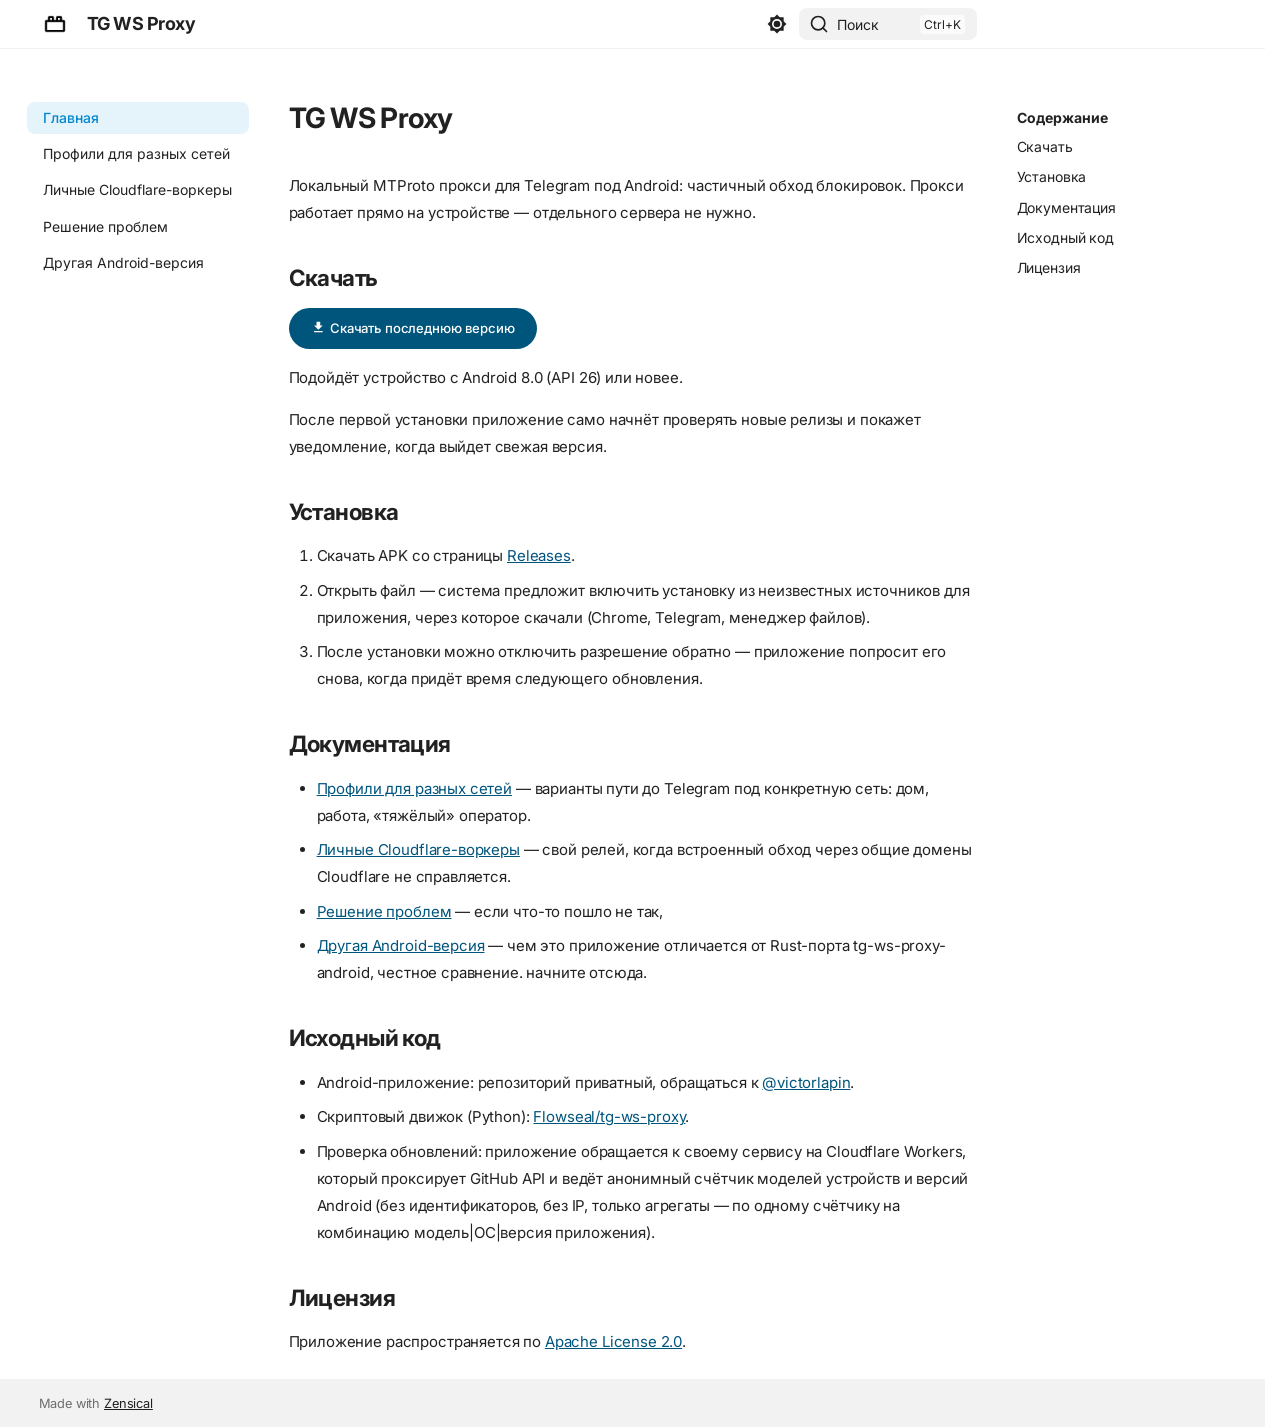
==== commit aa685829: "site: deploy @ 78b94dc8" ====
--- a/index.html
+++ b/index.html
@@ -1,3 +1,5 @@
+
+
 
 <!doctype html>
 <html lang="ru" class="no-js">
@@ -15,6 +17,7 @@
       
       
       
+      
         <link rel="next" href="./PROFILES/">
       
       
@@ -22,7 +25,7 @@
       
       
       <link rel="icon" href="./assets/icon.png">
-      <meta name="generator" content="zensical-0.1.2">
+      <meta name="generator" content="zensical-0.1.3">
     
     
       
@@ -33,12 +36,13 @@
       
         
       
-      <link rel="stylesheet" href="./assets/stylesheets/modern/main.ebb7f775.min.css">
+      <link rel="stylesheet" href="./assets/stylesheets/modern/main.e2cf241e.min.css">
       
         
           
         
         <link rel="stylesheet" href="./assets/stylesheets/modern/palette.b60ce83d.min.css">
+      
       
       
 
@@ -552,9 +556,9 @@
 
 
 <h1 id="tg-ws-proxy">TG WS Proxy</h1>
-<p>Локальный прокси для Telegram под Android: маскировка трафика через
-FakeTLS и обход блокировок через Cloudflare. Прокси работает прямо на
-устройстве — отдельного сервера не нужно.</p>
+<p>Локальный MTProto прокси для Telegram под Android: частичный обход
+блокировок. Прокси работает прямо на устройстве — отдельного сервера
+не нужно.</p>
 <h2 id="_1">Скачать</h2>
 <p><a class="md-button md-button--primary" href="https://github.com/victorlapin/tg-proxy-releases/releases/latest"><span class="twemoji"><svg xmlns="http://www.w3.org/2000/svg" viewBox="0 0 24 24"><path d="M5 20h14v-2H5m14-9h-4V3H9v6H5l7 7z"/></svg></span> Скачать последнюю версию</a></p>
 <p>Подойдёт устройство с Android 8.0 (API 26) или новее.</p>
@@ -657,7 +661,8 @@
       <script id="__config" type="application/json">{"annotate":null,"base":".","features":["navigation.sections","navigation.top"],"redirect":null,"search":"./assets/javascripts/workers/search.719e0d91.min.js","tags":null,"translations":{"clipboard.copied":"Скопировано в буфер","clipboard.copy":"Копировать в буфер","clipboard.error":"Could not copy to clipboard","search.result.more.one":"Ещё 1 на этой странице","search.result.more.other":"Ещё # на этой странице","search.result.none":"Совпадений не найдено","search.result.one":"Найдено 1 совпадение","search.result.other":"Найдено совпадений: #","search.result.placeholder":"Начните печатать для поиска","search.result.term.missing":"Отсутствует","select.version":"Выберите версию"},"version":null}</script>
     
     
-      <script src="./assets/javascripts/bundle.3cb411a8.min.js"></script>
+      <script src="./assets/javascripts/bundle.9e76c64c.min.js"></script>
+      
       
         <script src="./javascripts/download.js"></script>
       
--- a/assets/stylesheets/modern/main.e2cf241e.min.css
+++ b/assets/stylesheets/modern/main.e2cf241e.min.css
@@ -0,0 +1,6 @@
+@charset "UTF-8";html{box-sizing:border-box;-webkit-text-size-adjust:none;-moz-text-size-adjust:none;text-size-adjust:none}*,:after,:before{box-sizing:inherit}@media(prefers-reduced-motion){*,:after,:before{transition:none!important}}body{margin:0;-webkit-font-smoothing:antialiased;-moz-osx-font-smoothing:grayscale;--md-text-font-family:var(--md-text-font, _),
+    -apple-system, BlinkMacSystemFont, Helvetica, Arial, sans-serif;--md-code-font-family:var(--md-code-font, _),
+    SFMono-Regular, Consolas, Menlo, monospace}.md-typeset code:not(.focus-visible),a,button,input,label{-webkit-tap-highlight-color:transparent}a{color:inherit;text-decoration:none}hr{box-sizing:initial;display:block;height:.05rem;padding:0;overflow:visible;border:0}small{font-size:80%}sub,sup{line-height:1em}img{border-style:none}table{border-spacing:0;border-collapse:initial}td,th{font-weight:400;vertical-align:top}button{padding:0;margin:0;font-family:inherit;font-size:inherit;background:#0000;border:0}input{border:0;outline:none}:root{--md-primary-fg-color:#4051b5;--md-primary-fg-color--light:#5d6cc0;--md-primary-fg-color--dark:#303fa1;--md-primary-bg-color:#fff;--md-primary-bg-color--light:#ffffffb3;--md-accent-fg-color:#526cfe;--md-accent-fg-color--transparent:#526cfe1a;--md-accent-bg-color:#fff;--md-accent-bg-color--light:#ffffffb3;--md-typeset-table-sort-icon:url("data:image/svg+xml;charset=utf-8,<svg xmlns='http://www.w3.org/2000/svg' fill='none' stroke='currentColor' stroke-linecap='round' stroke-linejoin='round' stroke-width='2' class='lucide lucide-arrow-down-up' viewBox='0 0 24 24'><path d='m3 16 4 4 4-4M7 20V4M21 8l-4-4-4 4M17 4v16'/></svg>");--md-typeset-table-sort-icon--asc:url("data:image/svg+xml;charset=utf-8,<svg xmlns='http://www.w3.org/2000/svg' fill='none' stroke='currentColor' stroke-linecap='round' stroke-linejoin='round' stroke-width='2' class='lucide lucide-arrow-down-narrow-wide' viewBox='0 0 24 24'><path d='m3 16 4 4 4-4M7 20V4M11 4h4M11 8h7M11 12h10'/></svg>");--md-typeset-table-sort-icon--desc:url("data:image/svg+xml;charset=utf-8,<svg xmlns='http://www.w3.org/2000/svg' fill='none' stroke='currentColor' stroke-linecap='round' stroke-linejoin='round' stroke-width='2' class='lucide lucide-arrow-up-narrow-wide' viewBox='0 0 24 24'><path d='m3 8 4-4 4 4M7 4v16M11 12h4M11 16h7M11 20h10'/></svg>");--md-typeset-preview-icon:url("data:image/svg+xml;charset=utf-8,<svg xmlns='http://www.w3.org/2000/svg' fill='none' stroke='currentColor' stroke-linecap='round' stroke-linejoin='round' stroke-width='2' class='lucide lucide-mouse-pointer-2' viewBox='0 0 24 24'><path d='M4.037 4.688a.495.495 0 0 1 .651-.651l16 6.5a.5.5 0 0 1-.063.947l-6.124 1.58a2 2 0 0 0-1.438 1.435l-1.579 6.126a.5.5 0 0 1-.947.063z'/></svg>")}[data-md-color-scheme=default]{color-scheme:light}[data-md-color-scheme=default] img[src$="#gh-dark-mode-only"],[data-md-color-scheme=default] img[src$="#only-dark"]{display:none}:root,[data-md-color-scheme=default]{--md-hue:225deg;--md-default-fg-color:#000000de;--md-default-fg-color--light:#0000008c;--md-default-fg-color--lighter:#00000052;--md-default-fg-color--lightest:#0000000d;--md-default-bg-color:#fff;--md-default-bg-color--light:#ffffffb3;--md-default-bg-color--lighter:#ffffff4d;--md-default-bg-color--lightest:#ffffff1f;--md-code-fg-color:#36464e;--md-code-bg-color:#f5f5f5;--md-code-bg-color--light:#f5f5f5b3;--md-code-bg-color--lighter:#f5f5f54d;--md-code-hl-color:#4287ff;--md-code-hl-color--light:#4287ff1a;--md-code-hl-number-color:#d52a2a;--md-code-hl-special-color:#db1457;--md-code-hl-function-color:#a846b9;--md-code-hl-constant-color:#6e59d9;--md-code-hl-keyword-color:#3f6ec6;--md-code-hl-string-color:#1c7d4d;--md-code-hl-name-color:var(--md-code-fg-color);--md-code-hl-operator-color:var(--md-default-fg-color--light);--md-code-hl-punctuation-color:var(--md-default-fg-color--light);--md-code-hl-comment-color:var(--md-default-fg-color--light);--md-code-hl-generic-color:var(--md-default-fg-color--light);--md-code-hl-variable-color:var(--md-default-fg-color--light);--md-typeset-color:var(--md-default-fg-color);--md-typeset-a-color:var(--md-primary-fg-color);--md-typeset-del-color:#f5503d26;--md-typeset-ins-color:#0bd57026;--md-typeset-kbd-color:#fafafa;--md-typeset-kbd-accent-color:#fff;--md-typeset-kbd-border-color:#b8b8b8;--md-typeset-mark-color:#ffff0080;--md-typeset-table-color:#0000001f;--md-typeset-table-color--light:#00000009;--md-admonition-fg-color:var(--md-default-fg-color);--md-admonition-bg-color:var(--md-default-bg-color);--md-warning-fg-color:#000000de;--md-warning-bg-color:#ff9;--md-shadow-z1:0 0.2rem 0.5rem #0000000d,
+    0 0 0.05rem #0000001a;--md-shadow-z2:0 0.2rem 0.5rem #0000001a,
+    0 0 0.05rem #00000040;--md-shadow-z3:0 0.2rem 0.5rem #0003,
+    0 0 0.05rem #00000059;--color-foreground:0 0 0;--color-background:255 255 255;--color-background-subtle:240 240 240;--color-backdrop:255 255 255}.md-icon svg{display:block;width:1.2rem;height:1.2rem;fill:currentcolor}.md-icon svg.lucide{fill:#0000;stroke:currentcolor}aside,body,input{font-family:var(--md-text-font-family);font-feature-settings:"kern","liga";color:var(--md-typeset-color)}code,kbd,pre{font-family:var(--md-code-font-family);font-feature-settings:"kern"}.md-typeset{font-size:.75rem;line-height:1.8;letter-spacing:-.01em;overflow-wrap:break-word;-webkit-print-color-adjust:exact;color-adjust:exact}@media print{.md-typeset{font-size:.68rem}.md-typeset code,.md-typeset kbd,.md-typeset pre{white-space:pre-wrap}}.md-typeset blockquote,.md-typeset dl,.md-typeset figure,.md-typeset ol,.md-typeset pre,.md-typeset ul{margin-top:1em;margin-bottom:1em}.md-typeset h1{margin:0 0 1.25em;font-size:1.875em;line-height:1.3;color:var(--md-default-fg-color)}.md-typeset h1,.md-typeset h2{font-weight:700;letter-spacing:-.025em}.md-typeset h2{margin:1.6em 0 .64em;font-size:1.5em;line-height:1.4}.md-typeset h3{margin:1.6em 0 .8em;font-size:1.25em;font-weight:700;line-height:1.5;letter-spacing:-.01em}.md-typeset h2+h3{margin-top:.8em}.md-typeset h4{margin:1em 0;font-weight:700;letter-spacing:-.01em}.md-typeset h5,.md-typeset h6{margin:1.25em 0;font-size:.8em;font-weight:700;color:var(--md-default-fg-color--light);letter-spacing:-.01em}.md-typeset h5{text-transform:uppercase}.md-typeset h5 code{text-transform:none}.md-typeset hr{display:flow-root;margin:1.5em 0;border-bottom:.05rem solid var(--md-default-fg-color--lightest)}.md-typeset a{color:var(--md-typeset-a-color);text-decoration:underline;word-break:break-word}.md-typeset a,.md-typeset a:before{transition:color 125ms}.md-typeset a:focus,.md-typeset a:hover{color:var(--md-accent-fg-color)}.md-typeset a:focus code,.md-typeset a:hover code{color:var(--md-accent-fg-color);background-color:var(--md-accent-fg-color--transparent)}.md-typeset a code{color:var(--md-typeset-a-color)}.md-typeset a.focus-visible{outline-color:var(--md-accent-fg-color);outline-offset:.2rem}.md-typeset code,.md-typeset kbd,.md-typeset pre{font-variant-ligatures:none;color:var(--md-code-fg-color);direction:ltr;transition:background-color 125ms}.md-typeset code{padding:.2em .4em;font-size:.8533333333em;word-break:break-word;background-color:var(--md-code-bg-color);border-radius:.2rem;-webkit-box-decoration-break:clone;box-decoration-break:clone;transition:color 125ms,background-color 125ms}.md-typeset code:not(.focus-visible){outline:none}.md-typeset pre{position:relative;isolation:isolate;display:flow-root;line-height:1.5}.md-typeset pre>code{display:block;padding:.8203125em 1.25em;margin:0;overflow:auto;word-break:normal;touch-action:auto;scrollbar-color:var(--md-default-fg-color--lighter) #0000;scrollbar-width:thin;border-radius:.4rem;outline-color:var(--md-accent-fg-color);box-shadow:none;-webkit-box-decoration-break:slice;box-decoration-break:slice}.md-typeset pre>code:hover{scrollbar-color:var(--md-accent-fg-color) #0000}.md-typeset pre>code::-webkit-scrollbar{width:.2rem;height:.2rem}.md-typeset pre>code::-webkit-scrollbar-thumb{background-color:var(--md-default-fg-color--lighter)}.md-typeset pre>code::-webkit-scrollbar-thumb:hover{background-color:var(--md-accent-fg-color)}.md-typeset kbd{display:inline-block;padding:0 .6666666667em;font-size:.75em;color:var(--md-default-fg-color);word-break:break-word;vertical-align:text-top;border-radius:.2rem;background-color:var(--md-default-bg-color);box-shadow:0 0 0 .05rem var(--md-typeset-kbd-border-color),0 .15rem 0 var(--md-typeset-kbd-border-color)}.md-typeset mark{color:inherit;word-break:break-word;background-color:var(--md-typeset-mark-color);-webkit-box-decoration-break:clone;box-decoration-break:clone}.md-typeset abbr{text-decoration:none;cursor:help;border-bottom:.05rem dotted var(--md-default-fg-color--light)}.md-typeset [data-preview]{position:relative}[dir=ltr] .md-typeset [data-preview]:after{margin-left:.125em}[dir=rtl] .md-typeset [data-preview]:after{margin-right:.125em}.md-typeset [data-preview]:after{display:inline-block;width:.8em;height:.8em;vertical-align:text-top;content:"";background-color:currentcolor;-webkit-mask-image:var(--md-typeset-preview-icon);mask-image:var(--md-typeset-preview-icon);-webkit-mask-repeat:no-repeat;mask-repeat:no-repeat;-webkit-mask-size:contain;mask-size:contain;transition:background-color 125ms}.md-typeset small{opacity:.75}[dir=ltr] .md-typeset sub,[dir=ltr] .md-typeset sup{margin-left:.078125em}[dir=rtl] .md-typeset sub,[dir=rtl] .md-typeset sup{margin-right:.078125em}[dir=ltr] .md-typeset blockquote{padding-left:.6rem;border-left:.2rem solid var(--md-default-fg-color--lighter)}[dir=rtl] .md-typeset blockquote{padding-right:.6rem;border-right:.2rem solid var(--md-default-fg-color--lighter)}.md-typeset blockquote{margin-left:0;margin-right:0;color:var(--md-default-fg-color--light)}.md-typeset ul{list-style-type:disc}.md-typeset ul[type]{list-style-type:revert-layer}[dir=ltr] .md-typeset ol,[dir=ltr] .md-typeset ol li ol,[dir=ltr] .md-typeset ol li ul,[dir=ltr] .md-typeset ul,[dir=ltr] .md-typeset ul li ol,[dir=ltr] .md-typeset ul li ul{margin-left:.625em}[dir=rtl] .md-typeset ol,[dir=rtl] .md-typeset ol li ol,[dir=rtl] .md-typeset ol li ul,[dir=rtl] .md-typeset ul,[dir=rtl] .md-typeset ul li ol,[dir=rtl] .md-typeset ul li ul{margin-right:.625em}.md-typeset ol,.md-typeset ul{padding:0}.md-typeset ol:not([hidden]),.md-typeset ul:not([hidden]){display:flow-root}.md-typeset ol ol,.md-typeset ul ol{list-style-type:lower-alpha}.md-typeset ol ol ol,.md-typeset ul ol ol{list-style-type:lower-roman}.md-typeset ol ol ol ol,.md-typeset ul ol ol ol{list-style-type:upper-alpha}.md-typeset ol ol ol ol ol,.md-typeset ul ol ol ol ol{list-style-type:upper-roman}.md-typeset ol[type],.md-typeset ul[type]{list-style-type:revert-layer}[dir=ltr] .md-typeset ol li,[dir=ltr] .md-typeset ul li{margin-left:1.25em}[dir=rtl] .md-typeset ol li,[dir=rtl] .md-typeset ul li{margin-right:1.25em}.md-typeset ol li,.md-typeset ul li{margin-bottom:.5em}.md-typeset ol li blockquote,.md-typeset ol li p,.md-typeset ul li blockquote,.md-typeset ul li p{margin:.5em 0}.md-typeset ol li:last-child,.md-typeset ul li:last-child{margin-bottom:0}.md-typeset ol li ol,.md-typeset ol li ul,.md-typeset ul li ol,.md-typeset ul li ul{margin-top:.5em;margin-bottom:.5em}[dir=ltr] .md-typeset dd{margin-left:1.875em}[dir=rtl] .md-typeset dd{margin-right:1.875em}.md-typeset dd{margin-top:1em;margin-bottom:1.5em}.md-typeset img,.md-typeset svg,.md-typeset video{max-width:100%;height:auto}.md-typeset img[align=left]{margin:1em 1em 1em 0}.md-typeset img[align=right]{margin:1em 0 1em 1em}.md-typeset img[align]:only-child{margin-top:0}.md-typeset figure{display:flow-root;width:fit-content;max-width:100%;margin:1em auto;text-align:center}.md-typeset figure img{display:block;margin:0 auto}.md-typeset figcaption{max-width:24rem;margin:1em auto;font-style:italic}.md-typeset iframe{max-width:100%}.md-typeset table:not([class]){display:inline-block;max-width:100%;overflow:auto;font-size:.64rem;touch-action:auto;background-color:var(--md-default-bg-color);border:.05rem solid var(--md-typeset-table-color);border-radius:.1rem}@media print{.md-typeset table:not([class]){display:table}}.md-typeset table:not([class])+*{margin-top:1.5em}.md-typeset table:not([class]) td>:first-child,.md-typeset table:not([class]) th>:first-child{margin-top:0}.md-typeset table:not([class]) td>:last-child,.md-typeset table:not([class]) th>:last-child{margin-bottom:0}.md-typeset table:not([class]) td:not([align]),.md-typeset table:not([class]) th:not([align]){text-align:left}[dir=rtl] .md-typeset table:not([class]) td:not([align]),[dir=rtl] .md-typeset table:not([class]) th:not([align]){text-align:right}.md-typeset table:not([class]) th{min-width:5rem;padding:.9375em 1.25em;font-weight:700;vertical-align:top}.md-typeset table:not([class]) td{padding:.9375em 1.25em;vertical-align:top;border-top:.05rem solid var(--md-typeset-table-color)}.md-typeset table:not([class]) tbody tr{transition:background-color 125ms}.md-typeset table:not([class]) tbody tr:hover{background-color:var(--md-typeset-table-color--light);box-shadow:0 .05rem 0 var(--md-default-bg-color) inset}.md-typeset table:not([class]) a{word-break:normal}.md-typeset table th[role=columnheader]{cursor:pointer}[dir=ltr] .md-typeset table th[role=columnheader]:after{margin-left:.5em}[dir=rtl] .md-typeset table th[role=columnheader]:after{margin-right:.5em}.md-typeset table th[role=columnheader]:after{display:inline-block;width:1.2em;height:1.2em;vertical-align:text-bottom;content:"";-webkit-mask-image:var(--md-typeset-table-sort-icon);mask-image:var(--md-typeset-table-sort-icon);-webkit-mask-repeat:no-repeat;mask-repeat:no-repeat;-webkit-mask-size:contain;mask-size:contain;transition:background-color 125ms}.md-typeset table th[role=columnheader]:hover:after{background-color:var(--md-default-fg-color--lighter)}.md-typeset table th[role=columnheader][aria-sort=ascending]:after{background-color:var(--md-default-fg-color--light);-webkit-mask-image:var(--md-typeset-table-sort-icon--asc);mask-image:var(--md-typeset-table-sort-icon--asc)}.md-typeset table th[role=columnheader][aria-sort=descending]:after{background-color:var(--md-default-fg-color--light);-webkit-mask-image:var(--md-typeset-table-sort-icon--desc);mask-image:var(--md-typeset-table-sort-icon--desc)}.md-typeset__scrollwrap{margin:1em -.8rem;overflow-x:auto;touch-action:auto}.md-typeset__table{display:inline-block;padding:0 .8rem;margin-bottom:.5em}@media print{.md-typeset__table{display:block}}html .md-typeset__table table{display:table;width:100%;margin:0;overflow:hidden}@media screen and (max-width:44.984375em){.md-content__inner>pre{margin:1em -.8rem}.md-content__inner>pre code{border-radius:0}}.md-typeset .md-author{position:relative;display:block;flex-shrink:0;width:1.6rem;height:1.6rem;overflow:hidden;border-radius:100%;transition:color 125ms,transform 125ms}.md-typeset .md-author img{display:block}.md-typeset .md-author--more{font-size:.6rem;font-weight:700;line-height:1.6rem;color:var(--md-default-fg-color--lighter);text-align:center;background:var(--md-default-fg-color--lightest)}.md-typeset .md-author--long{width:2.4rem;height:2.4rem}.md-typeset a.md-author{transform:scale(1)}.md-typeset a.md-author img{filter:grayscale(100%) opacity(75%);border-radius:100%;transition:filter 125ms}.md-typeset a.md-author:focus,.md-typeset a.md-author:hover{z-index:1;transform:scale(1.1)}.md-typeset a.md-author:focus img,.md-typeset a.md-author:hover img{filter:grayscale(0)}.md-banner{overflow:auto;color:var(--md-default-fg-color);background-color:var(--md-accent-fg-color--transparent)}@media print{.md-banner{display:none}}.md-banner--warning{color:var(--md-warning-fg-color);background-color:var(--md-warning-bg-color)}.md-banner__inner{padding:0 .8rem;margin:.6rem auto;font-size:.7rem}[dir=ltr] .md-banner__button{float:right}[dir=rtl] .md-banner__button{float:left}.md-banner__button{color:inherit;cursor:pointer;transition:opacity .25s}.no-js .md-banner__button{display:none}.md-banner__button:hover{opacity:.7}html{height:100%;overflow-x:hidden;font-size:125%;scrollbar-gutter:stable}@media screen and (min-width:100em){html{font-size:137.5%}}@media screen and (min-width:125em){html{font-size:150%}}body{position:relative;display:flex;flex-direction:column;width:100%;min-height:100%;font-size:.5rem;background-color:var(--md-default-bg-color)}@media print{body{display:block}}@media screen and (max-width:59.984375em){body[data-md-scrolllock]{position:fixed}}.md-grid{max-width:61rem;margin-left:auto;margin-right:auto}.md-container{display:flex;flex-grow:1;flex-direction:column}@media print{.md-container{display:block}}.md-main{flex-grow:1}.md-main__inner{display:flex;height:100%;margin-top:1.5rem}.md-ellipsis{overflow:hidden;text-overflow:ellipsis}.md-toggle{display:none}.md-option{position:absolute;width:0;height:0;opacity:0}.md-option:checked+label:not([hidden]){display:block}.md-option.focus-visible+label{outline-style:auto;outline-color:var(--md-accent-fg-color)}.md-skip{position:fixed;z-index:-1;padding:.3rem .5rem;margin:.5rem;font-size:.64rem;color:var(--md-default-bg-color);background-color:var(--md-default-fg-color);border-radius:.1rem;outline-color:var(--md-accent-fg-color);opacity:0;transform:translateY(.4rem)}.md-skip:focus{z-index:10;opacity:1;transition:transform .25s cubic-bezier(.4,0,.2,1),opacity 175ms 75ms;transform:translateY(0)}.md-visually-hidden{position:absolute;width:1px;height:1px;margin:-1px;overflow:hidden;clip:rect(0,0,0,0);clip-path:inset(50%);white-space:nowrap;border:0}@page{margin:25mm}:root{--md-clipboard-icon:url("data:image/svg+xml;charset=utf-8,<svg xmlns='http://www.w3.org/2000/svg' fill='none' stroke='currentColor' stroke-linecap='round' stroke-linejoin='round' stroke-width='2' class='lucide lucide-clipboard-copy' viewBox='0 0 24 24'><rect width='8' height='4' x='8' y='2' rx='1' ry='1'/><path d='M8 4H6a2 2 0 0 0-2 2v14a2 2 0 0 0 2 2h12a2 2 0 0 0 2-2v-2M16 4h2a2 2 0 0 1 2 2v4M21 14H11'/><path d='m15 10-4 4 4 4'/></svg>");--md-code-select-icon:url("data:image/svg+xml;charset=utf-8,<svg xmlns='http://www.w3.org/2000/svg' fill='none' stroke='currentColor' stroke-linecap='round' stroke-linejoin='round' stroke-width='2' class='lucide lucide-scan' viewBox='0 0 24 24'><path d='M3 7V5a2 2 0 0 1 2-2h2M17 3h2a2 2 0 0 1 2 2v2M21 17v2a2 2 0 0 1-2 2h-2M7 21H5a2 2 0 0 1-2-2v-2'/></svg>");--md-code-copy-icon:url("data:image/svg+xml;charset=utf-8,<svg xmlns='http://www.w3.org/2000/svg' fill='none' stroke='currentColor' stroke-linecap='round' stroke-linejoin='round' stroke-width='2' class='lucide lucide-clipboard-copy' viewBox='0 0 24 24'><rect width='8' height='4' x='8' y='2' rx='1' ry='1'/><path d='M8 4H6a2 2 0 0 0-2 2v14a2 2 0 0 0 2 2h12a2 2 0 0 0 2-2v-2M16 4h2a2 2 0 0 1 2 2v4M21 14H11'/><path d='m15 10-4 4 4 4'/></svg>")}.md-clipboard{z-index:1;width:1.5em;height:1.5em;color:var(--md-default-fg-color--lightest);cursor:pointer;border-radius:.1rem;outline-color:var(--md-accent-fg-color);outline-offset:.1rem;transition:color .25s}@media print{.md-clipboard{display:none}}.md-clipboard:not(.focus-visible){outline:none;-webkit-tap-highlight-color:transparent}:hover>.md-clipboard{color:var(--md-default-fg-color--light)}.md-clipboard:focus,.md-clipboard:hover{color:var(--md-accent-fg-color)}.md-clipboard:after{display:block;width:1.125em;height:1.125em;margin:0 auto;content:"";background-color:currentcolor;-webkit-mask-image:var(--md-clipboard-icon);mask-image:var(--md-clipboard-icon);-webkit-mask-repeat:no-repeat;mask-repeat:no-repeat;-webkit-mask-position:center;mask-position:center;-webkit-mask-size:contain;mask-size:contain}.md-clipboard--inline{cursor:pointer}.md-clipboard--inline code{transition:color .25s,background-color .25s}.md-clipboard--inline:focus code,.md-clipboard--inline:hover code{color:var(--md-accent-fg-color);background-color:var(--md-accent-fg-color--transparent)}.md-typeset .md-code__content{display:grid}.md-code__nav{position:absolute;top:.25em;right:.25em;z-index:1;display:flex;gap:.2rem;padding:.2rem;background-color:var(--md-code-bg-color--lighter);border-radius:.1rem;transition:background-color .25s}:hover>.md-code__nav{background-color:var(--md-code-bg-color--light)}.md-code__button{display:block;width:1.5em;height:1.5em;color:var(--md-default-fg-color--lightest);cursor:pointer;outline-color:var(--md-accent-fg-color);outline-offset:.1rem;transition:color .25s}:hover>*>.md-code__button{color:var(--md-default-fg-color--light)}.md-code__button.focus-visible,.md-code__button:hover{color:var(--md-accent-fg-color)}.md-code__button--active{color:var(--md-default-fg-color)!important}.md-code__button:after{display:block;width:1.125em;height:1.125em;margin:0 auto;content:"";background-color:currentcolor;-webkit-mask-repeat:no-repeat;mask-repeat:no-repeat;-webkit-mask-position:center;mask-position:center;-webkit-mask-size:contain;mask-size:contain}.md-code__button[data-md-type=select]:after{-webkit-mask-image:var(--md-code-select-icon);mask-image:var(--md-code-select-icon)}.md-code__button[data-md-type=copy]:after{-webkit-mask-image:var(--md-code-copy-icon);mask-image:var(--md-code-copy-icon)}@keyframes consent{0%{opacity:0;transform:translateY(100%)}to{opacity:1;transform:translateY(0)}}@keyframes overlay{0%{opacity:0}to{opacity:1}}.md-consent__overlay{position:fixed;top:0;z-index:5;width:100%;height:100%;background-color:var(--md-default-bg-color--light);-webkit-backdrop-filter:blur(.2rem);backdrop-filter:blur(.2rem);opacity:1;animation:overlay .35s both}.md-consent__inner{position:fixed;bottom:0;z-index:5;display:flex;justify-content:center;width:100%;max-height:100%;padding:0}.md-consent__form{padding-left:1.2rem;padding-right:1.2rem;margin:.4rem;overflow:auto;background-color:var(--md-default-bg-color);border:0;border-radius:.8rem;box-shadow:var(--md-shadow-z3);animation:consent .5s cubic-bezier(.1,.7,.1,1) both}.md-consent__settings{display:none;margin:1em 0}input:checked+.md-consent__settings{display:block}.md-consent__controls{margin-bottom:.8rem;line-height:1.2}.md-typeset .md-consent__controls .md-button{display:inline}@media screen and (max-width:44.984375em){.md-typeset .md-consent__controls .md-button{display:block;width:100%;margin-top:.4rem;text-align:center}}.md-consent label{cursor:pointer}.md-content{flex-grow:1;min-width:0}.md-content__inner{padding-top:.7rem;margin:0 .8rem 1.2rem}@media screen and (min-width:76.25em){[dir=ltr] .md-sidebar--primary:not([hidden])~.md-content>.md-content__inner,[dir=rtl] .md-sidebar--secondary:not([hidden])~.md-content>.md-content__inner{margin-left:1.2rem}[dir=ltr] .md-sidebar--secondary:not([hidden])~.md-content>.md-content__inner,[dir=rtl] .md-sidebar--primary:not([hidden])~.md-content>.md-content__inner{margin-right:1.2rem}}.md-content__inner:before{display:block;height:.4rem;content:""}.md-content__inner>:last-child{margin-bottom:0}.no-js .md-content__button[data-md-copy-url]{display:none}.md-content__button[data-md-copy-url]:disabled{cursor:wait;opacity:.5}[dir=ltr] .md-content__button{float:right;margin-left:.4rem}[dir=rtl] .md-content__button{float:left;margin-right:.4rem}.md-content__button{display:flex;padding:.3rem;margin-top:.2rem;background-color:var(--md-default-fg-color--lightest);border-radius:.4rem}@media print{.md-content__button{display:none}}.md-typeset .md-content__button{color:var(--md-default-fg-color);transition:color .25s,background-color .25s}.md-typeset .md-content__button svg{opacity:.5;transition:opacity .25s}.md-typeset .md-content__button:focus,.md-typeset .md-content__button:hover{color:var(--md-accent-fg-color);background-color:var(--md-accent-fg-color--transparent)}.md-typeset .md-content__button:focus svg,.md-typeset .md-content__button:hover svg{opacity:1}.md-content__button svg{width:.9rem;height:.9rem}[dir=rtl] .md-content__button svg{transform:scaleX(-1)}.md-content__button svg.lucide{fill:#0000;stroke:currentcolor}.md-typeset .zensical-draft-marker{display:table;padding:.2rem .6rem;margin-bottom:.8rem;font-size:.6rem;font-weight:700;line-height:1.5;letter-spacing:.05em;color:#fff;background-color:#c62828;border-radius:49.95rem}[dir=ltr] .md-dialog{right:.8rem}[dir=rtl] .md-dialog{left:.8rem}.md-dialog{position:fixed;bottom:.8rem;z-index:4;min-width:11.1rem;padding:.4rem 1.2rem;pointer-events:none;background-color:var(--md-accent-fg-color);border-radius:1.2rem;box-shadow:var(--md-shadow-z3);opacity:0;transition:transform 0s .4s,opacity .4s;transform:translateY(100%)}@media print{.md-dialog{display:none}}.md-dialog--active{pointer-events:auto;opacity:1;transition:transform .4s cubic-bezier(.075,.85,.175,1),opacity .4s;transform:translateY(0)}.md-dialog__inner{font-size:.7rem;color:var(--md-default-bg-color)}.md-feedback{margin:2em 0 1em;text-align:center}.md-feedback fieldset{padding:0;margin:0;border:none}.md-feedback__title{margin:1em auto;font-weight:700}.md-feedback__inner{position:relative}.md-feedback__list{position:relative;display:flex;flex-wrap:wrap;place-content:baseline center}.md-feedback__list:hover .md-icon:not(:disabled){color:var(--md-default-fg-color--lighter)}:disabled .md-feedback__list{min-height:1.8rem}.md-feedback__icon{flex-shrink:0;margin:0 .1rem;color:var(--md-default-fg-color--light);cursor:pointer;transition:color 125ms}.md-feedback__icon:not(:disabled).md-icon:hover{color:var(--md-accent-fg-color)}.md-feedback__icon:disabled{color:var(--md-default-fg-color--lightest);pointer-events:none}.md-feedback__note{position:relative;opacity:0;transition:transform .4s cubic-bezier(.1,.7,.1,1),opacity .15s;transform:translateY(.4rem)}.md-feedback__note>*{max-width:16rem;margin:0 auto}:disabled .md-feedback__note{opacity:1;transform:translateY(0)}@media print{.md-feedback,.md-footer{display:none}}.md-footer{color:var(--md-default-fg-color);background-color:var(--md-default-bg-color);border-top:.05rem solid var(--md-default-fg-color--lightest)}.md-footer__inner{justify-content:space-between;padding:.2rem;overflow:auto}.md-footer__inner:not([hidden]){display:flex}.md-footer__link{display:flex;flex-grow:.01;align-items:end;max-width:100%;margin-top:1rem;margin-bottom:.4rem;overflow:hidden;outline-color:var(--md-accent-fg-color);transition:opacity .25s}.md-footer__link:focus,.md-footer__link:hover{opacity:.7}[dir=rtl] .md-footer__link svg{transform:scaleX(-1)}@media screen and (max-width:44.984375em){.md-footer__link--prev{flex-shrink:0}.md-footer__link--prev .md-footer__title{display:none}}[dir=ltr] .md-footer__link--next{margin-left:auto}.md-footer__link--next{text-align:right}[dir=rtl] .md-footer__link--next{margin-right:auto;text-align:left}.md-footer__title{flex-grow:1;max-width:calc(100% - 2.4rem);padding:0 1rem;margin-bottom:.7rem;font-size:.8rem;white-space:nowrap}.md-footer__button{padding:.4rem;margin:.2rem}.md-footer__direction{font-size:.6rem;opacity:.7}.md-footer-meta,.md-typeset .md-button{background-color:var(--md-default-fg-color--lightest)}.md-footer-meta__inner{display:flex;flex-wrap:wrap;justify-content:space-between;padding:.2rem}html .md-footer-meta.md-typeset a:not(:focus,:hover){color:var(--md-default-fg-color)}.md-copyright{width:100%;padding:.4rem 0;margin:auto .6rem;font-size:.64rem;color:var(--md-default-fg-color--light)}.md-copyright__highlight{color:var(--md-default-fg-color)}.md-social{display:inline-flex;gap:.2rem;padding:.2rem 0 .6rem;margin:0 .4rem}@media screen and (min-width:45em){.md-copyright{width:auto}.md-social{padding:.6rem 0}}.md-social__link{display:inline-block;width:1.6rem;height:1.6rem;text-align:center}.md-social__link:before{line-height:1.9}.md-social__link svg{max-height:.8rem;vertical-align:-25%;fill:currentcolor}.md-social__link svg.lucide{fill:#0000;stroke:currentcolor}.md-typeset .md-button{display:inline-block;padding:.625em 2em;font-size:.875em;font-weight:700;color:var(--md-default-fg-color--light);text-decoration:none;cursor:pointer;border-radius:1.2rem;transition:color 125ms,background-color 125ms,opacity 125ms}.md-typeset .md-button.focus-visible{outline-offset:0}.md-typeset .md-button:focus,.md-typeset .md-button:hover{color:var(--md-default-fg-color--light);opacity:.8}.md-typeset .md-button--primary{color:var(--md-primary-bg-color);background-color:var(--md-primary-fg-color)}.md-typeset .md-button--primary:focus,.md-typeset .md-button--primary:hover{color:var(--md-primary-bg-color);opacity:.8}[dir=ltr] .md-typeset .md-input,[dir=rtl] .md-typeset .md-input{border-top-left-radius:.1rem}[dir=ltr] .md-typeset .md-input,[dir=rtl] .md-typeset .md-input{border-top-right-radius:.1rem}.md-typeset .md-input{height:1.8rem;padding:0 .6rem;font-size:.8rem;border-bottom:.1rem solid var(--md-default-fg-color--lighter);box-shadow:var(--md-shadow-z1);transition:border .25s,box-shadow .25s}.md-typeset .md-input:focus,.md-typeset .md-input:hover{border-bottom-color:var(--md-accent-fg-color);box-shadow:var(--md-shadow-z2)}.md-typeset .md-input--stretch{width:100%}.md-header{position:sticky;left:0;right:0;top:0;z-index:4;display:block;color:var(--md-default-fg-color);background-color:var(--md-default-bg-color--light);-webkit-backdrop-filter:blur(.4rem);backdrop-filter:blur(.4rem)}@media print{.md-header{display:none}}.md-header[hidden]{transition:transform .25s cubic-bezier(.8,0,.6,1);transform:translateY(-100%)}.md-header--shadow{box-shadow:0 .05rem 0 var(--md-default-fg-color--lightest);transition:transform .25s cubic-bezier(.1,.7,.1,1)}.md-header__inner{display:flex;align-items:center;padding:0 .4rem}.md-header__button{position:relative;z-index:1;padding:.4rem;margin:.2rem;color:currentcolor;vertical-align:middle;cursor:pointer;outline-color:var(--md-accent-fg-color);transition:opacity .25s}.md-header__button:hover{opacity:.7}.md-header__button:not([hidden]){display:inline-block}.md-header__button:not(.focus-visible){outline:none;-webkit-tap-highlight-color:transparent}.md-header__button.md-logo{padding:.4rem;margin:.2rem}@media screen and (max-width:76.234375em){.md-header__button.md-logo{display:none}}.md-header__button.md-logo img,.md-header__button.md-logo svg{display:block;width:auto;height:1.2rem;fill:currentcolor}.md-header__button.md-logo img.lucide,.md-header__button.md-logo svg.lucide{fill:#0000;stroke:currentcolor}@media screen and (min-width:60em){.md-header__button[for=__search]{display:none}}.no-js .md-header__button[for=__search]{display:none}[dir=rtl] .md-header__button[for=__search] svg{transform:scaleX(-1)}@media screen and (min-width:76.25em){.md-header__button[for=__drawer]{display:none}}.md-header__topic{position:absolute;display:flex;max-width:100%;white-space:nowrap;transition:transform .4s cubic-bezier(.1,.7,.1,1),opacity .15s}.md-header__topic+.md-header__topic{z-index:-1;pointer-events:none;opacity:0;transition:transform .4s cubic-bezier(1,.7,.1,.1),opacity .15s;transform:translateX(1.25rem)}[dir=rtl] .md-header__topic+.md-header__topic{transform:translateX(-1.25rem)}.md-draft,.md-header__topic:first-child{font-weight:700}.md-header__title{flex-grow:1;height:2.4rem;margin-left:.4rem;margin-right:.4rem;font-size:.9rem;line-height:2.4rem;letter-spacing:-.025em}.md-header__title--active .md-header__topic{z-index:-1;pointer-events:none;opacity:0;transition:transform .4s cubic-bezier(1,.7,.1,.1),opacity .15s;transform:translateX(-1.25rem)}[dir=rtl] .md-header__title--active .md-header__topic{transform:translateX(1.25rem)}.md-header__title--active .md-header__topic+.md-header__topic{z-index:0;pointer-events:auto;opacity:1;transition:transform .4s cubic-bezier(.1,.7,.1,1),opacity .15s;transform:translateX(0)}.md-header__title>.md-header__ellipsis{position:relative;width:100%;height:100%}.md-header__option{display:flex;flex-shrink:0;max-width:100%;white-space:nowrap}.md-header__option>input{bottom:0}.md-header__source{display:none}@media screen and (min-width:60em){[dir=ltr] .md-header__source{margin-left:1rem}[dir=rtl] .md-header__source{margin-right:1rem}.md-header__source{display:block;width:11.5rem;max-width:11.5rem}}@media screen and (min-width:76.25em){[dir=ltr] .md-header__source{margin-left:1.4rem}[dir=rtl] .md-header__source{margin-right:1.4rem}}.md-header .md-icon svg{width:1rem;height:1rem}.md-meta{font-size:.7rem;line-height:1.3;color:var(--md-default-fg-color--light)}.md-meta__list{display:inline-flex;flex-wrap:wrap;padding:0;margin:0;list-style:none}.md-meta__item:not(:last-child):after{margin-left:.2rem;margin-right:.2rem;content:"·"}.md-meta__link{color:var(--md-typeset-a-color)}.md-meta__link:focus,.md-meta__link:hover{color:var(--md-accent-fg-color)}.md-draft{display:inline-block;padding-left:.5714285714em;padding-right:.5714285714em;color:#fff;background-color:#ff1744;border-radius:.125em}:root{--md-nav-icon--next:url("data:image/svg+xml;charset=utf-8,<svg xmlns='http://www.w3.org/2000/svg' fill='none' stroke='currentColor' stroke-linecap='round' stroke-linejoin='round' stroke-width='2' class='lucide lucide-chevron-right' viewBox='0 0 24 24'><path d='m9 18 6-6-6-6'/></svg>");--md-path-icon:url("data:image/svg+xml;charset=utf-8,<svg xmlns='http://www.w3.org/2000/svg' fill='none' stroke='currentColor' stroke-linecap='round' stroke-linejoin='round' stroke-width='2' class='lucide lucide-chevron-right' viewBox='0 0 24 24'><path d='m9 18 6-6-6-6'/></svg>");--md-post-pin-icon:url("data:image/svg+xml;charset=utf-8,<svg xmlns='http://www.w3.org/2000/svg' fill='none' stroke='currentColor' stroke-linecap='round' stroke-linejoin='round' stroke-width='2' class='lucide lucide-pin' viewBox='0 0 24 24'><path d='M12 17v5M9 10.76a2 2 0 0 1-1.11 1.79l-1.78.9A2 2 0 0 0 5 15.24V16a1 1 0 0 0 1 1h12a1 1 0 0 0 1-1v-.76a2 2 0 0 0-1.11-1.79l-1.78-.9A2 2 0 0 1 15 10.76V7a1 1 0 0 1 1-1 2 2 0 0 0 0-4H8a2 2 0 0 0 0 4 1 1 0 0 1 1 1z'/></svg>");--md-progress-value:0;--md-progress-delay:400ms;--md-search-icon:url("data:image/svg+xml;charset=utf-8,<svg xmlns='http://www.w3.org/2000/svg' fill='none' stroke='currentColor' stroke-linecap='round' stroke-linejoin='round' stroke-width='2' class='lucide lucide-search' viewBox='0 0 24 24'><path d='m21 21-4.34-4.34'/><circle cx='11' cy='11' r='8'/></svg>");--md-toc-icon:url("data:image/svg+xml;charset=utf-8,<svg xmlns='http://www.w3.org/2000/svg' fill='none' stroke='currentColor' stroke-linecap='round' stroke-linejoin='round' stroke-width='2' class='lucide lucide-text-align-start' viewBox='0 0 24 24'><path d='M21 5H3M15 12H3M17 19H3'/></svg>")}.md-nav{font-size:.7rem;line-height:1.3;transition:max-height .25s cubic-bezier(.86,0,.07,1)}.md-nav .md-nav__title{display:none}.md-nav__list{display:flex;flex-direction:column;gap:.2rem;padding:0;margin:0;list-style:none}[dir=ltr] .md-nav__list .md-nav__list{margin-left:.6rem}[dir=rtl] .md-nav__list .md-nav__list{margin-right:.6rem}.md-nav__item--nested .md-nav__list:after,.md-nav__item--nested .md-nav__list:before{display:block;height:0;content:" "}.md-nav__link{display:flex;gap:.6rem;align-items:flex-start;padding:.35rem .8rem;margin-left:.2rem;margin-right:.2rem;cursor:pointer;border-radius:.4rem;transition:color .25s,background-color .25s}.md-nav__link .md-nav__link{margin:0}.md-nav__link--passed,.md-nav__link--passed code{color:var(--md-default-fg-color--light)}.md-nav__item .md-nav__link--active{font-weight:500}.md-nav--primary .md-nav__item .md-nav__link--active{color:var(--md-accent-fg-color);background:var(--md-accent-fg-color--transparent)}.md-nav__item .md-nav__link--active,.md-nav__item .md-nav__link--active code{color:var(--md-typeset-a-color)}.md-nav__item .md-nav__link--active code svg,.md-nav__item .md-nav__link--active svg{opacity:1}[dir=ltr] .md-nav__item--nested>.md-nav__link:not(.md-nav__container){padding-right:.35rem}[dir=rtl] .md-nav__item--nested>.md-nav__link:not(.md-nav__container){padding-left:.35rem}.md-nav__link .md-ellipsis{position:relative;flex-grow:1}.md-nav__link .md-ellipsis code{word-break:normal}.md-nav__link .md-typeset{font-size:.7rem;line-height:1.3;overflow-wrap:normal}.md-nav__link svg{position:relative;flex-shrink:0;width:1.3em;height:1.3em;opacity:.5;fill:currentcolor}.md-nav__link svg.lucide{fill:#0000;stroke:currentcolor}.md-nav--primary .md-nav__link[for]:focus:not(.md-nav__link--active),.md-nav--primary .md-nav__link[for]:hover:not(.md-nav__link--active),.md-nav--primary .md-nav__link[href]:focus:not(.md-nav__link--active),.md-nav--primary .md-nav__link[href]:hover:not(.md-nav__link--active){color:var(--md-default-fg-color);background-color:var(--md-default-fg-color--lightest)}.md-nav--secondary .md-nav__link{padding:.35rem .8rem;margin-left:.2rem;margin-right:.2rem;overflow-wrap:normal}.md-nav--secondary .md-nav__link[for]:focus,.md-nav--secondary .md-nav__link[for]:hover,.md-nav--secondary .md-nav__link[href]:focus,.md-nav--secondary .md-nav__link[href]:hover{color:var(--md-accent-fg-color);background-color:initial}.md-nav__link.focus-visible,.md-pagination__link.focus-visible{outline-color:var(--md-accent-fg-color)}.md-nav--primary .md-nav__link[for=__toc],.md-nav--primary .md-nav__link[for=__toc]~.md-nav{display:none}.md-nav__icon{width:.9rem;height:.9rem;font-size:.9rem}[dir=rtl] .md-nav__icon:after{transform:rotate(180deg)}.md-nav__item--nested .md-nav__icon:after{display:block;width:100%;height:100%;content:"";background-color:currentcolor;-webkit-mask-image:var(--md-nav-icon--next);mask-image:var(--md-nav-icon--next);-webkit-mask-repeat:no-repeat;mask-repeat:no-repeat;-webkit-mask-position:center;mask-position:center;-webkit-mask-size:contain;mask-size:contain;transition:transform .25s}@media screen and (min-width:76.25em){.md-nav__item--nested.md-nav__item--section>.md-nav__link .md-nav__icon:after,.md-nav__item--section>.md-nav__container>:nth-child(2){display:none}}.md-nav__item--nested .md-nav__toggle:checked~.md-nav__link .md-nav__icon:after,.md-nav__item--nested .md-toggle--indeterminate~.md-nav__link .md-nav__icon:after{transform:rotate(90deg)}.md-nav__container{gap:.2rem;padding:0;background:#0000}.md-nav__container>:first-child{flex-grow:1;min-width:0}.md-nav__container>:nth-child(2){padding:.35rem}.md-nav__container__icon,.md-sidebar{flex-shrink:0}.md-nav__toggle~.md-nav{display:grid;grid-template-rows:minmax(.005rem,0fr);visibility:collapse;opacity:0;transition:grid-template-rows .25s cubic-bezier(.86,0,.07,1),opacity .25s,visibility 0s .25s}.md-nav__toggle~.md-nav>.md-nav__list{overflow:hidden}.md-nav__toggle.md-toggle--indeterminate~.md-nav,.md-nav__toggle:checked~.md-nav{grid-template-rows:minmax(.4rem,1fr);visibility:visible;opacity:1;transition:grid-template-rows .25s cubic-bezier(.86,0,.07,1),opacity .15s .1s,visibility}.md-nav__toggle.md-toggle--indeterminate~.md-nav{transition:none}.md-nav--secondary{margin-top:.1rem;margin-bottom:.1rem}.md-nav--secondary .md-nav{margin-top:.2rem}.md-nav--secondary .md-nav__title{position:sticky;top:0;z-index:1;display:flex;padding:.35rem .6rem;margin-left:.2rem;margin-right:.2rem;font-weight:700;background:var(--md-default-bg-color)}.md-nav--secondary .md-nav__title .md-nav__icon{display:none}.md-nav--secondary .md-nav__link{padding:.2rem .6rem}@media screen and (max-width:76.234375em){.md-nav--primary{margin-left:.2rem;margin-right:.2rem;margin-bottom:.4rem}.md-nav .md-nav__title[for=__drawer]{display:flex;gap:.4rem;align-items:center;padding:.8rem;font-size:.8rem;font-weight:700;border-bottom:.05rem solid var(--md-default-fg-color-lightest)}.md-nav .md-nav__title[for=__drawer] .md-logo{width:1.6rem;height:1.6rem}.md-nav .md-nav__title[for=__drawer] .md-logo img,.md-nav .md-nav__title[for=__drawer] .md-logo svg{display:block;width:auto;max-width:100%;height:100%;object-fit:contain;fill:currentcolor}.md-nav .md-nav__title[for=__drawer] .md-logo img.lucide,.md-nav .md-nav__title[for=__drawer] .md-logo svg.lucide{fill:#0000;stroke:currentcolor}}.md-nav__source{border-radius:.4rem;border:.05rem solid var(--md-default-fg-color--lightest);margin:.2rem .2rem .6rem;transition:background-color .25s,border-color .25s}.md-nav__source:focus,.md-nav__source:hover{background-color:var(--md-default-fg-color--lightest);border-color:#0000}[dir=ltr] .md-nav--integrated>.md-nav__list>.md-nav__item--active .md-nav--secondary{margin-left:1.1rem;border-left:.05rem solid var(--md-default-fg-color--lightest)}[dir=rtl] .md-nav--integrated>.md-nav__list>.md-nav__item--active .md-nav--secondary{margin-right:1.1rem;border-right:.05rem solid var(--md-default-fg-color--lightest)}.md-nav--integrated>.md-nav__list>.md-nav__item--active .md-nav--secondary{display:block;margin-top:.5em;margin-bottom:.5em;visibility:visible;opacity:1}.md-nav--integrated>.md-nav__list>.md-nav__item--active .md-nav--secondary .md-nav__link{background:#0000}.md-nav--integrated>.md-nav__list>.md-nav__item--active .md-nav--secondary .md-nav__link--active{font-weight:500}.md-nav--integrated>.md-nav__list>.md-nav__item--active .md-nav--secondary .md-nav__link:focus,.md-nav--integrated>.md-nav__list>.md-nav__item--active .md-nav--secondary .md-nav__link:hover{color:var(--md-accent-fg-color)}.md-nav--integrated>.md-nav__list>.md-nav__item--active .md-nav--secondary>.md-nav__list{padding-bottom:0;margin-left:0;overflow:visible}.md-nav--integrated>.md-nav__list>.md-nav__item--active .md-nav--secondary>.md-nav__title{display:none}@media screen and (min-width:76.25em){.md-nav--primary{margin-top:.1rem;margin-bottom:.1rem}.md-nav__source{display:none}[dir=ltr] .md-nav__list .md-nav__item--section>.md-nav>.md-nav__list{margin-left:0}[dir=rtl] .md-nav__list .md-nav__item--section>.md-nav>.md-nav__list{margin-right:0}.md-nav__item--section>.md-nav__link,.md-nav__item--section>.md-nav__link--active,.md-nav__item--section>.md-nav__link>.md-nav__link--active{font-weight:700}.md-nav__item--section{margin-top:.4rem}.md-nav--lifted,.md-nav__item--section:first-child{margin-top:0}.md-nav__item--section:last-child{margin-bottom:0}.md-nav__item--section>.md-nav__link:not(.md-nav__container){pointer-events:none}.md-nav__item--section>.md-nav{display:block;visibility:visible;opacity:1}.md-nav__item--section>.md-nav>.md-nav__list>.md-nav__item{padding:0}.md-nav--lifted>.md-nav__list>.md-nav__item{display:none}.md-nav--lifted>.md-nav__list>.md-nav__item--active{display:block}.md-nav--lifted>.md-nav__list>.md-nav__item--active>.md-nav{margin-top:.1rem}.md-nav--lifted>.md-nav__list>.md-nav__item--active>.md-nav>.md-nav__list:before,.md-nav--lifted>.md-nav__list>.md-nav__item--active>.md-nav__link{display:none}.md-nav--lifted>.md-nav__list>.md-nav__item--active.md-nav__item--section{margin:0}.md-nav--lifted .md-nav[data-md-level="1"]{grid-template-rows:minmax(.4rem,1fr);visibility:visible;opacity:1}.md-sidebar--post .md-post__back .md-nav__title{display:block}}.md-pagination{gap:.4rem;font-size:.8rem;font-weight:700}.md-pagination,.md-pagination>*{display:flex;align-items:center;justify-content:center}.md-pagination>*{min-width:1.8rem;height:1.8rem;text-align:center;border-radius:.2rem}.md-pagination__current{color:var(--md-default-fg-color--light);background-color:var(--md-default-fg-color--lightest)}.md-pagination__link{transition:color 125ms,background-color 125ms}.md-pagination__link:focus,.md-pagination__link:hover{color:var(--md-accent-fg-color);background-color:var(--md-accent-fg-color--transparent)}.md-pagination__link:focus svg,.md-pagination__link:hover svg{color:var(--md-accent-fg-color)}.md-pagination__link.focus-visible{outline-offset:.2rem}.md-pagination__link svg{display:block;width:1.2rem;max-height:100%;color:var(--md-default-fg-color--lighter);fill:currentcolor}.md-path{padding-top:1.2rem;margin:.4rem .8rem 0;overflow:auto;font-size:.7rem}.md-path:not([hidden]){display:block}@media screen and (min-width:76.25em){.md-path{margin:.4rem 1.2rem 0}}.md-path__list{display:flex;gap:.2rem;align-items:center;padding:0;margin:0;list-style:none}.md-path__item:not(:first-child){display:inline-flex;gap:.2rem;align-items:center;white-space:nowrap}.md-path__item:not(:first-child):before{display:inline;width:.6rem;height:.6rem;content:"";background-color:var(--md-default-fg-color--lighter);-webkit-mask-image:var(--md-path-icon);mask-image:var(--md-path-icon)}.md-path__link{display:flex;align-items:center;color:var(--md-default-fg-color--light);transition:color .25s}.md-path__link:focus,.md-path__link:hover,.md-post .md-post__meta a:focus,.md-post .md-post__meta a:hover{color:var(--md-accent-fg-color)}.md-post__back{padding-bottom:1.2rem;margin-bottom:1.2rem;border-bottom:.05rem solid var(--md-default-fg-color--lightest)}@media screen and (max-width:76.234375em){.md-post__back{display:none}}[dir=rtl] .md-post__back svg{transform:scaleX(-1)}.md-post__authors{display:flex;flex-direction:column;gap:.6rem;margin:0 1rem 1.2rem}.md-post .md-post__meta a{transition:color 125ms}.md-post__title{padding:.5rem 1rem;font-weight:700;color:var(--md-default-fg-color--light)}.md-post--excerpt{margin-bottom:3.2rem}.md-post--excerpt .md-post__header{display:flex;gap:.6rem;align-items:center;min-height:1.6rem}.md-post--excerpt .md-post__authors{display:inline-flex;flex-direction:row;gap:.2rem;align-items:center;min-height:2.4rem;margin:0}[dir=ltr] .md-post--excerpt .md-post__meta .md-meta__list{margin-right:.4rem}[dir=rtl] .md-post--excerpt .md-post__meta .md-meta__list{margin-left:.4rem}.md-post--excerpt .md-post__content>:first-child{--md-scroll-margin:6rem;margin-top:0}.md-post--excerpt .md-post__content>:first-child>.toclink{text-decoration:none}.md-post>.md-nav--secondary{margin:1em 0}.md-pin{padding:.2rem;margin-top:-.05rem;background:var(--md-default-fg-color--lightest);border-radius:1rem}.md-pin:after{display:block;width:.6rem;height:.6rem;margin:0 auto;content:"";background-color:currentcolor;-webkit-mask-image:var(--md-post-pin-icon);mask-image:var(--md-post-pin-icon);-webkit-mask-repeat:no-repeat;mask-repeat:no-repeat;-webkit-mask-position:center;mask-position:center;-webkit-mask-size:contain;mask-size:contain}.md-profile{display:flex;gap:.6rem;align-items:center;width:100%;font-size:.7rem;line-height:1.4}.md-profile__description{flex-grow:1}.md-content--post{display:flex}.md-content--post>.md-content__inner{flex-grow:1;min-width:0}@media screen and (min-width:76.25em){[dir=ltr] .md-content--post>.md-content__inner{margin-left:1.2rem}[dir=rtl] .md-content--post>.md-content__inner{margin-right:1.2rem}}.md-sidebar.md-sidebar--post .md-post__back{padding-bottom:1rem;margin-bottom:1.5rem}.md-sidebar.md-sidebar--post .md-post__back .md-nav__link{padding-left:0;padding-right:0;margin-left:0;margin-right:0}.md-sidebar.md-sidebar--post .md-post__authors{margin:0 0 1.7rem}.md-sidebar.md-sidebar--post .md-post__title{padding:0;margin-bottom:.6rem;font-size:.6rem;letter-spacing:.06em;text-transform:uppercase}.md-sidebar.md-sidebar--post .md-post__meta .md-nav__link{padding:.2rem 0;margin-left:0;margin-right:0}.md-sidebar.md-sidebar--post .md-post__meta .md-nav__link:not([href],[for]){cursor:default}.md-sidebar.md-sidebar--post .md-post__meta+.md-post__meta{padding-top:1.4rem;margin-top:1.4rem;border-top:.05rem solid var(--md-default-fg-color--lightest)}.md-sidebar.md-sidebar--post .md-nav__link[for]:focus,.md-sidebar.md-sidebar--post .md-nav__link[for]:hover,.md-sidebar.md-sidebar--post .md-nav__link[href]:focus,.md-sidebar.md-sidebar--post .md-nav__link[href]:hover{color:var(--md-accent-fg-color);background-color:initial}@media screen and (min-width:76.25em){[dir=ltr] .md-sidebar.md-sidebar--post .md-post__back .md-nav__link,[dir=ltr] .md-sidebar.md-sidebar--post .md-post__meta .md-nav__link,[dir=ltr] .md-sidebar.md-sidebar--post .md-post__title{padding-left:1rem}[dir=rtl] .md-sidebar.md-sidebar--post .md-post__back .md-nav__link,[dir=rtl] .md-sidebar.md-sidebar--post .md-post__meta .md-nav__link,[dir=rtl] .md-sidebar.md-sidebar--post .md-post__title{padding-right:1rem}[dir=ltr] .md-sidebar.md-sidebar--post .md-post__authors{margin-left:1rem}[dir=rtl] .md-sidebar.md-sidebar--post .md-post__authors{margin-right:1rem}}@media screen and (max-width:76.234375em){.md-content--post{flex-flow:column-reverse}.md-sidebar.md-sidebar--post{position:static;width:100%;padding:0}.md-sidebar.md-sidebar--post .md-sidebar__scrollwrap{overflow:visible}.md-sidebar.md-sidebar--post .md-sidebar__inner{padding:0}.md-sidebar.md-sidebar--post .md-post__meta{margin-left:.6rem;margin-right:.6rem}.md-sidebar.md-sidebar--post .md-nav__item{display:inline;border:none}.md-sidebar.md-sidebar--post .md-nav__list{display:inline-flex;flex-wrap:wrap;gap:.6rem;padding-top:.6rem;padding-bottom:.6rem}.md-sidebar.md-sidebar--post .md-nav__link{padding:0}.md-sidebar.md-sidebar--post .md-nav{position:static;height:auto;margin-bottom:0}}@media screen and (min-width:45em) and (max-width:76.234375em){.md-sidebar.md-sidebar--post .md-nav--primary{display:grid;gap:1.4rem;align-items:start;padding:0 .8rem 1.2rem;margin:0}.md-sidebar.md-sidebar--post .md-post__authors{margin:0}.md-sidebar.md-sidebar--post .md-post__meta{display:block;padding:0;margin:0}.md-sidebar.md-sidebar--post .md-post__meta>.md-nav__item{display:block}.md-sidebar.md-sidebar--post .md-post__meta>.md-nav__item>.md-nav>.md-nav__list{display:grid;gap:.2rem;padding:0;margin:0}.md-sidebar.md-sidebar--post .md-post__meta>.md-nav__item>.md-nav>.md-nav__list>.md-nav__item{display:block;min-width:0}.md-sidebar.md-sidebar--post .md-post__meta .md-nav__link{padding-top:.2rem;padding-bottom:.2rem}.md-sidebar.md-sidebar--post .md-post__meta+.md-post__meta{padding:0;margin:0;border:0}}@media screen and (min-width:45em) and (max-width:59.984375em){.md-sidebar.md-sidebar--post .md-nav--primary{grid-template-columns:repeat(2,minmax(0,1fr))}.md-sidebar.md-sidebar--post .md-post__authors{display:grid;grid-template-columns:repeat(auto-fit,minmax(9rem,1fr));grid-column:1/-1;gap:.8rem;padding-bottom:1.2rem;border-bottom:.05rem solid var(--md-default-fg-color--lightest)}}@media screen and (min-width:60em) and (max-width:76.234375em){.md-sidebar.md-sidebar--post .md-nav--primary{grid-template-columns:minmax(0,0.9fr) minmax(0,1.35fr) minmax(0,1fr)}}@media screen and (max-width:44.984375em){.md-sidebar.md-sidebar--post .md-post__authors{display:grid;grid-template-columns:repeat(auto-fit,minmax(4.4rem,1fr));gap:.7rem;padding-bottom:1.2rem;margin:0 .8rem 1.2rem;border-bottom:.05rem solid var(--md-default-fg-color--lightest)}.md-sidebar.md-sidebar--post .md-post__profile{flex-direction:column;gap:.45rem;align-items:center;text-align:center}[dir=ltr] .md-sidebar.md-sidebar--post .md-post__profile:only-child{text-align:left}[dir=rtl] .md-sidebar.md-sidebar--post .md-post__profile:only-child{text-align:right}.md-sidebar.md-sidebar--post .md-post__profile:only-child{flex-direction:row;justify-self:start}.md-sidebar.md-sidebar--post .md-author--long{width:2.4rem;height:2.4rem}.md-sidebar.md-sidebar--post .md-profile__description{font-size:.6rem;line-height:1.35}.md-sidebar.md-sidebar--post .md-profile__description strong{display:block;margin-bottom:.1rem;font-size:.65rem}.md-sidebar.md-sidebar--post .md-profile__description br{display:none}.md-sidebar.md-sidebar--post .md-post__meta{display:block;padding-top:0;padding-bottom:0;margin-left:.8rem;margin-right:.8rem}.md-sidebar.md-sidebar--post .md-post__meta>.md-nav__item{display:block}.md-sidebar.md-sidebar--post .md-post__meta>.md-nav__item>.md-nav>.md-nav__list{display:grid;grid-template-columns:repeat(2,minmax(0,1fr));gap:.2rem .9rem;padding-top:0;padding-bottom:0;margin:0}.md-sidebar.md-sidebar--post .md-post__meta>.md-nav__item>.md-nav>.md-nav__list>.md-nav__item{display:block;min-width:0}.md-sidebar.md-sidebar--post .md-post__meta .md-nav__link{gap:.45rem;padding-top:.25rem;padding-bottom:.25rem;font-size:.65rem}.md-sidebar.md-sidebar--post .md-post__meta .md-ellipsis{overflow:visible;text-overflow:clip;white-space:normal}.md-sidebar.md-sidebar--post .md-post__meta svg{width:.9rem;height:.9rem}.md-sidebar.md-sidebar--post .md-post__meta:first-of-type>.md-nav__item>.md-nav>.md-nav__list>.md-nav__item:has(a){grid-column:1/-1}.md-sidebar.md-sidebar--post .md-post__meta+.md-post__meta{padding-top:1.1rem;margin-top:1.1rem}.md-sidebar.md-sidebar--post .md-post__meta+.md-post__meta>.md-nav__item>.md-nav>.md-nav__list{display:flex;flex-wrap:wrap;gap:.4rem 1.1rem}}.md-progress{position:fixed;top:0;z-index:4;width:100%;height:.075rem;background:var(--md-primary-bg-color);opacity:min(clamp(0,var(--md-progress-value),1),clamp(0,100 - var(--md-progress-value),1));transition:transform .5s cubic-bezier(.19,1,.22,1),opacity .25s var(--md-progress-delay);transform:scaleX(calc(var(--md-progress-value) * 1%));transform-origin:left}.md-search{position:relative}@media screen and (min-width:45em){.md-search{padding:.2rem 0}}@media screen and (max-width:59.984375em){.md-search{display:none}}.no-js .md-search{display:none}[dir=ltr] .md-search__button{padding-left:1.9rem;padding-right:2.2rem;text-align:left}[dir=rtl] .md-search__button{padding-right:1.9rem;padding-left:2.2rem;text-align:right}.md-search__button{position:relative;color:var(--md-default-fg-color);background:var(--md-default-bg-color);font-size:.7rem;cursor:pointer}@media screen and (min-width:45em){.md-search__button{width:8.9rem;height:1.6rem;background-color:var(--md-default-fg-color--lightest);border-radius:.4rem;transition:background-color .4s,color .4s}.md-search__button:focus,.md-search__button:hover{color:var(--md-default-fg-color);background-color:var(--md-default-fg-color--lighter)}}[dir=ltr] .md-search__button:before{left:.5rem}[dir=rtl] .md-search__button:before{right:.5rem}.md-search__button:before{position:absolute;top:.3rem;width:1rem;height:1rem;content:"";background-color:var(--md-default-fg-color);-webkit-mask-image:var(--md-search-icon);mask-image:var(--md-search-icon);-webkit-mask-repeat:no-repeat;mask-repeat:no-repeat;-webkit-mask-position:center;mask-position:center;-webkit-mask-size:contain;mask-size:contain}[dir=ltr] .md-search__button:after{right:.6rem}[dir=rtl] .md-search__button:after{left:.6rem}.md-search__button:after{position:absolute;top:.35rem;display:block;padding:.1rem .2rem;font-size:.6rem;content:"Ctrl+K";background:var(--md-default-bg-color--light);border-radius:.2rem}[data-platform^=Mac] .md-search__button:after{content:"⌘K"}.md-select{position:relative;z-index:1}.md-select__inner{position:absolute;top:calc(100% - .2rem);left:50%;max-height:0;margin-top:.2rem;color:var(--md-default-fg-color);background-color:var(--md-default-bg-color);border-radius:.4rem;box-shadow:var(--md-shadow-z2);opacity:0;transition:transform .25s 375ms,opacity .25s .25s,max-height 0s .5s;transform:translate3d(-50%,.3rem,0)}@media screen and (max-width:59.984375em){.md-select__inner{left:100%;transform:translate3d(-100%,.3rem,0)}}.md-select:focus-within .md-select__inner,.md-select:hover .md-select__inner{max-height:calc(min(75vh,28rem));opacity:1;transition:transform .25s cubic-bezier(.1,.7,.1,1),opacity .25s,max-height;transform:translate3d(-50%,0,0)}.md-select__inner:after{position:absolute;top:0;left:50%;width:0;height:0;margin-top:-.2rem;margin-left:-.2rem;content:"";filter:drop-shadow(0 -1px 0 var(--md-default-fg-color--lightest));border:.2rem solid #0000;border-top:0;border-bottom-color:var(--md-default-bg-color)}@media screen and (max-width:59.984375em){.md-select:focus-within .md-select__inner,.md-select:hover .md-select__inner{transform:translate3d(-100%,0,0)}.md-select__inner:after{left:auto;right:1rem}}.md-select__list{max-height:inherit;padding:0;margin:0;overflow:auto;font-size:.8rem;list-style-type:none;border-radius:.1rem}.md-select__item{line-height:1.8rem}[dir=ltr] .md-select__link{padding-left:.6rem;padding-right:1.2rem}[dir=rtl] .md-select__link{padding-right:.6rem;padding-left:1.2rem}.md-select__link{display:block;width:100%;cursor:pointer;scroll-snap-align:start;outline:none;transition:background-color .25s,color .25s}.md-select__link:focus,.md-select__link:hover{color:var(--md-accent-fg-color)}.md-select__link:focus{background-color:var(--md-default-fg-color--lightest)}.md-sidebar{position:sticky;top:2.4rem;align-self:flex-start;width:12.1rem;padding:1.1rem 0}@media print{.md-sidebar{display:none}}@media screen and (max-width:76.234375em){[dir=ltr] .md-sidebar--primary{left:-12.1rem}[dir=rtl] .md-sidebar--primary{right:-12.1rem}.md-sidebar--primary{position:fixed;top:.4rem;z-index:5;display:block;width:12.1rem;height:calc(100% - .8rem);background-color:var(--md-default-bg-color--light);-webkit-backdrop-filter:blur(.4rem);backdrop-filter:blur(.4rem);border-radius:.8rem;transition:transform .2s cubic-bezier(.5,0,.5,0),box-shadow .2s;transform:translateX(0)}[data-md-toggle=drawer]:checked~.md-container .md-sidebar--primary{box-shadow:var(--md-shadow-z3);transition:transform .25s cubic-bezier(.7,.7,.1,1),box-shadow .25s;transform:translateX(12.5rem)}[dir=rtl] [data-md-toggle=drawer]:checked~.md-container .md-sidebar--primary{transform:translateX(-12.5rem)}.md-sidebar--primary .md-sidebar__scrollwrap{position:absolute;top:0;right:0;bottom:0;left:0;margin:0;overscroll-behavior-y:contain}}@media screen and (min-width:76.25em){.md-sidebar{height:0}.no-js .md-sidebar{height:auto}.md-header--lifted~.md-container .md-sidebar{top:4.8rem}}.md-sidebar--secondary{order:2}@media screen and (max-width:59.984375em){.md-sidebar--secondary{position:fixed;top:auto;width:auto;right:.8rem;bottom:1.6rem;z-index:2;padding:0}.md-sidebar--secondary .md-nav--secondary{margin-top:0}.md-sidebar--secondary .md-nav__title{padding:.55rem .6rem .35rem}.md-sidebar--secondary .md-sidebar__scrollwrap{position:relative;display:flex;flex-direction:column-reverse;overflow-y:visible}.md-sidebar--secondary .md-sidebar__inner{position:absolute;right:0;bottom:2.7rem;width:11.7rem;pointer-events:none;opacity:0;max-height:50vh;transition:transform 0s .25s,opacity .25s;transform:translateY(.4rem);overflow-y:auto;background-color:var(--md-default-bg-color);box-shadow:var(--md-shadow-z2);border-radius:.4rem;padding-bottom:.4rem}.md-sidebar--secondary [type=checkbox]:checked~.md-sidebar__inner{pointer-events:auto;opacity:1;transition:transform .4s cubic-bezier(0,1,.35,1),opacity .25s,z-index;transform:translateY(0)}.md-sidebar--secondary .md-sidebar-button{display:inline-flex;gap:.4rem;padding:.5rem;font-size:.7rem;color:var(--md-default-fg-color--light);cursor:pointer;background-color:var(--md-default-bg-color--light);-webkit-backdrop-filter:blur(.4rem);backdrop-filter:blur(.4rem);border-radius:1.6rem;outline:none;box-shadow:var(--md-shadow-z2);transition:color 125ms,background-color 125ms,transform 125ms cubic-bezier(.4,0,.2,1),opacity 125ms}.md-sidebar--secondary .md-sidebar-button:after{display:block;width:.9rem;height:.9rem;content:"";background-color:currentcolor;-webkit-mask-image:var(--md-toc-icon);mask-image:var(--md-toc-icon);-webkit-mask-repeat:no-repeat;mask-repeat:no-repeat;-webkit-mask-position:center;mask-position:center;-webkit-mask-size:contain;mask-size:contain;transition:transform .25s}.md-sidebar--secondary .md-sidebar-button:focus,.md-sidebar--secondary .md-sidebar-button:hover{color:var(--md-accent-bg-color);background-color:var(--md-accent-fg-color)}.md-sidebar--secondary .md-sidebar-button__wrapper{text-align:right}}@media screen and (min-width:60em){.md-sidebar--secondary{height:0}.md-sidebar--secondary .md-sidebar-button{display:none}.no-js .md-sidebar--secondary{height:auto}.md-sidebar--secondary:not([hidden]){display:block}.md-sidebar--secondary .md-sidebar__scrollwrap{touch-action:pan-y}.md-sidebar__scrollwrap{scrollbar-gutter:stable}}.md-sidebar__scrollwrap{overflow-y:auto;backface-visibility:hidden}.md-sidebar--secondary .md-sidebar__inner,.md-sidebar__scrollwrap{scrollbar-color:var(--md-default-fg-color--lighter) #0000;scrollbar-width:thin}.md-sidebar--secondary .md-sidebar__inner::-webkit-scrollbar,.md-sidebar__scrollwrap::-webkit-scrollbar{width:.2rem;height:.2rem}.md-sidebar--secondary .md-sidebar__inner:focus-within,.md-sidebar--secondary .md-sidebar__inner:hover,.md-sidebar__scrollwrap:focus-within,.md-sidebar__scrollwrap:hover{scrollbar-color:var(--md-accent-fg-color) #0000}.md-sidebar--secondary .md-sidebar__inner:focus-within::-webkit-scrollbar-thumb,.md-sidebar--secondary .md-sidebar__inner:hover::-webkit-scrollbar-thumb,.md-sidebar__scrollwrap:focus-within::-webkit-scrollbar-thumb,.md-sidebar__scrollwrap:hover::-webkit-scrollbar-thumb{background-color:var(--md-default-fg-color--lighter)}.md-sidebar--secondary .md-sidebar__inner:focus-within::-webkit-scrollbar-thumb:hover,.md-sidebar--secondary .md-sidebar__inner:hover::-webkit-scrollbar-thumb:hover,.md-sidebar__scrollwrap:focus-within::-webkit-scrollbar-thumb:hover,.md-sidebar__scrollwrap:hover::-webkit-scrollbar-thumb:hover{background-color:var(--md-accent-fg-color)}@supports selector(::-webkit-scrollbar){.md-sidebar__scrollwrap{scrollbar-gutter:auto}[dir=ltr] .md-sidebar__inner{padding-right:calc(100% - 11.5rem)}[dir=rtl] .md-sidebar__inner{padding-left:calc(100% - 11.5rem)}@media screen and (max-width:76.234375em){[dir=ltr] .md-sidebar__inner{padding-right:0}[dir=rtl] .md-sidebar__inner{padding-left:0}}}@media screen and (max-width:76.234375em){.md-overlay{position:fixed;top:0;z-index:5;width:0;height:0;background-color:var(--md-default-bg-color--light);-webkit-backdrop-filter:blur(.2rem);backdrop-filter:blur(.2rem);opacity:0;transition:width 0s .5s,height 0s .5s,opacity .25s 125ms}[data-md-toggle=drawer]:checked~.md-overlay{width:100%;height:100%;opacity:1;transition:width,height,opacity .25s}}@keyframes facts{0%{height:0}to{height:.65rem}}@keyframes fact{0%{opacity:0;transform:translateY(100%)}50%{opacity:0}to{opacity:1;transform:translateY(0)}}:root{--md-source-forks-icon:url("data:image/svg+xml;charset=utf-8,<svg xmlns='http://www.w3.org/2000/svg' fill='none' stroke='currentColor' stroke-linecap='round' stroke-linejoin='round' stroke-width='2' class='lucide lucide-git-fork' viewBox='0 0 24 24'><circle cx='12' cy='18' r='3'/><circle cx='6' cy='6' r='3'/><circle cx='18' cy='6' r='3'/><path d='M18 9v2c0 .6-.4 1-1 1H7c-.6 0-1-.4-1-1V9M12 12v3'/></svg>");--md-source-repositories-icon:url("data:image/svg+xml;charset=utf-8,<svg xmlns='http://www.w3.org/2000/svg' fill='none' stroke='currentColor' stroke-linecap='round' stroke-linejoin='round' stroke-width='2' class='lucide lucide-book' viewBox='0 0 24 24'><path d='M4 19.5v-15A2.5 2.5 0 0 1 6.5 2H19a1 1 0 0 1 1 1v18a1 1 0 0 1-1 1H6.5a1 1 0 0 1 0-5H20'/></svg>");--md-source-stars-icon:url("data:image/svg+xml;charset=utf-8,<svg xmlns='http://www.w3.org/2000/svg' fill='none' stroke='currentColor' stroke-linecap='round' stroke-linejoin='round' stroke-width='2' class='lucide lucide-star' viewBox='0 0 24 24'><path d='M11.525 2.295a.53.53 0 0 1 .95 0l2.31 4.679a2.12 2.12 0 0 0 1.595 1.16l5.166.756a.53.53 0 0 1 .294.904l-3.736 3.638a2.12 2.12 0 0 0-.611 1.878l.882 5.14a.53.53 0 0 1-.771.56l-4.618-2.428a2.12 2.12 0 0 0-1.973 0L6.396 21.01a.53.53 0 0 1-.77-.56l.881-5.139a2.12 2.12 0 0 0-.611-1.879L2.16 9.795a.53.53 0 0 1 .294-.906l5.165-.755a2.12 2.12 0 0 0 1.597-1.16z'/></svg>");--md-source-version-icon:url("data:image/svg+xml;charset=utf-8,<svg xmlns='http://www.w3.org/2000/svg' fill='none' stroke='currentColor' stroke-linecap='round' stroke-linejoin='round' stroke-width='2' class='lucide lucide-tag' viewBox='0 0 24 24'><path d='M12.586 2.586A2 2 0 0 0 11.172 2H4a2 2 0 0 0-2 2v7.172a2 2 0 0 0 .586 1.414l8.704 8.704a2.426 2.426 0 0 0 3.42 0l6.58-6.58a2.426 2.426 0 0 0 0-3.42z'/><circle cx='7.5' cy='7.5' r='.5' fill='currentColor'/></svg>");--md-status:url("data:image/svg+xml;charset=utf-8,<svg xmlns='http://www.w3.org/2000/svg' fill='none' stroke='currentColor' stroke-linecap='round' stroke-linejoin='round' stroke-width='2' class='lucide lucide-info' viewBox='0 0 24 24'><circle cx='12' cy='12' r='10'/><path d='M12 16v-4M12 8h.01'/></svg>");--md-status--new:url("data:image/svg+xml;charset=utf-8,<svg xmlns='http://www.w3.org/2000/svg' fill='none' stroke='currentColor' stroke-linecap='round' stroke-linejoin='round' stroke-width='2' class='lucide lucide-badge-alert' viewBox='0 0 24 24'><path d='M3.85 8.62a4 4 0 0 1 4.78-4.77 4 4 0 0 1 6.74 0 4 4 0 0 1 4.78 4.78 4 4 0 0 1 0 6.74 4 4 0 0 1-4.77 4.78 4 4 0 0 1-6.75 0 4 4 0 0 1-4.78-4.77 4 4 0 0 1 0-6.76M12 8v4M12 16h.01'/></svg>");--md-status--deprecated:url("data:image/svg+xml;charset=utf-8,<svg xmlns='http://www.w3.org/2000/svg' fill='none' stroke='currentColor' stroke-linecap='round' stroke-linejoin='round' stroke-width='2' class='lucide lucide-trash' viewBox='0 0 24 24'><path d='M10 11v6M14 11v6M19 6v14a2 2 0 0 1-2 2H7a2 2 0 0 1-2-2V6M3 6h18M8 6V4a2 2 0 0 1 2-2h4a2 2 0 0 1 2 2v2'/></svg>");--md-tag-icon:url("data:image/svg+xml;charset=utf-8,<svg xmlns='http://www.w3.org/2000/svg' viewBox='0 0 24 24'><path d='m5.41 21 .71-4h-4l.35-2h4l1.06-6h-4l.35-2h4l.71-4h2l-.71 4h6l.71-4h2l-.71 4h4l-.35 2h-4l-1.06 6h4l-.35 2h-4l-.71 4h-2l.71-4h-6l-.71 4zM9.53 9l-1.06 6h6l1.06-6z'/></svg>")}.md-source{display:block;font-size:.55rem;line-height:1.2;white-space:nowrap;outline-color:var(--md-accent-fg-color);backface-visibility:hidden;transition:opacity .25s}.md-source:hover{opacity:.7}.md-source__icon{display:inline-block;width:2rem;height:2.4rem;vertical-align:middle}[dir=ltr] .md-source__icon svg{margin-left:.6rem}[dir=rtl] .md-source__icon svg{margin-right:.6rem}.md-source__icon svg{margin-top:.6rem}.md-header .md-source__icon svg{height:1.2rem;width:1.2rem}[dir=ltr] .md-source__icon+.md-source__repository{padding-left:2rem;margin-left:-2rem}[dir=rtl] .md-source__icon+.md-source__repository{padding-right:2rem;margin-right:-2rem}[dir=ltr] .md-source__repository{margin-left:.6rem}[dir=rtl] .md-source__repository{margin-right:.6rem}.md-source__repository{display:inline-block;max-width:calc(100% - 1.2rem);overflow:hidden;text-overflow:ellipsis;vertical-align:middle}.md-source__facts{display:flex;gap:.4rem;width:100%;padding:0;margin:.1rem 0 0;overflow:hidden;font-size:.55rem;list-style-type:none;opacity:.75}.md-source__repository--active .md-source__facts{animation:facts 0s ease-in}.md-source__fact{overflow:hidden;text-overflow:ellipsis}.md-source__repository--active .md-source__fact{animation:fact 0s ease-out}[dir=ltr] .md-source__fact:before{margin-right:.1rem}[dir=rtl] .md-source__fact:before{margin-left:.1rem}.md-source__fact:before{display:inline-block;width:.6rem;height:.6rem;vertical-align:text-top;content:"";background-color:currentcolor;-webkit-mask-repeat:no-repeat;mask-repeat:no-repeat;-webkit-mask-position:center;mask-position:center;-webkit-mask-size:contain;mask-size:contain}.md-source__fact:nth-child(1n+2){flex-shrink:0}.md-source__fact--version:before{-webkit-mask-image:var(--md-source-version-icon);mask-image:var(--md-source-version-icon)}.md-source__fact--stars:before{-webkit-mask-image:var(--md-source-stars-icon);mask-image:var(--md-source-stars-icon)}.md-source__fact--forks:before{-webkit-mask-image:var(--md-source-forks-icon);mask-image:var(--md-source-forks-icon)}.md-source__fact--repositories:before{-webkit-mask-image:var(--md-source-repositories-icon);mask-image:var(--md-source-repositories-icon)}.md-source-file{margin:1em 0}[dir=ltr] .md-source-file__fact{margin-right:.6rem}[dir=rtl] .md-source-file__fact{margin-left:.6rem}.md-source-file__fact{display:inline-flex;gap:.3rem;align-items:center;font-size:.68rem;color:var(--md-default-fg-color--light)}.md-source-file__fact .md-icon{flex-shrink:0;margin-bottom:.05rem}[dir=ltr] .md-source-file__fact .md-author{float:left}[dir=rtl] .md-source-file__fact .md-author{float:right}.md-source-file__fact .md-author{margin-right:.2rem}.md-source-file__fact svg{width:.9rem}.md-status:after{display:inline-block;width:1.125em;height:1.125em;vertical-align:text-bottom;content:"";background-color:var(--md-default-fg-color--light);-webkit-mask-image:var(--md-status);mask-image:var(--md-status);-webkit-mask-repeat:no-repeat;mask-repeat:no-repeat;-webkit-mask-position:center;mask-position:center;-webkit-mask-size:contain;mask-size:contain}.md-status:hover:after{background-color:currentcolor}.md-status--new:after{-webkit-mask-image:var(--md-status--new);mask-image:var(--md-status--new)}.md-status--deprecated:after{-webkit-mask-image:var(--md-status--deprecated);mask-image:var(--md-status--deprecated)}.md-tabs{z-index:2;display:block;width:100%;overflow:auto;line-height:1.3;color:var(--md-default-fg-color);box-shadow:0 -.05rem 0 inset var(--md-default-fg-color--lightest)}@media print{.md-tabs{display:none}}@media screen and (max-width:76.234375em){.md-tabs{display:none}}.md-header--lifted .md-tabs{margin-bottom:-.05rem;box-shadow:none}.md-tabs[hidden]{pointer-events:none}[dir=ltr] .md-tabs__list{margin-left:.4rem}[dir=rtl] .md-tabs__list{margin-right:.4rem}.md-tabs__list{display:flex;padding:0;margin:0;overflow:auto;white-space:nowrap;list-style:none;contain:content;scrollbar-width:none;-webkit-mask-image:linear-gradient(to right,rgb(0,0,0,var(--md-tabs-start-opacity,1)),#000 48px,#000 calc(100% - 48px),rgb(0,0,0,var(--md-tabs-end-opacity,1)));mask-image:linear-gradient(to right,rgb(0,0,0,var(--md-tabs-start-opacity,1)),#000 48px,#000 calc(100% - 48px),rgb(0,0,0,var(--md-tabs-end-opacity,1)))}.md-tabs__list::-webkit-scrollbar{display:none}[dir=rtl] .md-tabs__list{-webkit-mask-image:linear-gradient(to left,rgb(0,0,0,var(--md-tabs-start-opacity,1)),#000 48px,#000 calc(100% - 48px),rgb(0,0,0,var(--md-tabs-end-opacity,1)));mask-image:linear-gradient(to left,rgb(0,0,0,var(--md-tabs-start-opacity,1)),#000 48px,#000 calc(100% - 48px),rgb(0,0,0,var(--md-tabs-end-opacity,1)))}.md-tabs__item{height:2.4rem;padding-left:.6rem;padding-right:.6rem}.md-tabs__item--active{position:relative;font-weight:500;border-bottom:.05rem solid var(--md-default-fg-color);transition:border-bottom .25s}.md-tabs[hidden] .md-tabs__item--active{border-bottom:.05rem solid #0000}.md-tabs__item--active .md-tabs__link{color:inherit;opacity:1}.md-tabs__link{display:flex;margin-top:.8rem;font-size:.7rem;outline-color:var(--md-accent-fg-color);outline-offset:.2rem;backface-visibility:hidden;opacity:.7;transition:transform .4s cubic-bezier(.1,.7,.1,1),opacity .25s}.md-tabs__link:focus,.md-tabs__link:hover{color:inherit;opacity:1}[dir=ltr] .md-tabs__link svg{margin-right:.4rem}[dir=rtl] .md-tabs__link svg{margin-left:.4rem}.md-tabs__link svg{height:1.3em;fill:currentcolor}.md-tabs__item:nth-child(2) .md-tabs__link{transition-delay:20ms}.md-tabs__item:nth-child(3) .md-tabs__link{transition-delay:40ms}.md-tabs__item:nth-child(4) .md-tabs__link{transition-delay:60ms}.md-tabs__item:nth-child(5) .md-tabs__link{transition-delay:80ms}.md-tabs__item:nth-child(6) .md-tabs__link{transition-delay:.1s}.md-tabs__item:nth-child(7) .md-tabs__link{transition-delay:.12s}.md-tabs__item:nth-child(8) .md-tabs__link{transition-delay:.14s}.md-tabs__item:nth-child(9) .md-tabs__link{transition-delay:.16s}.md-tabs__item:nth-child(10) .md-tabs__link{transition-delay:.18s}.md-tabs__item:nth-child(11) .md-tabs__link{transition-delay:.2s}.md-tabs__item:nth-child(12) .md-tabs__link{transition-delay:.22s}.md-tabs__item:nth-child(13) .md-tabs__link{transition-delay:.24s}.md-tabs__item:nth-child(14) .md-tabs__link{transition-delay:.26s}.md-tabs__item:nth-child(15) .md-tabs__link{transition-delay:.28s}.md-tabs__item:nth-child(16) .md-tabs__link{transition-delay:.3s}.md-tabs[hidden] .md-tabs__link{opacity:0;transition:transform 0s .1s,opacity .1s;transform:translateY(50%)}.md-typeset .md-tags:not([hidden]){display:flex;flex-wrap:wrap;gap:.5em;margin-top:.8rem;margin-bottom:1.2rem;padding-top:1.2rem}.md-typeset .md-tag{display:inline-flex;gap:.5em;align-items:center;padding:.3125em .78125em;font-size:.64rem;font-size:calc(min(.8em,.64rem));font-weight:700;line-height:1.6;letter-spacing:normal;background:var(--md-default-fg-color--lightest);border-radius:.4rem}.md-typeset .md-tag[href]{color:inherit;outline:none;-webkit-tap-highlight-color:transparent;transition:color 125ms,background-color 125ms}.md-typeset .md-tag[href]:focus,.md-typeset .md-tag[href]:hover{color:var(--md-accent-bg-color);background-color:var(--md-accent-fg-color)}[id]>.md-typeset .md-tag{vertical-align:text-top}.md-typeset .md-tag-shadow{opacity:.5}.md-typeset .md-tag-icon:before{display:inline-block;width:1.2em;height:1.2em;vertical-align:text-bottom;content:"";background-color:var(--md-default-fg-color--lighter);-webkit-mask-image:var(--md-tag-icon);mask-image:var(--md-tag-icon);-webkit-mask-repeat:no-repeat;mask-repeat:no-repeat;-webkit-mask-position:center;mask-position:center;-webkit-mask-size:contain;mask-size:contain;transition:background-color 125ms}.md-typeset .md-tag-icon[href]:focus:before,.md-typeset .md-tag-icon[href]:hover:before{background-color:var(--md-accent-bg-color)}@keyframes pulse{0%{transform:scale(.95)}75%{transform:scale(1)}to{transform:scale(.95)}}:root{--md-annotation-bg-icon:url("data:image/svg+xml;charset=utf-8,<svg xmlns='http://www.w3.org/2000/svg' viewBox='0 0 24 24'><path d='M12 2A10 10 0 0 0 2 12a10 10 0 0 0 10 10 10 10 0 0 0 10-10A10 10 0 0 0 12 2'/></svg>");--md-annotation-icon:url("data:image/svg+xml;charset=utf-8,<svg xmlns='http://www.w3.org/2000/svg' viewBox='0 0 24 24'><path d='M17 13h-4v4h-2v-4H7v-2h4V7h2v4h4m-5-9A10 10 0 0 0 2 12a10 10 0 0 0 10 10 10 10 0 0 0 10-10A10 10 0 0 0 12 2'/></svg>");--md-tooltip-width:20rem;--md-tooltip-tail:0.3rem}.md-tooltip{position:absolute;top:calc(-.1rem + var(--md-tooltip-y));left:clamp(.8rem + var(--md-tooltip-0,0rem),-.1rem + var(--md-tooltip-x),100vw - .8rem + var(--md-tooltip-0,0rem) - var(--md-tooltip-width));z-index:0;width:var(--md-tooltip-width);max-width:calc(100vw - 1.6rem);font-family:var(--md-text-font-family);color:var(--md-default-fg-color);background-color:var(--md-default-bg-color);border-radius:.4rem;box-shadow:var(--md-shadow-z2);opacity:0;transition:transform 0s .25s,opacity .25s,z-index .25s;transform:translateY(-.4rem);backface-visibility:hidden}.md-tooltip--active{z-index:2;opacity:1;transition:transform .25s cubic-bezier(.1,.7,.1,1),opacity .25s,z-index;transform:translateY(0)}.md-tooltip--inline{width:auto;font-weight:400;-webkit-user-select:none;user-select:none}.md-tooltip--inline:not(.md-tooltip--active){transform:translateY(.2rem) scale(.9)}.md-tooltip--inline .md-tooltip__inner{padding:.2rem .4rem;font-size:.55rem}[hidden]+.md-tooltip--inline{display:none}.focus-visible>.md-tooltip,.md-tooltip:target{outline:var(--md-accent-fg-color) auto}.md-tooltip__inner{padding:.8rem;font-size:.64rem}.md-tooltip2__inner.md-typeset>:first-child,.md-tooltip__inner.md-typeset>:first-child{margin-top:0}.md-tooltip2__inner.md-typeset>:last-child,.md-tooltip__inner.md-typeset>:last-child{margin-bottom:0}.md-annotation{font-style:normal;font-weight:400;text-align:initial;white-space:normal;vertical-align:text-bottom;outline:none}[dir=rtl] .md-annotation{direction:rtl}code .md-annotation{font-family:var(--md-code-font-family);font-size:inherit}.md-annotation:not([hidden]){display:inline-block;line-height:1.25}.md-annotation__index{position:relative;z-index:0;display:inline-block;margin-left:.4ch;margin-right:.4ch;vertical-align:text-top;cursor:pointer;-webkit-user-select:none;user-select:none;outline:none;overflow:hidden;border-radius:.01px}.md-annotation .md-annotation__index{transition:z-index .25s}@media screen{.md-annotation__index{width:2.2ch}[data-md-visible]>.md-annotation__index{animation:pulse 2s infinite}.md-annotation__index:before{background:var(--md-default-bg-color);-webkit-mask-image:var(--md-annotation-bg-icon);mask-image:var(--md-annotation-bg-icon)}.md-annotation__index:after,.md-annotation__index:before{position:absolute;top:-.1ch;z-index:-1;width:2.2ch;height:2.2ch;content:"";-webkit-mask-repeat:no-repeat;mask-repeat:no-repeat;-webkit-mask-position:center;mask-position:center;-webkit-mask-size:contain;mask-size:contain}.md-annotation__index:after{background-color:var(--md-default-fg-color--lighter);-webkit-mask-image:var(--md-annotation-icon);mask-image:var(--md-annotation-icon);transition:background-color .25s,transform .25s;transform:scale(1.0001)}.md-tooltip--active+.md-annotation__index:after{transform:rotate(45deg)}.md-tooltip--active+.md-annotation__index:after,:hover>.md-annotation__index:after{background-color:var(--md-accent-fg-color)}}.md-tooltip--active+.md-annotation__index{z-index:2;transition-duration:0s;animation-play-state:paused}.md-annotation__index [data-md-annotation-id]{display:inline-block}@media print{.md-annotation__index [data-md-annotation-id]{padding:0 .6ch;font-weight:700;color:var(--md-default-bg-color);white-space:nowrap;background:var(--md-default-fg-color--lighter);border-radius:2ch}.md-annotation__index [data-md-annotation-id]:after{content:attr(data-md-annotation-id)}}.md-typeset .md-annotation-list{list-style:none!important;counter-reset:annotation}.md-typeset .md-annotation-list li{position:relative}[dir=ltr] .md-typeset .md-annotation-list li:before{left:-2.125em}[dir=rtl] .md-typeset .md-annotation-list li:before{right:-2.125em}.md-typeset .md-annotation-list li:before{position:absolute;top:.25em;min-width:2ch;height:2ch;padding:0 .6ch;font-size:.8875em;font-weight:700;line-height:1.25;color:var(--md-default-bg-color);text-align:center;content:counter(annotation);counter-increment:annotation;background:var(--md-default-fg-color--lighter);border-radius:2ch}.md-tooltip2{position:absolute;top:calc(var(--md-tooltip-host-y) + var(--md-tooltip-y));z-index:0;width:100%;font-family:var(--md-text-font-family);color:var(--md-default-fg-color);pointer-events:none;opacity:0;transition:transform 0s .25s,opacity .25s,z-index .25s;transform:translateY(.4rem);transform-origin:calc(var(--md-tooltip-host-x) + var(--md-tooltip-x)) 0;backface-visibility:hidden}.md-tooltip2:before{position:absolute;left:clamp(1.2rem,var(--md-tooltip-host-x) + var(--md-tooltip-x) - var(--md-tooltip-tail),100vw - 1.2rem - 2 * var(--md-tooltip-tail));z-index:1;display:block;content:"";border-left:var(--md-tooltip-tail) solid #0000;border-right:var(--md-tooltip-tail) solid #0000}.md-tooltip2--top:before{bottom:calc(.025rem + -1 * var(--md-tooltip-tail));filter:drop-shadow(0 1px 0 var(--md-default-fg-color--lightest));border-top:var(--md-tooltip-tail) solid var(--md-default-bg-color)}.md-tooltip2--bottom:before{top:calc(.025rem + -1 * var(--md-tooltip-tail));filter:drop-shadow(0 -1px 0 var(--md-default-fg-color--lightest));border-bottom:var(--md-tooltip-tail) solid var(--md-default-bg-color)}.md-tooltip2[role=dialog]:after{position:absolute;left:clamp(.8rem,-.8rem + var(--md-tooltip-host-x),100vw - .8rem - var(--md-tooltip-width));z-index:1;display:block;width:var(--md-tooltip-width);height:.8rem;content:"";pointer-events:auto}.md-tooltip2[role=dialog].md-tooltip2--top:after{top:100%}.md-tooltip2[role=dialog].md-tooltip2--bottom:after{bottom:100%}.md-tooltip2--active{z-index:4;opacity:1;transition:transform .4s cubic-bezier(0,1,.35,1),opacity .25s,z-index;transform:translateY(0)}.md-tooltip2__inner{position:relative;left:clamp(.8rem,-.8rem + var(--md-tooltip-host-x),100vw - .8rem - var(--md-tooltip-width));max-width:calc(100vw - 1.6rem);max-height:40vh;scrollbar-gutter:stable;scrollbar-width:thin;background-color:var(--md-default-bg-color);border-radius:.4rem;box-shadow:var(--md-shadow-z2)}.md-tooltip2__inner::-webkit-scrollbar{width:.2rem;height:.2rem}.md-tooltip2__inner::-webkit-scrollbar-thumb{background-color:var(--md-default-fg-color--lighter)}.md-tooltip2__inner::-webkit-scrollbar-thumb:hover{background-color:var(--md-accent-fg-color)}[role=dialog]>.md-tooltip2__inner{width:var(--md-tooltip-width);padding:0 .8rem;overflow:auto;font-size:.64rem;pointer-events:auto}[role=dialog]>.md-tooltip2__inner:after,[role=dialog]>.md-tooltip2__inner:before{position:sticky;z-index:10;display:block;width:100%;height:.8rem;content:""}[role=dialog]>.md-tooltip2__inner:before{top:0;background:linear-gradient(var(--md-default-bg-color),#0000 75%)}[role=dialog]>.md-tooltip2__inner:after{bottom:0;background:linear-gradient(#0000,var(--md-default-bg-color) 75%)}[role=tooltip]>.md-tooltip2__inner{left:clamp(.8rem,var(--md-tooltip-host-x) + var(--md-tooltip-x) - var(--md-tooltip-width) / 2,100vw - .8rem - var(--md-tooltip-width));width:fit-content;max-width:calc(min(100vw - 1.6rem,400px));padding:.2rem .4rem;font-size:.55rem;font-weight:400;-webkit-user-select:none;user-select:none}[dir=ltr] .md-top{margin-left:50%}.md-top{position:fixed;top:auto!important;bottom:1.6rem;z-index:2;display:flex;gap:.4rem;padding:.5rem .9rem .5rem .7rem;font-size:.7rem;color:var(--md-default-fg-color--light);cursor:pointer;background-color:var(--md-default-bg-color--light);-webkit-backdrop-filter:blur(.4rem);backdrop-filter:blur(.4rem);border-radius:1.6rem;outline:none;box-shadow:var(--md-shadow-z2);transition:color 125ms,background-color 125ms,transform 125ms cubic-bezier(.4,0,.2,1),opacity 125ms;transform:translate(-50%)}@media print{.md-top{display:none}}[dir=rtl] .md-top{margin-right:50%;transform:translate(50%)}.md-top[hidden]{pointer-events:none;opacity:0;transition-duration:0s;transform:translate(-50%,.2rem)}[dir=rtl] .md-top[hidden]{transform:translate(50%,.2rem)}.md-top:focus,.md-top:hover{color:var(--md-accent-bg-color);background-color:var(--md-accent-fg-color)}.md-top svg{display:inline-block;width:.9rem;height:.9rem;vertical-align:-.5em}.md-top svg.lucide{fill:#0000;stroke:currentcolor}@keyframes hoverfix{0%{pointer-events:none}}:root{--md-version-icon:url("data:image/svg+xml;charset=utf-8,<svg xmlns='http://www.w3.org/2000/svg' viewBox='0 0 320 512'>\3c !--! Font Awesome Free 7.3.1 by @fontawesome - https://fontawesome.com License - https://fontawesome.com/license/free (Icons: CC BY 4.0, Fonts: SIL OFL 1.1, Code: MIT License) Copyright 2026 Fonticons, Inc.--><path fill='currentColor' d='M140.3 376.8c12.6 10.2 31.1 9.5 42.8-2.2l128-128c9.2-9.2 11.9-22.9 6.9-34.9S301.4 192 288.5 192h-256c-12.9 0-24.6 7.8-29.6 19.8s-2.2 25.7 7 34.8l128 128z'/></svg>");--ansi-red:#f55;--ansi-green:#50fa7b;--ansi-blue:#265285;--ansi-yellow:#ffb86c;--ansi-magenta:#bd93f9;--ansi-cyan:#8be9fd;--ansi-black:#282a36;--ansi-white:#f8f8f2;--md-admonition-icon--note:url("data:image/svg+xml;charset=utf-8,<svg xmlns='http://www.w3.org/2000/svg' fill='none' stroke='currentColor' stroke-linecap='round' stroke-linejoin='round' stroke-width='2' class='lucide lucide-paperclip' viewBox='0 0 24 24'><path d='m16 6-8.414 8.586a2 2 0 0 0 2.829 2.829l8.414-8.586a4 4 0 1 0-5.657-5.657l-8.379 8.551a6 6 0 1 0 8.485 8.485l8.379-8.551'/></svg>");--md-admonition-icon--abstract:url("data:image/svg+xml;charset=utf-8,<svg xmlns='http://www.w3.org/2000/svg' fill='none' stroke='currentColor' stroke-linecap='round' stroke-linejoin='round' stroke-width='2' class='lucide lucide-notebook-text' viewBox='0 0 24 24'><path d='M2 6h4M2 10h4M2 14h4M2 18h4'/><rect width='16' height='20' x='4' y='2' rx='2'/><path d='M9.5 8h5M9.5 12H16M9.5 16H14'/></svg>");--md-admonition-icon--info:url("data:image/svg+xml;charset=utf-8,<svg xmlns='http://www.w3.org/2000/svg' fill='none' stroke='currentColor' stroke-linecap='round' stroke-linejoin='round' stroke-width='2' class='lucide lucide-info' viewBox='0 0 24 24'><circle cx='12' cy='12' r='10'/><path d='M12 16v-4M12 8h.01'/></svg>");--md-admonition-icon--tip:url("data:image/svg+xml;charset=utf-8,<svg xmlns='http://www.w3.org/2000/svg' fill='none' stroke='currentColor' stroke-linecap='round' stroke-linejoin='round' stroke-width='2' class='lucide lucide-flame' viewBox='0 0 24 24'><path d='M12 3q1 4 4 6.5t3 5.5a1 1 0 0 1-14 0 5 5 0 0 1 1-3 1 1 0 0 0 5 0c0-2-1.5-3-1.5-5q0-2 2.5-4'/></svg>");--md-admonition-icon--success:url("data:image/svg+xml;charset=utf-8,<svg xmlns='http://www.w3.org/2000/svg' fill='none' stroke='currentColor' stroke-linecap='round' stroke-linejoin='round' stroke-width='2' class='lucide lucide-check' viewBox='0 0 24 24'><path d='M20 6 9 17l-5-5'/></svg>");--md-admonition-icon--question:url("data:image/svg+xml;charset=utf-8,<svg xmlns='http://www.w3.org/2000/svg' fill='none' stroke='currentColor' stroke-linecap='round' stroke-linejoin='round' stroke-width='2' class='lucide lucide-circle-question-mark' viewBox='0 0 24 24'><circle cx='12' cy='12' r='10'/><path d='M9 9.5a3 2.5 0 0 1 6 0c0 2-2 2-3 3.5M12 17h.01'/></svg>");--md-admonition-icon--warning:url("data:image/svg+xml;charset=utf-8,<svg xmlns='http://www.w3.org/2000/svg' fill='none' stroke='currentColor' stroke-linecap='round' stroke-linejoin='round' stroke-width='2' class='lucide lucide-triangle-alert' viewBox='0 0 24 24'><path d='m21.73 18-8-14a2 2 0 0 0-3.48 0l-8 14A2 2 0 0 0 4 21h16a2 2 0 0 0 1.73-3M12 9v4M12 17h.01'/></svg>");--md-admonition-icon--failure:url("data:image/svg+xml;charset=utf-8,<svg xmlns='http://www.w3.org/2000/svg' fill='none' stroke='currentColor' stroke-linecap='round' stroke-linejoin='round' stroke-width='2' class='lucide lucide-octagon-alert' viewBox='0 0 24 24'><path d='M12 16h.01M12 8v4M15.312 2a2 2 0 0 1 1.414.586l4.688 4.688A2 2 0 0 1 22 8.688v6.624a2 2 0 0 1-.586 1.414l-4.688 4.688a2 2 0 0 1-1.414.586H8.688a2 2 0 0 1-1.414-.586l-4.688-4.688A2 2 0 0 1 2 15.312V8.688a2 2 0 0 1 .586-1.414l4.688-4.688A2 2 0 0 1 8.688 2z'/></svg>");--md-admonition-icon--danger:url("data:image/svg+xml;charset=utf-8,<svg xmlns='http://www.w3.org/2000/svg' fill='none' stroke='currentColor' stroke-linecap='round' stroke-linejoin='round' stroke-width='2' class='lucide lucide-zap' viewBox='0 0 24 24'><path d='M15.914 4a1.5 1.5 0 0 0-2.474-1.561l-9 9A1.5 1.5 0 0 0 5.5 14h4.002a.5.5 0 0 1 .471.666L8.086 20a1.5 1.5 0 0 0 2.475 1.56l9-9A1.5 1.5 0 0 0 18.5 10h-3.997a.5.5 0 0 1-.472-.667z'/></svg>");--md-admonition-icon--bug:url("data:image/svg+xml;charset=utf-8,<svg xmlns='http://www.w3.org/2000/svg' fill='none' stroke='currentColor' stroke-linecap='round' stroke-linejoin='round' stroke-width='2' class='lucide lucide-bug' viewBox='0 0 24 24'><path d='M12 20v-9M14 7a4 4 0 0 1 4 4v3a6 6 0 0 1-12 0v-3a4 4 0 0 1 4-4zM14.12 3.88 16 2'/><path d='M21 21a4 4 0 0 0-3.81-4M21 5a4 4 0 0 1-3.55 3.97M22 13h-4M3 21a4 4 0 0 1 3.81-4M3 5a4 4 0 0 0 3.55 3.97M6 13H2M8 2l1.88 1.88M9 7.13V6a3 3 0 1 1 6 0v1.13'/></svg>");--md-admonition-icon--example:url("data:image/svg+xml;charset=utf-8,<svg xmlns='http://www.w3.org/2000/svg' fill='none' stroke='currentColor' stroke-linecap='round' stroke-linejoin='round' stroke-width='2' class='lucide lucide-flask-conical' viewBox='0 0 24 24'><path d='M14 2v6a2 2 0 0 0 .245.96l5.51 10.08A2 2 0 0 1 18 22H6a2 2 0 0 1-1.755-2.96l5.51-10.08A2 2 0 0 0 10 8V2M6.453 15h11.094M8.5 2h7'/></svg>");--md-admonition-icon--quote:url("data:image/svg+xml;charset=utf-8,<svg xmlns='http://www.w3.org/2000/svg' fill='none' stroke='currentColor' stroke-linecap='round' stroke-linejoin='round' stroke-width='2' class='lucide lucide-message-square-quote' viewBox='0 0 24 24'><path d='M14 14a2 2 0 0 0 2-2V8h-2'/><path d='M22 17a2 2 0 0 1-2 2H6.828a2 2 0 0 0-1.414.586l-2.202 2.202A.71.71 0 0 1 2 21.286V5a2 2 0 0 1 2-2h16a2 2 0 0 1 2 2z'/><path d='M8 14a2 2 0 0 0 2-2V8H8'/></svg>");--md-footnotes-icon:url("data:image/svg+xml;charset=utf-8,<svg xmlns='http://www.w3.org/2000/svg' fill='none' stroke='currentColor' stroke-linecap='round' stroke-linejoin='round' stroke-width='2' class='lucide lucide-arrow-up-to-line' viewBox='0 0 24 24'><path d='M5 3h14M18 13l-6-6-6 6M12 7v14'/></svg>");--md-admonition-icon--mkdocstrings:url("data:image/svg+xml;charset=utf-8,<svg xmlns='http://www.w3.org/2000/svg' fill='none' stroke='currentColor' stroke-linecap='round' stroke-linejoin='round' stroke-width='2' class='lucide lucide-unfold-vertical' viewBox='0 0 24 24'><path d='M10 12H8M12 16v6M12 2v6M16 12h-2M22 12h-2M4 12H2M9 19l3 3 3-3M9 5l3-3 3 3'/></svg>");--md-admonition-icon--mkdocstrings-open:url("data:image/svg+xml;charset=utf-8,<svg xmlns='http://www.w3.org/2000/svg' fill='none' stroke='currentColor' stroke-linecap='round' stroke-linejoin='round' stroke-width='2' class='lucide lucide-fold-vertical' viewBox='0 0 24 24'><path d='M10 12H8M12 22v-6M12 8V2M15 19l-3-3-3 3M15 5l-3 3-3-3M16 12h-2M22 12h-2M4 12H2'/></svg>");--md-details-icon:url("data:image/svg+xml;charset=utf-8,<svg xmlns='http://www.w3.org/2000/svg' fill='none' stroke='currentColor' stroke-linecap='round' stroke-linejoin='round' stroke-width='2' class='lucide lucide-chevron-right' viewBox='0 0 24 24'><path d='m9 18 6-6-6-6'/></svg>");--md-tabbed-icon--prev:url("data:image/svg+xml;charset=utf-8,<svg xmlns='http://www.w3.org/2000/svg' viewBox='0 0 24 24'><path d='M15.41 16.58 10.83 12l4.58-4.59L14 6l-6 6 6 6z'/></svg>");--md-tabbed-icon--next:url("data:image/svg+xml;charset=utf-8,<svg xmlns='http://www.w3.org/2000/svg' viewBox='0 0 24 24'><path d='M8.59 16.58 13.17 12 8.59 7.41 10 6l6 6-6 6z'/></svg>");--md-tasklist-icon:url("data:image/svg+xml;charset=utf-8,<svg xmlns='http://www.w3.org/2000/svg' fill='none' stroke='currentColor' stroke-linecap='round' stroke-linejoin='round' stroke-width='2' class='lucide lucide-circle' viewBox='0 0 24 24'><circle cx='12' cy='12' r='10'/></svg>");--md-tasklist-icon--checked:url("data:image/svg+xml;charset=utf-8,<svg xmlns='http://www.w3.org/2000/svg' fill='none' stroke='currentColor' stroke-linecap='round' stroke-linejoin='round' stroke-width='2' class='lucide lucide-circle-check-big' viewBox='0 0 24 24'><path d='M21.801 10A10 10 0 1 1 17 3.335'/><path d='m9 11 3 3L22 4'/></svg>")}.md-version{flex-shrink:0;height:2.4rem;font-size:.8rem}[dir=ltr] .md-version__current{margin-left:1.4rem;margin-right:.4rem}[dir=rtl] .md-version__current{margin-right:1.4rem;margin-left:.4rem}.md-version__current{position:relative;top:.05rem;color:inherit;cursor:pointer;outline:none}[dir=ltr] .md-version__current:after{margin-left:.4rem}[dir=rtl] .md-version__current:after{margin-right:.4rem}.md-version__current:after{display:inline-block;width:.4rem;height:.6rem;content:"";background-color:currentcolor;-webkit-mask-image:var(--md-version-icon);mask-image:var(--md-version-icon);-webkit-mask-repeat:no-repeat;mask-repeat:no-repeat;-webkit-mask-position:center;mask-position:center;-webkit-mask-size:contain;mask-size:contain}.md-version__alias{margin-left:.3rem;opacity:.7}.md-version__list{position:absolute;top:.15rem;z-index:3;max-height:0;padding:0;margin:.2rem .8rem;overflow:auto;color:var(--md-default-fg-color);list-style-type:none;scroll-snap-type:y mandatory;background-color:var(--md-default-bg-color);border-radius:.1rem;box-shadow:var(--md-shadow-z2);opacity:0;transition:max-height 0s .5s,opacity .25s .25s}.md-version:focus-within .md-version__list,.md-version:hover .md-version__list{max-height:10rem;opacity:1;transition:max-height,opacity .25s}@media(hover:none),(pointer:coarse){.md-version:hover .md-version__list{animation:hoverfix .25s forwards}.md-version:focus-within .md-version__list{animation:none}}.md-version__item{line-height:1.8rem}[dir=ltr] .md-version__link{padding-left:.6rem;padding-right:1.2rem}[dir=rtl] .md-version__link{padding-right:.6rem;padding-left:1.2rem}.md-version__link{display:block;width:100%;white-space:nowrap;cursor:pointer;scroll-snap-align:start;outline:none;transition:color .25s,background-color .25s}.md-version__link:focus,.md-version__link:hover{color:var(--md-accent-fg-color)}.md-version__link:focus{background-color:var(--md-default-fg-color--lightest)}.md-typeset .pyodide{padding:.7em 1.0666666667em;border-radius:.4rem;background-color:var(--md-code-bg-color);font-family:var(--md-code-font-family)}.md-typeset .pyodide>pre{margin:0}.md-typeset .pyodide-editor{width:100%;margin-top:1em;margin-bottom:1em;font-size:.8533333333em}.md-typeset .pyodide-editor-bar{width:100%;font:monospace;font-size:.75em;color:var(--md-default-fg-color--light);margin-bottom:.4rem;border-bottom:.05rem solid var(--md-default-fg-color--lightest);padding-bottom:.4rem}.md-typeset .pyodide-bar-item{display:inline-block;width:50%}.md-typeset .pyodide-clickable{cursor:pointer;text-align:right}.md-typeset .pyodide-output{width:100%;padding:0;background:#0000;border-radius:0}.md-typeset .pyodide-output code{padding:0}.md-typeset .ace-zensical{background-color:initial;color:var(--md-code-fg-color)}.md-typeset .ace-zensical .ace_gutter{background-color:initial;color:var(--md-default-fg-color--light)}.md-typeset .ace-zensical .ace_gutter-cell{padding-left:0}.md-typeset .ace-zensical .ace_cursor{color:var(--md-code-fg-color)}.md-typeset .ace-zensical .ace_selection{background:var(--md-code-hl-color--light)}.md-typeset .ace-zensical .ace_active-line{background:var(--md-default-fg-color--lightest)}.md-typeset .ace-zensical .ace_comment{color:var(--md-code-hl-comment-color)}.md-typeset .ace-zensical .ace_string{color:var(--md-code-hl-string-color)}.md-typeset .ace-zensical .ace_keyword{color:var(--md-code-hl-keyword-color)}.md-typeset .ace-zensical .ace_identifier{color:var(--md-code-fg-color)}.md-typeset .ace-zensical .ace_variable{color:var(--md-code-hl-variable-color)}.md-typeset .ace-zensical .ace_function{color:var(--md-code-hl-function-color)}.md-typeset .ace-zensical .ace_constant,.md-typeset .ace-zensical .ace_support{color:var(--md-code-hl-constant-color)}.md-typeset .ace-zensical .ace_numeric{color:var(--md-code-hl-number-color)}.md-typeset .ace-zensical .ace_operator{color:var(--md-code-hl-operator-color)}.md-typeset .ace-zensical .ace_punctuation{color:var(--md-code-hl-punctuation-color)}.-Color-Bold-Green,.-Color-BrightGreen,.-Color-Faint-Green,.-Color-Green{color:var(--ansi-green)}.-Color-Bold-Red,.-Color-BrightRed,.-Color-Faint-Red,.-Color-Red{color:var(--ansi-red)}.-Color-Bold-Yellow,.-Color-BrightYellow,.-Color-Faint-Yellow,.-Color-Yellow{color:var(--ansi-yellow)}.-Color-Blue,.-Color-Bold-Blue,.-Color-BrightBlue,.-Color-Faint-Blue{color:var(--ansi-blue)}.-Color-Bold-Magenta,.-Color-BrightMagenta,.-Color-Faint-Magenta,.-Color-Magenta{color:var(--ansi-magenta)}.-Color-Bold-Cyan,.-Color-BrightCyan,.-Color-Cyan,.-Color-Faint-Cyan{color:var(--ansi-cyan)}.-Color-Bold-White,.-Color-BrightWhite,.-Color-Faint-White,.-Color-White{color:var(--ansi-white)}.-Color-Black,.-Color-Bold-Black,.-Color-BrightBlack,.-Color-Faint-Black{color:var(--ansi-black)}.-Color-Faint{opacity:.5}.-Color-Bold{font-weight:700}.-Color-BGBlack,.-Color-Black-BGBlack,.-Color-Blue-BGBlack,.-Color-Bold-BGBlack,.-Color-Bold-Black-BGBlack,.-Color-Bold-Blue-BGBlack,.-Color-Bold-Cyan-BGBlack,.-Color-Bold-Green-BGBlack,.-Color-Bold-Magenta-BGBlack,.-Color-Bold-Red-BGBlack,.-Color-Bold-White-BGBlack,.-Color-Bold-Yellow-BGBlack,.-Color-BrightBGBlack,.-Color-BrightBlack-BGBlack,.-Color-BrightBlue-BGBlack,.-Color-BrightCyan-BGBlack,.-Color-BrightGreen-BGBlack,.-Color-BrightMagenta-BGBlack,.-Color-BrightRed-BGBlack,.-Color-BrightWhite-BGBlack,.-Color-BrightYellow-BGBlack,.-Color-Cyan-BGBlack,.-Color-Green-BGBlack,.-Color-Magenta-BGBlack,.-Color-Red-BGBlack,.-Color-White-BGBlack,.-Color-Yellow-BGBlack{background-color:var(--ansi-black)}.-Color-BGRed,.-Color-Black-BGRed,.-Color-Blue-BGRed,.-Color-Bold-BGRed,.-Color-Bold-Black-BGRed,.-Color-Bold-Blue-BGRed,.-Color-Bold-Cyan-BGRed,.-Color-Bold-Green-BGRed,.-Color-Bold-Magenta-BGRed,.-Color-Bold-Red-BGRed,.-Color-Bold-White-BGRed,.-Color-Bold-Yellow-BGRed,.-Color-BrightBGRed,.-Color-BrightBlack-BGRed,.-Color-BrightBlue-BGRed,.-Color-BrightCyan-BGRed,.-Color-BrightGreen-BGRed,.-Color-BrightMagenta-BGRed,.-Color-BrightRed-BGRed,.-Color-BrightWhite-BGRed,.-Color-BrightYellow-BGRed,.-Color-Cyan-BGRed,.-Color-Green-BGRed,.-Color-Magenta-BGRed,.-Color-Red-BGRed,.-Color-White-BGRed,.-Color-Yellow-BGRed{background-color:var(--ansi-red)}.-Color-BGGreen,.-Color-Black-BGGreen,.-Color-Blue-BGGreen,.-Color-Bold-BGGreen,.-Color-Bold-Black-BGGreen,.-Color-Bold-Blue-BGGreen,.-Color-Bold-Cyan-BGGreen,.-Color-Bold-Green-BGGreen,.-Color-Bold-Magenta-BGGreen,.-Color-Bold-Red-BGGreen,.-Color-Bold-White-BGGreen,.-Color-Bold-Yellow-BGGreen,.-Color-BrightBGGreen,.-Color-BrightBlack-BGGreen,.-Color-BrightBlue-BGGreen,.-Color-BrightCyan-BGGreen,.-Color-BrightGreen-BGGreen,.-Color-BrightMagenta-BGGreen,.-Color-BrightRed-BGGreen,.-Color-BrightWhite-BGGreen,.-Color-BrightYellow-BGGreen,.-Color-Cyan-BGGreen,.-Color-Green-BGGreen,.-Color-Magenta-BGGreen,.-Color-Red-BGGreen,.-Color-White-BGGreen,.-Color-Yellow-BGGreen{background-color:var(--ansi-green)}.-Color-BGYellow,.-Color-Black-BGYellow,.-Color-Blue-BGYellow,.-Color-Bold-BGYellow,.-Color-Bold-Black-BGYellow,.-Color-Bold-Blue-BGYellow,.-Color-Bold-Cyan-BGYellow,.-Color-Bold-Green-BGYellow,.-Color-Bold-Magenta-BGYellow,.-Color-Bold-Red-BGYellow,.-Color-Bold-White-BGYellow,.-Color-Bold-Yellow-BGYellow,.-Color-BrightBGYellow,.-Color-BrightBlack-BGYellow,.-Color-BrightBlue-BGYellow,.-Color-BrightCyan-BGYellow,.-Color-BrightGreen-BGYellow,.-Color-BrightMagenta-BGYellow,.-Color-BrightRed-BGYellow,.-Color-BrightWhite-BGYellow,.-Color-BrightYellow-BGYellow,.-Color-Cyan-BGYellow,.-Color-Green-BGYellow,.-Color-Magenta-BGYellow,.-Color-Red-BGYellow,.-Color-White-BGYellow,.-Color-Yellow-BGYellow{background-color:var(--ansi-yellow)}.-Color-BGBlue,.-Color-Black-BGBlue,.-Color-Blue-BGBlue,.-Color-Bold-BGBlue,.-Color-Bold-Black-BGBlue,.-Color-Bold-Blue-BGBlue,.-Color-Bold-Cyan-BGBlue,.-Color-Bold-Green-BGBlue,.-Color-Bold-Magenta-BGBlue,.-Color-Bold-Red-BGBlue,.-Color-Bold-White-BGBlue,.-Color-Bold-Yellow-BGBlue,.-Color-BrightBGBlue,.-Color-BrightBlack-BGBlue,.-Color-BrightBlue-BGBlue,.-Color-BrightCyan-BGBlue,.-Color-BrightGreen-BGBlue,.-Color-BrightMagenta-BGBlue,.-Color-BrightRed-BGBlue,.-Color-BrightWhite-BGBlue,.-Color-BrightYellow-BGBlue,.-Color-Cyan-BGBlue,.-Color-Green-BGBlue,.-Color-Magenta-BGBlue,.-Color-Red-BGBlue,.-Color-White-BGBlue,.-Color-Yellow-BGBlue{background-color:var(--ansi-blue)}.-Color-BGMagenta,.-Color-Black-BGMagenta,.-Color-Blue-BGMagenta,.-Color-Bold-BGMagenta,.-Color-Bold-Black-BGMagenta,.-Color-Bold-Blue-BGMagenta,.-Color-Bold-Cyan-BGMagenta,.-Color-Bold-Green-BGMagenta,.-Color-Bold-Magenta-BGMagenta,.-Color-Bold-Red-BGMagenta,.-Color-Bold-White-BGMagenta,.-Color-Bold-Yellow-BGMagenta,.-Color-BrightBGMagenta,.-Color-BrightBlack-BGMagenta,.-Color-BrightBlue-BGMagenta,.-Color-BrightCyan-BGMagenta,.-Color-BrightGreen-BGMagenta,.-Color-BrightMagenta-BGMagenta,.-Color-BrightRed-BGMagenta,.-Color-BrightWhite-BGMagenta,.-Color-BrightYellow-BGMagenta,.-Color-Cyan-BGMagenta,.-Color-Green-BGMagenta,.-Color-Magenta-BGMagenta,.-Color-Red-BGMagenta,.-Color-White-BGMagenta,.-Color-Yellow-BGMagenta{background-color:var(--ansi-magenta)}.-Color-BGCyan,.-Color-Black-BGCyan,.-Color-Blue-BGCyan,.-Color-Bold-BGCyan,.-Color-Bold-Black-BGCyan,.-Color-Bold-Blue-BGCyan,.-Color-Bold-Cyan-BGCyan,.-Color-Bold-Green-BGCyan,.-Color-Bold-Magenta-BGCyan,.-Color-Bold-Red-BGCyan,.-Color-Bold-White-BGCyan,.-Color-Bold-Yellow-BGCyan,.-Color-BrightBGCyan,.-Color-BrightBlack-BGCyan,.-Color-BrightBlue-BGCyan,.-Color-BrightCyan-BGCyan,.-Color-BrightGreen-BGCyan,.-Color-BrightMagenta-BGCyan,.-Color-BrightRed-BGCyan,.-Color-BrightWhite-BGCyan,.-Color-BrightYellow-BGCyan,.-Color-Cyan-BGCyan,.-Color-Green-BGCyan,.-Color-Magenta-BGCyan,.-Color-Red-BGCyan,.-Color-White-BGCyan,.-Color-Yellow-BGCyan{background-color:var(--ansi-cyan)}.-Color-BGWhite,.-Color-Black-BGWhite,.-Color-Blue-BGWhite,.-Color-Bold-BGWhite,.-Color-Bold-Black-BGWhite,.-Color-Bold-Blue-BGWhite,.-Color-Bold-Cyan-BGWhite,.-Color-Bold-Green-BGWhite,.-Color-Bold-Magenta-BGWhite,.-Color-Bold-Red-BGWhite,.-Color-Bold-White-BGWhite,.-Color-Bold-Yellow-BGWhite,.-Color-BrightBGWhite,.-Color-BrightBlack-BGWhite,.-Color-BrightBlue-BGWhite,.-Color-BrightCyan-BGWhite,.-Color-BrightGreen-BGWhite,.-Color-BrightMagenta-BGWhite,.-Color-BrightRed-BGWhite,.-Color-BrightWhite-BGWhite,.-Color-BrightYellow-BGWhite,.-Color-Cyan-BGWhite,.-Color-Green-BGWhite,.-Color-Magenta-BGWhite,.-Color-Red-BGWhite,.-Color-White-BGWhite,.-Color-Yellow-BGWhite{background-color:var(--ansi-white)}.-Color-Black,.-Color-Black-BGBlack,.-Color-Black-BGGreen,.-Color-Blue-BGBlue,.-Color-Bold-Black,.-Color-Bold-Black-BGBlack,.-Color-Bold-Blue-BGBlue,.-Color-Bold-Red-BGRed,.-Color-BrightBlack,.-Color-BrightBlack-BGBlack,.-Color-BrightBlue-BGBlue,.-Color-BrightRed-BGRed,.-Color-Red-BGRed{text-shadow:0 0 1px var(--ansi-white)}.-Color-Bold-Cyan-BGCyan,.-Color-Bold-Green-BGGreen,.-Color-Bold-Magenta-BGMagenta,.-Color-Bold-White,.-Color-Bold-Yellow-BGYellow,.-Color-BrightCyan-BGCyan,.-Color-BrightGreen-BGGreen,.-Color-BrightMagenta-BGMagenta,.-Color-BrightWhite,.-Color-BrightYellow-BGYellow,.-Color-Cyan-BGCyan,.-Color-Cyan-BGGreen,.-Color-Green-BGCyan,.-Color-Green-BGGreen,.-Color-Magenta-BGMagenta,.-Color-White,.-Color-White-BGWhite,.-Color-Yellow-BGYellow{text-shadow:0 0 1px var(--ansi-black)}html.glightbox-open{height:100%;overflow:initial}html .gslide .gslide-description,html .gslide .gslide-image img{background:var(--md-default-bg-color)}html .gslide .gslide-description{-webkit-user-select:text;user-select:text}html .gslide .gslide-title{margin-top:0;margin-bottom:.4rem;color:var(--md-default-fg-color);font-size:.8rem}html .gslide .gslide-desc{color:var(--md-default-fg-color--light);font-size:.7rem}.md-typeset .admonition,.md-typeset details{display:flow-root;padding:0 .8rem;margin:1.5625em 0;font-size:.64rem;color:var(--md-admonition-fg-color);background-color:#448aff1a;border-radius:.4rem;page-break-inside:avoid}.md-typeset .admonition>*,.md-typeset details>*{box-sizing:border-box}.md-typeset .admonition .admonition,.md-typeset .admonition details,.md-typeset details .admonition,.md-typeset details details{margin-top:1em;margin-bottom:1em}.md-typeset .admonition .md-typeset__scrollwrap,.md-typeset details .md-typeset__scrollwrap{margin:1em -.6rem}.md-typeset .admonition .md-typeset__table,.md-typeset details .md-typeset__table{padding:0 .6rem}.md-typeset .admonition>.tabbed-set:only-child,.md-typeset details>.tabbed-set:only-child{margin-top:0}html .md-typeset .admonition>:last-child,html .md-typeset details>:last-child{margin-bottom:.6rem}[dir=ltr] .md-typeset .admonition-title,[dir=ltr] .md-typeset summary{padding-left:1.6rem;padding-right:.8rem}[dir=rtl] .md-typeset .admonition-title,[dir=rtl] .md-typeset summary{padding-right:1.6rem;padding-left:.8rem}.md-typeset .admonition-title,.md-typeset summary{position:relative;margin-top:.6rem;margin-bottom:1em;font-weight:700}[dir=ltr] .md-typeset .admonition-title:before,[dir=ltr] .md-typeset summary:before{left:0}[dir=ltr] .md-typeset summary:after,[dir=rtl] .md-typeset .admonition-title:before,[dir=rtl] .md-typeset summary:before{right:0}.md-typeset .admonition-title:before,.md-typeset summary:before{position:absolute;top:.125em;width:1rem;height:1rem;content:"";background-color:#448aff;-webkit-mask-image:var(--md-admonition-icon--note);mask-image:var(--md-admonition-icon--note);-webkit-mask-repeat:no-repeat;mask-repeat:no-repeat;-webkit-mask-position:center;mask-position:center;-webkit-mask-size:contain;mask-size:contain}.md-typeset .admonition.note,.md-typeset details.note{background-color:#448aff1a}.md-typeset .note>.admonition-title:before,.md-typeset .note>summary:before{background-color:#448aff;-webkit-mask-image:var(--md-admonition-icon--note);mask-image:var(--md-admonition-icon--note)}.md-typeset .note>.admonition-title:after,.md-typeset .note>summary:after{color:#448aff}.md-typeset .admonition.abstract,.md-typeset details.abstract{background-color:#00b0ff1a}.md-typeset .abstract>.admonition-title:before,.md-typeset .abstract>summary:before{background-color:#00b0ff;-webkit-mask-image:var(--md-admonition-icon--abstract);mask-image:var(--md-admonition-icon--abstract)}.md-typeset .abstract>.admonition-title:after,.md-typeset .abstract>summary:after{color:#00b0ff}.md-typeset .admonition.info,.md-typeset details.info{background-color:#00b8d41a}.md-typeset .info>.admonition-title:before,.md-typeset .info>summary:before{background-color:#00b8d4;-webkit-mask-image:var(--md-admonition-icon--info);mask-image:var(--md-admonition-icon--info)}.md-typeset .info>.admonition-title:after,.md-typeset .info>summary:after{color:#00b8d4}.md-typeset .admonition.tip,.md-typeset details.tip{background-color:#00bfa51a}.md-typeset .tip>.admonition-title:before,.md-typeset .tip>summary:before{background-color:#00bfa5;-webkit-mask-image:var(--md-admonition-icon--tip);mask-image:var(--md-admonition-icon--tip)}.md-typeset .tip>.admonition-title:after,.md-typeset .tip>summary:after{color:#00bfa5}.md-typeset .admonition.success,.md-typeset details.success{background-color:#00c8531a}.md-typeset .success>.admonition-title:before,.md-typeset .success>summary:before{background-color:#00c853;-webkit-mask-image:var(--md-admonition-icon--success);mask-image:var(--md-admonition-icon--success)}.md-typeset .success>.admonition-title:after,.md-typeset .success>summary:after{color:#00c853}.md-typeset .admonition.question,.md-typeset details.question{background-color:#64dd171a}.md-typeset .question>.admonition-title:before,.md-typeset .question>summary:before{background-color:#64dd17;-webkit-mask-image:var(--md-admonition-icon--question);mask-image:var(--md-admonition-icon--question)}.md-typeset .question>.admonition-title:after,.md-typeset .question>summary:after{color:#64dd17}.md-typeset .admonition.warning,.md-typeset details.warning{background-color:#ff91001a}.md-typeset .warning>.admonition-title:before,.md-typeset .warning>summary:before{background-color:#ff9100;-webkit-mask-image:var(--md-admonition-icon--warning);mask-image:var(--md-admonition-icon--warning)}.md-typeset .warning>.admonition-title:after,.md-typeset .warning>summary:after{color:#ff9100}.md-typeset .admonition.failure,.md-typeset details.failure{background-color:#ff52521a}.md-typeset .failure>.admonition-title:before,.md-typeset .failure>summary:before{background-color:#ff5252;-webkit-mask-image:var(--md-admonition-icon--failure);mask-image:var(--md-admonition-icon--failure)}.md-typeset .failure>.admonition-title:after,.md-typeset .failure>summary:after{color:#ff5252}.md-typeset .admonition.danger,.md-typeset details.danger{background-color:#ff17441a}.md-typeset .danger>.admonition-title:before,.md-typeset .danger>summary:before{background-color:#ff1744;-webkit-mask-image:var(--md-admonition-icon--danger);mask-image:var(--md-admonition-icon--danger)}.md-typeset .danger>.admonition-title:after,.md-typeset .danger>summary:after{color:#ff1744}.md-typeset .admonition.bug,.md-typeset details.bug{background-color:#f500571a}.md-typeset .bug>.admonition-title:before,.md-typeset .bug>summary:before{background-color:#f50057;-webkit-mask-image:var(--md-admonition-icon--bug);mask-image:var(--md-admonition-icon--bug)}.md-typeset .bug>.admonition-title:after,.md-typeset .bug>summary:after{color:#f50057}.md-typeset .admonition.example,.md-typeset details.example{background-color:#7c4dff1a}.md-typeset .example>.admonition-title:before,.md-typeset .example>summary:before{background-color:#7c4dff;-webkit-mask-image:var(--md-admonition-icon--example);mask-image:var(--md-admonition-icon--example)}.md-typeset .example>.admonition-title:after,.md-typeset .example>summary:after{color:#7c4dff}.md-typeset .admonition.quote,.md-typeset details.quote{background-color:#9e9e9e1a}.md-typeset .quote>.admonition-title:before,.md-typeset .quote>summary:before{background-color:#9e9e9e;-webkit-mask-image:var(--md-admonition-icon--quote);mask-image:var(--md-admonition-icon--quote)}.md-typeset .quote>.admonition-title:after,.md-typeset .quote>summary:after{color:#9e9e9e}.md-typeset .footnote{font-size:.64rem;color:var(--md-default-fg-color--light)}[dir=ltr] .md-typeset .footnote>ol{margin-left:0}[dir=rtl] .md-typeset .footnote>ol{margin-right:0}.md-typeset .footnote>ol>li{transition:color 125ms}.md-typeset .footnote>ol>li:target{color:var(--md-default-fg-color)}.md-typeset .footnote>ol>li:focus-within .footnote-backref{opacity:1;transition:none;transform:translateY(0)}.md-typeset .footnote>ol>li:hover .footnote-backref,.md-typeset .footnote>ol>li:target .footnote-backref{opacity:1;transform:translateY(0)}.md-typeset .footnote>ol>li>:first-child{margin-top:0}.md-typeset .footnote-ref{font-size:.75em;font-weight:700;text-decoration:none}html .md-typeset .footnote-ref{outline-offset:.1rem}.md-typeset [id^="fnref:"]:target>.footnote-ref{outline:auto}.md-typeset .footnote-backref{display:inline-block;font-size:0;color:var(--md-typeset-a-color);vertical-align:text-bottom;opacity:0;transition:color .25s,transform .25s .25s,opacity 125ms .25s;transform:translateY(.25rem)}@media print{.md-typeset .footnote-backref{color:var(--md-typeset-a-color);opacity:1;transform:translateY(0)}}[dir=rtl] .md-typeset .footnote-backref{transform:translateY(-.25rem)}.md-typeset .footnote-backref:hover{color:var(--md-accent-fg-color)}.md-typeset .footnote-backref:before{display:inline-block;width:.8rem;height:.8rem;content:"";background-color:currentcolor;-webkit-mask-image:var(--md-footnotes-icon);mask-image:var(--md-footnotes-icon);-webkit-mask-repeat:no-repeat;mask-repeat:no-repeat;-webkit-mask-position:center;mask-position:center;-webkit-mask-size:contain;mask-size:contain}[dir=rtl] .md-typeset .footnote-backref:before{transform:scaleX(-1)}[dir=ltr] .md-typeset .headerlink{margin-left:.5rem}[dir=rtl] .md-typeset .headerlink{margin-right:.5rem}.md-typeset .headerlink{display:inline-block;color:var(--md-default-fg-color--lighter);text-decoration:none;opacity:0;transition:color .25s,opacity 125ms}@media print{.md-typeset .headerlink{display:none}}.md-typeset .headerlink:focus,.md-typeset :hover>.headerlink,.md-typeset :target>.headerlink{opacity:1;transition:color .25s,opacity 125ms}.md-typeset .headerlink:focus,.md-typeset .headerlink:hover,.md-typeset :target>.headerlink{color:var(--md-accent-fg-color)}.md-typeset :target{--md-scroll-margin:3.6rem;--md-scroll-offset:0rem;scroll-margin-top:calc(var(--md-scroll-margin) - var(--md-scroll-offset))}@media screen and (min-width:76.25em){.md-header--lifted~.md-container .md-typeset :target{--md-scroll-margin:6rem}}.md-typeset h1:target{--md-scroll-offset:0.1rem}.md-typeset h3:target,.md-typeset h4:target{--md-scroll-offset:-0.1rem}.doc-object-name{font-family:var(--md-code-font-family)}code.doc-symbol-heading{padding:0;margin-right:.4rem}[dir=ltr] .doc-labels{margin-left:.4rem}[dir=rtl] .doc-labels{margin-right:.4rem}.doc-label code{background:#0000;font-weight:400;padding-left:.3rem;padding-right:.3rem;border-radius:.5rem;vertical-align:text-bottom;border:1px solid var(--md-default-fg-color--lightest);color:var(--md-default-fg-color--light)}.doc-contents td code{word-break:normal!important}.doc-md-description,.doc-md-description>p:first-child{display:inline}.md-typeset h5 .doc-object-name{text-transform:none}.doc .md-typeset__table,.doc .md-typeset__table table{display:table!important;width:100%}.doc .md-typeset__table tr{display:table-row}.doc-param-default,.doc-type_param-default{float:right}.doc-heading-parameter,.doc-heading-type_parameter{display:inline}.md-typeset .doc-heading-parameter{font-size:inherit}.doc-heading-parameter .headerlink,.doc-heading-type_parameter .headerlink{margin-left:0!important;margin-right:.2rem}.doc-backlink-crumb.last,.doc-section-title{font-weight:700}.doc-backlink-crumb{display:inline-flex;gap:.2rem;align-items:center;vertical-align:middle;white-space:nowrap}.doc-backlink-crumb:not(:first-child):before{display:inline;width:1rem;height:1rem;content:"";background-color:var(--md-default-fg-color--lighter);-webkit-mask-image:var(--md-path-icon);mask-image:var(--md-path-icon)}.doc-signature .autorefs{color:inherit;text-decoration-style:dotted}div.doc-contents:not(.first){padding-left:.8rem;margin-left:.4rem;border-left:.05rem solid var(--md-code-bg-color)}:host,:root,[data-md-color-scheme=default]{--doc-symbol-parameter-fg-color:#829bd1;--doc-symbol-type_parameter-fg-color:#829bd1;--doc-symbol-attribute-fg-color:#953800;--doc-symbol-function-fg-color:#8250df;--doc-symbol-method-fg-color:#8250df;--doc-symbol-class-fg-color:#0550ae;--doc-symbol-type_alias-fg-color:#0550ae;--doc-symbol-module-fg-color:#5cad0f}[data-md-color-scheme=slate]{--doc-symbol-parameter-fg-color:#829bd1;--doc-symbol-type_parameter-fg-color:#829bd1;--doc-symbol-attribute-fg-color:#ffa657;--doc-symbol-function-fg-color:#d2a8ff;--doc-symbol-method-fg-color:#d2a8ff;--doc-symbol-class-fg-color:#79c0ff;--doc-symbol-type_alias-fg-color:#79c0ff;--doc-symbol-module-fg-color:#baff79}.md-ellipsis:has(.doc-symbol){font-family:var(--md-code-font-family);font-size:.95em}code.doc-symbol{border-radius:.1rem;font-size:1em;font-weight:400;background-color:initial}[dir=ltr] code.doc-symbol-nav{margin-right:1ch}[dir=rtl] code.doc-symbol-nav{margin-left:1ch}a code.doc-symbol-parameter,code.doc-symbol-parameter{color:var(--doc-symbol-parameter-fg-color)}.md-content code.doc-symbol-parameter:after{content:"param"}.md-sidebar code.doc-symbol-parameter:after{content:"p"}a code.doc-symbol-type_parameter,code.doc-symbol-type_parameter{color:var(--doc-symbol-type_parameter-fg-color)}.md-content code.doc-symbol-type_parameter:after{content:"type-param"}.md-sidebar code.doc-symbol-type_parameter:after{content:"t"}a code.doc-symbol-attribute,code.doc-symbol-attribute{color:var(--doc-symbol-attribute-fg-color)}.md-content code.doc-symbol-attribute:after{content:"attribute"}.md-sidebar code.doc-symbol-attribute:after{content:"a"}a code.doc-symbol-function,code.doc-symbol-function{color:var(--doc-symbol-function-fg-color)}.md-content code.doc-symbol-function:after{content:"function"}.md-sidebar code.doc-symbol-function:after{content:"f"}a code.doc-symbol-method,code.doc-symbol-method{color:var(--doc-symbol-method-fg-color)}.md-content code.doc-symbol-method:after{content:"method"}.md-sidebar code.doc-symbol-method:after{content:"m"}a code.doc-symbol-class,code.doc-symbol-class{color:var(--doc-symbol-class-fg-color)}.md-content code.doc-symbol-class:after{content:"class"}.md-sidebar code.doc-symbol-class:after{content:"c"}a code.doc-symbol-type_alias,code.doc-symbol-type_alias{color:var(--doc-symbol-type_alias-fg-color)}.md-content code.doc-symbol-type_alias:after{content:"type"}.md-sidebar code.doc-symbol-type_alias:after{content:"t"}a code.doc-symbol-module,code.doc-symbol-module{color:var(--doc-symbol-module-fg-color)}.md-content code.doc-symbol-module:after{content:"module"}.md-sidebar code.doc-symbol-module:after{content:"mod"}.md-typeset details.mkdocstrings-source{background:#0000;border:.05rem solid var(--md-code-bg-color)}.md-typeset details.mkdocstrings-source>summary:before{background-color:var(--md-default-fg-color--light);-webkit-mask-image:var(--md-admonition-icon--mkdocstrings);mask-image:var(--md-admonition-icon--mkdocstrings)}.md-typeset details.mkdocstrings-source[open]>summary:before{-webkit-mask-image:var(--md-admonition-icon--mkdocstrings-open);mask-image:var(--md-admonition-icon--mkdocstrings-open)}.md-typeset details.mkdocstrings-source>summary:after{background-color:var(--md-default-fg-color--light)}.md-typeset div.arithmatex{overflow:auto}@media screen and (max-width:44.984375em){.md-typeset div.arithmatex{margin:0 -.8rem}.md-typeset div.arithmatex>*{width:min-content}}.md-typeset div.arithmatex>*{padding:0 .8rem;margin-left:auto!important;margin-right:auto!important;touch-action:auto}.md-typeset div.arithmatex>* mjx-container{margin:0!important}.md-typeset div.arithmatex mjx-assistive-mml{height:0}.md-typeset del.critic{background-color:var(--md-typeset-del-color)}.md-typeset .critic.comment,.md-typeset del.critic,.md-typeset ins.critic{-webkit-box-decoration-break:clone;box-decoration-break:clone}.md-typeset ins.critic{background-color:var(--md-typeset-ins-color)}.md-typeset .critic.comment{color:var(--md-code-hl-comment-color)}.md-typeset .critic.comment:before{content:"/* "}.md-typeset .critic.comment:after{content:" */"}.md-typeset .critic.block{display:block;padding-left:.8rem;padding-right:.8rem;margin:1em 0;overflow:auto;box-shadow:none}.md-typeset .critic.block>:first-child{margin-top:.5em}.md-typeset .critic.block>:last-child{margin-bottom:.5em}.md-typeset details{display:flow-root;padding-top:0;overflow:visible}.md-typeset details[open]>summary:after{transform:rotate(90deg)}.md-typeset details:not([open]){padding-bottom:0;box-shadow:none}.md-typeset details:not([open])>summary{margin-bottom:.6rem;border-radius:.1rem}[dir=ltr] .md-typeset summary{padding-right:1.6rem;border-top-left-radius:.1rem}[dir=rtl] .md-typeset summary{padding-left:1.6rem;border-top-left-radius:.1rem}[dir=ltr] .md-typeset summary,[dir=rtl] .md-typeset summary{border-top-right-radius:.1rem}.md-typeset summary{display:block;min-height:1rem;overflow:hidden;cursor:pointer}.md-typeset summary.focus-visible{outline-color:var(--md-accent-fg-color);outline-offset:.2rem}.md-typeset summary:not(.focus-visible){outline:none;-webkit-tap-highlight-color:transparent}.md-typeset summary:after{position:absolute;top:.125em;width:1rem;height:1rem;content:"";background-color:currentcolor;-webkit-mask-image:var(--md-details-icon);mask-image:var(--md-details-icon);-webkit-mask-repeat:no-repeat;mask-repeat:no-repeat;-webkit-mask-position:center;mask-position:center;-webkit-mask-size:contain;mask-size:contain;transition:transform .25s;transform:rotate(0deg)}[dir=rtl] .md-typeset summary:after{left:0;transform:rotate(180deg)}.md-typeset summary::marker{display:none}.md-typeset summary::-webkit-details-marker{display:none}.md-typeset .emojione,.md-typeset .gemoji,.md-typeset .twemoji{--md-icon-size:1.125em;display:inline-flex;height:var(--md-icon-size);vertical-align:text-top}.md-typeset .emojione svg,.md-typeset .gemoji svg,.md-typeset .twemoji svg{width:var(--md-icon-size);max-height:100%;fill:currentcolor}.md-typeset .emojione svg.lucide,.md-typeset .gemoji svg.lucide,.md-typeset .twemoji svg.lucide{fill:#0000;stroke:currentcolor}.md-typeset .lg,.md-typeset .xl,.md-typeset .xxl,.md-typeset .xxxl{vertical-align:text-bottom}.md-typeset .middle{vertical-align:middle}.md-typeset .lg{--md-icon-size:1.5em}.md-typeset .xl{--md-icon-size:2.25em}.md-typeset .xxl{--md-icon-size:3em}.md-typeset .xxxl{--md-icon-size:4em}.highlight .o,.highlight .ow{color:var(--md-code-hl-operator-color)}.highlight .p{color:var(--md-code-hl-punctuation-color)}.highlight .cpf,.highlight .l,.highlight .s,.highlight .s1,.highlight .s2,.highlight .sb,.highlight .sc,.highlight .si,.highlight .ss{color:var(--md-code-hl-string-color)}.highlight .cp,.highlight .se,.highlight .sh,.highlight .sr,.highlight .sx{color:var(--md-code-hl-special-color)}.highlight .il,.highlight .m,.highlight .mb,.highlight .mf,.highlight .mh,.highlight .mi,.highlight .mo{color:var(--md-code-hl-number-color)}.highlight .k,.highlight .kd,.highlight .kn,.highlight .kp,.highlight .kr,.highlight .kt{color:var(--md-code-hl-keyword-color)}.highlight .kc,.highlight .n{color:var(--md-code-hl-name-color)}.highlight .bp,.highlight .nb,.highlight .no{color:var(--md-code-hl-constant-color)}.highlight .nc,.highlight .ne,.highlight .nf,.highlight .nn{color:var(--md-code-hl-function-color)}.highlight .nd,.highlight .ni,.highlight .nl,.highlight .nt{color:var(--md-code-hl-keyword-color)}.highlight .c,.highlight .c1,.highlight .ch,.highlight .cm,.highlight .cs,.highlight .sd{color:var(--md-code-hl-comment-color)}.highlight .na,.highlight .nv,.highlight .vc,.highlight .vg,.highlight .vi{color:var(--md-code-hl-variable-color)}.highlight .ge,.highlight .gh,.highlight .go,.highlight .gp,.highlight .gr,.highlight .gs,.highlight .gt,.highlight .gu{color:var(--md-code-hl-generic-color)}.highlight .gd,.highlight .gi{padding:0 .125em;margin:0 -.125em;border-radius:.1rem}.highlight .gd{background-color:var(--md-typeset-del-color)}.highlight .gi{background-color:var(--md-typeset-ins-color)}.highlight .hll{display:block;padding:0 1.1764705882em;margin:0 -1.1764705882em;background-color:var(--md-code-hl-color--light);box-shadow:2px 0 0 0 var(--md-code-hl-color) inset}.highlight span.filename{position:relative;display:flow-root;padding:.6617647059em 1.1764705882em;margin-top:1em;font-size:.85em;font-weight:700;background-color:var(--md-code-bg-color);border-bottom:.05rem solid var(--md-default-fg-color--lightest);border-top-left-radius:.4rem;border-top-right-radius:.4rem}.highlight span.filename+pre{margin-top:0}.highlight span.filename+pre>code{border-top-left-radius:0;border-top-right-radius:0}.highlight [data-linenos]:before{position:sticky;left:-1.1764705882em;z-index:3;float:left;padding-left:1.1764705882em;margin-right:1.1764705882em;margin-left:-1.1764705882em;color:var(--md-default-fg-color--light);content:attr(data-linenos);-webkit-user-select:none;user-select:none;background-color:var(--md-code-bg-color);box-shadow:-.05rem 0 var(--md-default-fg-color--lightest) inset}.highlight code>span[id^=__span]>:last-child .md-annotation{margin-right:2.4rem}.highlight code[data-md-copying]{display:initial}.highlight code[data-md-copying] .hll{display:contents}.highlight code[data-md-copying] .md-annotation{display:none}.highlighttable{display:flow-root}.highlighttable tbody,.highlighttable td{display:block;padding:0}.highlighttable tr{display:flex}.highlighttable pre{margin:0}.highlighttable th.filename{flex-grow:1;padding:0;text-align:left}.highlighttable th.filename span.filename{margin-top:0}.highlighttable .linenos{padding:.8203125em 0 .8203125em 1.25em;font-size:.85em;-webkit-user-select:none;user-select:none;background-color:var(--md-code-bg-color);border-bottom-left-radius:.4rem}.highlighttable tr:first-child>.linenos{border-top-left-radius:.4rem}.highlighttable .linenodiv{box-shadow:-.05rem 0 var(--md-default-fg-color--lightest) inset}.highlighttable .linenodiv pre{color:var(--md-default-fg-color--light);text-align:right}.highlighttable .linenodiv span[class]{padding-right:.5882352941em}.highlighttable .code{flex:1;min-width:0}.linenodiv a{color:inherit;text-decoration:none}.md-typeset .highlighttable{margin:1em 0;direction:ltr}.md-typeset .highlighttable>tbody>tr>.code>div>pre>code{border-top-left-radius:0;border-bottom-left-radius:0}.md-typeset .highlighttable>tbody>tr:nth-child(2)>.code>div>pre>code{border-top-right-radius:0}.md-typeset .highlight+.result{padding:0 1em;margin-top:calc(-1.5em);overflow:visible;border:.05rem solid var(--md-code-bg-color);border-top-width:.4rem;border-bottom-right-radius:.4rem;border-bottom-left-radius:.4rem}.md-typeset .highlight+.result:after{display:block;clear:both;content:""}@media screen and (max-width:44.984375em){.md-content__inner>.highlight{margin:1em -.8rem}.md-content__inner>.highlight>.filename,.md-content__inner>.highlight>.highlighttable>tbody>tr>.code>div>pre>code,.md-content__inner>.highlight>.highlighttable>tbody>tr>.filename span.filename,.md-content__inner>.highlight>.highlighttable>tbody>tr>.linenos,.md-content__inner>.highlight>pre>code{border-radius:0}.md-content__inner>.highlight+.result{margin-left:-.8rem;margin-right:-.8rem;border-left-width:0;border-right-width:0;border-radius:0}}.md-typeset .keys kbd:after,.md-typeset .keys kbd:before{position:relative;margin:0;color:inherit;-moz-osx-font-smoothing:initial;-webkit-font-smoothing:initial}.md-typeset .keys span{padding:0 .2em;color:var(--md-default-fg-color--light)}.md-typeset .keys .key-alt:before,.md-typeset .keys .key-left-alt:before,.md-typeset .keys .key-right-alt:before{padding-right:.4em;content:"⎇"}.md-typeset .keys .key-command:before,.md-typeset .keys .key-left-command:before,.md-typeset .keys .key-right-command:before{padding-right:.4em;content:"⌘"}.md-typeset .keys .key-control:before,.md-typeset .keys .key-left-control:before,.md-typeset .keys .key-right-control:before{padding-right:.4em;content:"⌃"}.md-typeset .keys .key-left-meta:before,.md-typeset .keys .key-meta:before,.md-typeset .keys .key-right-meta:before{padding-right:.4em;content:"◆"}.md-typeset .keys .key-left-option:before,.md-typeset .keys .key-option:before,.md-typeset .keys .key-right-option:before{padding-right:.4em;content:"⌥"}.md-typeset .keys .key-left-shift:before,.md-typeset .keys .key-right-shift:before,.md-typeset .keys .key-shift:before{padding-right:.4em;content:"⇧"}.md-typeset .keys .key-left-super:before,.md-typeset .keys .key-right-super:before,.md-typeset .keys .key-super:before{padding-right:.4em;content:"❖"}.md-typeset .keys .key-left-windows:before,.md-typeset .keys .key-right-windows:before,.md-typeset .keys .key-windows:before{padding-right:.4em;content:"⊞"}.md-typeset .keys .key-arrow-down:before{padding-right:.4em;content:"↓"}.md-typeset .keys .key-arrow-left:before{padding-right:.4em;content:"←"}.md-typeset .keys .key-arrow-right:before{padding-right:.4em;content:"→"}.md-typeset .keys .key-arrow-up:before{padding-right:.4em;content:"↑"}.md-typeset .keys .key-backspace:before{padding-right:.4em;content:"⌫"}.md-typeset .keys .key-backtab:before{padding-right:.4em;content:"⇤"}.md-typeset .keys .key-caps-lock:before{padding-right:.4em;content:"⇪"}.md-typeset .keys .key-clear:before{padding-right:.4em;content:"⌧"}.md-typeset .keys .key-context-menu:before{padding-right:.4em;content:"☰"}.md-typeset .keys .key-delete:before{padding-right:.4em;content:"⌦"}.md-typeset .keys .key-eject:before{padding-right:.4em;content:"⏏"}.md-typeset .keys .key-end:before{padding-right:.4em;content:"⤓"}.md-typeset .keys .key-escape:before{padding-right:.4em;content:"⎋"}.md-typeset .keys .key-home:before{padding-right:.4em;content:"⤒"}.md-typeset .keys .key-insert:before{padding-right:.4em;content:"⎀"}.md-typeset .keys .key-page-down:before{padding-right:.4em;content:"⇟"}.md-typeset .keys .key-page-up:before{padding-right:.4em;content:"⇞"}.md-typeset .keys .key-print-screen:before{padding-right:.4em;content:"⎙"}.md-typeset .keys .key-tab:after{padding-left:.4em;content:"⇥"}.md-typeset .keys .key-num-enter:after{padding-left:.4em;content:"⌤"}.md-typeset .keys .key-enter:after{padding-left:.4em;content:"⏎"}.md-typeset .tabbed-set{position:relative;display:flex;flex-flow:column wrap;margin:1em 0;border-radius:.075rem}.md-typeset .tabbed-set>input{position:absolute;width:0;height:0;opacity:0}.md-typeset .tabbed-set>input:target{--md-scroll-offset:0.625em}.md-typeset .tabbed-set>input.focus-visible~.tabbed-labels:before{background-color:var(--md-accent-fg-color)}.md-typeset .tabbed-labels{display:flex;max-width:100%;overflow:auto;scrollbar-width:none;box-shadow:0 -.05rem var(--md-default-fg-color--lightest) inset;-ms-overflow-style:none}@media print{.md-typeset .tabbed-labels{display:contents}.md-typeset .tabbed-labels>label:first-child{order:1}.md-typeset .tabbed-labels>label:nth-child(2){order:2}.md-typeset .tabbed-labels>label:nth-child(3){order:3}.md-typeset .tabbed-labels>label:nth-child(4){order:4}.md-typeset .tabbed-labels>label:nth-child(5){order:5}.md-typeset .tabbed-labels>label:nth-child(6){order:6}.md-typeset .tabbed-labels>label:nth-child(7){order:7}.md-typeset .tabbed-labels>label:nth-child(8){order:8}.md-typeset .tabbed-labels>label:nth-child(9){order:9}.md-typeset .tabbed-labels>label:nth-child(10){order:10}.md-typeset .tabbed-labels>label:nth-child(11){order:11}.md-typeset .tabbed-labels>label:nth-child(12){order:12}.md-typeset .tabbed-labels>label:nth-child(13){order:13}.md-typeset .tabbed-labels>label:nth-child(14){order:14}.md-typeset .tabbed-labels>label:nth-child(15){order:15}.md-typeset .tabbed-labels>label:nth-child(16){order:16}.md-typeset .tabbed-labels>label:nth-child(17){order:17}.md-typeset .tabbed-labels>label:nth-child(18){order:18}.md-typeset .tabbed-labels>label:nth-child(19){order:19}.md-typeset .tabbed-labels>label:nth-child(20){order:20}}@media screen{.js .md-typeset .tabbed-labels{position:relative}.js .md-typeset .tabbed-labels:before{position:absolute;bottom:0;left:0;display:block;width:var(--md-indicator-width);height:1.5px;content:"";background:var(--md-default-fg-color);transition:width 225ms,background-color .25s,transform .25s;transition-timing-function:cubic-bezier(.4,0,.2,1);transform:translateX(var(--md-indicator-x))}}.md-typeset .tabbed-labels::-webkit-scrollbar{display:none}.md-typeset .tabbed-labels>label{flex-shrink:0;width:auto;padding:.78125em 1.25em .625em;font-size:.7rem;font-weight:400;color:var(--md-default-fg-color--light);white-space:nowrap;cursor:pointer;scroll-margin-inline-start:1rem;border-bottom:.1rem solid #0000;border-radius:.1rem .1rem 0 0;transition:background-color .25s,color .25s}.md-typeset .tabbed-labels>label:hover{color:var(--md-default-fg-color)}.md-typeset .tabbed-labels>label>[href]:first-child{color:inherit;text-decoration:none}.md-typeset .tabbed-labels--linked>label{padding:0}.md-typeset .tabbed-labels--linked>label>a{display:block;padding:.78125em 1.25em .625em}.md-typeset .tabbed-content{width:100%}@media print{.md-typeset .tabbed-content{display:contents}}.md-typeset .tabbed-block{display:none}@media print{.md-typeset .tabbed-block{display:block}.md-typeset .tabbed-block:first-child{order:1}.md-typeset .tabbed-block:nth-child(2){order:2}.md-typeset .tabbed-block:nth-child(3){order:3}.md-typeset .tabbed-block:nth-child(4){order:4}.md-typeset .tabbed-block:nth-child(5){order:5}.md-typeset .tabbed-block:nth-child(6){order:6}.md-typeset .tabbed-block:nth-child(7){order:7}.md-typeset .tabbed-block:nth-child(8){order:8}.md-typeset .tabbed-block:nth-child(9){order:9}.md-typeset .tabbed-block:nth-child(10){order:10}.md-typeset .tabbed-block:nth-child(11){order:11}.md-typeset .tabbed-block:nth-child(12){order:12}.md-typeset .tabbed-block:nth-child(13){order:13}.md-typeset .tabbed-block:nth-child(14){order:14}.md-typeset .tabbed-block:nth-child(15){order:15}.md-typeset .tabbed-block:nth-child(16){order:16}.md-typeset .tabbed-block:nth-child(17){order:17}.md-typeset .tabbed-block:nth-child(18){order:18}.md-typeset .tabbed-block:nth-child(19){order:19}.md-typeset .tabbed-block:nth-child(20){order:20}}.md-typeset .tabbed-block>.highlight:first-child>pre,.md-typeset .tabbed-block>pre:first-child{margin:0}.md-typeset .tabbed-block>.highlight:first-child>pre>code,.md-typeset .tabbed-block>pre:first-child>code{border-top-left-radius:0;border-top-right-radius:0}.md-typeset .tabbed-block>.highlight:first-child>.filename{margin:0;border-top-left-radius:0;border-top-right-radius:0}.md-typeset .tabbed-block>.highlight:first-child>.highlighttable{margin:0}.md-typeset .tabbed-block>.highlight:first-child>.highlighttable>tbody>tr>.filename span.filename,.md-typeset .tabbed-block>.highlight:first-child>.highlighttable>tbody>tr>.linenos{margin:0;border-top-left-radius:0;border-top-right-radius:0}.md-typeset .tabbed-block>.highlight:first-child>.highlighttable>tbody>tr>.code>div>pre>code{border-top-left-radius:0;border-top-right-radius:0}.md-typeset .tabbed-block>.highlight:first-child+.result{margin-top:-.125em}.md-typeset .tabbed-block>.tabbed-set{margin:0}.md-typeset .tabbed-button{display:block;align-self:center;width:.9rem;height:.9rem;margin-top:.4rem;color:var(--md-default-fg-color--light);background-color:var(--md-default-bg-color--light);-webkit-backdrop-filter:blur(.4rem);backdrop-filter:blur(.4rem);box-shadow:var(--md-shadow-z2);pointer-events:auto;cursor:pointer;border-radius:100%;transition:transform 125ms}.md-typeset .tabbed-button:hover{transform:scale(1.125)}.md-typeset .tabbed-button:after{display:block;width:100%;height:100%;content:"";background-color:currentcolor;-webkit-mask-image:var(--md-tabbed-icon--prev);mask-image:var(--md-tabbed-icon--prev);-webkit-mask-repeat:no-repeat;mask-repeat:no-repeat;-webkit-mask-position:center;mask-position:center;-webkit-mask-size:contain;mask-size:contain;transition:background-color .25s,transform .25s}.md-typeset .tabbed-control{position:absolute;display:flex;justify-content:start;width:1.2rem;height:1.9rem;pointer-events:none;transition:opacity 125ms}[dir=rtl] .md-typeset .tabbed-control{transform:rotate(180deg)}.md-typeset .tabbed-control[hidden]{opacity:0}.md-typeset .tabbed-control--next{right:0;justify-content:end}.md-typeset .tabbed-control--next .tabbed-button:after{-webkit-mask-image:var(--md-tabbed-icon--next);mask-image:var(--md-tabbed-icon--next)}@media screen and (max-width:44.984375em){[dir=ltr] .md-content__inner>.tabbed-set .tabbed-labels,[dir=rtl] .md-content__inner>.tabbed-set .tabbed-labels:after{padding-left:.8rem}[dir=ltr] .md-content__inner>.tabbed-set .tabbed-labels:after,[dir=rtl] .md-content__inner>.tabbed-set .tabbed-labels{padding-right:.8rem}.md-content__inner>.tabbed-set .tabbed-labels{max-width:100vw;margin:0 -.8rem;scroll-padding-inline-start:.8rem}.md-content__inner>.tabbed-set .tabbed-labels:after{content:""}[dir=ltr] .md-content__inner>.tabbed-set .tabbed-labels~.tabbed-control--prev,[dir=rtl] .md-content__inner>.tabbed-set .tabbed-labels~.tabbed-control--next{padding-left:.8rem;margin-left:-.8rem}[dir=ltr] .md-content__inner>.tabbed-set .tabbed-labels~.tabbed-control--next,[dir=rtl] .md-content__inner>.tabbed-set .tabbed-labels~.tabbed-control--prev{padding-right:.8rem;margin-right:-.8rem}.md-content__inner>.tabbed-set .tabbed-labels~.tabbed-control--next,.md-content__inner>.tabbed-set .tabbed-labels~.tabbed-control--prev{width:2rem}}@media screen{.md-typeset .tabbed-set>input:first-child:checked~.tabbed-labels>:first-child,.md-typeset .tabbed-set>input:nth-child(10):checked~.tabbed-labels>:nth-child(10),.md-typeset .tabbed-set>input:nth-child(11):checked~.tabbed-labels>:nth-child(11),.md-typeset .tabbed-set>input:nth-child(12):checked~.tabbed-labels>:nth-child(12),.md-typeset .tabbed-set>input:nth-child(13):checked~.tabbed-labels>:nth-child(13),.md-typeset .tabbed-set>input:nth-child(14):checked~.tabbed-labels>:nth-child(14),.md-typeset .tabbed-set>input:nth-child(15):checked~.tabbed-labels>:nth-child(15),.md-typeset .tabbed-set>input:nth-child(16):checked~.tabbed-labels>:nth-child(16),.md-typeset .tabbed-set>input:nth-child(17):checked~.tabbed-labels>:nth-child(17),.md-typeset .tabbed-set>input:nth-child(18):checked~.tabbed-labels>:nth-child(18),.md-typeset .tabbed-set>input:nth-child(19):checked~.tabbed-labels>:nth-child(19),.md-typeset .tabbed-set>input:nth-child(2):checked~.tabbed-labels>:nth-child(2),.md-typeset .tabbed-set>input:nth-child(20):checked~.tabbed-labels>:nth-child(20),.md-typeset .tabbed-set>input:nth-child(3):checked~.tabbed-labels>:nth-child(3),.md-typeset .tabbed-set>input:nth-child(4):checked~.tabbed-labels>:nth-child(4),.md-typeset .tabbed-set>input:nth-child(5):checked~.tabbed-labels>:nth-child(5),.md-typeset .tabbed-set>input:nth-child(6):checked~.tabbed-labels>:nth-child(6),.md-typeset .tabbed-set>input:nth-child(7):checked~.tabbed-labels>:nth-child(7),.md-typeset .tabbed-set>input:nth-child(8):checked~.tabbed-labels>:nth-child(8),.md-typeset .tabbed-set>input:nth-child(9):checked~.tabbed-labels>:nth-child(9){font-weight:500;color:var(--md-default-fg-color)}.md-typeset .no-js .tabbed-set>input:first-child:checked~.tabbed-labels>:first-child,.md-typeset .no-js .tabbed-set>input:nth-child(10):checked~.tabbed-labels>:nth-child(10),.md-typeset .no-js .tabbed-set>input:nth-child(11):checked~.tabbed-labels>:nth-child(11),.md-typeset .no-js .tabbed-set>input:nth-child(12):checked~.tabbed-labels>:nth-child(12),.md-typeset .no-js .tabbed-set>input:nth-child(13):checked~.tabbed-labels>:nth-child(13),.md-typeset .no-js .tabbed-set>input:nth-child(14):checked~.tabbed-labels>:nth-child(14),.md-typeset .no-js .tabbed-set>input:nth-child(15):checked~.tabbed-labels>:nth-child(15),.md-typeset .no-js .tabbed-set>input:nth-child(16):checked~.tabbed-labels>:nth-child(16),.md-typeset .no-js .tabbed-set>input:nth-child(17):checked~.tabbed-labels>:nth-child(17),.md-typeset .no-js .tabbed-set>input:nth-child(18):checked~.tabbed-labels>:nth-child(18),.md-typeset .no-js .tabbed-set>input:nth-child(19):checked~.tabbed-labels>:nth-child(19),.md-typeset .no-js .tabbed-set>input:nth-child(2):checked~.tabbed-labels>:nth-child(2),.md-typeset .no-js .tabbed-set>input:nth-child(20):checked~.tabbed-labels>:nth-child(20),.md-typeset .no-js .tabbed-set>input:nth-child(3):checked~.tabbed-labels>:nth-child(3),.md-typeset .no-js .tabbed-set>input:nth-child(4):checked~.tabbed-labels>:nth-child(4),.md-typeset .no-js .tabbed-set>input:nth-child(5):checked~.tabbed-labels>:nth-child(5),.md-typeset .no-js .tabbed-set>input:nth-child(6):checked~.tabbed-labels>:nth-child(6),.md-typeset .no-js .tabbed-set>input:nth-child(7):checked~.tabbed-labels>:nth-child(7),.md-typeset .no-js .tabbed-set>input:nth-child(8):checked~.tabbed-labels>:nth-child(8),.md-typeset .no-js .tabbed-set>input:nth-child(9):checked~.tabbed-labels>:nth-child(9),.md-typeset [role=dialog] .tabbed-set>input:first-child:checked~.tabbed-labels>:first-child,.md-typeset [role=dialog] .tabbed-set>input:nth-child(10):checked~.tabbed-labels>:nth-child(10),.md-typeset [role=dialog] .tabbed-set>input:nth-child(11):checked~.tabbed-labels>:nth-child(11),.md-typeset [role=dialog] .tabbed-set>input:nth-child(12):checked~.tabbed-labels>:nth-child(12),.md-typeset [role=dialog] .tabbed-set>input:nth-child(13):checked~.tabbed-labels>:nth-child(13),.md-typeset [role=dialog] .tabbed-set>input:nth-child(14):checked~.tabbed-labels>:nth-child(14),.md-typeset [role=dialog] .tabbed-set>input:nth-child(15):checked~.tabbed-labels>:nth-child(15),.md-typeset [role=dialog] .tabbed-set>input:nth-child(16):checked~.tabbed-labels>:nth-child(16),.md-typeset [role=dialog] .tabbed-set>input:nth-child(17):checked~.tabbed-labels>:nth-child(17),.md-typeset [role=dialog] .tabbed-set>input:nth-child(18):checked~.tabbed-labels>:nth-child(18),.md-typeset [role=dialog] .tabbed-set>input:nth-child(19):checked~.tabbed-labels>:nth-child(19),.md-typeset [role=dialog] .tabbed-set>input:nth-child(2):checked~.tabbed-labels>:nth-child(2),.md-typeset [role=dialog] .tabbed-set>input:nth-child(20):checked~.tabbed-labels>:nth-child(20),.md-typeset [role=dialog] .tabbed-set>input:nth-child(3):checked~.tabbed-labels>:nth-child(3),.md-typeset [role=dialog] .tabbed-set>input:nth-child(4):checked~.tabbed-labels>:nth-child(4),.md-typeset [role=dialog] .tabbed-set>input:nth-child(5):checked~.tabbed-labels>:nth-child(5),.md-typeset [role=dialog] .tabbed-set>input:nth-child(6):checked~.tabbed-labels>:nth-child(6),.md-typeset [role=dialog] .tabbed-set>input:nth-child(7):checked~.tabbed-labels>:nth-child(7),.md-typeset [role=dialog] .tabbed-set>input:nth-child(8):checked~.tabbed-labels>:nth-child(8),.md-typeset [role=dialog] .tabbed-set>input:nth-child(9):checked~.tabbed-labels>:nth-child(9),.no-js .md-typeset .tabbed-set>input:first-child:checked~.tabbed-labels>:first-child,.no-js .md-typeset .tabbed-set>input:nth-child(10):checked~.tabbed-labels>:nth-child(10),.no-js .md-typeset .tabbed-set>input:nth-child(11):checked~.tabbed-labels>:nth-child(11),.no-js .md-typeset .tabbed-set>input:nth-child(12):checked~.tabbed-labels>:nth-child(12),.no-js .md-typeset .tabbed-set>input:nth-child(13):checked~.tabbed-labels>:nth-child(13),.no-js .md-typeset .tabbed-set>input:nth-child(14):checked~.tabbed-labels>:nth-child(14),.no-js .md-typeset .tabbed-set>input:nth-child(15):checked~.tabbed-labels>:nth-child(15),.no-js .md-typeset .tabbed-set>input:nth-child(16):checked~.tabbed-labels>:nth-child(16),.no-js .md-typeset .tabbed-set>input:nth-child(17):checked~.tabbed-labels>:nth-child(17),.no-js .md-typeset .tabbed-set>input:nth-child(18):checked~.tabbed-labels>:nth-child(18),.no-js .md-typeset .tabbed-set>input:nth-child(19):checked~.tabbed-labels>:nth-child(19),.no-js .md-typeset .tabbed-set>input:nth-child(2):checked~.tabbed-labels>:nth-child(2),.no-js .md-typeset .tabbed-set>input:nth-child(20):checked~.tabbed-labels>:nth-child(20),.no-js .md-typeset .tabbed-set>input:nth-child(3):checked~.tabbed-labels>:nth-child(3),.no-js .md-typeset .tabbed-set>input:nth-child(4):checked~.tabbed-labels>:nth-child(4),.no-js .md-typeset .tabbed-set>input:nth-child(5):checked~.tabbed-labels>:nth-child(5),.no-js .md-typeset .tabbed-set>input:nth-child(6):checked~.tabbed-labels>:nth-child(6),.no-js .md-typeset .tabbed-set>input:nth-child(7):checked~.tabbed-labels>:nth-child(7),.no-js .md-typeset .tabbed-set>input:nth-child(8):checked~.tabbed-labels>:nth-child(8),.no-js .md-typeset .tabbed-set>input:nth-child(9):checked~.tabbed-labels>:nth-child(9),[role=dialog] .md-typeset .tabbed-set>input:first-child:checked~.tabbed-labels>:first-child,[role=dialog] .md-typeset .tabbed-set>input:nth-child(10):checked~.tabbed-labels>:nth-child(10),[role=dialog] .md-typeset .tabbed-set>input:nth-child(11):checked~.tabbed-labels>:nth-child(11),[role=dialog] .md-typeset .tabbed-set>input:nth-child(12):checked~.tabbed-labels>:nth-child(12),[role=dialog] .md-typeset .tabbed-set>input:nth-child(13):checked~.tabbed-labels>:nth-child(13),[role=dialog] .md-typeset .tabbed-set>input:nth-child(14):checked~.tabbed-labels>:nth-child(14),[role=dialog] .md-typeset .tabbed-set>input:nth-child(15):checked~.tabbed-labels>:nth-child(15),[role=dialog] .md-typeset .tabbed-set>input:nth-child(16):checked~.tabbed-labels>:nth-child(16),[role=dialog] .md-typeset .tabbed-set>input:nth-child(17):checked~.tabbed-labels>:nth-child(17),[role=dialog] .md-typeset .tabbed-set>input:nth-child(18):checked~.tabbed-labels>:nth-child(18),[role=dialog] .md-typeset .tabbed-set>input:nth-child(19):checked~.tabbed-labels>:nth-child(19),[role=dialog] .md-typeset .tabbed-set>input:nth-child(2):checked~.tabbed-labels>:nth-child(2),[role=dialog] .md-typeset .tabbed-set>input:nth-child(20):checked~.tabbed-labels>:nth-child(20),[role=dialog] .md-typeset .tabbed-set>input:nth-child(3):checked~.tabbed-labels>:nth-child(3),[role=dialog] .md-typeset .tabbed-set>input:nth-child(4):checked~.tabbed-labels>:nth-child(4),[role=dialog] .md-typeset .tabbed-set>input:nth-child(5):checked~.tabbed-labels>:nth-child(5),[role=dialog] .md-typeset .tabbed-set>input:nth-child(6):checked~.tabbed-labels>:nth-child(6),[role=dialog] .md-typeset .tabbed-set>input:nth-child(7):checked~.tabbed-labels>:nth-child(7),[role=dialog] .md-typeset .tabbed-set>input:nth-child(8):checked~.tabbed-labels>:nth-child(8),[role=dialog] .md-typeset .tabbed-set>input:nth-child(9):checked~.tabbed-labels>:nth-child(9){border-color:var(--md-default-fg-color)}}.md-typeset .tabbed-set>input:first-child.focus-visible~.tabbed-labels>:first-child,.md-typeset .tabbed-set>input:nth-child(10).focus-visible~.tabbed-labels>:nth-child(10),.md-typeset .tabbed-set>input:nth-child(11).focus-visible~.tabbed-labels>:nth-child(11),.md-typeset .tabbed-set>input:nth-child(12).focus-visible~.tabbed-labels>:nth-child(12),.md-typeset .tabbed-set>input:nth-child(13).focus-visible~.tabbed-labels>:nth-child(13),.md-typeset .tabbed-set>input:nth-child(14).focus-visible~.tabbed-labels>:nth-child(14),.md-typeset .tabbed-set>input:nth-child(15).focus-visible~.tabbed-labels>:nth-child(15),.md-typeset .tabbed-set>input:nth-child(16).focus-visible~.tabbed-labels>:nth-child(16),.md-typeset .tabbed-set>input:nth-child(17).focus-visible~.tabbed-labels>:nth-child(17),.md-typeset .tabbed-set>input:nth-child(18).focus-visible~.tabbed-labels>:nth-child(18),.md-typeset .tabbed-set>input:nth-child(19).focus-visible~.tabbed-labels>:nth-child(19),.md-typeset .tabbed-set>input:nth-child(2).focus-visible~.tabbed-labels>:nth-child(2),.md-typeset .tabbed-set>input:nth-child(20).focus-visible~.tabbed-labels>:nth-child(20),.md-typeset .tabbed-set>input:nth-child(3).focus-visible~.tabbed-labels>:nth-child(3),.md-typeset .tabbed-set>input:nth-child(4).focus-visible~.tabbed-labels>:nth-child(4),.md-typeset .tabbed-set>input:nth-child(5).focus-visible~.tabbed-labels>:nth-child(5),.md-typeset .tabbed-set>input:nth-child(6).focus-visible~.tabbed-labels>:nth-child(6),.md-typeset .tabbed-set>input:nth-child(7).focus-visible~.tabbed-labels>:nth-child(7),.md-typeset .tabbed-set>input:nth-child(8).focus-visible~.tabbed-labels>:nth-child(8),.md-typeset .tabbed-set>input:nth-child(9).focus-visible~.tabbed-labels>:nth-child(9){color:var(--md-accent-fg-color)}.md-typeset .tabbed-set>input:first-child:checked~.tabbed-content>:first-child,.md-typeset .tabbed-set>input:nth-child(10):checked~.tabbed-content>:nth-child(10),.md-typeset .tabbed-set>input:nth-child(11):checked~.tabbed-content>:nth-child(11),.md-typeset .tabbed-set>input:nth-child(12):checked~.tabbed-content>:nth-child(12),.md-typeset .tabbed-set>input:nth-child(13):checked~.tabbed-content>:nth-child(13),.md-typeset .tabbed-set>input:nth-child(14):checked~.tabbed-content>:nth-child(14),.md-typeset .tabbed-set>input:nth-child(15):checked~.tabbed-content>:nth-child(15),.md-typeset .tabbed-set>input:nth-child(16):checked~.tabbed-content>:nth-child(16),.md-typeset .tabbed-set>input:nth-child(17):checked~.tabbed-content>:nth-child(17),.md-typeset .tabbed-set>input:nth-child(18):checked~.tabbed-content>:nth-child(18),.md-typeset .tabbed-set>input:nth-child(19):checked~.tabbed-content>:nth-child(19),.md-typeset .tabbed-set>input:nth-child(2):checked~.tabbed-content>:nth-child(2),.md-typeset .tabbed-set>input:nth-child(20):checked~.tabbed-content>:nth-child(20),.md-typeset .tabbed-set>input:nth-child(3):checked~.tabbed-content>:nth-child(3),.md-typeset .tabbed-set>input:nth-child(4):checked~.tabbed-content>:nth-child(4),.md-typeset .tabbed-set>input:nth-child(5):checked~.tabbed-content>:nth-child(5),.md-typeset .tabbed-set>input:nth-child(6):checked~.tabbed-content>:nth-child(6),.md-typeset .tabbed-set>input:nth-child(7):checked~.tabbed-content>:nth-child(7),.md-typeset .tabbed-set>input:nth-child(8):checked~.tabbed-content>:nth-child(8),.md-typeset .tabbed-set>input:nth-child(9):checked~.tabbed-content>:nth-child(9){display:block}.md-typeset .task-list-item{position:relative;list-style-type:none}[dir=ltr] .md-typeset .task-list-item [type=checkbox]{left:-2em}[dir=rtl] .md-typeset .task-list-item [type=checkbox]{right:-2em}.md-typeset .task-list-item [type=checkbox]{position:absolute;top:.45em}.md-typeset .task-list-control [type=checkbox]{z-index:-1;opacity:0}[dir=ltr] .md-typeset .task-list-indicator:before{left:-1.5em}[dir=rtl] .md-typeset .task-list-indicator:before{right:-1.5em}.md-typeset .task-list-indicator:before{position:absolute;top:.35em;width:1.15em;height:1.15em;content:"";background-color:var(--md-default-fg-color--lighter);-webkit-mask-image:var(--md-tasklist-icon);mask-image:var(--md-tasklist-icon);-webkit-mask-repeat:no-repeat;mask-repeat:no-repeat;-webkit-mask-position:center;mask-position:center;-webkit-mask-size:contain;mask-size:contain}.md-typeset [type=checkbox]:checked+.task-list-indicator:before{background-color:#00e676;-webkit-mask-image:var(--md-tasklist-icon--checked);mask-image:var(--md-tasklist-icon--checked)}@media print{.giscus,[id=__comments]{display:none}}:root>*{--md-mermaid-font-family:var(--md-text-font-family), sans-serif;--md-mermaid-edge-color:var(--md-code-fg-color);--md-mermaid-node-bg-color:var(--md-accent-fg-color--transparent);--md-mermaid-node-fg-color:var(--md-accent-fg-color);--md-mermaid-label-bg-color:var(--md-default-bg-color);--md-mermaid-label-fg-color:var(--md-code-fg-color);--md-mermaid-sequence-actor-bg-color:var(--md-mermaid-label-bg-color);--md-mermaid-sequence-actor-fg-color:var(--md-mermaid-label-fg-color);--md-mermaid-sequence-actor-border-color:var(--md-mermaid-node-fg-color);--md-mermaid-sequence-actor-line-color:var(--md-default-fg-color--lighter);--md-mermaid-sequence-actorman-bg-color:var(--md-mermaid-label-bg-color);--md-mermaid-sequence-actorman-line-color:var(--md-mermaid-node-fg-color);--md-mermaid-sequence-box-bg-color:var(--md-mermaid-node-bg-color);--md-mermaid-sequence-box-fg-color:var(--md-mermaid-edge-color);--md-mermaid-sequence-label-bg-color:var(--md-mermaid-node-bg-color);--md-mermaid-sequence-label-fg-color:var(--md-mermaid-node-fg-color);--md-mermaid-sequence-loop-bg-color:var(--md-mermaid-node-bg-color);--md-mermaid-sequence-loop-fg-color:var(--md-mermaid-edge-color);--md-mermaid-sequence-loop-border-color:var(--md-mermaid-node-fg-color);--md-mermaid-sequence-message-fg-color:var(--md-mermaid-edge-color);--md-mermaid-sequence-message-line-color:var(--md-mermaid-edge-color);--md-mermaid-sequence-note-bg-color:var(--md-mermaid-label-bg-color);--md-mermaid-sequence-note-fg-color:var(--md-mermaid-edge-color);--md-mermaid-sequence-note-border-color:var(--md-mermaid-label-fg-color);--md-mermaid-sequence-number-bg-color:var(--md-mermaid-node-fg-color);--md-mermaid-sequence-number-fg-color:var(--md-accent-bg-color)}.mermaid{margin:1em 0;line-height:normal}.md-typeset .grid{display:grid;grid-template-columns:repeat(auto-fit,minmax(min(100%,16rem),1fr));grid-gap:.4rem;margin:1em 0}.md-typeset .grid.cards>ol,.md-typeset .grid.cards>ul{display:contents}.md-typeset .grid.cards>ol>li,.md-typeset .grid.cards>ul>li,.md-typeset .grid>.card{display:block;padding:.8rem;margin:0;border:.05rem solid var(--md-default-fg-color--lightest);border-radius:.4rem;transition:background-color .25s,border .25s,box-shadow .25s}.md-typeset .grid.cards>ol>li:focus-within,.md-typeset .grid.cards>ol>li:hover,.md-typeset .grid.cards>ul>li:focus-within,.md-typeset .grid.cards>ul>li:hover,.md-typeset .grid>.card:focus-within,.md-typeset .grid>.card:hover{border-color:#0000;box-shadow:var(--md-shadow-z2)}.md-typeset .grid.cards>ol>li>hr,.md-typeset .grid.cards>ul>li>hr,.md-typeset .grid>.card>hr{margin-top:1em;margin-bottom:1em}.md-typeset .grid.cards>ol>li>:first-child,.md-typeset .grid.cards>ul>li>:first-child,.md-typeset .grid>.card>:first-child{margin-top:0}.md-typeset .grid.cards>ol>li>:last-child,.md-typeset .grid.cards>ul>li>:last-child,.md-typeset .grid>.card>:last-child{margin-bottom:0}.md-typeset .grid>*,.md-typeset .grid>.admonition,.md-typeset .grid>.highlight>*,.md-typeset .grid>.highlighttable,.md-typeset .grid>.md-typeset details,.md-typeset .grid>.tabbed-set,.md-typeset .grid>details,.md-typeset .grid>pre{margin-top:0;margin-bottom:0}.md-typeset .grid>.highlight>pre:only-child,.md-typeset .grid>.highlight>pre>code,.md-typeset .grid>.highlighttable,.md-typeset .grid>.highlighttable>tbody,.md-typeset .grid>.highlighttable>tbody>tr,.md-typeset .grid>.highlighttable>tbody>tr>.code,.md-typeset .grid>.highlighttable>tbody>tr>.code>.highlight,.md-typeset .grid>.highlighttable>tbody>tr>.code>.highlight>pre,.md-typeset .grid>.highlighttable>tbody>tr>.code>.highlight>pre>code{height:100%}@media screen and (min-width:45em){[dir=ltr] .md-typeset .inline{float:left;margin-right:.8rem}[dir=rtl] .md-typeset .inline{float:right;margin-left:.8rem}.md-typeset .inline{width:11.7rem;margin-top:0;margin-bottom:.8rem}[dir=ltr] .md-typeset .inline.end{float:right;margin-left:.8rem;margin-right:0}[dir=rtl] .md-typeset .inline.end{float:left;margin-right:.8rem;margin-left:0}}
